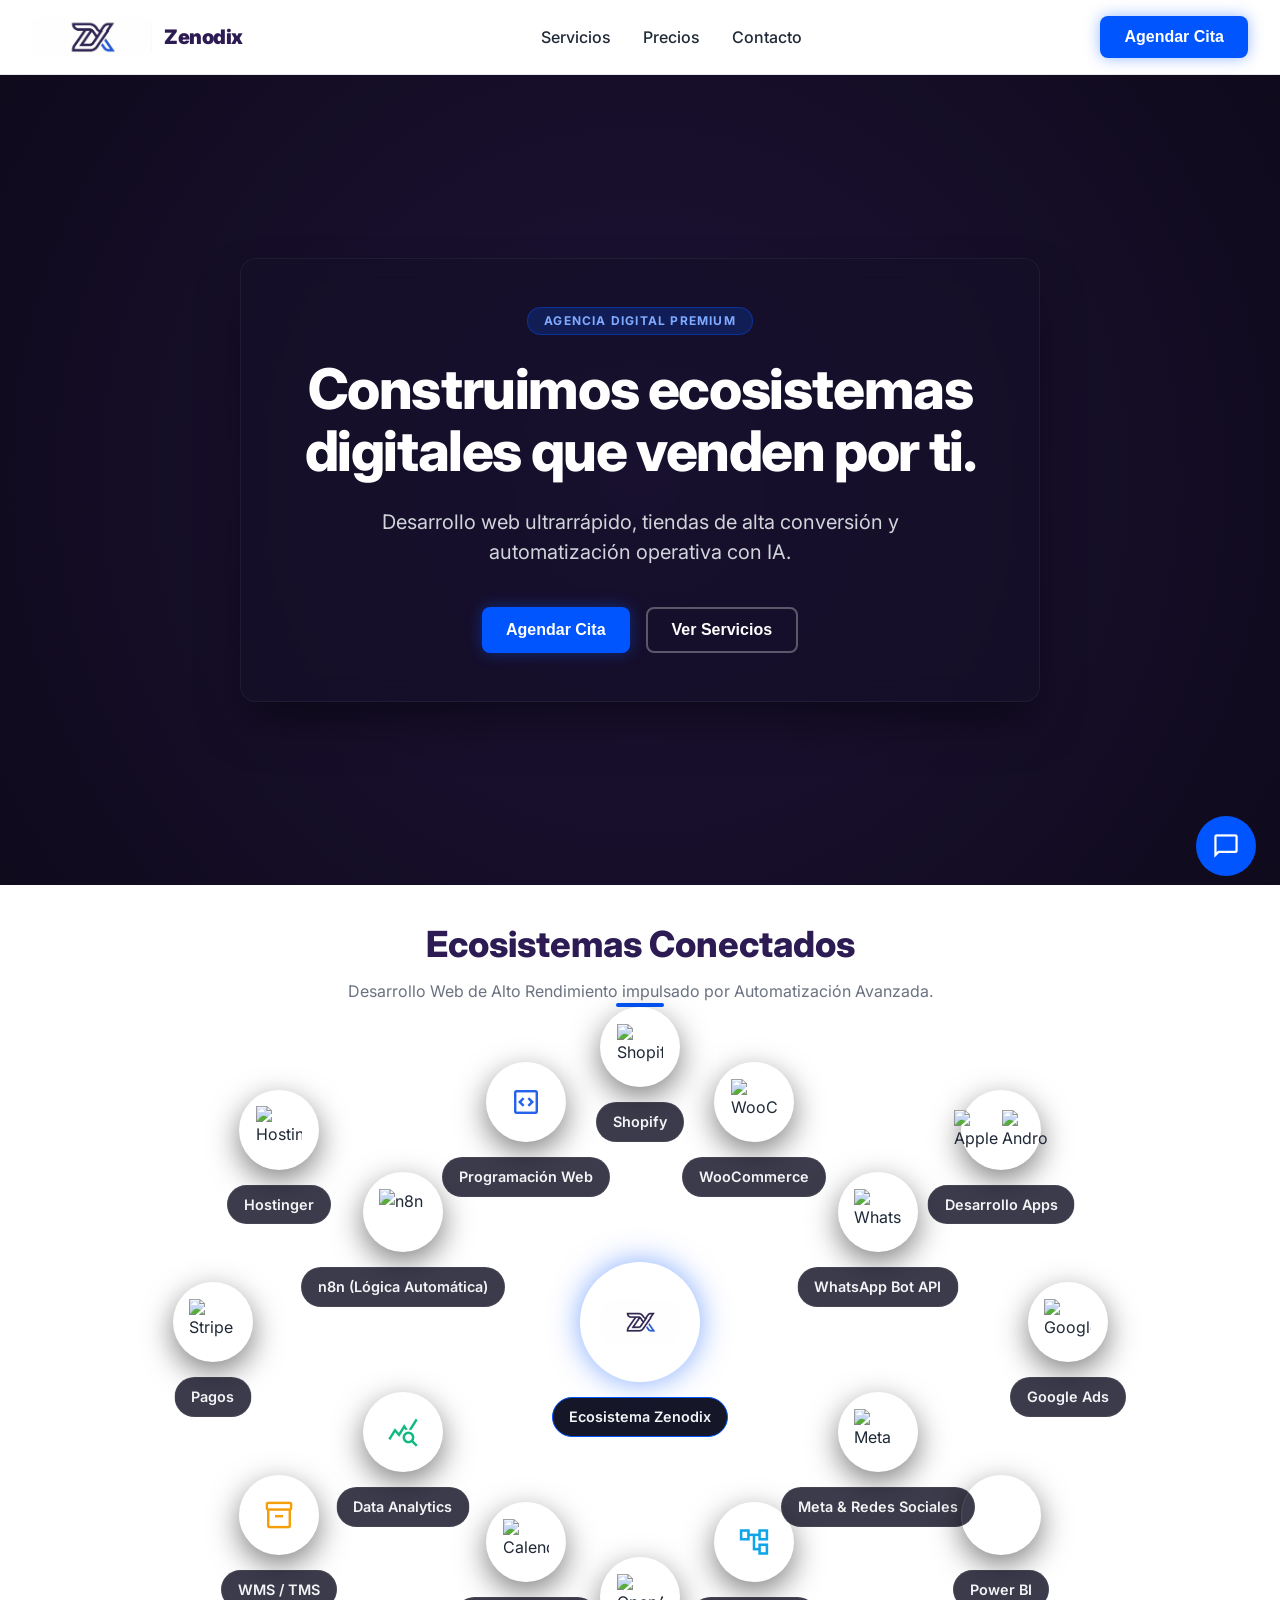
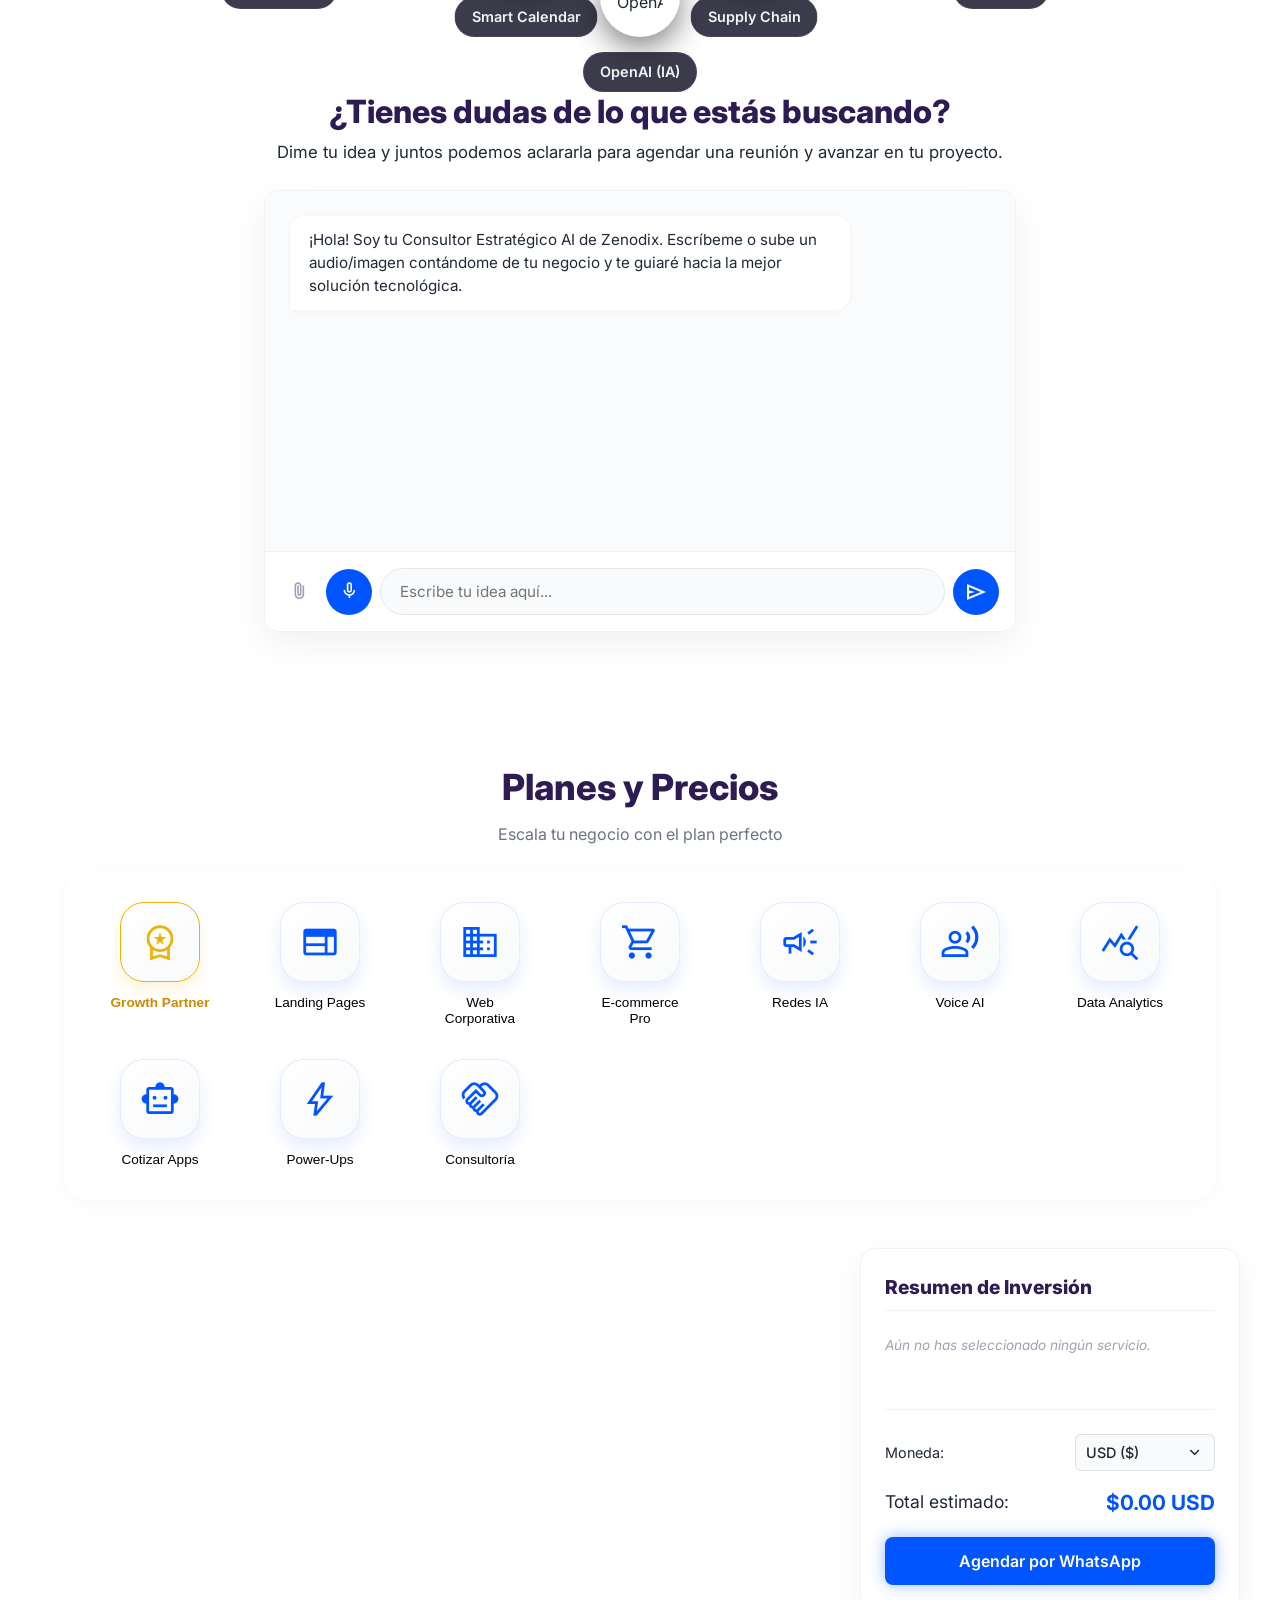
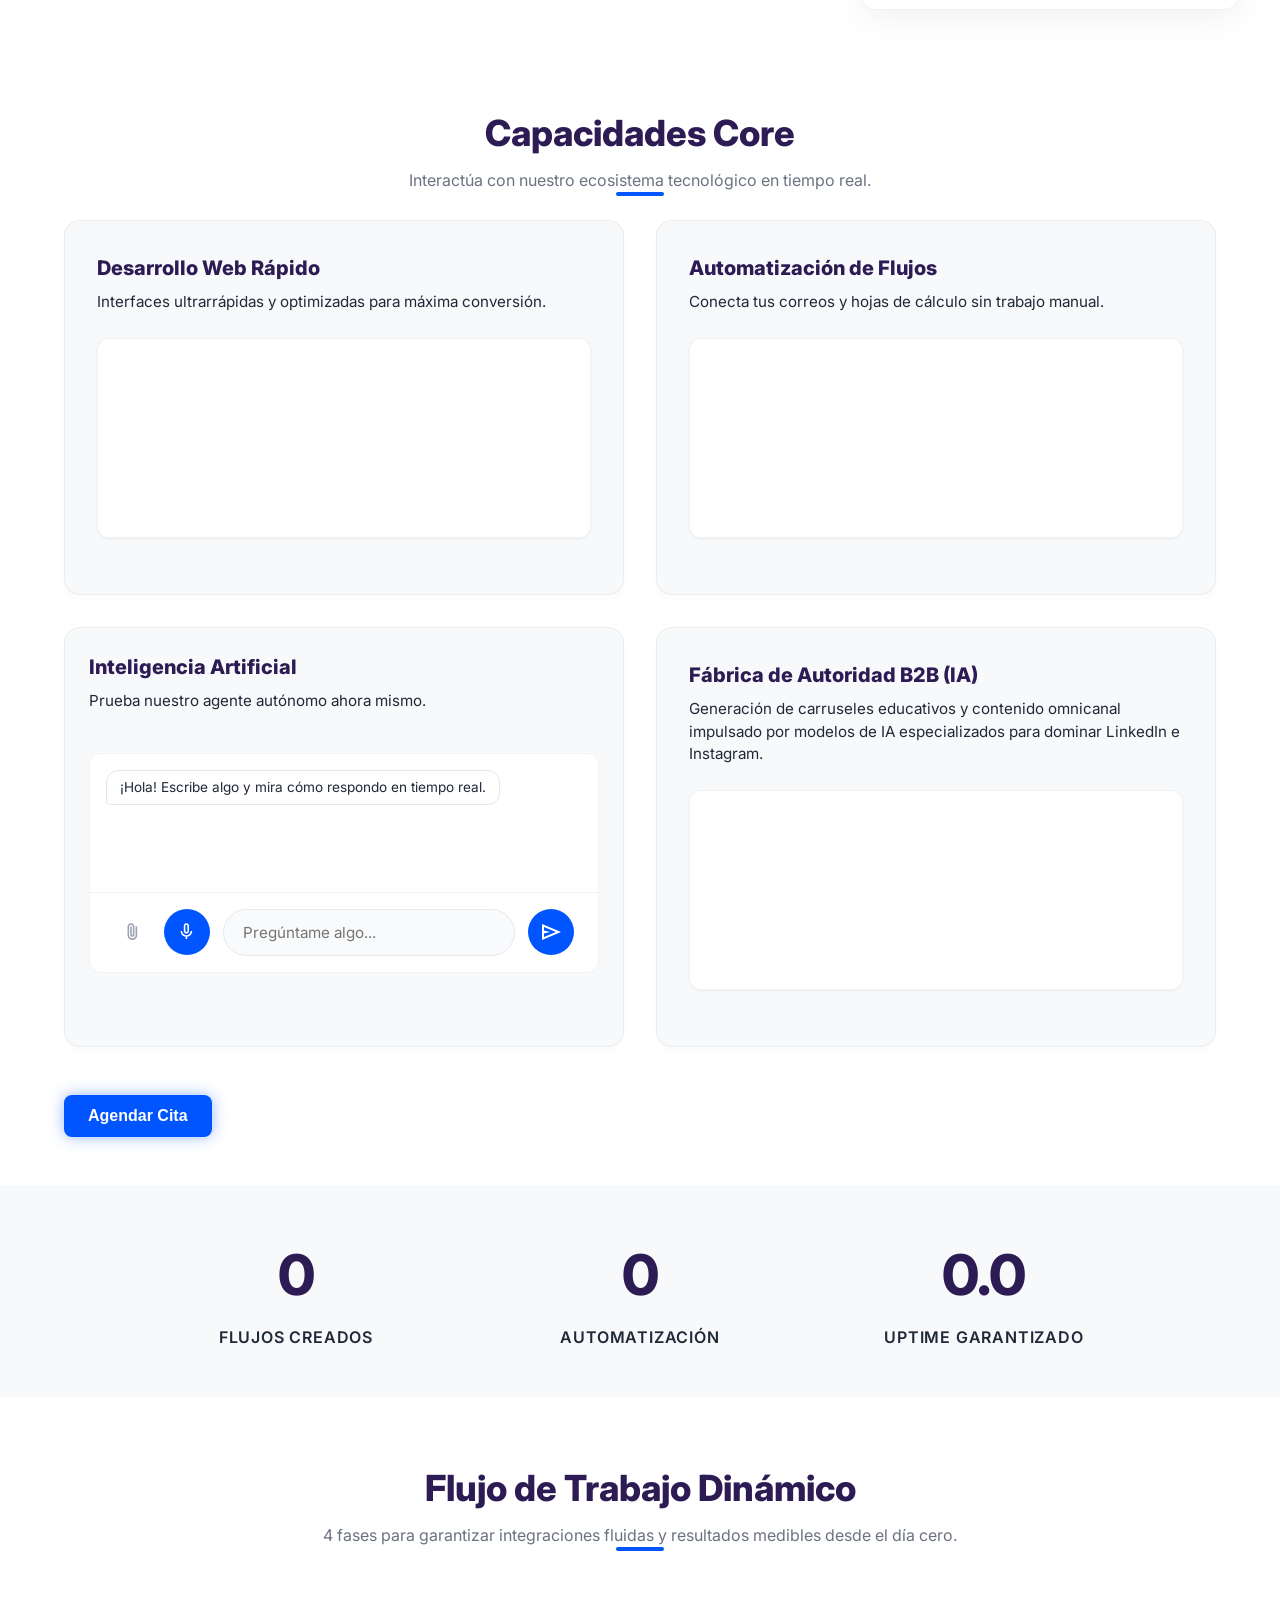
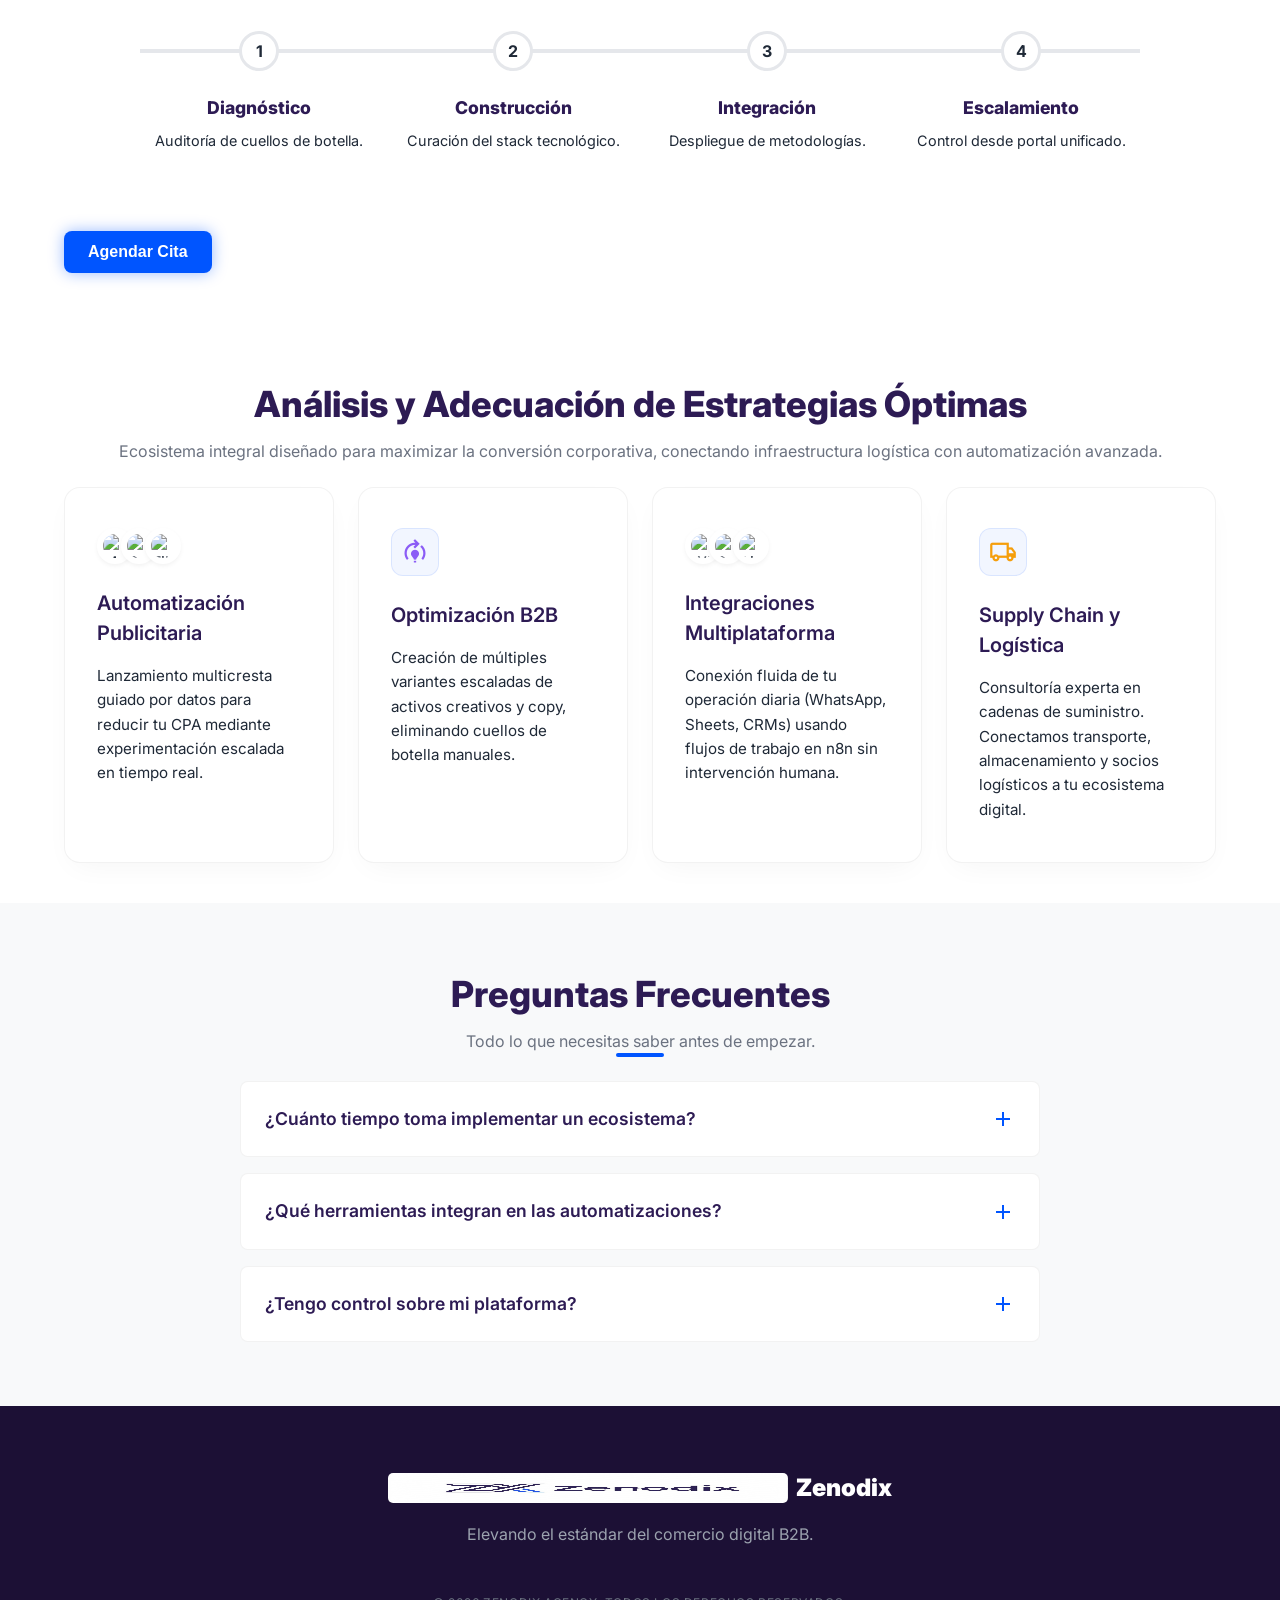
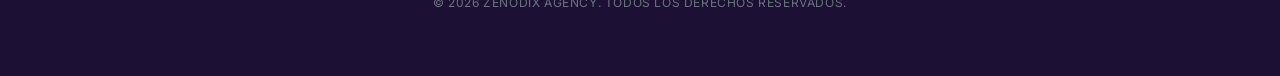
==== index.html @ cea33e98 "Add files via upload" ====
<!DOCTYPE html>
<html lang="es">
<head>
    <meta charset="UTF-8">
    <meta name="viewport" content="width=device-width, initial-scale=1.0">
    <title>Zenodix | Desarrollo Web, Inteligencia Artificial y Automatización B2B</title>
    <meta name="description" content="Agencia tecnológica especializada en desarrollo de ecosistemas digitales, agentes de voz con IA (ElevenLabs, Vapi), automatización n8n y Business Intelligence. Transformamos tu negocio en piloto automático.">
    <meta name="keywords" content="desarrollo web, inteligencia artificial, agentes de voz, automatización, n8n, power bi, looker studio, ecosistemas digitales, agencia b2b, bots de whatsapp">
    <meta name="author" content="Zenodix Agency">

    <meta name="robots" content="index, follow">
    <link rel="canonical" href="https://www.zenodix.com/"> 
    
    <meta property="og:title" content="Zenodix | Agencia de Inteligencia Artificial y Desarrollo B2B">
    <meta property="og:description" content="Desarrollamos ecosistemas de ventas automatizados. Desde webs corporativas hasta agentes telefónicos con IA.">
    <meta property="og:type" content="website">
    <meta property="og:url" content="https://www.zenodix.com/">
    <meta property="og:image" content="https://www.zenodix.com/preview.jpg"> 
    <meta property="og:locale" content="es_CO">
    
    <meta name="twitter:card" content="summary_large_image">
    <meta name="twitter:title" content="Zenodix | IA y Desarrollo Web">
    <meta name="twitter:description" content="Automatiza tus ventas con agentes de voz y ecosistemas digitales desarrollados a medida.">
    <meta name="twitter:image" content="https://www.zenodix.com/preview.jpg">
    <link rel="preconnect" href="https://fonts.googleapis.com">
    <link rel="preconnect" href="https://fonts.gstatic.com" crossorigin>
    
    
    <link rel="icon" type="image/jpeg" href="favicon.jpg">
    <link href="https://fonts.googleapis.com/css2?family=Inter:wght@400;500;600;700;800;900&display=swap" rel="stylesheet">
    <link href="https://fonts.googleapis.com/css2?family=Material+Symbols+Outlined:wght,FILL@100..700,0..1&display=swap" rel="stylesheet">
    <link rel="preload" as="style" href="styles.css">
    <link rel="stylesheet" href="styles.css">
    <link rel="preload" as="image" href="zenodix-logo-center.jpg">
</head>
<body>

    <!-- Header / Navbar -->
    <header class="navbar">
        <div class="logo-container">
            <img src="zenodix-logo-center.jpg" alt="Zenodix Logo" class="brand-logo" style="border-radius: 6px;" width="120" height="32">
            <span class="brand-name">Zenodix</span>
        </div>
        <nav class="nav-links">
            <a href="#servicios">Servicios</a>
            <a href="#precios">Precios</a>
            <a href="#faq">Contacto</a>
        </nav>
        <button class="btn btn-primary glow-btn">Agendar Cita</button>
    </header>

    <!-- Hero Section -->
    <section class="hero" id="hero-section">
        <!-- Interactive Spiderweb Network Canvas -->
        <canvas id="hero-canvas"></canvas>
        
        <div class="hero-content glass-effect" style="z-index: 10;">
            <span class="badge">Agencia Digital Premium</span>
            <h1>Construimos ecosistemas digitales que venden por ti.</h1>
            <p class="subtitle">Desarrollo web ultrarrápido, tiendas de alta conversión y automatización operativa con IA.</p>
            <div class="hero-actions">
                <button class="btn btn-primary glow-btn" onclick="window.location.href='#contacto'">Agendar Cita</button>
                <button class="btn btn-outline" onclick="window.location.href='#servicios'">Ver Servicios</button>
            </div>
        </div>
    </section>

    <!-- Node Ecosystem Section (Advanced Services) -->
    <section id="servicios" class="services">
        <div class="section-header center mb-12">
            <h2>Ecosistemas Conectados</h2>
            <p>Desarrollo Web de Alto Rendimiento impulsado por Automatización Avanzada.</p>
            <div class="divider mt-4 mx-auto"></div>
        </div>
        
        <div class="node-network-wrapper">
            <!-- Node Canvas for JS Connections -->
            <canvas id="nodeConnections" class="node-canvas"></canvas>
            
            <div class="node-container">
                <!-- Center Hub -->
                <div class="node-item center-hub" data-node="zenodix">
                    <div class="node-icon" style="background: white; padding: 2px; border-radius: 50%; overflow: hidden;">
                        <img src="zenodix-logo-center.jpg" alt="Zenodix Logo" width="56" height="56" style="border-radius: 50%; object-fit: contain; transform: scale(1.15);" loading="lazy">
                    </div>
                    <span class="node-label">Ecosistema Zenodix</span>
                </div>
                
                <!-- Far Left Orbit -->
                <div class="node-item satellite" data-node="stripe" style="top: 50%; left: 5%;">
                    <div class="node-icon">
                        <img src="https://res.cloudinary.com/dzzdjpjjp/image/upload/v1773704351/Gemini_Generated_Image_acjwh9acjwh9acjw_ahepip.jpg" alt="Stripe" width="40" height="40" loading="lazy">
                    </div>
                    <span class="node-label">Pagos</span>
                </div>
                <div class="node-item satellite" data-node="hostinger" style="top: 15%; left: 12%;">
                    <div class="node-icon">
                        <img src="https://cdn.simpleicons.org/hostinger/673DE6" alt="Hostinger" width="36" height="36" loading="lazy">
                    </div>
                    <span class="node-label">Hostinger</span>
                </div>
                <div class="node-item satellite" data-node="wmstms" style="top: 85%; left: 12%;">
                    <div class="node-icon">
                        <span class="material-symbols-outlined" style="font-size: 32px; color: #F59E0B;">inventory_2</span>
                    </div>
                    <span class="node-label">WMS / TMS</span>
                </div>

                <!-- Mid Left Orbit -->
                <div class="node-item satellite" data-node="n8n" style="top: 30%; left: 25%;">
                    <div class="node-icon">
                        <img src="https://cdn.simpleicons.org/n8n/ea4b71" alt="n8n" width="40" height="40" loading="lazy">
                    </div>
                    <span class="node-label">n8n (Lógica Automática)</span>
                </div>
                <div class="node-item satellite" data-node="analytics" style="top: 70%; left: 25%;">
                    <div class="node-icon">
                        <span class="material-symbols-outlined" style="font-size: 32px; color: #10B981;">query_stats</span>
                    </div>
                    <span class="node-label">Data Analytics</span>
                </div>
                <div class="node-item satellite" data-node="webdev" style="top: 10%; left: 38%;">
                    <div class="node-icon">
                        <span class="material-symbols-outlined" style="font-size: 32px; color: #2563EB;">code_blocks</span>
                    </div>
                    <span class="node-label">Programación Web</span>
                </div>
                <div class="node-item satellite" data-node="calendar" style="top: 90%; left: 38%;">
                    <div class="node-icon">
                        <img src="https://cdn.simpleicons.org/googlecalendar/4285F4" alt="Calendar" width="40" height="40" loading="lazy">
                    </div>
                    <span class="node-label">Smart Calendar</span>
                </div>

                <!-- Center Column -->
                <div class="node-item satellite" data-node="shopify" style="top: 0%; left: 50%;">
                    <div class="node-icon">
                        <img src="https://cdn.simpleicons.org/shopify/95BF47" alt="Shopify" width="40" height="40" loading="lazy">
                    </div>
                    <span class="node-label">Shopify</span>
                </div>
                <div class="node-item satellite" data-node="openai" style="top: 100%; left: 50%;">
                    <div class="node-icon">
                        <img src="https://res.cloudinary.com/dzzdjpjjp/image/upload/v1773704012/open-ai-logo-png_seeklogo-428036_fy7shs.png" alt="OpenAI" width="36" height="36" loading="lazy">
                    </div>
                    <span class="node-label">OpenAI (IA)</span>
                </div>

                <!-- Mid Right Orbit -->
                <div class="node-item satellite" data-node="woocommerce" style="top: 10%; left: 62%;">
                    <div class="node-icon">
                        <img src="https://cdn.simpleicons.org/woocommerce/96588A" alt="WooCommerce" width="36" height="36" loading="lazy">
                    </div>
                    <span class="node-label">WooCommerce</span>
                </div>
                <div class="node-item satellite" data-node="supplychain" style="top: 90%; left: 62%;">
                    <div class="node-icon">
                        <span class="material-symbols-outlined" style="font-size: 34px; color: #0EA5E9;">account_tree</span>
                    </div>
                    <span class="node-label">Supply Chain</span>
                </div>
                <div class="node-item satellite" data-node="whatsapp" style="top: 30%; left: 75%;">
                    <div class="node-icon">
                        <img src="https://cdn.simpleicons.org/whatsapp/25D366" alt="WhatsApp Bot" width="40" height="40" loading="lazy">
                    </div>
                    <span class="node-label">WhatsApp Bot API</span>
                </div>
                <div class="node-item satellite" data-node="social" style="top: 70%; left: 75%;">
                    <div class="node-icon">
                        <img src="https://cdn.simpleicons.org/meta/046A38" alt="Meta" width="40" height="40" loading="lazy">
                    </div>
                    <span class="node-label">Meta & Redes Sociales</span>
                </div>

                <!-- Far Right Orbit -->
                <div class="node-item satellite" data-node="appdev" style="top: 15%; left: 88%;">
                    <div class="node-icon" style="display: flex; gap: 4px; padding-top: 5px;">
                        <img src="https://cdn.simpleicons.org/apple/000000" width="22" height="22" alt="Apple" loading="lazy">
                        <img src="https://cdn.simpleicons.org/android/3DDC84" width="22" height="22" alt="Android" loading="lazy">
                    </div>
                    <span class="node-label">Desarrollo Apps</span>
                </div>
                <div class="node-item satellite" data-node="powerbi" style="top: 85%; left: 88%;">
                    <div class="node-icon">
                        <img src="https://upload.wikimedia.org/wikipedia/commons/c/cf/New_Power_BI_Logo.svg" alt="Power BI" width="36" height="36" onerror="this.src='https://cdn.simpleicons.org/powerbi/F2C811'" loading="lazy">
                    </div>
                    <span class="node-label">Power BI</span>
                </div>
                <div class="node-item satellite" data-node="googleads" style="top: 50%; left: 95%;">
                    <div class="node-icon">
                        <img src="https://cdn.simpleicons.org/googleads/F4B400" alt="Google Ads" width="40" height="40" loading="lazy">
                    </div>
                    <span class="node-label">Google Ads</span>
                </div>
            </div>
        </div>


    </section>

    <!-- Pricing Section -->
    
    <!-- Embedded AI Consult Chat Section -->
    <section id="idea-chat" style="max-width: 800px; margin: 0 auto 5rem auto; padding: 0 1.5rem;">
        <div class="section-header center mb-8">
            <h2 style="font-size: 2rem; color: var(--color-primary); line-height: 1.2;">¿Tienes dudas de lo que estás buscando?</h2>
            <p style="font-size: 1.05rem; color: var(--color-text-secondary); line-height: 1.6; margin-top: 0.5rem;">Dime tu idea y juntos podemos aclararla para agendar una reunión y avanzar en tu proyecto.</p>
        </div>
        
        <div class="idea-chat-container">
            <div class="idea-chat-body" id="ideaChatBody">
                <div class="srs-msg srs-ai">
                    ¡Hola! Soy tu Consultor Estratégico AI de Zenodix. Escríbeme o sube un audio/imagen contándome de tu negocio y te guiaré hacia la mejor solución tecnológica.
                </div>
            </div>
            <div class="idea-chat-input-area srs-input-group">
                <label class="chat-icon-btn multimodal-btn" title="Adjuntar Archivo">
                    <input type="file" id="ideaFileInput" accept="image/*,audio/*" hidden onchange="window.handleFileSelect(this, 'ideaFileAlert')">
                    <span class="material-symbols-outlined" id="ideaFileAlert">attach_file</span>
                </label>
                <button class="chat-icon-btn multimodal-btn" id="ideaMicBtn" title="Voz (Próximamente)"><span class="material-symbols-outlined">mic</span></button>
                <input type="text" id="ideaChatInput" placeholder="Escribe tu idea aquí..." autocomplete="off">
                <button id="ideaSendBtn" class="send-btn"><span class="material-symbols-outlined">send</span></button>
            </div>
        </div>
    </section>

    <section id="precios" class="pricing">
        <div class="section-header center">
            <h2>Planes y Precios</h2>
            <p>Escala tu negocio con el plan perfecto</p>
        </div>
        <div class="app-grid-container" style="max-width: 1200px; margin: 0 auto 3rem auto; padding: 0 1.5rem;">
            <div class="app-grid">
                <!-- Growth Partner Button -->
                <button type="button" class="app-icon-btn" onclick="openAppPanel('panel-growth', 'growth_tier')">
                    <div class="app-icon shadow-neon" style="border-color: #eab308; box-shadow: 0 8px 16px rgba(234, 179, 8, 0.15);"><span class="material-symbols-outlined" style="color: #eab308; animation: none;">workspace_premium</span></div>
                    <span class="app-label" style="font-weight: 700; color: #ca8a04;">Growth Partner</span>
                </button>
                <button type="button" class="app-icon-btn" onclick="openAppPanel('panel-landing', 'landing_tier')">
                    <div class="app-icon shadow-neon"><span class="material-symbols-outlined">web</span></div>
                    <span class="app-label">Landing Pages</span>
                </button>
                <button type="button" class="app-icon-btn" onclick="openAppPanel('panel-corp', 'corp_tier')">
                    <div class="app-icon shadow-neon"><span class="material-symbols-outlined">domain</span></div>
                    <span class="app-label">Web Corporativa</span>
                </button>
                <button type="button" class="app-icon-btn" onclick="openAppPanel('panel-ecom', 'ecom_tier')">
                    <div class="app-icon shadow-neon"><span class="material-symbols-outlined">shopping_cart</span></div>
                    <span class="app-label">E-commerce Pro</span>
                </button>
                <button type="button" class="app-icon-btn" onclick="openAppPanel('panel-social', 'social_tier')">
                    <div class="app-icon shadow-neon"><span class="material-symbols-outlined">campaign</span></div>
                    <span class="app-label">Redes IA</span>
                </button>
                <button type="button" class="app-icon-btn" onclick="openAppPanel('panel-voice', 'voice_tier')">
                    <div class="app-icon shadow-neon"><span class="material-symbols-outlined">record_voice_over</span></div>
                    <span class="app-label">Voice AI</span>
                </button>
                <button type="button" class="app-icon-btn" onclick="openAppPanel('panel-data', 'data_tier')">
                    <div class="app-icon shadow-neon"><span class="material-symbols-outlined">query_stats</span></div>
                    <span class="app-label">Data Analytics</span>
                </button>
                <button type="button" class="app-icon-btn" onclick="openAppPanel('panel-srs', '')">
                    <div class="app-icon shadow-neon"><span class="material-symbols-outlined">smart_toy</span></div>
                    <span class="app-label">Cotizar Apps</span>
                </button>
                <button type="button" class="app-icon-btn" onclick="openAppPanel('panel-powerups', 'power_ups')">
                    <div class="app-icon shadow-neon"><span class="material-symbols-outlined">bolt</span></div>
                    <span class="app-label">Power-Ups</span>
                </button>
                <button type="button" class="app-icon-btn" onclick="openAppPanel('panel-consultoria', '')">
                    <div class="app-icon shadow-neon"><span class="material-symbols-outlined">handshake</span></div>
                    <span class="app-label">Consultoría</span>
                </button>
            </div>
        </div>

        <div class="checkout-grid">
            <!-- Left Column: Catalog -->
            <div class="services-catalog left-panels-container">
                <div class="app-panels">
                <!-- Category Growth -->
                <div id="panel-growth" class="app-panel accordion-item card-base">
                    <div class="accordion-content">
                        <div class="tier-options">
                            <p style="font-size:0.9rem; color:#666; margin-bottom:1rem; line-height:1.5;">
                                Implementación exclusiva de nuestro ecosistema de IA, desarrollo web y automatizaciones avanzadas. Incluye auditoría forense para definir la inversión operativa inicial y acordar el esquema de ganancias (RevShare) según tu industria. <br><strong style="color:var(--color-primary);"> (Solo por invitación).</strong>
                            </p>
                            <label class="tier-label">
                                <input type="radio" name="growth_tier" class="service-radio" value="Auditoría Forense & Setup" data-price="0">
                                <div class="tier-card premium-tier-card">
                                    <div class="tier-info">
                                        <strong>Auditoría Forense & Setup Inicial</strong>
                                        <span style="line-height:1.4;">Fase de inversión de inicio de operaciones + RevShare variable post-análisis.</span>
                                    </div>
                                    <div class="tier-price" style="font-size: 0.95rem; text-transform: uppercase;">Por Evaluación</div>
                                </div>
                            </label>
                        </div>
                    </div>
                </div>

                <!-- Category 1: Landing Pages -->
                <div id="panel-landing" class="app-panel accordion-item card-base">
                    <div class="accordion-content">
                        <div class="tier-options">
                            <label class="tier-label">
                                <input type="radio" name="landing_tier" class="service-radio" value="1 Landing Page" data-price="80000">
                                <div class="tier-card">
                                    <div class="tier-info">
                                        <strong>1 Landing Page</strong>
                                    </div>
                                    <div class="tier-price">$80.000 COP</div>
                                </div>
                            </label>
                            <label class="tier-label">
                                <input type="radio" name="landing_tier" class="service-radio" value="Pack x10 Landings" data-price="700000">
                                <div class="tier-card">
                                    <div class="tier-info">
                                        <strong>Pack x10 Landings</strong>
                                        <span>Ahorro 12%</span>
                                    </div>
                                    <div class="tier-price">$700.000 COP</div>
                                </div>
                            </label>
                            <label class="tier-label">
                                <input type="radio" name="landing_tier" class="service-radio" value="Pack x20 Landings" data-price="1300000">
                                <div class="tier-card">
                                    <div class="tier-info">
                                        <strong>Pack x20 Landings</strong>
                                        <span>Ahorro 18%</span>
                                    </div>
                                    <div class="tier-price">$1.300.000 COP</div>
                                </div>
                            </label>
                            <label class="tier-label">
                                <input type="radio" name="landing_tier" class="service-radio" value="Pack x40 Landings" data-price="2400000">
                                <div class="tier-card">
                                    <div class="tier-info">
                                        <strong>Pack x40 Landings</strong>
                                        <span>Ahorro 25%</span>
                                    </div>
                                    <div class="tier-price">$2.400.000 COP</div>
                                </div>
                            </label>
                            <label class="tier-label">
                                <input type="radio" name="landing_tier" class="service-radio" value="Pack x50 Landings" data-price="2750000">
                                <div class="tier-card">
                                    <div class="tier-info">
                                        <strong>Pack x50 Landings</strong>
                                        <span>Ahorro 31%</span>
                                    </div>
                                    <div class="tier-price">$2.750.000 COP</div>
                                </div>
                            </label>
                            <label class="tier-label">
                                <input type="radio" name="landing_tier" class="service-radio" value="Pack x100 Agency" data-price="5000000">
                                <div class="tier-card">
                                    <div class="tier-info">
                                        <strong>Pack x100 Agency</strong>
                                        <span>Ahorro 37%</span>
                                    </div>
                                    <div class="tier-price">$5.000.000 COP</div>
                                </div>
                            </label>
                        </div>
                    </div>
                </div>

                <!-- Category 2: Web Corporativa (Informativa/B2B) -->
                <div id="panel-corp" class="app-panel accordion-item card-base">
                    <div class="accordion-content">
                        <div class="tier-options">
                            <label class="tier-label">
                                <input type="radio" name="corp_tier" class="service-radio" value="Plan Esencial" data-price="500000">
                                <div class="tier-card">
                                    <div class="tier-info">
                                        <strong>Plan Esencial</strong>
                                        <span>One-Page, 3 secciones completas.</span>
                                    </div>
                                    <div class="tier-price">$500.000 COP</div>
                                </div>
                            </label>
                            <label class="tier-label">
                                <input type="radio" name="corp_tier" class="service-radio" value="Plan Profesional" data-price="850000">
                                <div class="tier-card">
                                    <div class="tier-info">
                                        <strong>Plan Profesional</strong>
                                        <span>6 páginas, Blog, Correos Corporativos.</span>
                                    </div>
                                    <div class="tier-price">$850.000 COP</div>
                                </div>
                            </label>
                            <label class="tier-label">
                                <input type="radio" name="corp_tier" class="service-radio" value="Plan Élite" data-price="1200000">
                                <div class="tier-card">
                                    <div class="tier-info">
                                        <strong>Plan Élite</strong>
                                        <span>Catálogo online, Reservas, Optimizada SEO.</span>
                                    </div>
                                    <div class="tier-price">$1.200.000 COP</div>
                                </div>
                            </label>
                        </div>
                    </div>
                </div>

                <!-- Category 3: E-commerce Pro -->
                <div id="panel-ecom" class="app-panel accordion-item card-base">
                    <div class="accordion-content">
                        <div class="tier-options">
                            <label class="tier-label">
                                <input type="radio" name="ecom_tier" class="service-radio" value="Tienda Starter" data-price="1200000">
                                <div class="tier-card">
                                    <div class="tier-info">
                                        <strong>Tienda Starter</strong>
                                        <span>Hasta 30 productos, Pasarelas de Pago.</span>
                                    </div>
                                    <div class="tier-price">$1.200.000 COP</div>
                                </div>
                            </label>
                            <label class="tier-label">
                                <input type="radio" name="ecom_tier" class="service-radio" value="Tienda Growth" data-price="1800000">
                                <div class="tier-card">
                                    <div class="tier-info">
                                        <strong>Tienda Growth</strong>
                                        <span>100 productos, Recuperación de Carritos.</span>
                                    </div>
                                    <div class="tier-price">$1.800.000 COP</div>
                                </div>
                            </label>
                            <label class="tier-label">
                                <input type="radio" name="ecom_tier" class="service-radio" value="Tienda Escala Custom" data-price="2800000">
                                <div class="tier-card">
                                    <div class="tier-info">
                                        <strong>Tienda Escala Custom</strong>
                                        <span>Productos ilimitados, Conexión a ERP.</span>
                                    </div>
                                    <div class="tier-price">$2.800.000 COP</div>
                                </div>
                            </label>
                        </div>
                    </div>
                </div>

                <!-- Category: App Development (Custom AI UI) -->
                <div id="panel-srs" class="app-panel accordion-item card-base">
                    <div class="accordion-content">
                        <!-- Custom Web App SRS Inline Chat Interface -->
                        <div class="srs-chat-container">
                            <div class="srs-chat-header">
                                <span class="material-symbols-outlined">smart_toy</span>
                                <strong>Arquitecto IA</strong> - Constructor de Requerimientos (SRS)
                            </div>
                            <div class="srs-chat-body" id="srsChatBody">
                                <div class="srs-msg srs-ai">
                                    ¡Hola! Soy tu asistente técnico y estoy conectado al núcleo n8n. Para poder guardar el progreso de esta cotización de desarrollo a medida, por favor indícame primero **tu nombre y tu número de WhatsApp (o correo)**.
                                </div>
                            </div>
                            <div class="srs-input-group">
                                <label class="chat-icon-btn multimodal-btn" title="Adjuntar Imagen">
                                    <input type="file" id="srsFileInput" accept="image/*" hidden onchange="window.handleFileSelect(this, 'srsFileAlert')">
                                    <span class="material-symbols-outlined" id="srsFileAlert">attach_file</span>
                                </label>
                                <button class="chat-icon-btn multimodal-btn" id="srsMicBtn" title="Grabar Audio"><span class="material-symbols-outlined">mic</span></button>
                                <input type="text" id="srsChatInput" placeholder="Ej: John Doe, +57 300 000 0000" onkeypress="if(event.key === 'Enter') srsSendMessage()">
                                <button onclick="srsSendMessage()" class="send-btn"><span class="material-symbols-outlined">send</span></button>
                            </div>
                            <div class="srs-action-area" id="srsActionArea" style="display: none;">
                                <button onclick="srsFinalizeWhatsApp()" class="btn btn-primary full-width glow-btn" style="text-align: center;">🟢 Enviar Documento a WhatsApp (+573214741783)</button>
                            </div>
                        </div>
                    </div>
                </div>

                <!-- Category 4: Gestión de Redes & Contenido IA (Mensual) -->
                <div id="panel-social" class="app-panel accordion-item card-base">
                    <div class="accordion-content">
                        <div class="tier-options">
                            <label class="tier-label">
                                <input type="radio" name="social_tier" class="service-radio" value="Plan Content Starter" data-price="1188000">
                                <div class="tier-card">
                                    <div class="tier-info">
                                        <strong>Plan Content Starter</strong>
                                        <span>12 posts mensuales generados por IA + gestión de 1 red.</span>
                                    </div>
                                    <div class="tier-price">$1.188.000 COP / mes</div>
                                </div>
                            </label>
                            <label class="tier-label">
                                <input type="radio" name="social_tier" class="service-radio" value="Plan Growth B2B" data-price="1988000">
                                <div class="tier-card">
                                    <div class="tier-info">
                                        <strong>Plan Growth B2B</strong>
                                        <span>15 posts + 4 Carruseles de Autoridad (LinkedIn/IG).</span>
                                    </div>
                                    <div class="tier-price">$1.988.000 COP / mes</div>
                                </div>
                            </label>
                            <label class="tier-label">
                                <input type="radio" name="social_tier" class="service-radio" value="Plan Authority Pro" data-price="3188000">
                                <div class="tier-card">
                                    <div class="tier-info">
                                        <strong>Plan Authority Pro</strong>
                                        <span>Growth B2B + Publicación directa n8n + Análisis de métricas.</span>
                                    </div>
                                    <div class="tier-price">$3.188.000 COP / mes</div>
                                </div>
                            </label>
                        </div>
                    </div>
                </div>

                <!-- Category 5: Voice AI & Agentes Telefónicos -->
                <div id="panel-voice" class="app-panel accordion-item card-base">
                    <div class="accordion-content">
                        <div class="tier-options">
                            <label class="tier-label">
                                <input type="radio" name="voice_tier" class="service-radio" value="Agente WhatsApp Async" data-price="1500000">
                                <div class="tier-card">
                                    <div class="tier-info">
                                        <strong>Agente WhatsApp Async</strong>
                                        <span>Transcribe notas de voz y responde con audios clonados (n8n + ElevenLabs).</span>
                                    </div>
                                    <div class="tier-price">$1.500.000 COP</div>
                                </div>
                            </label>
                            <label class="tier-label">
                                <input type="radio" name="voice_tier" class="service-radio" value="Agente Telefónico Inbound" data-price="3500000">
                                <div class="tier-card">
                                    <div class="tier-info">
                                        <strong>Agente Telefónico Inbound</strong>
                                        <span>Contesta llamadas entrantes en tiempo real, agendando citas (Twilio + Vapi).</span>
                                    </div>
                                    <div class="tier-price">$3.500.000 COP</div>
                                </div>
                            </label>
                            <label class="tier-label">
                                <input type="radio" name="voice_tier" class="service-radio" value="Call Center Outbound Pro" data-price="5000000">
                                <div class="tier-card">
                                    <div class="tier-info">
                                        <strong>Call Center Outbound Pro</strong>
                                        <span>Campañas de llamadas masivas automatizadas para cualificar leads.</span>
                                    </div>
                                    <div class="tier-price">$5.000.000 COP</div>
                                </div>
                            </label>
                        </div>
                    </div>
                </div>

                <!-- Category 6: Data Analytics & Business Intelligence -->
                <div id="panel-data" class="app-panel accordion-item card-base">
                    <div class="accordion-content">
                        <div class="tier-options">
                            <label class="tier-label">
                                <input type="radio" name="data_tier" class="service-radio" value="Dashboard Esencial" data-price="1200000">
                                <div class="tier-card">
                                    <div class="tier-info">
                                        <strong>Dashboard Esencial (Looker Studio)</strong>
                                        <span>Conexión a 3 fuentes (Ej. Meta Ads, Analytics, Shopify) con KPIs de marketing y ventas.</span>
                                    </div>
                                    <div class="tier-price">$1.200.000 COP</div>
                                </div>
                            </label>
                            <label class="tier-label">
                                <input type="radio" name="data_tier" class="service-radio" value="Power BI Corporativo" data-price="2800000">
                                <div class="tier-card">
                                    <div class="tier-info">
                                        <strong>Power BI Corporativo</strong>
                                        <span>Modelado de datos avanzado, conexión directa a CRMs/ERPs y reportes gerenciales.</span>
                                    </div>
                                    <div class="tier-price">$2.800.000 COP</div>
                                </div>
                            </label>
                            <label class="tier-label">
                                <input type="radio" name="data_tier" class="service-radio" value="Ecosistema Big Data & IA" data-price="4500000">
                                <div class="tier-card">
                                    <div class="tier-info">
                                        <strong>Ecosistema Big Data & IA</strong>
                                        <span>Data Warehouse centralizado, limpieza automatizada con n8n y análisis predictivo.</span>
                                    </div>
                                    <div class="tier-price">$4.500.000 COP</div>
                                </div>
                            </label>
                        </div>
                    </div>
                </div>

                <!-- Category 7: Power-Ups (Checkbox) -->
                <div id="panel-powerups" class="app-panel accordion-item card-base">
                    <div class="accordion-content">
                        <div class="tier-options">
                            <label class="tier-label">
                                <input type="checkbox" name="power_ups" class="service-checkbox" value="Agente IA Conversacional" data-price="1188000">
                                <div class="tier-card">
                                    <div class="tier-info">
                                        <strong>Agente IA Conversacional</strong>
                                        <span>Chatbot inteligente 24/7.</span>
                                    </div>
                                    <div class="tier-price">+$1.188.000 COP</div>
                                </div>
                            </label>
                            <label class="tier-label">
                                <input type="checkbox" name="power_ups" class="service-checkbox" value="IA Personal Shopper" data-price="1588000">
                                <div class="tier-card">
                                    <div class="tier-info">
                                        <strong>IA Personal Shopper</strong>
                                        <span>Especializado en cerrar ventas E-commerce.</span>
                                    </div>
                                    <div class="tier-price">+$1.588.000 COP</div>
                                </div>
                            </label>
                            <label class="tier-label">
                                <input type="checkbox" name="power_ups" class="service-checkbox" value="Automatización Operativa n8n" data-price="1988000">
                                <div class="tier-card">
                                    <div class="tier-info">
                                        <strong>Automatización Operativa n8n</strong>
                                        <span>Conexión directa CRM y WhatsApp.</span>
                                    </div>
                                    <div class="tier-price">+$1.988.000 COP</div>
                                </div>
                            </label>
                        </div>
                    </div>
                </div>

                    <!-- Category 8: Consultoría Logística (Static) -->
                <div id="panel-consultoria" class="app-panel accordion-item card-base static-card">
                    <div class="service-card-content" style="flex-direction: column; align-items: flex-start; border: none; padding: 1.5rem;">
                        <div class="service-info" style="margin-bottom: 1rem;">
                            <h4>Consultoría Supply Chain, TMS & CRM</h4>
                            <p>Análisis, estrategia y desarrollo de sistemas de transporte e inventarios a la medida corporativa.</p>
                        </div>
                        <a href="https://wa.me/573214741783?text=Hola%20Zenodix%2C%20quiero%20cotizar%20un%20proyecto%20a%20medida%20de%20Consultor%C3%ADa%20Supply%20Chain." target="_blank" class="btn btn-outline" style="align-self: flex-start; padding: 0.5rem 1rem; font-size: 0.9rem;">Cotizar a Medida</a>
                    </div>
                </div>

            </div> <!-- Close app-panels -->
            </div> <!-- Close services-catalog -->

            <!-- Right Column: Sticky Cart -->
            <div class="sticky-cart-panel card-base">
                <div class="cart-header">
                    <h3>Resumen de Inversión</h3>
                </div>
                
                <ul id="cart-items" class="cart-items-list">
                    <li class="empty-cart-msg">Aún no has seleccionado ningún servicio.</li>
                </ul>

                <div class="cart-footer">
                    <div class="currency-selector">
                        <label>Moneda:</label>
                        <div class="custom-select-wrapper" id="currencySelectWrapper">
                            <div class="custom-select-trigger">
                                <span id="customSelectValue" data-value="USD">USD ($)</span>
                                <span class="material-symbols-outlined" style="font-size: 1.2rem;">expand_more</span>
                            </div>
                            <div class="custom-select-options">
                                <div class="custom-option selected" data-value="USD">USD ($)</div>
                                <div class="custom-option" data-value="MXN">MXN (Mex$)</div>
                                <div class="custom-option" data-value="COP">COP (Col$)</div>
                                <div class="custom-option" data-value="CLP">CLP (CLP$)</div>
                                <div class="custom-option" data-value="ARS">ARS (AR$)</div>
                            </div>
                        </div>
                    </div>
                    <div class="cart-total-row">
                        <span>Total estimado:</span>
                        <div id="cartTotalDisplay" style="font-weight: 700; font-size: 1.3rem; color: var(--color-accent); text-align: right;">$0.00 USD</div>
                    </div>
                    <a href="https://wa.me/573214741783?text=Hola%20Zenodix" id="btn-checkout-wa" class="btn btn-primary full-width glow-btn" target="_blank" style="text-align: center; display: inline-block;">
                        Agendar por WhatsApp
                    </a>
                </div>
            </div>
        </div>
    </section>

    

    <!-- Features Micro UI Section -->
    <section id="features-micro" class="features-micro">
        <div class="section-header center">
            <h2>Capacidades Core</h2>
            <p>Interactúa con nuestro ecosistema tecnológico en tiempo real.</p>
            <div class="divider"></div>
        </div>
        <div class="micro-ui-grid">
            <!-- Card 1: Web Scrolling -->
            <div class="micro-card animate-on-scroll">
                <div class="micro-content">
                    <h3>Desarrollo Web Rápido</h3>
                    <p>Interfaces ultrarrápidas y optimizadas para máxima conversión.</p>
                </div>
                <div class="video-mockup-wrapper">
                    <video autoplay loop muted playsinline class="micro-video">
                        <source src="https://res.cloudinary.com/dzzdjpjjp/video/upload/v1773578337/White_background_52daebbf4d_1_qlivcv.mp4" type="video/mp4">
                    </video>
                </div>
            </div>
            <!-- Card 2: Email to Excel Automation -->
            <div class="micro-card animate-on-scroll">
                <div class="micro-content">
                    <h3>Automatización de Flujos</h3>
                    <p>Conecta tus correos y hojas de cálculo sin trabajo manual.</p>
                </div>
                <div class="video-mockup-wrapper">
                    <video autoplay loop muted playsinline class="micro-video">
                        <source src="https://res.cloudinary.com/dzzdjpjjp/video/upload/v1773580446/Necesito_que_construtacas_una_red_de_conexioen_de__578d34342b_1_nnzvcl.mp4" type="video/mp4">
                    </video>
                </div>
            </div>
            <!-- Card 3: AI Interactive Demo -->
            <div class="micro-card animate-on-scroll interactive-demo">
                <div class="micro-content">
                    <h3>Inteligencia Artificial</h3>
                    <p>Prueba nuestro agente autónomo ahora mismo.</p>
                </div>
                <div class="mini-chat-ui">
                    <div class="mini-chat-messages" id="demoChatArea">
                        <div class="msg ai-msg">¡Hola! Escribe algo y mira cómo respondo en tiempo real.</div>
                    </div>
                    <div class="mini-chat-input srs-input-group">
                        <label class="chat-icon-btn multimodal-btn" title="Adjuntar Imagen">
                            <input type="file" id="demoFileInput" accept="image/*" hidden onchange="window.handleFileSelect(this, 'demoFileAlert')">
                            <span class="material-symbols-outlined" id="demoFileAlert">attach_file</span>
                        </label>
                        <button id="demoMicBtn" class="chat-icon-btn multimodal-btn" title="Voz"><span class="material-symbols-outlined">mic</span></button>
                        <input type="text" id="demoChatInput" placeholder="Pregúntame algo..." autocomplete="off">
                        <button id="demoSendBtn" class="send-btn material-symbols-outlined">send</button>
                    </div>
                </div>
            </div>
            <!-- Card 4: Social Media -->
            <div class="micro-card animate-on-scroll">
                <div class="micro-content">
                    <h3>Fábrica de Autoridad B2B (IA)</h3>
                    <p>Generación de carruseles educativos y contenido omnicanal impulsado por modelos de IA especializados para dominar LinkedIn e Instagram.</p>
                </div>
                <div class="video-mockup-wrapper">
                    <video autoplay loop muted playsinline class="micro-video">
                        <source src="https://res.cloudinary.com/dzzdjpjjp/video/upload/v1773584033/_el_prompt_de_uso_real_de_redes_socialesa_clean_se_9c8175cea6_1_jhrvvu.mp4" type="video/mp4">
                    </video>
                </div>
            </div>
        </div>
        <div class="center" style="margin-top: 3rem;">
            <button class="btn btn-primary glow-btn">Agendar Cita</button>
        </div>
    </section>

    <!-- Metrics Section -->
    <section class="metrics-section">
        <div class="metrics-grid">
            <div class="metric-card animate-on-scroll">
                <div class="metric-number" data-target="120" data-prefix="+">0</div>
                <div class="metric-label">Flujos Creados</div>
            </div>
            <div class="metric-card animate-on-scroll">
                <div class="metric-number" data-target="24" data-suffix="/7">0</div>
                <div class="metric-label">Automatización</div>
            </div>
            <div class="metric-card animate-on-scroll">
                <div class="metric-number" data-target="99.9" data-suffix="%">0.0</div>
                <div class="metric-label">Uptime Garantizado</div>
            </div>
        </div>
    </section>

    <!-- Process Timeline Section -->
    <section id="process-flow" class="timeline-section">
        <div class="section-header center">
            <h2>Flujo de Trabajo Dinámico</h2>
            <p>4 fases para garantizar integraciones fluidas y resultados medibles desde el día cero.</p>
            <div class="divider"></div>
        </div>
        
        <div class="timeline-container">
            <div class="timeline-track">
                <div class="timeline-progress"></div>
            </div>
            <div class="timeline-steps">
                <div class="timeline-step">
                    <div class="step-dot">1</div>
                    <h3>Diagnóstico</h3>
                    <p>Auditoría de cuellos de botella.</p>
                </div>
                <div class="timeline-step">
                    <div class="step-dot">2</div>
                    <h3>Construcción</h3>
                    <p>Curación del stack tecnológico.</p>
                </div>
                <div class="timeline-step">
                    <div class="step-dot">3</div>
                    <h3>Integración</h3>
                    <p>Despliegue de metodologías.</p>
                </div>
                <div class="timeline-step">
                    <div class="step-dot">4</div>
                    <h3>Escalamiento</h3>
                    <p>Control desde portal unificado.</p>
                </div>
            </div>
        </div>
        <div class="center" style="margin-top: 3rem;">
            <button class="btn btn-primary glow-btn">Agendar Cita</button>
        </div>
    </section>

    <!-- SaaS Strategy & Logstics Module -->
    <section id="strategy-module" class="ai-module-section">
        <div class="section-header center mb-12 animate-on-scroll">
            <h2>Análisis y Adecuación de Estrategias Óptimas</h2>
            <p>Ecosistema integral diseñado para maximizar la conversión corporativa, conectando infraestructura logística con automatización avanzada.</p>
        </div>
        
        <div class="ai-cards-grid">
            <!-- Card 1: Ad Automation -->
            <div class="strategy-card animate-on-scroll">
                <div class="strategy-card-content">
                    <div class="icon-wrapper">
                        <div class="ai-icon-group">
                            <img src="https://cdn.simpleicons.org/meta/046A38" alt="Meta" loading="lazy" width="48" height="48">
                            <img src="https://cdn.simpleicons.org/googleads/F4B400" alt="Google" loading="lazy" width="48" height="48">
                            <img src="https://cdn.simpleicons.org/tiktok/000000" alt="TikTok" loading="lazy" width="48" height="48">
                        </div>
                    </div>
                    <h3>Automatización Publicitaria</h3>
                    <p>Lanzamiento multicresta guiado por datos para reducir tu CPA mediante experimentación escalada en tiempo real.</p>
                </div>
            </div>

            <!-- Card 2: Generative Media -->
            <div class="strategy-card animate-on-scroll">
                <div class="strategy-card-content">
                    <div class="icon-wrapper">
                        <div class="ai-icon single">
                            <span class="material-symbols-outlined" style="color: #8B5CF6;">model_training</span>
                        </div>
                    </div>
                    <h3>Optimización B2B</h3>
                    <p>Creación de múltiples variantes escaladas de activos creativos y copy, eliminando cuellos de botella manuales.</p>
                </div>
            </div>

            <!-- Card 3: Integrations (Replaced CRM) -->
            <div class="strategy-card animate-on-scroll">
                <div class="strategy-card-content">
                    <div class="icon-wrapper">
                        <div class="ai-icon-group">
                            <img src="https://cdn.simpleicons.org/whatsapp/25D366" alt="WhatsApp" loading="lazy" width="48" height="48">
                            <img src="https://cdn.simpleicons.org/google/4285F4" alt="Google Workspace" loading="lazy" width="48" height="48">
                            <img src="https://cdn.simpleicons.org/airtable/18BFFF" alt="Airtable" loading="lazy" width="48" height="48">
                        </div>
                    </div>
                    <h3>Integraciones Multiplataforma</h3>
                    <p>Conexión fluida de tu operación diaria (WhatsApp, Sheets, CRMs) usando flujos de trabajo en n8n sin intervención humana.</p>
                </div>
            </div>

            <!-- Card 4: Supply Chain (Replaced Web) -->
            <div class="strategy-card animate-on-scroll">
                <div class="strategy-card-content">
                    <div class="icon-wrapper">
                        <div class="ai-icon single">
                            <span class="material-symbols-outlined" style="color: #F59E0B;">local_shipping</span>
                        </div>
                    </div>
                    <h3>Supply Chain y Logística</h3>
                    <p>Consultoría experta en cadenas de suministro. Conectamos transporte, almacenamiento y socios logísticos a tu ecosistema digital.</p>
                </div>
            </div>
        </div>
    </section>

    <!-- FAQ Section -->
    <section id="faq" class="faq-section">
        <div class="section-header center">
            <h2>Preguntas Frecuentes</h2>
            <p>Todo lo que necesitas saber antes de empezar.</p>
            <div class="divider"></div>
        </div>
        <div class="faq-container">
            <details class="faq-item animate-on-scroll">
                <summary>¿Cuánto tiempo toma implementar un ecosistema? <span class="material-symbols-outlined faq-icon">add</span></summary>
                <div class="faq-content">
                    Depende de la complejidad, pero los proyectos iniciales suelen tomar entre 1 a 2 semanas asegurando cero downtime en tu operación actual.
                </div>
            </details>
            <details class="faq-item animate-on-scroll">
                <summary>¿Qué herramientas integran en las automatizaciones? <span class="material-symbols-outlined faq-icon">add</span></summary>
                <div class="faq-content">
                    Usamos conectores limpios n8n, Zapier y APIs personalizadas Node.js para unificar tu CRM, ERP, eCommerce, correos y bases de datos transaccionales.
                </div>
            </details>
            <details class="faq-item animate-on-scroll">
                <summary>¿Tengo control sobre mi plataforma? <span class="material-symbols-outlined faq-icon">add</span></summary>
                <div class="faq-content">
                    100%. Construimos en código nativo o arquitecturas Headless para que seas dueño total de tu tecnología, sin suscripciones cautivas a modelos cerrados como Shopify monolítico o WordPress pesado.
                </div>
            </details>
        </div>
    </section>

    <!-- Footer -->
    <footer id="contacto" class="footer">
        <div class="footer-logo">
            <img src="Gemini_Generated_Image_8mtgmj8mtgmj8mtg.jpg" alt="Zenodix Logo" loading="lazy" width="400" height="300">
            <span>Zenodix</span>
        </div>
        <p>Elevando el estándar del comercio digital B2B.</p>
        <div class="copyright">© 2026 Zenodix Agency. Todos los derechos reservados.</div>
    </footer>

    <!-- n8n Chatbot Floating UI -->
    <div class="chatbot-container">
        <div id="chatWindow" class="chat-window hidden">
            <div class="chat-header">
                <strong>Asistente Zenodix</strong>
                <button id="closeChatBtn" class="close-btn"><span class="material-symbols-outlined">close</span></button>
            </div>
            <div class="chat-messages" id="chatArea">
                <div class="message ai-message">¡Hola! ¿En qué te podemos ayudar para potenciar tu ecosistema digital?</div>
                <div class="quick-replies" id="quickRepliesContainer">
                    <button class="quick-reply-btn">Cotizar Ecosistema</button>
                    <button class="quick-reply-btn">Ver Portafolio</button>
                    <button class="quick-reply-btn">Hablar con Asesor</button>
                </div>
            </div>
            <div class="chat-input-area">
                <label class="chat-icon-btn multimodal-btn" title="Adjuntar Imagen">
                    <input type="file" id="floatFileInput" accept="image/*" hidden onchange="window.handleFileSelect(this, 'floatFileAlert')">
                    <span class="material-symbols-outlined" id="floatFileAlert">attach_file</span>
                </label>
                <button id="floatMicBtn" class="chat-icon-btn multimodal-btn" title="Voz"><span class="material-symbols-outlined">mic</span></button>
                <input type="text" id="chatInput" placeholder="Escribe tu mensaje..." autocomplete="off">
                <button id="sendChatBtn" class="send-btn"><span class="material-symbols-outlined">send</span></button>
            </div>
        </div>
        
        <button id="chatToggleBtn" class="chat-fab">
            <span class="material-symbols-outlined">chat_bubble</span>
        </button>
    </div>

    <script src="https://cdnjs.cloudflare.com/ajax/libs/gsap/3.12.2/gsap.min.js" defer></script>
    <script src="https://cdnjs.cloudflare.com/ajax/libs/gsap/3.12.2/ScrollTrigger.min.js" defer></script>
    <script src="app.js?v=1774377503403" defer></script>
</body>
</html>
---- styles.css ----
:root {
    --color-primary: #2D1B54;
    --color-accent: #0055FF;
    --color-bg-light: #FFFFFF;
    --color-bg-alt: #FFFFFF;
    --color-text-dark: #1F2937;
    --color-text-light: #6B7280;
    --color-border: #E5E7EB;
    --border-radius: 8px;
    --font-main: 'Inter', sans-serif;
    --shadow-sm: 0 1px 2px 0 rgba(0, 0, 0, 0.05);
    --shadow-md: 0 4px 6px -1px rgba(0, 0, 0, 0.1), 0 2px 4px -1px rgba(0, 0, 0, 0.06);
    --shadow-lg: 0 10px 15px -3px rgba(0, 0, 0, 0.1), 0 4px 6px -2px rgba(0, 0, 0, 0.05);
    --shadow-xl: 0 20px 25px -5px rgba(0, 0, 0, 0.1), 0 10px 10px -5px rgba(0, 0, 0, 0.04);
}

* {
    box-sizing: border-box;
    margin: 0;
    padding: 0;
}

html {
    scroll-behavior: smooth;
}

body {
    font-family: var(--font-main);
    background-color: var(--color-bg-light);
    color: var(--color-text-dark);
    line-height: 1.5;
    -webkit-font-smoothing: antialiased;
}

/* Base Styles */
h1, h2, h3, h4 {
    color: var(--color-primary);
    font-weight: 800;
}

/* Animations */
.observer-section {
    opacity: 0;
    transform: translateY(20px);
    transition: all 0.6s ease-out;
}
.observer-section.visible {
    opacity: 1;
    transform: translateY(0);
}

/* Buttons */
.btn {
    display: inline-flex;
    align-items: center;
    justify-content: center;
    padding: 0.75rem 1.5rem;
    font-size: 1rem;
    font-weight: 600;
    border-radius: var(--border-radius);
    cursor: pointer;
    transition: all 0.2s;
    text-decoration: none;
    border: none;
}
.btn-primary {
    background-color: var(--color-accent);
    color: #fff;
    box-shadow: var(--shadow-sm);
}
.btn-primary:hover {
    background-color: #0044cc;
    transform: translateY(-2px);
    box-shadow: 0 8px 16px rgba(0, 85, 255, 0.4);
}
.btn-outline {
    background-color: transparent;
    color: var(--color-primary);
    border: 2px solid var(--color-primary);
}
.btn-outline:hover {
    background-color: var(--color-primary);
    color: #fff;
}
.full-width {
    width: 100%;
}
.mt-auto {
    margin-top: auto;
}
.shadow {
    box-shadow: var(--shadow-md);
}

/* Navbar */
.navbar {
    position: sticky;
    top: 0;
    z-index: 50;
    width: 100%;
    background-color: rgba(255, 255, 255, 0.95);
    backdrop-filter: blur(8px);
    border-bottom: 1px solid var(--color-border);
    padding: 1rem 2rem;
    display: flex;
    align-items: center;
    justify-content: space-between;
}
.logo-container {
    display: flex;
    align-items: center;
    gap: 0.75rem;
}
.brand-logo {
    height: 40px;
    border-radius: var(--border-radius);
    object-fit: cover;
}
.brand-name {
    font-size: 1.25rem;
    font-weight: 900;
    color: var(--color-primary);
    letter-spacing: -0.025em;
}
.nav-links {
    display: flex;
    gap: 2rem;
}
.nav-links a {
    text-decoration: none;
    color: var(--color-text-dark);
    font-weight: 500;
    transition: color 0.2s;
}
.nav-links a:hover {
    color: var(--color-accent);
}

/* Hero Section */
.hero {
    position: relative;
    padding: 4rem 1.5rem;
    text-align: center;
    color: #ffffff;
    display: flex;
    flex-direction: column;
    align-items: center;
    justify-content: center;
    min-height: 90vh;
    overflow: hidden;
    background: radial-gradient(circle at 50% 50%, #1e1338 0%, #0f0a1c 100%);
}

/* Interactive Hero Canvas Background */
#hero-canvas {
    position: absolute;
    top: 0;
    left: 0;
    width: 100%;
    height: 100%;
    z-index: 0;
    pointer-events: none; /* Let the section handle hover */
}
.hero-content {
    max-width: 800px;
    display: flex;
    flex-direction: column;
    align-items: center;
    gap: 1.5rem;
    position: relative;
    z-index: 10;
}
.glass-effect {
    background: rgba(20, 15, 40, 0.6);
    backdrop-filter: blur(12px);
    -webkit-backdrop-filter: blur(12px);
    border: 1px solid rgba(255, 255, 255, 0.05);
    border-radius: 16px;
    padding: 3rem 2rem;
    box-shadow: 0 25px 50px -12px rgba(0, 0, 0, 0.5);
}
.badge {
    background-color: rgba(0, 85, 255, 0.2);
    color: #80aaff;
    border: 1px solid rgba(0, 85, 255, 0.4);
    font-size: 0.75rem;
    font-weight: 700;
    text-transform: uppercase;
    letter-spacing: 0.1em;
    padding: 0.25rem 1rem;
    border-radius: 9999px;
}
.hero h1 {
    font-size: 3.5rem;
    color: #fff;
    line-height: 1.1;
    letter-spacing: -0.025em;
}
.subtitle {
    font-size: 1.25rem;
    color: #d1d5db;
    max-width: 600px;
}
.hero-actions {
    display: flex;
    gap: 1rem;
    margin-top: 1rem;
}
.hero-actions .btn-outline {
    color: #fff;
    border-color: rgba(255, 255, 255, 0.3);
}
.hero-actions .btn-outline:hover {
    background-color: rgba(255, 255, 255, 0.1);
}

/* Section Common */
.section-header {
    text-align: left;
    margin-bottom: 1.5rem;
}
.section-header.center {
    text-align: center;
}
.section-header h2 {
    font-size: 2.25rem;
    margin-bottom: 0.5rem;
}
.section-header p {
    color: var(--color-text-light);
}
.divider {
    height: 4px;
    width: 3rem;
    background-color: var(--color-accent);
    border-radius: 2px;
}
.section-header.center .divider {
    margin: 0 auto;
}

/* Services */
.services {
    padding: 5rem 2rem;
    background-color: var(--color-bg-light);
    max-width: 1200px;
    margin: 0 auto;
}
.services-grid {
    display: grid;
    grid-template-columns: repeat(3, 1fr);
    gap: 2rem;
}
.service-card {
    background: var(--color-bg-alt);
    padding: 2rem;
    border-radius: var(--border-radius);
    border: 1px solid var(--color-border);
    transition: transform 0.2s, box-shadow 0.2s;
}
.service-card:hover {
    transform: translateY(-5px);
    box-shadow: var(--shadow-md);
}
.icon-container {
    background-color: rgba(0, 85, 255, 0.1);
    color: var(--color-accent);
    width: 48px;
    height: 48px;
    display: flex;
    align-items: center;
    justify-content: center;
    border-radius: var(--border-radius);
    margin-bottom: 1.5rem;
}
.icon-container span {
    font-size: 28px;
}
.service-card h3 {
    font-size: 1.25rem;
    margin-bottom: 0.5rem;
}
.service-card p {
    color: var(--color-text-light);
    font-size: 0.95rem;
}

/* Pricing */
.pricing {
    padding: 3rem 2rem;
    background-color: var(--color-bg-alt);
}
#precios {
    position: relative;
    z-index: 60; /* Higher than FAQ section to allow sticky dropdowns to overflow downwards unclipped */
}
.pricing-grid {
    display: flex;
    justify-content: center;
    align-items: center;
    gap: 2rem;
    max-width: 1200px;
    margin: 0 auto;
}
.pricing-card {
    background-color: #fff;
    padding: 2.5rem;
    border-radius: var(--border-radius);
    border: 1px solid var(--color-border);
    width: 100%;
    max-width: 350px;
    display: flex;
    flex-direction: column;
    gap: 1.5rem;
}
.pricing-card h4 {
    color: var(--color-text-light);
    text-transform: uppercase;
    font-size: 0.875rem;
    letter-spacing: 0.05em;
}
.pricing-card .price {
    display: flex;
    align-items: baseline;
    gap: 0.25rem;
}
.pricing-card .price span {
    font-size: 3rem;
    font-weight: 900;
    color: var(--color-primary);
}
.pricing-card .price small {
    color: var(--color-text-light);
}
.pricing-card ul {
    list-style: none;
    display: flex;
    flex-direction: column;
    gap: 1rem;
    margin-bottom: 1.5rem;
}
.pricing-card li {
    display: flex;
    align-items: center;
    gap: 0.75rem;
    font-size: 0.9rem;
    color: var(--color-text-dark);
}
.material-symbols-outlined.check {
    color: #10B981;
}
.material-symbols-outlined.x {
    color: var(--color-border);
}

.pricing-card.pro {
    transform: scale(1.05);
    border: 2px solid var(--color-accent);
    box-shadow: var(--shadow-xl);
    position: relative;
    z-index: 10;
}
.pricing-card.pro h4 {
    color: var(--color-accent);
}
.recommend-badge {
    position: absolute;
    top: -12px;
    left: 50%;
    transform: translateX(-50%);
    background-color: var(--color-accent);
    color: #fff;
    font-size: 0.7rem;
    font-weight: 800;
    text-transform: uppercase;
    padding: 0.25rem 1rem;
    border-radius: 9999px;
    letter-spacing: 0.05em;
}
.material-symbols-outlined.check-pro {
    color: var(--color-accent);
}
.pricing-card.pro li {
    font-weight: 600;
    color: var(--color-primary);
}

/* Footer */
.footer {
    background-color: #1c1035;
    color: #fff;
    text-align: center;
    padding: 4rem 2rem;
    display: flex;
    flex-direction: column;
    align-items: center;
    gap: 1rem;
}
.footer-logo {
    display: flex;
    align-items: center;
    gap: 0.5rem;
}
.footer-logo img {
    height: 30px;
    border-radius: 5px;
}
.footer-logo span {
    font-size: 1.5rem;
    font-weight: 900;
}
.footer p {
    color: #9ca3af;
}
.copyright {
    margin-top: 2rem;
    font-size: 0.75rem;
    color: #6b7280;
    text-transform: uppercase;
    letter-spacing: 0.05em;
}

/* Chatbot Floating UI */
.chatbot-container {
    position: fixed;
    bottom: 24px;
    right: 24px;
    z-index: 100;
    display: flex;
    flex-direction: column;
    align-items: flex-end;
    gap: 1rem;
    pointer-events: none; /* ¡LÍNEA MÁGICA! Permite que el clic pase a través de la caja invisible */
}
.chat-fab {
    background-color: var(--color-accent);
    color: #fff;
    border: none;
    border-radius: 50%;
    width: 60px;
    height: 60px;
    display: flex;
    align-items: center;
    justify-content: center;
    box-shadow: 0 0 0 0 rgba(0, 85, 255, 0.7);
    cursor: pointer;
    transition: transform 0.2s;
    animation: chatPulse 2s infinite;
    pointer-events: auto; /* Reactiva el clic solo para el botón */
}
.chat-fab:hover {
    transform: scale(1.1);
}
.chat-fab span {
    font-size: 28px;
}
@keyframes chatPulse {
    0% { box-shadow: 0 0 0 0 rgba(0, 85, 255, 0.7); }
    70% { box-shadow: 0 0 0 15px rgba(0, 85, 255, 0); }
    100% { box-shadow: 0 0 0 0 rgba(0, 85, 255, 0); }
}

.chat-window {
    width: 350px;
    height: 450px;
    background-color: #fff;
    border-radius: var(--border-radius);
    box-shadow: var(--shadow-xl);
    display: flex;
    flex-direction: column;
    overflow: hidden;
    transform-origin: bottom right;
    transition: transform 0.3s ease, opacity 0.3s ease;
    border: 1px solid var(--color-border);
    pointer-events: auto; /* Reactiva el clic solo para la ventana del chat */
}
.chat-window.hidden {
    opacity: 0;
    transform: scale(0);
    pointer-events: none;
}
.chat-header {
    background-color: var(--color-primary);
    color: #fff;
    padding: 1rem;
    display: flex;
    justify-content: space-between;
    align-items: center;
}
.close-btn {
    background: none;
    border: none;
    color: #fff;
    cursor: pointer;
    display: flex;
}
.chat-messages {
    flex: 1;
    padding: 1rem;
    background-color: var(--color-bg-alt);
    overflow-y: auto;
    display: flex;
    flex-direction: column;
    gap: 1rem;
}
.message {
    padding: 0.75rem 1rem;
    border-radius: 16px;
    max-width: 85%;
    font-size: 0.9rem;
    line-height: 1.4;
}
.ai-message {
    background-color: #fff;
    color: var(--color-text-dark);
    border: 1px solid var(--color-border);
    align-self: flex-start;
    border-bottom-left-radius: 0;
}
.user-message {
    background: linear-gradient(135deg, var(--color-primary), var(--color-accent));
    color: #fff;
    align-self: flex-end;
    border-bottom-right-radius: 0;
}
.chat-input-area {
    padding: 1rem;
    background-color: #fff;
    border-top: 1px solid var(--color-border);
    display: flex;
    gap: 0.5rem;
    align-items: center; /* Vertical alignment fix */
}
.chat-input-area input {
    flex: 1;
    min-width: 0; /* Prevents flex burst overflow on mobile */
    padding: 0.75rem;
    border: 1px solid var(--color-border);
    border-radius: var(--border-radius);
    font-family: inherit;
    font-size: 0.9rem;
}
.chat-input-area input:focus {
    outline: none;
    border-color: var(--color-accent);
}
.chat-input-area .send-btn {
    background-color: var(--color-accent);
    color: #fff;
    border: none;
    width: 44px;
    height: 44px;
    flex-shrink: 0;
    border-radius: var(--border-radius);
    display: flex;
    align-items: center;
    justify-content: center;
    cursor: pointer;
    transition: background-color 0.2s;
}
.chat-input-area .send-btn:hover {
    background-color: #0044cc;
}

/* Responsive */
@media (max-width: 768px) {
    .services-grid {
        grid-template-columns: 1fr;
    }
    .pricing-grid {
        flex-direction: column;
    }
    .pricing-card.pro {
        transform: scale(1);
    }
    .nav-links {
        display: none; /* simple mobile nav */
    }
    .hero h1 {
        font-size: 2.5rem;
    }
}

/* Node Ecosystem Services Section */
.services {
    padding: 2rem 5% 5rem; /* Increased bottom padding to prevent nodes from overflowing into next section */
    margin: 0 auto;
}

.node-network-wrapper {
    position: relative;
    max-width: 1000px;
    margin: 0 auto;
    padding: 1rem 0;
    display: flex;
    flex-direction: column;
    align-items: center;
    gap: 1.5rem;
}

.node-canvas {
    position: absolute;
    top: 50%;
    left: 50%;
    transform: translate(-50%, -50%);
    width: 100%;
    height: 100%;
    z-index: 0;
    pointer-events: none;
}

.node-container {
    position: relative;
    width: 100%;
    max-width: 950px;
    height: 550px;
    z-index: 1;
}

.node-item {
    position: absolute;
    display: flex;
    flex-direction: column;
    align-items: center;
    gap: 1rem;
    transition: all 0.3s ease;
    cursor: pointer;
}

.node-item.satellite {
    transform: translate(-50%, -50%);
}

.node-item:hover {
    transform: scale(1.1) translateY(-5px);
}

.node-icon {
    width: 80px;
    height: 80px;
    background: var(--color-surface);
    border: 1px solid rgba(255, 255, 255, 0.1);
    border-radius: 50%;
    display: flex;
    align-items: center;
    justify-content: center;
    box-shadow: 0 10px 30px rgba(0,0,0,0.5);
    transition: all 0.3s ease;
}

.node-item:hover .node-icon {
    border-color: var(--color-accent);
    box-shadow: 0 0 20px rgba(0, 85, 255, 0.4);
}

.node-icon img {
    width: 60%;
    height: 60%;
    object-fit: contain;
    opacity: 1;
    transition: all 0.3s ease;
}

.node-item:hover .node-icon img {
    opacity: 1;
    transform: scale(1.1);
}

.node-label {
    position: absolute;
    top: calc(100% + 15px);
    left: 50%;
    transform: translateX(-50%);
    white-space: nowrap;
    font-weight: 600;
    font-size: 0.9rem;
    color: #F3F4F6;
    background: rgba(10, 10, 30, 0.8);
    padding: 0.5rem 1rem;
    border-radius: 20px;
    border: 1px solid rgba(255, 255, 255, 0.05);
}

/* Center Hub Styling */
.center-hub {
    top: 50%;
    left: 50%;
    transform: translate(-50%, -50%);
    z-index: 5;
}
.center-hub .node-icon {
    width: 120px;
    height: 120px;
    background: linear-gradient(135deg, var(--color-primary), var(--color-accent));
    border: none;
    box-shadow: 0 0 30px rgba(0, 85, 255, 0.5);
    animation: pulseGlow 4s infinite alternate;
}
.center-hub .node-icon span {
    font-size: 3rem;
    color: #fff;
}
.center-hub .node-label {
    background: rgba(10, 10, 30, 0.95);
    border-color: var(--color-accent);
}
.center-hub:hover {
    transform: translate(-50%, -50%) scale(1.05);
}



.network-details {
    max-width: 600px;
    text-align: center;
    background: rgba(20, 15, 40, 0.6);
    backdrop-filter: blur(12px);
    -webkit-backdrop-filter: blur(12px);
    border: 1px solid rgba(255, 255, 255, 0.05);
    border-radius: 16px;
    padding: 2.5rem;
    z-index: 10;
}

.network-details h3 {
    font-size: 1.5rem;
    margin-bottom: 1rem;
    background: linear-gradient(90deg, #fff, var(--color-accent));
    -webkit-background-clip: text;
    background-clip: text;
    -webkit-text-fill-color: transparent;
}

.network-details p {
    color: var(--color-text-secondary);
    line-height: 1.6;
}

/* ==========================================================================
   Global Button Glow
   ========================================================================== */
.glow-btn {
    box-shadow: 0 0 15px rgba(0, 85, 255, 0.4);
    transition: all 0.3s ease;
}
.glow-btn:hover {
    box-shadow: 0 0 30px rgba(0, 85, 255, 0.7);
    transform: translateY(-2px);
}

/* ==========================================================================
   Features Micro UI Section
   ========================================================================== */
.features-micro {
    padding: 3rem 5%;
    background: #ffffff;
}

.micro-ui-grid {
    display: grid;
    grid-template-columns: repeat(2, 1fr);
    gap: 2rem;
    max-width: 1200px;
    margin: 0 auto;
}

@media (max-width: 768px) {
    .micro-ui-grid {
        grid-template-columns: 1fr;
    }
}

.micro-card {
    background: #f8f9fa; /* Ultra claro */
    border: 1px solid rgba(0,0,0,0.05);
    border-radius: 16px;
    padding: 2rem;
    overflow: hidden;
    position: relative;
    box-shadow: 0 4px 10px rgba(0,0,0,0.02);
    transition: all 0.4s ease;
    display: flex;
    flex-direction: column;
    gap: 1.5rem;
}

.micro-card:hover {
    box-shadow: 0 15px 30px rgba(0, 85, 255, 0.08); /* Glow suave */
    transform: translateY(-5px);
    border-color: rgba(0, 85, 255, 0.2);
}

.micro-content h3 {
    color: var(--color-primary); /* Púrpura */
    font-size: 1.25rem;
    margin-bottom: 0.5rem;
}

.micro-content p {
    color: var(--color-text-dark); /* Gris oscuro */
    font-size: 0.95rem;
}

/* Base Mockup UI */
.micro-mockup {
    height: 150px;
    background: #ffffff;
    border-radius: 8px;
    border: 1px solid rgba(0,0,0,0.05);
    box-shadow: 0 4px 12px rgba(0,0,0,0.03);
    position: relative;
    overflow: hidden;
    display: flex;
    align-items: center;
    justify-content: center;
}

/* Web Mockup (Video) */
.video-mockup-wrapper {
    width: 100%;
    height: 200px;
    border-radius: 12px;
    overflow: hidden;
    background-color: var(--color-bg-alt, #f8f9fa);
    margin-bottom: 1.5rem;
    border: 1px solid rgba(0, 0, 0, 0.05);
    box-shadow: var(--shadow-sm);
    display: flex;
    align-items: center;
    justify-content: center;
}

.micro-video {
    width: 100%;
    height: 100%;
    object-fit: cover;
    pointer-events: none;
    border-radius: 12px;
}


/* AI Interactive Demo Mockup */
.interactive-demo { padding: 1.5rem; justify-content: flex-start; align-items: stretch; display: flex; flex-direction: column; }
.mini-chat-ui {
    background: var(--color-bg-alt, #f8f9fa);
    border: 1px solid rgba(0,0,0,0.05);
    border-radius: 12px;
    overflow: hidden;
    display: flex;
    flex-direction: column;
    height: 220px;
    margin-top: 1rem;
}
.mini-chat-messages {
    flex: 1;
    padding: 1rem;
    overflow-y: auto;
    display: flex;
    flex-direction: column;
    gap: 0.5rem;
    font-size: 0.85rem;
}
.msg { padding: 0.5rem 0.8rem; border-radius: 12px; max-width: 90%; line-height: 1.3; }
.ai-msg { background: #fff; border: 1px solid var(--color-border); align-self: flex-start; border-bottom-left-radius: 4px; }
.user-msg { background: var(--color-primary); color: #fff; align-self: flex-end; border-bottom-right-radius: 4px; }
.mini-chat-input {
    display: flex;
    border-top: 1px solid rgba(0,0,0,0.05);
    background: #fff;
}
.mini-chat-input input {
    flex: 1; border: none; padding: 0.75rem 1rem; outline: none; font-size: 0.85rem; font-family: inherit;
}
.mini-chat-input button {
    background: none; border: none; color: var(--color-accent); padding: 0 1rem; cursor: pointer; transition: transform 0.2s;
}
.mini-chat-input button:hover { transform: scale(1.1); }


/* ==========================================================================
   Metrics Proof Section
   ========================================================================== */
.metrics-section {
    padding: 3rem 5%;
    background: #f8f9fa; /* Ultra claro */
}

.metrics-grid {
    display: grid;
    grid-template-columns: repeat(3, 1fr);
    gap: 2rem;
    max-width: 1000px;
    margin: 0 auto;
    text-align: center;
}

@media (max-width: 768px) {
    .metrics-grid {
        grid-template-columns: 1fr;
    }
}

.metric-number {
    font-size: 3.5rem;
    font-weight: 800;
    color: var(--color-primary); /* Púrpura oscuro */
    margin-bottom: 0.5rem;
    font-family: inherit;
}

.metric-label {
    font-size: 1rem;
    font-weight: 600;
    color: var(--color-text-dark); /* Gris oscuro */
    text-transform: uppercase;
    letter-spacing: 0.05em;
}

/* ==========================================================================
   Process Timeline Section
   ========================================================================== */
.timeline-section {
    padding: 4rem 5%;
    background: #ffffff;
}

.timeline-container {
    position: relative;
    max-width: 1000px;
    margin: 3rem auto;
    padding: 2rem 0;
}

.timeline-track {
    position: absolute;
    top: 50px;
    left: 0;
    width: 100%;
    height: 4px;
    background: #e5e7eb;
    z-index: 0;
}

.timeline-progress {
    height: 100%;
    width: 0%;
    background: var(--color-accent); /* Azul eléctrico */
}

.timeline-steps {
    display: grid;
    grid-template-columns: repeat(4, 1fr);
    gap: 1rem;
    position: relative;
    z-index: 1;
}

.timeline-step {
    text-align: center;
}

.step-dot {
    width: 40px;
    height: 40px;
    background: #ffffff;
    border: 3px solid #e5e7eb;
    border-radius: 50%;
    margin: 0 auto 1.5rem;
    display: flex;
    align-items: center;
    justify-content: center;
    font-weight: 700;
    color: var(--color-text-dark);
    transition: all 0.4s ease;
}

.timeline-step.active .step-dot {
    border-color: var(--color-accent);
    color: var(--color-accent);
    box-shadow: 0 0 15px rgba(0, 85, 255, 0.4);
}

.timeline-step h3 {
    font-size: 1.1rem;
    color: var(--color-primary);
    margin-bottom: 0.5rem;
}

.timeline-step p {
    font-size: 0.9rem;
    color: var(--color-text-dark);
}

@media (max-width: 768px) {
    .timeline-steps { grid-template-columns: 1fr; gap: 2.5rem; }
    .timeline-track { top: 0; left: 20px; width: 4px; height: 100%; }
    .timeline-progress { width: 100%; height: 0; }
    .timeline-step { text-align: left; display: flex; align-items: flex-start; gap: 1rem; }
    .step-dot { margin: 0; flex-shrink: 0; }
}

/* ==========================================================================
   FAQ Minimalist Accordion
   ========================================================================== */
.faq-section {
    padding: 4rem 5%;
    background: #f8f9fa;
}

.faq-container {
    max-width: 800px;
    margin: 0 auto;
    display: flex;
    flex-direction: column;
    gap: 1rem;
}

.faq-item {
    background: #ffffff;
    border: 1px solid rgba(0,0,0,0.05);
    border-radius: 8px;
    overflow: hidden;
    transition: box-shadow 0.3s ease;
}

.faq-item:hover {
    box-shadow: 0 6px 15px rgba(0,0,0,0.03);
}

.faq-item summary {
    padding: 1.5rem;
    font-weight: 600;
    font-size: 1.1rem;
    color: var(--color-primary);
    cursor: pointer;
    list-style: none; /* Hide default arrow */
    display: flex;
    justify-content: space-between;
    align-items: center;
}

.faq-item summary::-webkit-details-marker {
    display: none;
}

.faq-icon {
    color: var(--color-accent);
    transition: transform 0.3s ease;
}

.faq-item[open] .faq-icon {
    transform: rotate(45deg);
}

.faq-content {
    padding: 0 1.5rem 1.5rem;
    color: var(--color-text-dark);
    line-height: 1.6;
    animation: fadeIn 0.4s ease;
}

@keyframes fadeIn { from { opacity: 0; transform: translateY(-10px); } to { opacity: 1; transform: translateY(0); } }

/* Scroll Animation (Handled via GSAP natively) */
.animate-on-scroll {
    opacity: 1; /* Fallback applied if JS disabled */
    transform: translateY(0);
}

/* ==========================================================================
   AI Marketing & CRM Module (Light Theme, Full Width Grid)
   ========================================================================== */
.ai-module-section {
    padding: 2.5rem 5%;
    position: relative;
    z-index: 10;
    background: #ffffff;
}

.ai-cards-grid {
    display: grid;
    grid-template-columns: repeat(4, 1fr);
    gap: 1.5rem;
    max-width: 1400px;
    margin: 1.5rem auto 0;
}

@media (max-width: 1024px) {
    .ai-cards-grid {
        grid-template-columns: repeat(2, 1fr);
    }
}

@media (max-width: 768px) {
    .ai-cards-grid {
        grid-template-columns: 1fr;
    }
}

.strategy-card {
    position: relative;
    padding: 2.5rem 2rem;
    border-radius: 16px;
    background: #ffffff;
    border: 1px solid rgba(0, 0, 0, 0.05);
    box-shadow: 0 10px 30px -10px rgba(0, 0, 0, 0.05);
    transition: transform 0.4s cubic-bezier(0.175, 0.885, 0.32, 1.275), box-shadow 0.4s ease;
    overflow: hidden;
    cursor: pointer;
    display: flex;
    flex-direction: column;
    gap: 1rem;
}

/* Animated Bottom Line */
.strategy-card::after {
    content: '';
    position: absolute;
    bottom: 0;
    left: 0;
    width: 0;
    height: 4px;
    background: var(--color-accent);
    transition: width 0.4s cubic-bezier(0.175, 0.885, 0.32, 1.275);
}

.strategy-card:hover {
    transform: translateY(-8px);
    box-shadow: 0 20px 40px -10px rgba(0, 85, 255, 0.15);
}

.strategy-card:hover::after {
    width: 100%;
}

.strategy-card-content {
    position: relative;
    z-index: 2;
    display: flex;
    flex-direction: column;
    gap: 1rem;
}

/* Icon 3D Flip Animation Wrapper */
.icon-wrapper {
    perspective: 1000px;
    display: inline-block;
}

.icon-wrapper > div {
    transition: transform 0.6s cubic-bezier(0.4, 0, 0.2, 1);
    transform-style: preserve-3d;
}

.strategy-card:hover .icon-wrapper > div {
    transform: rotateY(180deg);
}

.ai-icon-group, .ai-icon.single {
    /* Keep the front face pointing outward during the flip */
    backface-visibility: visible; 
}

/* Fix inner contents orientation so they are readable during the flip backface */
.strategy-card:hover .ai-icon-group img, 
.strategy-card:hover .ai-icon.single span {
    transform: rotateY(180deg);
    transition: transform 0.6s cubic-bezier(0.4, 0, 0.2, 1);
}
.ai-icon-group img, 
.ai-icon.single span {
    transition: transform 0.6s cubic-bezier(0.4, 0, 0.2, 1);
}

.ai-icon-group {
    display: flex;
    margin-bottom: 0.5rem;
}

.ai-icon-group img {
    width: 36px;
    height: 36px;
    border-radius: 50%;
    border: 2px solid #ffffff;
    background: white;
    padding: 4px;
    object-fit: contain;
    position: relative;
    z-index: 1;
    box-shadow: 0 2px 4px rgba(0,0,0,0.05);
}

.ai-icon-group img:not(:first-child) {
    margin-left: -12px;
}

.ai-icon.single {
    width: 48px;
    height: 48px;
    border-radius: 12px;
    background: rgba(0, 85, 255, 0.05);
    display: flex;
    align-items: center;
    justify-content: center;
    margin-bottom: 0.5rem;
    border: 1px solid rgba(0, 85, 255, 0.1);
}

.ai-icon.single span {
    font-size: 28px;
}

.strategy-card h3 {
    font-size: 1.25rem;
    color: var(--color-primary);
    margin: 0;
    font-weight: 600;
}

.strategy-card p {
    color: var(--color-text-secondary);
    font-size: 0.95rem;
    line-height: 1.6;
    margin: 0;
}

/* ==========================================================================
   Conversational Checkout - Accordions & Radio Buttons
   ========================================================================== */
.checkout-grid {
    display: grid;
    grid-template-columns: 1fr 350px;
    gap: 2rem;
    max-width: 1200px;
    margin: 0 auto;
    align-items: flex-start;
}

.services-catalog {
    display: flex;
    flex-direction: column;
    gap: 1.5rem;
}

.accordion-item {
    background: #fff;
    border: 1px solid rgba(0,0,0,0.05);
    border-radius: 12px;
    box-shadow: 0 4px 15px rgba(0,0,0,0.02);
    overflow: hidden;
    transition: box-shadow 0.3s ease;
}

.accordion-item:hover {
    box-shadow: 0 8px 25px rgba(0,0,0,0.05);
}

.accordion-header {
    padding: 1.5rem;
    display: flex;
    justify-content: space-between;
    align-items: center;
    cursor: pointer;
    background: #fff;
    transition: background-color 0.3s ease;
}

.accordion-header:hover {
    background: #f8fbff;
}

.accordion-title h4 {
    margin: 0 0 0.25rem 0;
    color: var(--color-primary);
    font-size: 1.15rem;
}

.accordion-title p {
    margin: 0;
    font-size: 0.85rem;
    color: var(--color-text-secondary);
}

.accordion-icon {
    color: var(--color-accent);
    transition: transform 0.3s ease;
}

.accordion-item.active .accordion-icon {
    transform: rotate(180deg);
}

.accordion-content {
    max-height: 0;
    overflow: hidden;
    transition: max-height 0.4s ease-in-out;
    background: #fafafa;
}

.tier-options {
    padding: 1rem 1.5rem 1.5rem;
    display: flex;
    flex-direction: column;
    gap: 0.75rem;
}

.tier-label {
    display: block;
    cursor: pointer;
    position: relative;
}

.service-radio,
.service-checkbox {
    position: absolute;
    opacity: 0;
    cursor: pointer;
    height: 0;
    width: 0;
}

.tier-card {
    display: flex;
    justify-content: space-between;
    align-items: center;
    padding: 1rem 1.2rem;
    background: #fff;
    border: 1px solid rgba(0, 0, 0, 0.08); /* Thinner B2B borders */
    border-radius: 8px;
    cursor: pointer;
    transition: all 0.2s;
    box-shadow: 0 2px 8px rgba(0, 0, 0, 0.02); /* Very soft shadow */
}


.premium-tier-card {
    border: 2px solid #eab308 !important;
    box-shadow: 0 4px 20px rgba(234, 179, 8, 0.15) !important;
    background: linear-gradient(145deg, #ffffff, #fffbeb) !important;
}
.service-radio:checked + .premium-tier-card {
    border-color: #ca8a04 !important;
    background: linear-gradient(145deg, #fffbeb, #fef3c7) !important;
    box-shadow: 0 8px 30px rgba(202, 138, 4, 0.25) !important;
}

.tier-card:hover {
    border-color: rgba(0, 85, 255, 0.3);
    background-color: #fcfdff;
}

.service-radio:checked + .tier-card,
.service-checkbox:checked + .tier-card {
    border-color: var(--color-accent);
    background-color: rgba(0, 85, 255, 0.03);
    box-shadow: 0 4px 12px rgba(0, 85, 255, 0.05); /* Softer highlight */
}

.tier-info strong {
    display: block;
    color: var(--color-primary);
    font-size: 0.95rem;
    margin-bottom: 0.15rem;
}

.tier-info span {
    display: block;
    font-size: 0.9rem;
    color: #555;
    margin-top: 0.2rem;
}

.tier-price {
    font-weight: 700;
    color: var(--color-text-dark);
    font-size: 1.1rem;
}

.static-card {
    cursor: default;
}

.static-card:hover {
    box-shadow: 0 4px 15px rgba(0,0,0,0.02);
}

/* Sticky Cart Panel */
.sticky-cart-panel {
    position: sticky;
    top: 100px;
    background: #fff;
    border: 1px solid rgba(0,0,0,0.05);
    border-radius: 16px;
    padding: 1.5rem;
    box-shadow: 0 10px 30px rgba(0,0,0,0.05);
    z-index: 99999; /* Extreme z-index to break free from sibling overlapping issues */
}

.cart-header h3 {
    margin: 0 0 1.5rem 0;
    font-size: 1.2rem;
    color: var(--color-primary);
    border-bottom: 1px solid rgba(0,0,0,0.05);
    padding-bottom: 0.5rem;
}

.cart-items-list {
    list-style: none;
    padding: 0;
    margin: 0 0 1.5rem 0;
    min-height: 50px;
}

.cart-items-list li {
    font-size: 0.9rem;
    color: var(--color-text-dark);
    margin-bottom: 0.5rem;
    display: flex;
    justify-content: space-between;
}

.empty-cart-msg {
    color: #9ca3af !important;
    font-style: italic;
    font-size: 0.85rem !important;
}

.cart-footer {
    border-top: 1px solid rgba(0,0,0,0.05);
    padding-top: 1.5rem;
}

.currency-selector {
    display: flex;
    justify-content: space-between;
    align-items: center;
    margin-bottom: 1rem;
    font-size: 0.9rem;
    position: relative;
}

.custom-select-wrapper {
    position: relative;
    width: 140px;
    user-select: none;
}

.custom-select-trigger {
    display: flex;
    justify-content: space-between;
    align-items: center;
    padding: 0.4rem 0.6rem;
    background: #f9fafb;
    border: 1px solid rgba(0,0,0,0.1);
    border-radius: 6px;
    font-weight: 500;
    color: var(--color-text-dark);
    cursor: pointer;
    transition: all 0.2s ease;
}

.custom-select-trigger:hover {
    border-color: var(--color-accent);
}

.custom-select-options {
    position: absolute;
    top: calc(100% + 5px);
    right: 0;           /* Open downwards and align to right */
    background: #fff;
    border-radius: 8px;
    box-shadow: 0 10px 25px rgba(0,0,0,0.1);
    border: 1px solid rgba(0,0,0,0.05);
    width: 160px;
    z-index: 9999;
    opacity: 0;
    visibility: hidden;
    transform: translateY(-10px);
    transition: all 0.2s cubic-bezier(0.16, 1, 0.3, 1);
    pointer-events: none;
}

.custom-select-wrapper.open .custom-select-options {
    opacity: 1;
    visibility: visible;
    transform: translateY(0);
    pointer-events: all;
}

.custom-option {
    padding: 0.6rem 1rem;
    cursor: pointer;
    transition: background 0.2s ease;
    border-bottom: 1px solid rgba(0,0,0,0.03);
}

.custom-option:last-child {
    border-bottom: none;
}

.custom-option:hover {
    background: rgba(0, 85, 255, 0.05);
    color: var(--color-accent);
}

.custom-option.selected {
    font-weight: 700;
    color: var(--color-accent);
    background: rgba(0, 85, 255, 0.08);
}

.cart-total-row {
    display: flex;
    justify-content: space-between;
    align-items: center;
    margin-bottom: 1.2rem;
    font-size: 1.1rem;
}
.cart-total-row strong {
    font-size: 1.3rem;
    color: var(--color-accent);
}

@media (max-width: 900px) {
    .checkout-grid {
        grid-template-columns: 1fr;
    }
    .sticky-cart-panel {
        position: relative;
        top: 0;
    }
}

/* ==========================================================================
   Chatbot Quick Replies
   ========================================================================== */
.quick-replies {
    display: flex;
    flex-wrap: wrap;
    gap: 0.5rem;
    margin-top: 0.5rem;
    margin-bottom: 0.5rem;
}

.quick-reply-btn {
    background: #f3f4f6;
    border: 1px solid #e5e7eb;
    color: var(--color-text-dark);
    padding: 0.4rem 0.8rem;
    border-radius: 20px;
    font-size: 0.8rem;
    cursor: pointer;
    transition: all 0.2s ease;
    font-family: inherit;
}

.quick-reply-btn:hover {
    background: rgba(0, 85, 255, 0.1);
    border-color: rgba(0, 85, 255, 0.3);
    color: var(--color-accent);
}

/* ==========================================================================
   App Development Chat UI (SRS Generator)
   ========================================================================== */
.srs-chat-container {
    background: #fdfdfd;
    border-radius: 12px;
    border: 1px solid rgba(0,0,0,0.08);
    box-shadow: 0 8px 24px rgba(0,0,0,0.06);
    margin-top: 1.5rem;
    overflow: hidden;
    display: flex;
    flex-direction: column;
}

.srs-chat-header {
    background: #ffffff;
    padding: 1rem 1.5rem;
    display: flex;
    align-items: center;
    gap: 1rem;
    border-bottom: 1px solid rgba(0,0,0,0.05);
}

.srs-chat-header .profile-circle {
    width: 42px;
    height: 42px;
    background: var(--color-accent);
    border-radius: 50%;
    display: flex;
    align-items: center;
    justify-content: center;
    color: white;
}

.srs-chat-header .profile-info {
    display: flex;
    flex-direction: column;
}

.srs-chat-header .profile-info strong {
    font-size: 1.05rem;
    color: var(--color-primary);
}

.srs-chat-header .profile-info span {
    font-size: 0.8rem;
    color: #10b981;
    display: flex;
    align-items: center;
    gap: 0.3rem;
}

.srs-chat-body {
    padding: 1.5rem;
    display: flex;
    flex-direction: column;
    gap: 1rem;
    max-height: 450px;
    overflow-y: auto;
    background: #f4f5f7;
}

.srs-msg {
    max-width: 80%;
    padding: 0.8rem 1.2rem;
    border-radius: 16px;
    font-size: 0.95rem;
    line-height: 1.5;
    word-wrap: break-word;
    position: relative;
    box-shadow: 0 2px 4px rgba(0,0,0,0.02);
}

.srs-ai {
    background: #ffffff;
    color: var(--color-text-dark);
    align-self: flex-start;
    border-bottom-left-radius: 4px;
    border: 1px solid rgba(0,0,0,0.03);
}

.srs-user {
    background: var(--color-accent);
    color: #ffffff;
    align-self: flex-end;
    border-bottom-right-radius: 4px;
}

/* Typing Indicator Animation */
.typing-indicator {
    background: #ffffff;
    padding: 0.8rem 1.2rem;
    border-radius: 16px;
    border-bottom-left-radius: 4px;
    align-self: flex-start;
    display: inline-flex;
    align-items: center;
    gap: 4px;
    box-shadow: 0 2px 4px rgba(0,0,0,0.02);
    border: 1px solid rgba(0,0,0,0.03);
    margin-bottom: 0.5rem;
}

.typing-dot {
    width: 6px;
    height: 6px;
    background-color: #9ca3af;
    border-radius: 50%;
    animation: typing 1.4s infinite ease-in-out both;
}

.typing-dot:nth-child(1) { animation-delay: -0.32s; }
.typing-dot:nth-child(2) { animation-delay: -0.16s; }

@keyframes typing {
    0%, 80%, 100% { transform: scale(0); opacity: 0.5; }
    40% { transform: scale(1); opacity: 1; }
}

/* GSAP Start State Helper */
.srs-msg.is-animating {
    opacity: 0;
    transform: translateY(10px);
}

.srs-input-group {
    display: flex;
    padding: 1rem 1.5rem;
    background: #ffffff;
    border-top: 1px solid rgba(0,0,0,0.05);
    gap: 0.8rem;
    align-items: center;
}

.srs-input-group input {
    flex: 1;
    padding: 0.8rem 1.2rem;
    border: 1px solid #e5e7eb;
    border-radius: 24px;
    outline: none;
    font-family: inherit;
    font-size: 0.95rem;
    background: #f9fafb;
    transition: all 0.2s ease;
}

.srs-input-group input:focus {
    border-color: var(--color-accent);
    background: #ffffff;
    box-shadow: 0 0 0 3px rgba(0, 85, 255, 0.1);
}

.srs-input-group button {
    background: var(--color-accent);
    color: white;
    border: none;
    border-radius: 50%;
    width: 46px;
    height: 46px;
    cursor: pointer;
    display: flex;
    align-items: center;
    justify-content: center;
    transition: all 0.2s ease;
}

.srs-input-group button:hover {
    transform: scale(1.05);
    background: #0044cc;
    box-shadow: 0 4px 12px rgba(0, 85, 255, 0.3);
}

.srs-action-area {
    padding: 1rem 1.5rem 1.5rem 1.5rem;
    background: #ffffff;
    text-align: center;
}

/* ==========================================================================
   Multimodal Chat UI (.multimodal-btn)
   ========================================================================== */
.multimodal-btn {
    background: transparent;
    border: none;
    color: #9ca3af;
    cursor: pointer;
    display: flex;
    align-items: center;
    justify-content: center;
    transition: all 0.2s ease;
    padding: 0.5rem;
    border-radius: 50%;
}

.multimodal-btn:hover {
    color: var(--color-accent);
    background: rgba(0, 85, 255, 0.05);
}

.multimodal-btn.file-attached {
    color: #10B981;
    background: rgba(16, 185, 129, 0.1);
}

.multimodal-btn .material-symbols-outlined {
    font-size: 1.3rem;
}

/* ==========================================================================
   Checkout Grid Fix
   ========================================================================== */
.checkout-grid {
    display: grid;
    grid-template-columns: 1fr 380px;
    gap: 3rem;
    align-items: start;
    width: 100%;
}

@media (max-width: 1024px) {
    .checkout-grid {
        grid-template-columns: 1fr;
    }
}

/* ==========================================================================
   App-Style Grid Interface
   ========================================================================== */
.services-catalog.left-panels-container {
    display: flex;
    flex-direction: column;
    gap: 2rem;
}

.app-grid {
    display: grid;
    grid-template-columns: repeat(auto-fill, minmax(110px, 1fr));
    gap: 2rem;
    justify-items: center;
    background: #ffffff;
    padding: 2rem;
    border-radius: 24px;
    box-shadow: 0 4px 20px rgba(0,0,0,0.03);
}

.app-icon-btn {
    background: transparent;
    border: none;
    cursor: pointer;
    display: flex;
    flex-direction: column;
    align-items: center;
    gap: 0.8rem;
    transition: all 0.3s cubic-bezier(0.175, 0.885, 0.32, 1.275);
    width: 100px;
}

.app-icon {
    width: 80px;
    height: 80px;
    border-radius: 24px;
    background: linear-gradient(135deg, #ffffff, #f9fafb);
    display: flex;
    align-items: center;
    justify-content: center;
    box-shadow: 0 8px 16px rgba(0, 85, 255, 0.1), inset 0 2px 4px rgba(255,255,255,0.8);
    transition: all 0.3s ease;
    border: 1px solid rgba(0, 85, 255, 0.1);
    animation: floatAppIcon 6s ease-in-out infinite;
}

.app-icon-btn:nth-child(even) .app-icon {
    animation-delay: -3s;
}

.app-icon .material-symbols-outlined {
    font-size: 2.5rem;
    color: var(--color-accent);
    transition: color 0.3s ease;
}

.app-label {
    font-size: 0.85rem;
    font-weight: 500;
    color: var(--color-text-secondary);
    text-align: center;
    line-height: 1.2;
    transition: color 0.3s ease;
}

.app-icon-btn:hover {
    transform: translateY(-5px);
}

.app-icon-btn:hover .app-icon,
.app-icon-btn.active .app-icon {
    background: #ffffff;
    box-shadow: 0 10px 30px rgba(0, 85, 255, 0.15);
    border: 2px solid var(--color-accent);
}

.app-icon-btn:hover .material-symbols-outlined,
.app-icon-btn.active .material-symbols-outlined {
    color: var(--color-accent);
    transform: scale(1.1);
}

.app-icon-btn:hover .app-label,
.app-icon-btn.active .app-label {
    color: var(--color-accent);
    font-weight: 600;
}

.services-catalog.left-panels-container .accordion-header {
    display: none !important;
}

.services-catalog.left-panels-container .app-panel {
    display: none !important;
    animation: fadeInSlideUp 0.4s ease forwards;
}

.services-catalog.left-panels-container .app-panel.active {
    display: block !important;
}

.services-catalog.left-panels-container .app-panel .accordion-content {
    max-height: none !important;
    padding-top: 0;
}

.services-catalog.left-panels-container .app-panel.active .accordion-content {
    display: block !important;
    opacity: 1 !important;
    visibility: visible !important;
    height: auto !important;
    overflow: visible !important;
}

@keyframes floatAppIcon {
    0%, 100% { transform: translateY(0); }
    50% { transform: translateY(-6px); }
}

@keyframes fadeInSlideUp {
    from { opacity: 0; transform: translateY(15px); }
    to { opacity: 1; transform: translateY(0); }
}

/* ==========================================================================
   Responsive Framework Extensions
   ========================================================================== */
@media (max-width: 768px) {
    .node-container { height: 600px; }
    .node-icon { width: 60px; height: 60px; }
    .center-hub .node-icon { width: 100px; height: 100px; }
    
    .app-grid {
        grid-template-columns: repeat(2, 1fr) !important;
        gap: 1.5rem 1rem !important;
        padding: 1.5rem 1rem !important;
    }
    
    .app-icon-btn {
        width: 100% !important;
        gap: 0.5rem !important;
    }

    .app-icon {
        width: 65px !important;
        height: 65px !important;
    }

    .app-icon .material-symbols-outlined {
        font-size: 2rem !important;
    }

    .app-label {
        font-size: 0.75rem !important;
    }
}

/* ==========================================================================
   Embedded Pre-Sales AI Chat
   ========================================================================== */
.idea-chat-container {
    background: #ffffff;
    border-radius: 16px;
    border: 1px solid rgba(0,0,0,0.05);
    box-shadow: 0 12px 35px rgba(0,0,0,0.06);
    overflow: hidden;
    display: flex;
    flex-direction: column;
}
.idea-chat-body {
    padding: 1.5rem;
    display: flex;
    flex-direction: column;
    gap: 1rem;
    height: 360px;
    overflow-y: auto;
    background: #fafbfc;
}
.idea-chat-input-area {
    display: flex;
    padding: 1rem;
    gap: 0.5rem;
    background: #ffffff;
    border-top: 1px solid rgba(0,0,0,0.05);
    align-items: center;
}
.idea-chat-input-area input[type="text"] {
    flex: 1;
    padding: 0.8rem 1.2rem;
    border: 1px solid #e5e7eb;
    border-radius: 24px;
    outline: none;
    font-size: 0.95rem;
    transition: all 0.2s;
}
.idea-chat-input-area input[type="text"]:focus {
    border-color: var(--color-accent);
    box-shadow: 0 0 0 3px rgba(0, 85, 255, 0.1);
}
---- styles.css ----
:root {
    --color-primary: #2D1B54;
    --color-accent: #0055FF;
    --color-bg-light: #FFFFFF;
    --color-bg-alt: #FFFFFF;
    --color-text-dark: #1F2937;
    --color-text-light: #6B7280;
    --color-border: #E5E7EB;
    --border-radius: 8px;
    --font-main: 'Inter', sans-serif;
    --shadow-sm: 0 1px 2px 0 rgba(0, 0, 0, 0.05);
    --shadow-md: 0 4px 6px -1px rgba(0, 0, 0, 0.1), 0 2px 4px -1px rgba(0, 0, 0, 0.06);
    --shadow-lg: 0 10px 15px -3px rgba(0, 0, 0, 0.1), 0 4px 6px -2px rgba(0, 0, 0, 0.05);
    --shadow-xl: 0 20px 25px -5px rgba(0, 0, 0, 0.1), 0 10px 10px -5px rgba(0, 0, 0, 0.04);
}

* {
    box-sizing: border-box;
    margin: 0;
    padding: 0;
}

html {
    scroll-behavior: smooth;
}

body {
    font-family: var(--font-main);
    background-color: var(--color-bg-light);
    color: var(--color-text-dark);
    line-height: 1.5;
    -webkit-font-smoothing: antialiased;
}

/* Base Styles */
h1, h2, h3, h4 {
    color: var(--color-primary);
    font-weight: 800;
}

/* Animations */
.observer-section {
    opacity: 0;
    transform: translateY(20px);
    transition: all 0.6s ease-out;
}
.observer-section.visible {
    opacity: 1;
    transform: translateY(0);
}

/* Buttons */
.btn {
    display: inline-flex;
    align-items: center;
    justify-content: center;
    padding: 0.75rem 1.5rem;
    font-size: 1rem;
    font-weight: 600;
    border-radius: var(--border-radius);
    cursor: pointer;
    transition: all 0.2s;
    text-decoration: none;
    border: none;
}
.btn-primary {
    background-color: var(--color-accent);
    color: #fff;
    box-shadow: var(--shadow-sm);
}
.btn-primary:hover {
    background-color: #0044cc;
    transform: translateY(-2px);
    box-shadow: 0 8px 16px rgba(0, 85, 255, 0.4);
}
.btn-outline {
    background-color: transparent;
    color: var(--color-primary);
    border: 2px solid var(--color-primary);
}
.btn-outline:hover {
    background-color: var(--color-primary);
    color: #fff;
}
.full-width {
    width: 100%;
}
.mt-auto {
    margin-top: auto;
}
.shadow {
    box-shadow: var(--shadow-md);
}

/* Navbar */
.navbar {
    position: sticky;
    top: 0;
    z-index: 50;
    width: 100%;
    background-color: rgba(255, 255, 255, 0.95);
    backdrop-filter: blur(8px);
    border-bottom: 1px solid var(--color-border);
    padding: 1rem 2rem;
    display: flex;
    align-items: center;
    justify-content: space-between;
}
.logo-container {
    display: flex;
    align-items: center;
    gap: 0.75rem;
}
.brand-logo {
    height: 40px;
    border-radius: var(--border-radius);
    object-fit: cover;
}
.brand-name {
    font-size: 1.25rem;
    font-weight: 900;
    color: var(--color-primary);
    letter-spacing: -0.025em;
}
.nav-links {
    display: flex;
    gap: 2rem;
}
.nav-links a {
    text-decoration: none;
    color: var(--color-text-dark);
    font-weight: 500;
    transition: color 0.2s;
}
.nav-links a:hover {
    color: var(--color-accent);
}

/* Hero Section */
.hero {
    position: relative;
    padding: 4rem 1.5rem;
    text-align: center;
    color: #ffffff;
    display: flex;
    flex-direction: column;
    align-items: center;
    justify-content: center;
    min-height: 90vh;
    overflow: hidden;
    background: radial-gradient(circle at 50% 50%, #1e1338 0%, #0f0a1c 100%);
}

/* Interactive Hero Canvas Background */
#hero-canvas {
    position: absolute;
    top: 0;
    left: 0;
    width: 100%;
    height: 100%;
    z-index: 0;
    pointer-events: none; /* Let the section handle hover */
}
.hero-content {
    max-width: 800px;
    display: flex;
    flex-direction: column;
    align-items: center;
    gap: 1.5rem;
    position: relative;
    z-index: 10;
}
.glass-effect {
    background: rgba(20, 15, 40, 0.6);
    backdrop-filter: blur(12px);
    -webkit-backdrop-filter: blur(12px);
    border: 1px solid rgba(255, 255, 255, 0.05);
    border-radius: 16px;
    padding: 3rem 2rem;
    box-shadow: 0 25px 50px -12px rgba(0, 0, 0, 0.5);
}
.badge {
    background-color: rgba(0, 85, 255, 0.2);
    color: #80aaff;
    border: 1px solid rgba(0, 85, 255, 0.4);
    font-size: 0.75rem;
    font-weight: 700;
    text-transform: uppercase;
    letter-spacing: 0.1em;
    padding: 0.25rem 1rem;
    border-radius: 9999px;
}
.hero h1 {
    font-size: 3.5rem;
    color: #fff;
    line-height: 1.1;
    letter-spacing: -0.025em;
}
.subtitle {
    font-size: 1.25rem;
    color: #d1d5db;
    max-width: 600px;
}
.hero-actions {
    display: flex;
    gap: 1rem;
    margin-top: 1rem;
}
.hero-actions .btn-outline {
    color: #fff;
    border-color: rgba(255, 255, 255, 0.3);
}
.hero-actions .btn-outline:hover {
    background-color: rgba(255, 255, 255, 0.1);
}

/* Section Common */
.section-header {
    text-align: left;
    margin-bottom: 1.5rem;
}
.section-header.center {
    text-align: center;
}
.section-header h2 {
    font-size: 2.25rem;
    margin-bottom: 0.5rem;
}
.section-header p {
    color: var(--color-text-light);
}
.divider {
    height: 4px;
    width: 3rem;
    background-color: var(--color-accent);
    border-radius: 2px;
}
.section-header.center .divider {
    margin: 0 auto;
}

/* Services */
.services {
    padding: 5rem 2rem;
    background-color: var(--color-bg-light);
    max-width: 1200px;
    margin: 0 auto;
}
.services-grid {
    display: grid;
    grid-template-columns: repeat(3, 1fr);
    gap: 2rem;
}
.service-card {
    background: var(--color-bg-alt);
    padding: 2rem;
    border-radius: var(--border-radius);
    border: 1px solid var(--color-border);
    transition: transform 0.2s, box-shadow 0.2s;
}
.service-card:hover {
    transform: translateY(-5px);
    box-shadow: var(--shadow-md);
}
.icon-container {
    background-color: rgba(0, 85, 255, 0.1);
    color: var(--color-accent);
    width: 48px;
    height: 48px;
    display: flex;
    align-items: center;
    justify-content: center;
    border-radius: var(--border-radius);
    margin-bottom: 1.5rem;
}
.icon-container span {
    font-size: 28px;
}
.service-card h3 {
    font-size: 1.25rem;
    margin-bottom: 0.5rem;
}
.service-card p {
    color: var(--color-text-light);
    font-size: 0.95rem;
}

/* Pricing */
.pricing {
    padding: 3rem 2rem;
    background-color: var(--color-bg-alt);
}
#precios {
    position: relative;
    z-index: 60; /* Higher than FAQ section to allow sticky dropdowns to overflow downwards unclipped */
}
.pricing-grid {
    display: flex;
    justify-content: center;
    align-items: center;
    gap: 2rem;
    max-width: 1200px;
    margin: 0 auto;
}
.pricing-card {
    background-color: #fff;
    padding: 2.5rem;
    border-radius: var(--border-radius);
    border: 1px solid var(--color-border);
    width: 100%;
    max-width: 350px;
    display: flex;
    flex-direction: column;
    gap: 1.5rem;
}
.pricing-card h4 {
    color: var(--color-text-light);
    text-transform: uppercase;
    font-size: 0.875rem;
    letter-spacing: 0.05em;
}
.pricing-card .price {
    display: flex;
    align-items: baseline;
    gap: 0.25rem;
}
.pricing-card .price span {
    font-size: 3rem;
    font-weight: 900;
    color: var(--color-primary);
}
.pricing-card .price small {
    color: var(--color-text-light);
}
.pricing-card ul {
    list-style: none;
    display: flex;
    flex-direction: column;
    gap: 1rem;
    margin-bottom: 1.5rem;
}
.pricing-card li {
    display: flex;
    align-items: center;
    gap: 0.75rem;
    font-size: 0.9rem;
    color: var(--color-text-dark);
}
.material-symbols-outlined.check {
    color: #10B981;
}
.material-symbols-outlined.x {
    color: var(--color-border);
}

.pricing-card.pro {
    transform: scale(1.05);
    border: 2px solid var(--color-accent);
    box-shadow: var(--shadow-xl);
    position: relative;
    z-index: 10;
}
.pricing-card.pro h4 {
    color: var(--color-accent);
}
.recommend-badge {
    position: absolute;
    top: -12px;
    left: 50%;
    transform: translateX(-50%);
    background-color: var(--color-accent);
    color: #fff;
    font-size: 0.7rem;
    font-weight: 800;
    text-transform: uppercase;
    padding: 0.25rem 1rem;
    border-radius: 9999px;
    letter-spacing: 0.05em;
}
.material-symbols-outlined.check-pro {
    color: var(--color-accent);
}
.pricing-card.pro li {
    font-weight: 600;
    color: var(--color-primary);
}

/* Footer */
.footer {
    background-color: #1c1035;
    color: #fff;
    text-align: center;
    padding: 4rem 2rem;
    display: flex;
    flex-direction: column;
    align-items: center;
    gap: 1rem;
}
.footer-logo {
    display: flex;
    align-items: center;
    gap: 0.5rem;
}
.footer-logo img {
    height: 30px;
    border-radius: 5px;
}
.footer-logo span {
    font-size: 1.5rem;
    font-weight: 900;
}
.footer p {
    color: #9ca3af;
}
.copyright {
    margin-top: 2rem;
    font-size: 0.75rem;
    color: #6b7280;
    text-transform: uppercase;
    letter-spacing: 0.05em;
}

/* Chatbot Floating UI */
.chatbot-container {
    position: fixed;
    bottom: 24px;
    right: 24px;
    z-index: 100;
    display: flex;
    flex-direction: column;
    align-items: flex-end;
    gap: 1rem;
    pointer-events: none; /* ¡LÍNEA MÁGICA! Permite que el clic pase a través de la caja invisible */
}
.chat-fab {
    background-color: var(--color-accent);
    color: #fff;
    border: none;
    border-radius: 50%;
    width: 60px;
    height: 60px;
    display: flex;
    align-items: center;
    justify-content: center;
    box-shadow: 0 0 0 0 rgba(0, 85, 255, 0.7);
    cursor: pointer;
    transition: transform 0.2s;
    animation: chatPulse 2s infinite;
    pointer-events: auto; /* Reactiva el clic solo para el botón */
}
.chat-fab:hover {
    transform: scale(1.1);
}
.chat-fab span {
    font-size: 28px;
}
@keyframes chatPulse {
    0% { box-shadow: 0 0 0 0 rgba(0, 85, 255, 0.7); }
    70% { box-shadow: 0 0 0 15px rgba(0, 85, 255, 0); }
    100% { box-shadow: 0 0 0 0 rgba(0, 85, 255, 0); }
}

.chat-window {
    width: 350px;
    height: 450px;
    background-color: #fff;
    border-radius: var(--border-radius);
    box-shadow: var(--shadow-xl);
    display: flex;
    flex-direction: column;
    overflow: hidden;
    transform-origin: bottom right;
    transition: transform 0.3s ease, opacity 0.3s ease;
    border: 1px solid var(--color-border);
    pointer-events: auto; /* Reactiva el clic solo para la ventana del chat */
}
.chat-window.hidden {
    opacity: 0;
    transform: scale(0);
    pointer-events: none;
}
.chat-header {
    background-color: var(--color-primary);
    color: #fff;
    padding: 1rem;
    display: flex;
    justify-content: space-between;
    align-items: center;
}
.close-btn {
    background: none;
    border: none;
    color: #fff;
    cursor: pointer;
    display: flex;
}
.chat-messages {
    flex: 1;
    padding: 1rem;
    background-color: var(--color-bg-alt);
    overflow-y: auto;
    display: flex;
    flex-direction: column;
    gap: 1rem;
}
.message {
    padding: 0.75rem 1rem;
    border-radius: 16px;
    max-width: 85%;
    font-size: 0.9rem;
    line-height: 1.4;
}
.ai-message {
    background-color: #fff;
    color: var(--color-text-dark);
    border: 1px solid var(--color-border);
    align-self: flex-start;
    border-bottom-left-radius: 0;
}
.user-message {
    background: linear-gradient(135deg, var(--color-primary), var(--color-accent));
    color: #fff;
    align-self: flex-end;
    border-bottom-right-radius: 0;
}
.chat-input-area {
    padding: 1rem;
    background-color: #fff;
    border-top: 1px solid var(--color-border);
    display: flex;
    gap: 0.5rem;
    align-items: center; /* Vertical alignment fix */
}
.chat-input-area input {
    flex: 1;
    min-width: 0; /* Prevents flex burst overflow on mobile */
    padding: 0.75rem;
    border: 1px solid var(--color-border);
    border-radius: var(--border-radius);
    font-family: inherit;
    font-size: 0.9rem;
}
.chat-input-area input:focus {
    outline: none;
    border-color: var(--color-accent);
}
.chat-input-area .send-btn {
    background-color: var(--color-accent);
    color: #fff;
    border: none;
    width: 44px;
    height: 44px;
    flex-shrink: 0;
    border-radius: var(--border-radius);
    display: flex;
    align-items: center;
    justify-content: center;
    cursor: pointer;
    transition: background-color 0.2s;
}
.chat-input-area .send-btn:hover {
    background-color: #0044cc;
}

/* Responsive */
@media (max-width: 768px) {
    .services-grid {
        grid-template-columns: 1fr;
    }
    .pricing-grid {
        flex-direction: column;
    }
    .pricing-card.pro {
        transform: scale(1);
    }
    .nav-links {
        display: none; /* simple mobile nav */
    }
    .hero h1 {
        font-size: 2.5rem;
    }
}

/* Node Ecosystem Services Section */
.services {
    padding: 2rem 5% 5rem; /* Increased bottom padding to prevent nodes from overflowing into next section */
    margin: 0 auto;
}

.node-network-wrapper {
    position: relative;
    max-width: 1000px;
    margin: 0 auto;
    padding: 1rem 0;
    display: flex;
    flex-direction: column;
    align-items: center;
    gap: 1.5rem;
}

.node-canvas {
    position: absolute;
    top: 50%;
    left: 50%;
    transform: translate(-50%, -50%);
    width: 100%;
    height: 100%;
    z-index: 0;
    pointer-events: none;
}

.node-container {
    position: relative;
    width: 100%;
    max-width: 950px;
    height: 550px;
    z-index: 1;
}

.node-item {
    position: absolute;
    display: flex;
    flex-direction: column;
    align-items: center;
    gap: 1rem;
    transition: all 0.3s ease;
    cursor: pointer;
}

.node-item.satellite {
    transform: translate(-50%, -50%);
}

.node-item:hover {
    transform: scale(1.1) translateY(-5px);
}

.node-icon {
    width: 80px;
    height: 80px;
    background: var(--color-surface);
    border: 1px solid rgba(255, 255, 255, 0.1);
    border-radius: 50%;
    display: flex;
    align-items: center;
    justify-content: center;
    box-shadow: 0 10px 30px rgba(0,0,0,0.5);
    transition: all 0.3s ease;
}

.node-item:hover .node-icon {
    border-color: var(--color-accent);
    box-shadow: 0 0 20px rgba(0, 85, 255, 0.4);
}

.node-icon img {
    width: 60%;
    height: 60%;
    object-fit: contain;
    opacity: 1;
    transition: all 0.3s ease;
}

.node-item:hover .node-icon img {
    opacity: 1;
    transform: scale(1.1);
}

.node-label {
    position: absolute;
    top: calc(100% + 15px);
    left: 50%;
    transform: translateX(-50%);
    white-space: nowrap;
    font-weight: 600;
    font-size: 0.9rem;
    color: #F3F4F6;
    background: rgba(10, 10, 30, 0.8);
    padding: 0.5rem 1rem;
    border-radius: 20px;
    border: 1px solid rgba(255, 255, 255, 0.05);
}

/* Center Hub Styling */
.center-hub {
    top: 50%;
    left: 50%;
    transform: translate(-50%, -50%);
    z-index: 5;
}
.center-hub .node-icon {
    width: 120px;
    height: 120px;
    background: linear-gradient(135deg, var(--color-primary), var(--color-accent));
    border: none;
    box-shadow: 0 0 30px rgba(0, 85, 255, 0.5);
    animation: pulseGlow 4s infinite alternate;
}
.center-hub .node-icon span {
    font-size: 3rem;
    color: #fff;
}
.center-hub .node-label {
    background: rgba(10, 10, 30, 0.95);
    border-color: var(--color-accent);
}
.center-hub:hover {
    transform: translate(-50%, -50%) scale(1.05);
}



.network-details {
    max-width: 600px;
    text-align: center;
    background: rgba(20, 15, 40, 0.6);
    backdrop-filter: blur(12px);
    -webkit-backdrop-filter: blur(12px);
    border: 1px solid rgba(255, 255, 255, 0.05);
    border-radius: 16px;
    padding: 2.5rem;
    z-index: 10;
}

.network-details h3 {
    font-size: 1.5rem;
    margin-bottom: 1rem;
    background: linear-gradient(90deg, #fff, var(--color-accent));
    -webkit-background-clip: text;
    background-clip: text;
    -webkit-text-fill-color: transparent;
}

.network-details p {
    color: var(--color-text-secondary);
    line-height: 1.6;
}

/* ==========================================================================
   Global Button Glow
   ========================================================================== */
.glow-btn {
    box-shadow: 0 0 15px rgba(0, 85, 255, 0.4);
    transition: all 0.3s ease;
}
.glow-btn:hover {
    box-shadow: 0 0 30px rgba(0, 85, 255, 0.7);
    transform: translateY(-2px);
}

/* ==========================================================================
   Features Micro UI Section
   ========================================================================== */
.features-micro {
    padding: 3rem 5%;
    background: #ffffff;
}

.micro-ui-grid {
    display: grid;
    grid-template-columns: repeat(2, 1fr);
    gap: 2rem;
    max-width: 1200px;
    margin: 0 auto;
}

@media (max-width: 768px) {
    .micro-ui-grid {
        grid-template-columns: 1fr;
    }
}

.micro-card {
    background: #f8f9fa; /* Ultra claro */
    border: 1px solid rgba(0,0,0,0.05);
    border-radius: 16px;
    padding: 2rem;
    overflow: hidden;
    position: relative;
    box-shadow: 0 4px 10px rgba(0,0,0,0.02);
    transition: all 0.4s ease;
    display: flex;
    flex-direction: column;
    gap: 1.5rem;
}

.micro-card:hover {
    box-shadow: 0 15px 30px rgba(0, 85, 255, 0.08); /* Glow suave */
    transform: translateY(-5px);
    border-color: rgba(0, 85, 255, 0.2);
}

.micro-content h3 {
    color: var(--color-primary); /* Púrpura */
    font-size: 1.25rem;
    margin-bottom: 0.5rem;
}

.micro-content p {
    color: var(--color-text-dark); /* Gris oscuro */
    font-size: 0.95rem;
}

/* Base Mockup UI */
.micro-mockup {
    height: 150px;
    background: #ffffff;
    border-radius: 8px;
    border: 1px solid rgba(0,0,0,0.05);
    box-shadow: 0 4px 12px rgba(0,0,0,0.03);
    position: relative;
    overflow: hidden;
    display: flex;
    align-items: center;
    justify-content: center;
}

/* Web Mockup (Video) */
.video-mockup-wrapper {
    width: 100%;
    height: 200px;
    border-radius: 12px;
    overflow: hidden;
    background-color: var(--color-bg-alt, #f8f9fa);
    margin-bottom: 1.5rem;
    border: 1px solid rgba(0, 0, 0, 0.05);
    box-shadow: var(--shadow-sm);
    display: flex;
    align-items: center;
    justify-content: center;
}

.micro-video {
    width: 100%;
    height: 100%;
    object-fit: cover;
    pointer-events: none;
    border-radius: 12px;
}


/* AI Interactive Demo Mockup */
.interactive-demo { padding: 1.5rem; justify-content: flex-start; align-items: stretch; display: flex; flex-direction: column; }
.mini-chat-ui {
    background: var(--color-bg-alt, #f8f9fa);
    border: 1px solid rgba(0,0,0,0.05);
    border-radius: 12px;
    overflow: hidden;
    display: flex;
    flex-direction: column;
    height: 220px;
    margin-top: 1rem;
}
.mini-chat-messages {
    flex: 1;
    padding: 1rem;
    overflow-y: auto;
    display: flex;
    flex-direction: column;
    gap: 0.5rem;
    font-size: 0.85rem;
}
.msg { padding: 0.5rem 0.8rem; border-radius: 12px; max-width: 90%; line-height: 1.3; }
.ai-msg { background: #fff; border: 1px solid var(--color-border); align-self: flex-start; border-bottom-left-radius: 4px; }
.user-msg { background: var(--color-primary); color: #fff; align-self: flex-end; border-bottom-right-radius: 4px; }
.mini-chat-input {
    display: flex;
    border-top: 1px solid rgba(0,0,0,0.05);
    background: #fff;
}
.mini-chat-input input {
    flex: 1; border: none; padding: 0.75rem 1rem; outline: none; font-size: 0.85rem; font-family: inherit;
}
.mini-chat-input button {
    background: none; border: none; color: var(--color-accent); padding: 0 1rem; cursor: pointer; transition: transform 0.2s;
}
.mini-chat-input button:hover { transform: scale(1.1); }


/* ==========================================================================
   Metrics Proof Section
   ========================================================================== */
.metrics-section {
    padding: 3rem 5%;
    background: #f8f9fa; /* Ultra claro */
}

.metrics-grid {
    display: grid;
    grid-template-columns: repeat(3, 1fr);
    gap: 2rem;
    max-width: 1000px;
    margin: 0 auto;
    text-align: center;
}

@media (max-width: 768px) {
    .metrics-grid {
        grid-template-columns: 1fr;
    }
}

.metric-number {
    font-size: 3.5rem;
    font-weight: 800;
    color: var(--color-primary); /* Púrpura oscuro */
    margin-bottom: 0.5rem;
    font-family: inherit;
}

.metric-label {
    font-size: 1rem;
    font-weight: 600;
    color: var(--color-text-dark); /* Gris oscuro */
    text-transform: uppercase;
    letter-spacing: 0.05em;
}

/* ==========================================================================
   Process Timeline Section
   ========================================================================== */
.timeline-section {
    padding: 4rem 5%;
    background: #ffffff;
}

.timeline-container {
    position: relative;
    max-width: 1000px;
    margin: 3rem auto;
    padding: 2rem 0;
}

.timeline-track {
    position: absolute;
    top: 50px;
    left: 0;
    width: 100%;
    height: 4px;
    background: #e5e7eb;
    z-index: 0;
}

.timeline-progress {
    height: 100%;
    width: 0%;
    background: var(--color-accent); /* Azul eléctrico */
}

.timeline-steps {
    display: grid;
    grid-template-columns: repeat(4, 1fr);
    gap: 1rem;
    position: relative;
    z-index: 1;
}

.timeline-step {
    text-align: center;
}

.step-dot {
    width: 40px;
    height: 40px;
    background: #ffffff;
    border: 3px solid #e5e7eb;
    border-radius: 50%;
    margin: 0 auto 1.5rem;
    display: flex;
    align-items: center;
    justify-content: center;
    font-weight: 700;
    color: var(--color-text-dark);
    transition: all 0.4s ease;
}

.timeline-step.active .step-dot {
    border-color: var(--color-accent);
    color: var(--color-accent);
    box-shadow: 0 0 15px rgba(0, 85, 255, 0.4);
}

.timeline-step h3 {
    font-size: 1.1rem;
    color: var(--color-primary);
    margin-bottom: 0.5rem;
}

.timeline-step p {
    font-size: 0.9rem;
    color: var(--color-text-dark);
}

@media (max-width: 768px) {
    .timeline-steps { grid-template-columns: 1fr; gap: 2.5rem; }
    .timeline-track { top: 0; left: 20px; width: 4px; height: 100%; }
    .timeline-progress { width: 100%; height: 0; }
    .timeline-step { text-align: left; display: flex; align-items: flex-start; gap: 1rem; }
    .step-dot { margin: 0; flex-shrink: 0; }
}

/* ==========================================================================
   FAQ Minimalist Accordion
   ========================================================================== */
.faq-section {
    padding: 4rem 5%;
    background: #f8f9fa;
}

.faq-container {
    max-width: 800px;
    margin: 0 auto;
    display: flex;
    flex-direction: column;
    gap: 1rem;
}

.faq-item {
    background: #ffffff;
    border: 1px solid rgba(0,0,0,0.05);
    border-radius: 8px;
    overflow: hidden;
    transition: box-shadow 0.3s ease;
}

.faq-item:hover {
    box-shadow: 0 6px 15px rgba(0,0,0,0.03);
}

.faq-item summary {
    padding: 1.5rem;
    font-weight: 600;
    font-size: 1.1rem;
    color: var(--color-primary);
    cursor: pointer;
    list-style: none; /* Hide default arrow */
    display: flex;
    justify-content: space-between;
    align-items: center;
}

.faq-item summary::-webkit-details-marker {
    display: none;
}

.faq-icon {
    color: var(--color-accent);
    transition: transform 0.3s ease;
}

.faq-item[open] .faq-icon {
    transform: rotate(45deg);
}

.faq-content {
    padding: 0 1.5rem 1.5rem;
    color: var(--color-text-dark);
    line-height: 1.6;
    animation: fadeIn 0.4s ease;
}

@keyframes fadeIn { from { opacity: 0; transform: translateY(-10px); } to { opacity: 1; transform: translateY(0); } }

/* Scroll Animation (Handled via GSAP natively) */
.animate-on-scroll {
    opacity: 1; /* Fallback applied if JS disabled */
    transform: translateY(0);
}

/* ==========================================================================
   AI Marketing & CRM Module (Light Theme, Full Width Grid)
   ========================================================================== */
.ai-module-section {
    padding: 2.5rem 5%;
    position: relative;
    z-index: 10;
    background: #ffffff;
}

.ai-cards-grid {
    display: grid;
    grid-template-columns: repeat(4, 1fr);
    gap: 1.5rem;
    max-width: 1400px;
    margin: 1.5rem auto 0;
}

@media (max-width: 1024px) {
    .ai-cards-grid {
        grid-template-columns: repeat(2, 1fr);
    }
}

@media (max-width: 768px) {
    .ai-cards-grid {
        grid-template-columns: 1fr;
    }
}

.strategy-card {
    position: relative;
    padding: 2.5rem 2rem;
    border-radius: 16px;
    background: #ffffff;
    border: 1px solid rgba(0, 0, 0, 0.05);
    box-shadow: 0 10px 30px -10px rgba(0, 0, 0, 0.05);
    transition: transform 0.4s cubic-bezier(0.175, 0.885, 0.32, 1.275), box-shadow 0.4s ease;
    overflow: hidden;
    cursor: pointer;
    display: flex;
    flex-direction: column;
    gap: 1rem;
}

/* Animated Bottom Line */
.strategy-card::after {
    content: '';
    position: absolute;
    bottom: 0;
    left: 0;
    width: 0;
    height: 4px;
    background: var(--color-accent);
    transition: width 0.4s cubic-bezier(0.175, 0.885, 0.32, 1.275);
}

.strategy-card:hover {
    transform: translateY(-8px);
    box-shadow: 0 20px 40px -10px rgba(0, 85, 255, 0.15);
}

.strategy-card:hover::after {
    width: 100%;
}

.strategy-card-content {
    position: relative;
    z-index: 2;
    display: flex;
    flex-direction: column;
    gap: 1rem;
}

/* Icon 3D Flip Animation Wrapper */
.icon-wrapper {
    perspective: 1000px;
    display: inline-block;
}

.icon-wrapper > div {
    transition: transform 0.6s cubic-bezier(0.4, 0, 0.2, 1);
    transform-style: preserve-3d;
}

.strategy-card:hover .icon-wrapper > div {
    transform: rotateY(180deg);
}

.ai-icon-group, .ai-icon.single {
    /* Keep the front face pointing outward during the flip */
    backface-visibility: visible; 
}

/* Fix inner contents orientation so they are readable during the flip backface */
.strategy-card:hover .ai-icon-group img, 
.strategy-card:hover .ai-icon.single span {
    transform: rotateY(180deg);
    transition: transform 0.6s cubic-bezier(0.4, 0, 0.2, 1);
}
.ai-icon-group img, 
.ai-icon.single span {
    transition: transform 0.6s cubic-bezier(0.4, 0, 0.2, 1);
}

.ai-icon-group {
    display: flex;
    margin-bottom: 0.5rem;
}

.ai-icon-group img {
    width: 36px;
    height: 36px;
    border-radius: 50%;
    border: 2px solid #ffffff;
    background: white;
    padding: 4px;
    object-fit: contain;
    position: relative;
    z-index: 1;
    box-shadow: 0 2px 4px rgba(0,0,0,0.05);
}

.ai-icon-group img:not(:first-child) {
    margin-left: -12px;
}

.ai-icon.single {
    width: 48px;
    height: 48px;
    border-radius: 12px;
    background: rgba(0, 85, 255, 0.05);
    display: flex;
    align-items: center;
    justify-content: center;
    margin-bottom: 0.5rem;
    border: 1px solid rgba(0, 85, 255, 0.1);
}

.ai-icon.single span {
    font-size: 28px;
}

.strategy-card h3 {
    font-size: 1.25rem;
    color: var(--color-primary);
    margin: 0;
    font-weight: 600;
}

.strategy-card p {
    color: var(--color-text-secondary);
    font-size: 0.95rem;
    line-height: 1.6;
    margin: 0;
}

/* ==========================================================================
   Conversational Checkout - Accordions & Radio Buttons
   ========================================================================== */
.checkout-grid {
    display: grid;
    grid-template-columns: 1fr 350px;
    gap: 2rem;
    max-width: 1200px;
    margin: 0 auto;
    align-items: flex-start;
}

.services-catalog {
    display: flex;
    flex-direction: column;
    gap: 1.5rem;
}

.accordion-item {
    background: #fff;
    border: 1px solid rgba(0,0,0,0.05);
    border-radius: 12px;
    box-shadow: 0 4px 15px rgba(0,0,0,0.02);
    overflow: hidden;
    transition: box-shadow 0.3s ease;
}

.accordion-item:hover {
    box-shadow: 0 8px 25px rgba(0,0,0,0.05);
}

.accordion-header {
    padding: 1.5rem;
    display: flex;
    justify-content: space-between;
    align-items: center;
    cursor: pointer;
    background: #fff;
    transition: background-color 0.3s ease;
}

.accordion-header:hover {
    background: #f8fbff;
}

.accordion-title h4 {
    margin: 0 0 0.25rem 0;
    color: var(--color-primary);
    font-size: 1.15rem;
}

.accordion-title p {
    margin: 0;
    font-size: 0.85rem;
    color: var(--color-text-secondary);
}

.accordion-icon {
    color: var(--color-accent);
    transition: transform 0.3s ease;
}

.accordion-item.active .accordion-icon {
    transform: rotate(180deg);
}

.accordion-content {
    max-height: 0;
    overflow: hidden;
    transition: max-height 0.4s ease-in-out;
    background: #fafafa;
}

.tier-options {
    padding: 1rem 1.5rem 1.5rem;
    display: flex;
    flex-direction: column;
    gap: 0.75rem;
}

.tier-label {
    display: block;
    cursor: pointer;
    position: relative;
}

.service-radio,
.service-checkbox {
    position: absolute;
    opacity: 0;
    cursor: pointer;
    height: 0;
    width: 0;
}

.tier-card {
    display: flex;
    justify-content: space-between;
    align-items: center;
    padding: 1rem 1.2rem;
    background: #fff;
    border: 1px solid rgba(0, 0, 0, 0.08); /* Thinner B2B borders */
    border-radius: 8px;
    cursor: pointer;
    transition: all 0.2s;
    box-shadow: 0 2px 8px rgba(0, 0, 0, 0.02); /* Very soft shadow */
}


.premium-tier-card {
    border: 2px solid #eab308 !important;
    box-shadow: 0 4px 20px rgba(234, 179, 8, 0.15) !important;
    background: linear-gradient(145deg, #ffffff, #fffbeb) !important;
}
.service-radio:checked + .premium-tier-card {
    border-color: #ca8a04 !important;
    background: linear-gradient(145deg, #fffbeb, #fef3c7) !important;
    box-shadow: 0 8px 30px rgba(202, 138, 4, 0.25) !important;
}

.tier-card:hover {
    border-color: rgba(0, 85, 255, 0.3);
    background-color: #fcfdff;
}

.service-radio:checked + .tier-card,
.service-checkbox:checked + .tier-card {
    border-color: var(--color-accent);
    background-color: rgba(0, 85, 255, 0.03);
    box-shadow: 0 4px 12px rgba(0, 85, 255, 0.05); /* Softer highlight */
}

.tier-info strong {
    display: block;
    color: var(--color-primary);
    font-size: 0.95rem;
    margin-bottom: 0.15rem;
}

.tier-info span {
    display: block;
    font-size: 0.9rem;
    color: #555;
    margin-top: 0.2rem;
}

.tier-price {
    font-weight: 700;
    color: var(--color-text-dark);
    font-size: 1.1rem;
}

.static-card {
    cursor: default;
}

.static-card:hover {
    box-shadow: 0 4px 15px rgba(0,0,0,0.02);
}

/* Sticky Cart Panel */
.sticky-cart-panel {
    position: sticky;
    top: 100px;
    background: #fff;
    border: 1px solid rgba(0,0,0,0.05);
    border-radius: 16px;
    padding: 1.5rem;
    box-shadow: 0 10px 30px rgba(0,0,0,0.05);
    z-index: 99999; /* Extreme z-index to break free from sibling overlapping issues */
}

.cart-header h3 {
    margin: 0 0 1.5rem 0;
    font-size: 1.2rem;
    color: var(--color-primary);
    border-bottom: 1px solid rgba(0,0,0,0.05);
    padding-bottom: 0.5rem;
}

.cart-items-list {
    list-style: none;
    padding: 0;
    margin: 0 0 1.5rem 0;
    min-height: 50px;
}

.cart-items-list li {
    font-size: 0.9rem;
    color: var(--color-text-dark);
    margin-bottom: 0.5rem;
    display: flex;
    justify-content: space-between;
}

.empty-cart-msg {
    color: #9ca3af !important;
    font-style: italic;
    font-size: 0.85rem !important;
}

.cart-footer {
    border-top: 1px solid rgba(0,0,0,0.05);
    padding-top: 1.5rem;
}

.currency-selector {
    display: flex;
    justify-content: space-between;
    align-items: center;
    margin-bottom: 1rem;
    font-size: 0.9rem;
    position: relative;
}

.custom-select-wrapper {
    position: relative;
    width: 140px;
    user-select: none;
}

.custom-select-trigger {
    display: flex;
    justify-content: space-between;
    align-items: center;
    padding: 0.4rem 0.6rem;
    background: #f9fafb;
    border: 1px solid rgba(0,0,0,0.1);
    border-radius: 6px;
    font-weight: 500;
    color: var(--color-text-dark);
    cursor: pointer;
    transition: all 0.2s ease;
}

.custom-select-trigger:hover {
    border-color: var(--color-accent);
}

.custom-select-options {
    position: absolute;
    top: calc(100% + 5px);
    right: 0;           /* Open downwards and align to right */
    background: #fff;
    border-radius: 8px;
    box-shadow: 0 10px 25px rgba(0,0,0,0.1);
    border: 1px solid rgba(0,0,0,0.05);
    width: 160px;
    z-index: 9999;
    opacity: 0;
    visibility: hidden;
    transform: translateY(-10px);
    transition: all 0.2s cubic-bezier(0.16, 1, 0.3, 1);
    pointer-events: none;
}

.custom-select-wrapper.open .custom-select-options {
    opacity: 1;
    visibility: visible;
    transform: translateY(0);
    pointer-events: all;
}

.custom-option {
    padding: 0.6rem 1rem;
    cursor: pointer;
    transition: background 0.2s ease;
    border-bottom: 1px solid rgba(0,0,0,0.03);
}

.custom-option:last-child {
    border-bottom: none;
}

.custom-option:hover {
    background: rgba(0, 85, 255, 0.05);
    color: var(--color-accent);
}

.custom-option.selected {
    font-weight: 700;
    color: var(--color-accent);
    background: rgba(0, 85, 255, 0.08);
}

.cart-total-row {
    display: flex;
    justify-content: space-between;
    align-items: center;
    margin-bottom: 1.2rem;
    font-size: 1.1rem;
}
.cart-total-row strong {
    font-size: 1.3rem;
    color: var(--color-accent);
}

@media (max-width: 900px) {
    .checkout-grid {
        grid-template-columns: 1fr;
    }
    .sticky-cart-panel {
        position: relative;
        top: 0;
    }
}

/* ==========================================================================
   Chatbot Quick Replies
   ========================================================================== */
.quick-replies {
    display: flex;
    flex-wrap: wrap;
    gap: 0.5rem;
    margin-top: 0.5rem;
    margin-bottom: 0.5rem;
}

.quick-reply-btn {
    background: #f3f4f6;
    border: 1px solid #e5e7eb;
    color: var(--color-text-dark);
    padding: 0.4rem 0.8rem;
    border-radius: 20px;
    font-size: 0.8rem;
    cursor: pointer;
    transition: all 0.2s ease;
    font-family: inherit;
}

.quick-reply-btn:hover {
    background: rgba(0, 85, 255, 0.1);
    border-color: rgba(0, 85, 255, 0.3);
    color: var(--color-accent);
}

/* ==========================================================================
   App Development Chat UI (SRS Generator)
   ========================================================================== */
.srs-chat-container {
    background: #fdfdfd;
    border-radius: 12px;
    border: 1px solid rgba(0,0,0,0.08);
    box-shadow: 0 8px 24px rgba(0,0,0,0.06);
    margin-top: 1.5rem;
    overflow: hidden;
    display: flex;
    flex-direction: column;
}

.srs-chat-header {
    background: #ffffff;
    padding: 1rem 1.5rem;
    display: flex;
    align-items: center;
    gap: 1rem;
    border-bottom: 1px solid rgba(0,0,0,0.05);
}

.srs-chat-header .profile-circle {
    width: 42px;
    height: 42px;
    background: var(--color-accent);
    border-radius: 50%;
    display: flex;
    align-items: center;
    justify-content: center;
    color: white;
}

.srs-chat-header .profile-info {
    display: flex;
    flex-direction: column;
}

.srs-chat-header .profile-info strong {
    font-size: 1.05rem;
    color: var(--color-primary);
}

.srs-chat-header .profile-info span {
    font-size: 0.8rem;
    color: #10b981;
    display: flex;
    align-items: center;
    gap: 0.3rem;
}

.srs-chat-body {
    padding: 1.5rem;
    display: flex;
    flex-direction: column;
    gap: 1rem;
    max-height: 450px;
    overflow-y: auto;
    background: #f4f5f7;
}

.srs-msg {
    max-width: 80%;
    padding: 0.8rem 1.2rem;
    border-radius: 16px;
    font-size: 0.95rem;
    line-height: 1.5;
    word-wrap: break-word;
    position: relative;
    box-shadow: 0 2px 4px rgba(0,0,0,0.02);
}

.srs-ai {
    background: #ffffff;
    color: var(--color-text-dark);
    align-self: flex-start;
    border-bottom-left-radius: 4px;
    border: 1px solid rgba(0,0,0,0.03);
}

.srs-user {
    background: var(--color-accent);
    color: #ffffff;
    align-self: flex-end;
    border-bottom-right-radius: 4px;
}

/* Typing Indicator Animation */
.typing-indicator {
    background: #ffffff;
    padding: 0.8rem 1.2rem;
    border-radius: 16px;
    border-bottom-left-radius: 4px;
    align-self: flex-start;
    display: inline-flex;
    align-items: center;
    gap: 4px;
    box-shadow: 0 2px 4px rgba(0,0,0,0.02);
    border: 1px solid rgba(0,0,0,0.03);
    margin-bottom: 0.5rem;
}

.typing-dot {
    width: 6px;
    height: 6px;
    background-color: #9ca3af;
    border-radius: 50%;
    animation: typing 1.4s infinite ease-in-out both;
}

.typing-dot:nth-child(1) { animation-delay: -0.32s; }
.typing-dot:nth-child(2) { animation-delay: -0.16s; }

@keyframes typing {
    0%, 80%, 100% { transform: scale(0); opacity: 0.5; }
    40% { transform: scale(1); opacity: 1; }
}

/* GSAP Start State Helper */
.srs-msg.is-animating {
    opacity: 0;
    transform: translateY(10px);
}

.srs-input-group {
    display: flex;
    padding: 1rem 1.5rem;
    background: #ffffff;
    border-top: 1px solid rgba(0,0,0,0.05);
    gap: 0.8rem;
    align-items: center;
}

.srs-input-group input {
    flex: 1;
    padding: 0.8rem 1.2rem;
    border: 1px solid #e5e7eb;
    border-radius: 24px;
    outline: none;
    font-family: inherit;
    font-size: 0.95rem;
    background: #f9fafb;
    transition: all 0.2s ease;
}

.srs-input-group input:focus {
    border-color: var(--color-accent);
    background: #ffffff;
    box-shadow: 0 0 0 3px rgba(0, 85, 255, 0.1);
}

.srs-input-group button {
    background: var(--color-accent);
    color: white;
    border: none;
    border-radius: 50%;
    width: 46px;
    height: 46px;
    cursor: pointer;
    display: flex;
    align-items: center;
    justify-content: center;
    transition: all 0.2s ease;
}

.srs-input-group button:hover {
    transform: scale(1.05);
    background: #0044cc;
    box-shadow: 0 4px 12px rgba(0, 85, 255, 0.3);
}

.srs-action-area {
    padding: 1rem 1.5rem 1.5rem 1.5rem;
    background: #ffffff;
    text-align: center;
}

/* ==========================================================================
   Multimodal Chat UI (.multimodal-btn)
   ========================================================================== */
.multimodal-btn {
    background: transparent;
    border: none;
    color: #9ca3af;
    cursor: pointer;
    display: flex;
    align-items: center;
    justify-content: center;
    transition: all 0.2s ease;
    padding: 0.5rem;
    border-radius: 50%;
}

.multimodal-btn:hover {
    color: var(--color-accent);
    background: rgba(0, 85, 255, 0.05);
}

.multimodal-btn.file-attached {
    color: #10B981;
    background: rgba(16, 185, 129, 0.1);
}

.multimodal-btn .material-symbols-outlined {
    font-size: 1.3rem;
}

/* ==========================================================================
   Checkout Grid Fix
   ========================================================================== */
.checkout-grid {
    display: grid;
    grid-template-columns: 1fr 380px;
    gap: 3rem;
    align-items: start;
    width: 100%;
}

@media (max-width: 1024px) {
    .checkout-grid {
        grid-template-columns: 1fr;
    }
}

/* ==========================================================================
   App-Style Grid Interface
   ========================================================================== */
.services-catalog.left-panels-container {
    display: flex;
    flex-direction: column;
    gap: 2rem;
}

.app-grid {
    display: grid;
    grid-template-columns: repeat(auto-fill, minmax(110px, 1fr));
    gap: 2rem;
    justify-items: center;
    background: #ffffff;
    padding: 2rem;
    border-radius: 24px;
    box-shadow: 0 4px 20px rgba(0,0,0,0.03);
}

.app-icon-btn {
    background: transparent;
    border: none;
    cursor: pointer;
    display: flex;
    flex-direction: column;
    align-items: center;
    gap: 0.8rem;
    transition: all 0.3s cubic-bezier(0.175, 0.885, 0.32, 1.275);
    width: 100px;
}

.app-icon {
    width: 80px;
    height: 80px;
    border-radius: 24px;
    background: linear-gradient(135deg, #ffffff, #f9fafb);
    display: flex;
    align-items: center;
    justify-content: center;
    box-shadow: 0 8px 16px rgba(0, 85, 255, 0.1), inset 0 2px 4px rgba(255,255,255,0.8);
    transition: all 0.3s ease;
    border: 1px solid rgba(0, 85, 255, 0.1);
    animation: floatAppIcon 6s ease-in-out infinite;
}

.app-icon-btn:nth-child(even) .app-icon {
    animation-delay: -3s;
}

.app-icon .material-symbols-outlined {
    font-size: 2.5rem;
    color: var(--color-accent);
    transition: color 0.3s ease;
}

.app-label {
    font-size: 0.85rem;
    font-weight: 500;
    color: var(--color-text-secondary);
    text-align: center;
    line-height: 1.2;
    transition: color 0.3s ease;
}

.app-icon-btn:hover {
    transform: translateY(-5px);
}

.app-icon-btn:hover .app-icon,
.app-icon-btn.active .app-icon {
    background: #ffffff;
    box-shadow: 0 10px 30px rgba(0, 85, 255, 0.15);
    border: 2px solid var(--color-accent);
}

.app-icon-btn:hover .material-symbols-outlined,
.app-icon-btn.active .material-symbols-outlined {
    color: var(--color-accent);
    transform: scale(1.1);
}

.app-icon-btn:hover .app-label,
.app-icon-btn.active .app-label {
    color: var(--color-accent);
    font-weight: 600;
}

.services-catalog.left-panels-container .accordion-header {
    display: none !important;
}

.services-catalog.left-panels-container .app-panel {
    display: none !important;
    animation: fadeInSlideUp 0.4s ease forwards;
}

.services-catalog.left-panels-container .app-panel.active {
    display: block !important;
}

.services-catalog.left-panels-container .app-panel .accordion-content {
    max-height: none !important;
    padding-top: 0;
}

.services-catalog.left-panels-container .app-panel.active .accordion-content {
    display: block !important;
    opacity: 1 !important;
    visibility: visible !important;
    height: auto !important;
    overflow: visible !important;
}

@keyframes floatAppIcon {
    0%, 100% { transform: translateY(0); }
    50% { transform: translateY(-6px); }
}

@keyframes fadeInSlideUp {
    from { opacity: 0; transform: translateY(15px); }
    to { opacity: 1; transform: translateY(0); }
}

/* ==========================================================================
   Responsive Framework Extensions
   ========================================================================== */
@media (max-width: 768px) {
    .node-container { height: 600px; }
    .node-icon { width: 60px; height: 60px; }
    .center-hub .node-icon { width: 100px; height: 100px; }
    
    .app-grid {
        grid-template-columns: repeat(2, 1fr) !important;
        gap: 1.5rem 1rem !important;
        padding: 1.5rem 1rem !important;
    }
    
    .app-icon-btn {
        width: 100% !important;
        gap: 0.5rem !important;
    }

    .app-icon {
        width: 65px !important;
        height: 65px !important;
    }

    .app-icon .material-symbols-outlined {
        font-size: 2rem !important;
    }

    .app-label {
        font-size: 0.75rem !important;
    }
}

/* ==========================================================================
   Embedded Pre-Sales AI Chat
   ========================================================================== */
.idea-chat-container {
    background: #ffffff;
    border-radius: 16px;
    border: 1px solid rgba(0,0,0,0.05);
    box-shadow: 0 12px 35px rgba(0,0,0,0.06);
    overflow: hidden;
    display: flex;
    flex-direction: column;
}
.idea-chat-body {
    padding: 1.5rem;
    display: flex;
    flex-direction: column;
    gap: 1rem;
    height: 360px;
    overflow-y: auto;
    background: #fafbfc;
}
.idea-chat-input-area {
    display: flex;
    padding: 1rem;
    gap: 0.5rem;
    background: #ffffff;
    border-top: 1px solid rgba(0,0,0,0.05);
    align-items: center;
}
.idea-chat-input-area input[type="text"] {
    flex: 1;
    padding: 0.8rem 1.2rem;
    border: 1px solid #e5e7eb;
    border-radius: 24px;
    outline: none;
    font-size: 0.95rem;
    transition: all 0.2s;
}
.idea-chat-input-area input[type="text"]:focus {
    border-color: var(--color-accent);
    box-shadow: 0 0 0 3px rgba(0, 85, 255, 0.1);
}
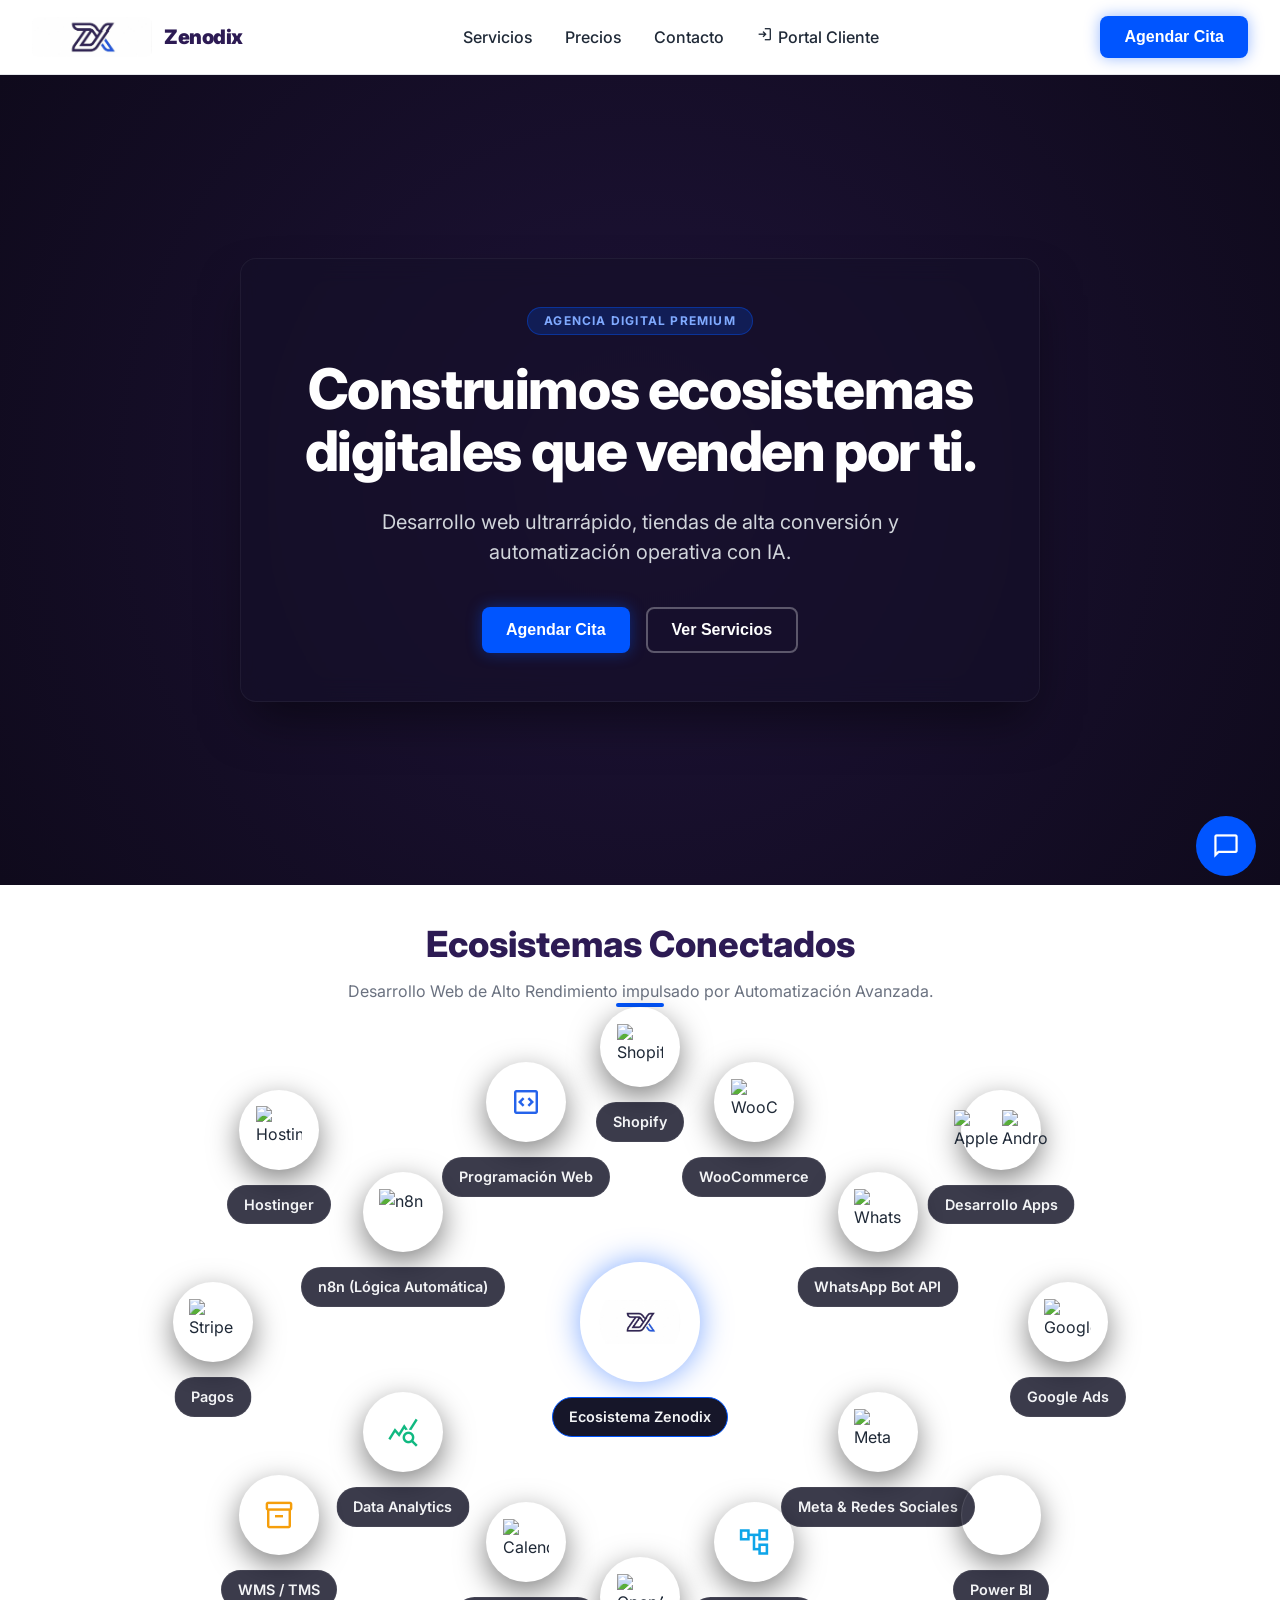
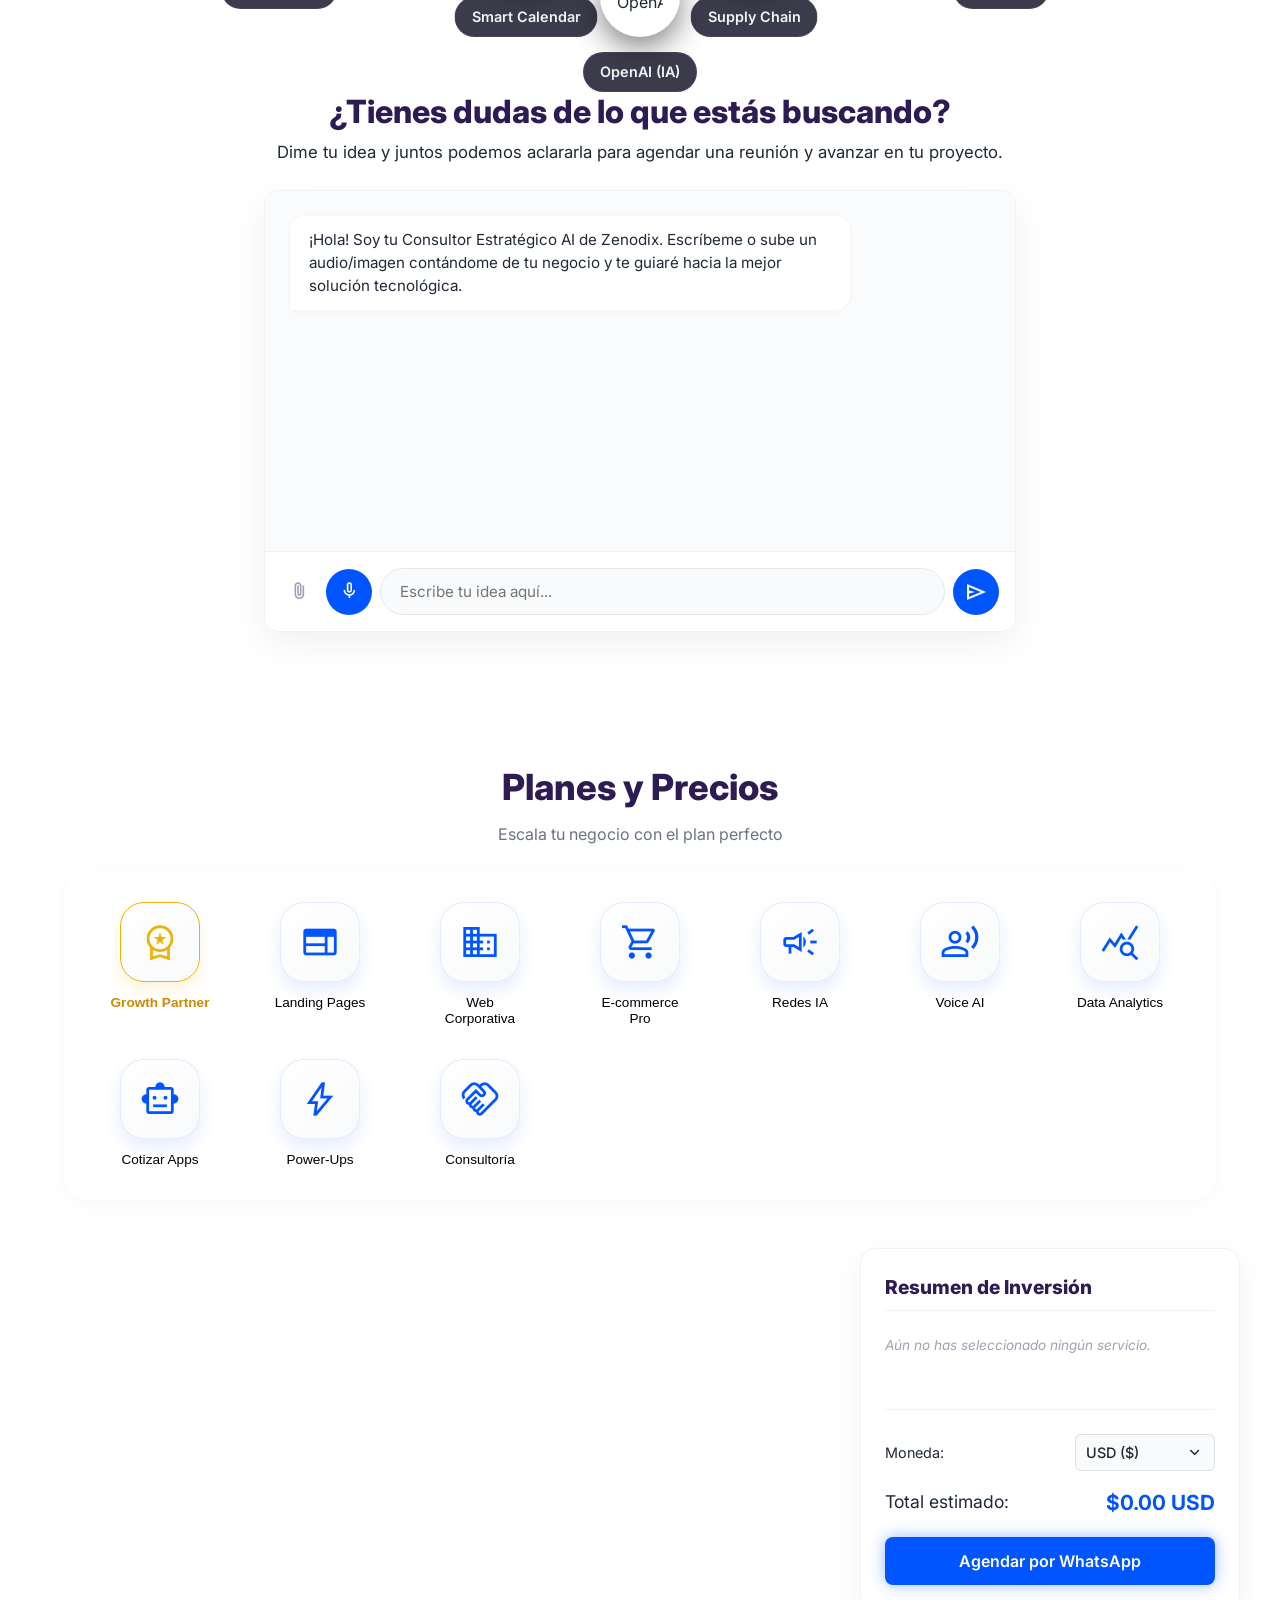
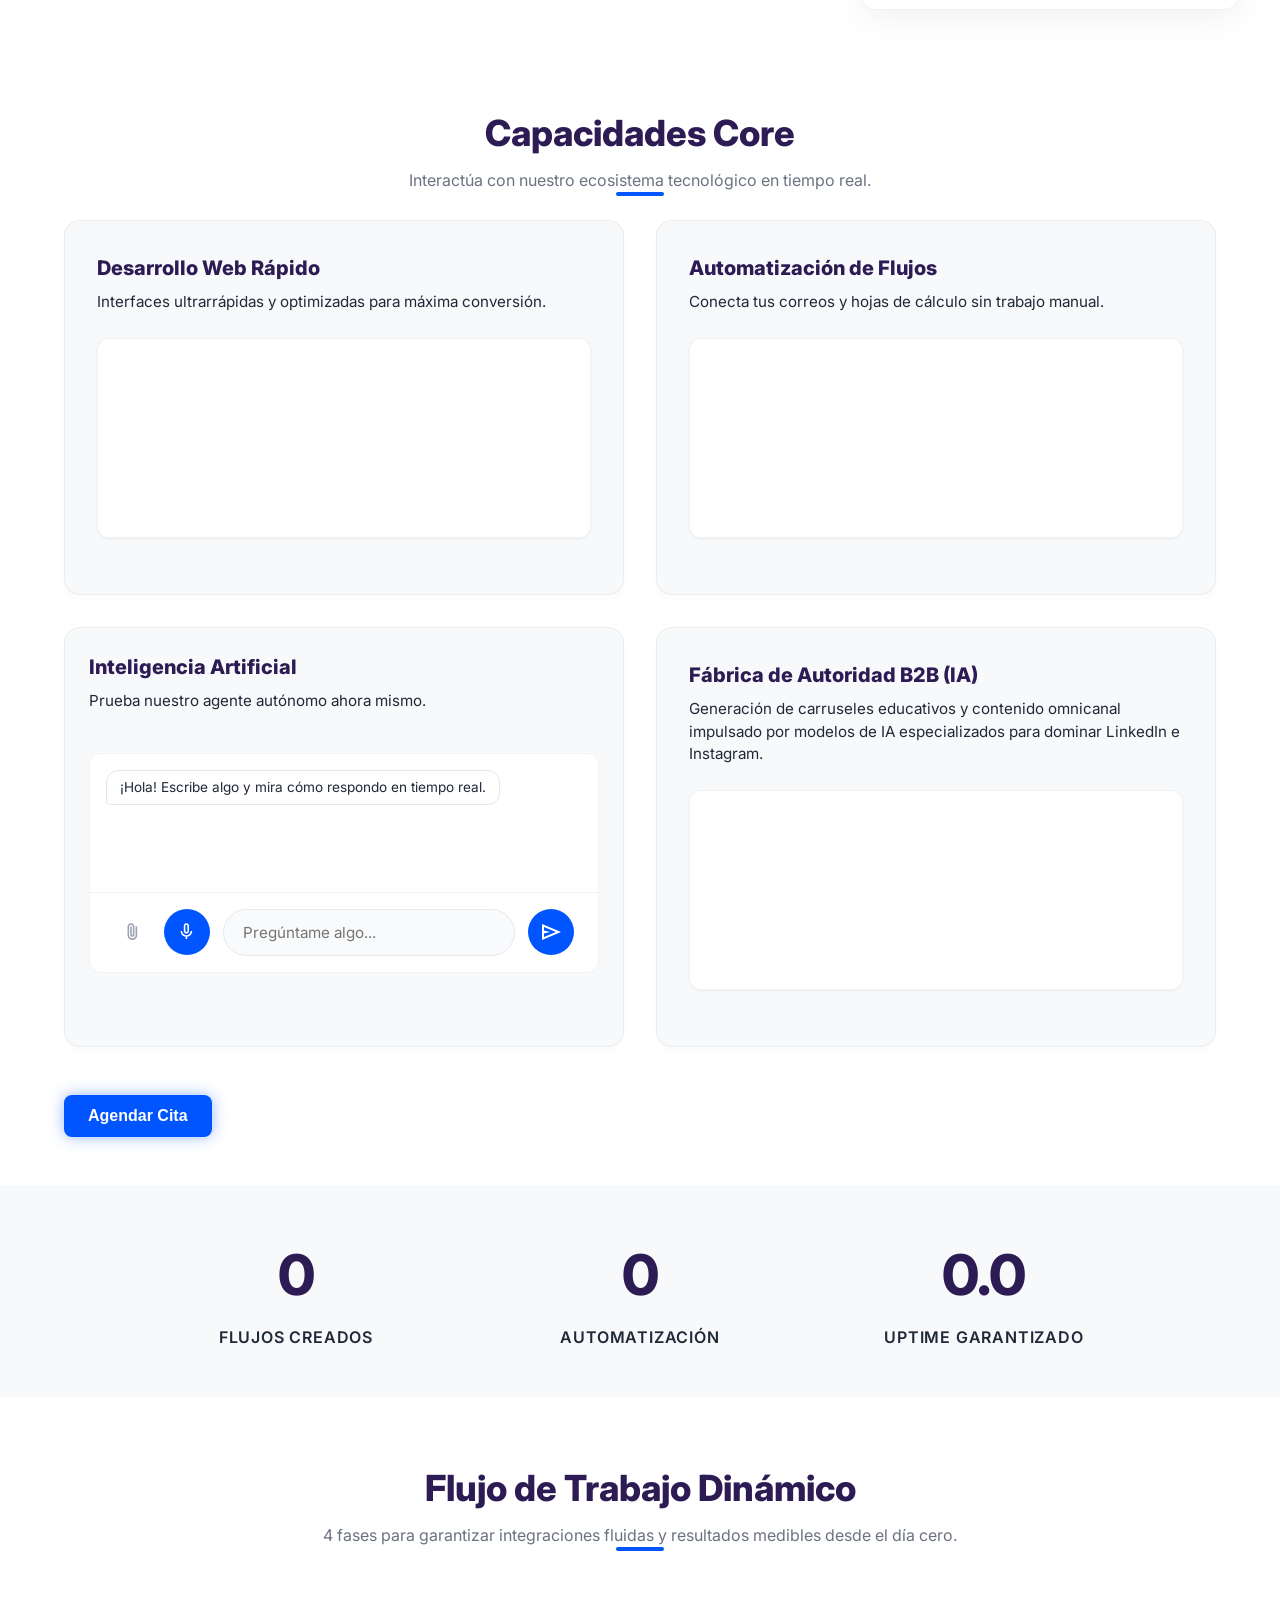
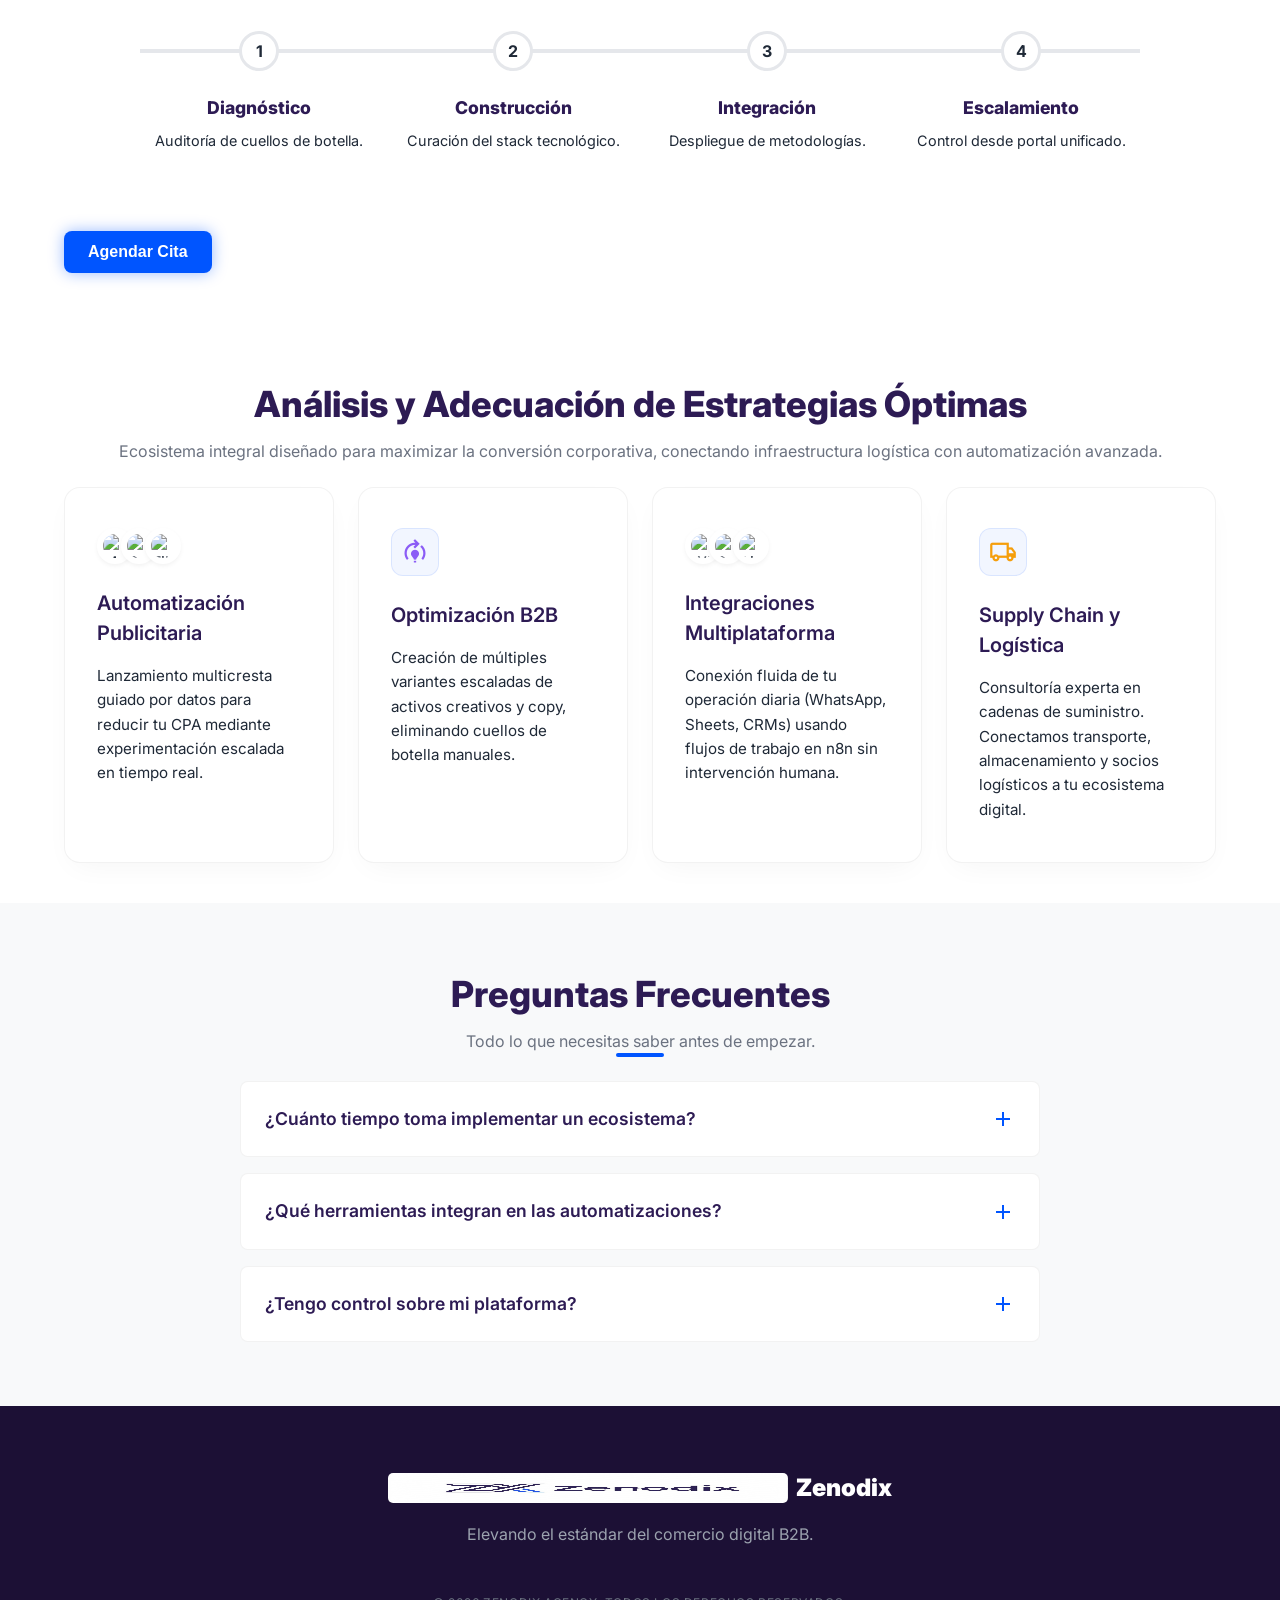
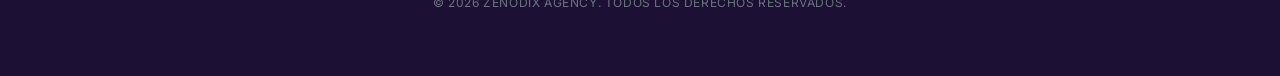
==== commit c2b1ae38: "Add files via upload" ====
--- a/index.html
+++ b/index.html
@@ -45,6 +45,10 @@
             <a href="#servicios">Servicios</a>
             <a href="#precios">Precios</a>
             <a href="#faq">Contacto</a>
+            <a href="login.html" class="portal-link">
+                <span class="material-symbols-outlined nav-icon" style="font-size: 1.1rem;">login</span>
+                Portal Cliente
+            </a>
         </nav>
         <button class="btn btn-primary glow-btn">Agendar Cita</button>
     </header>
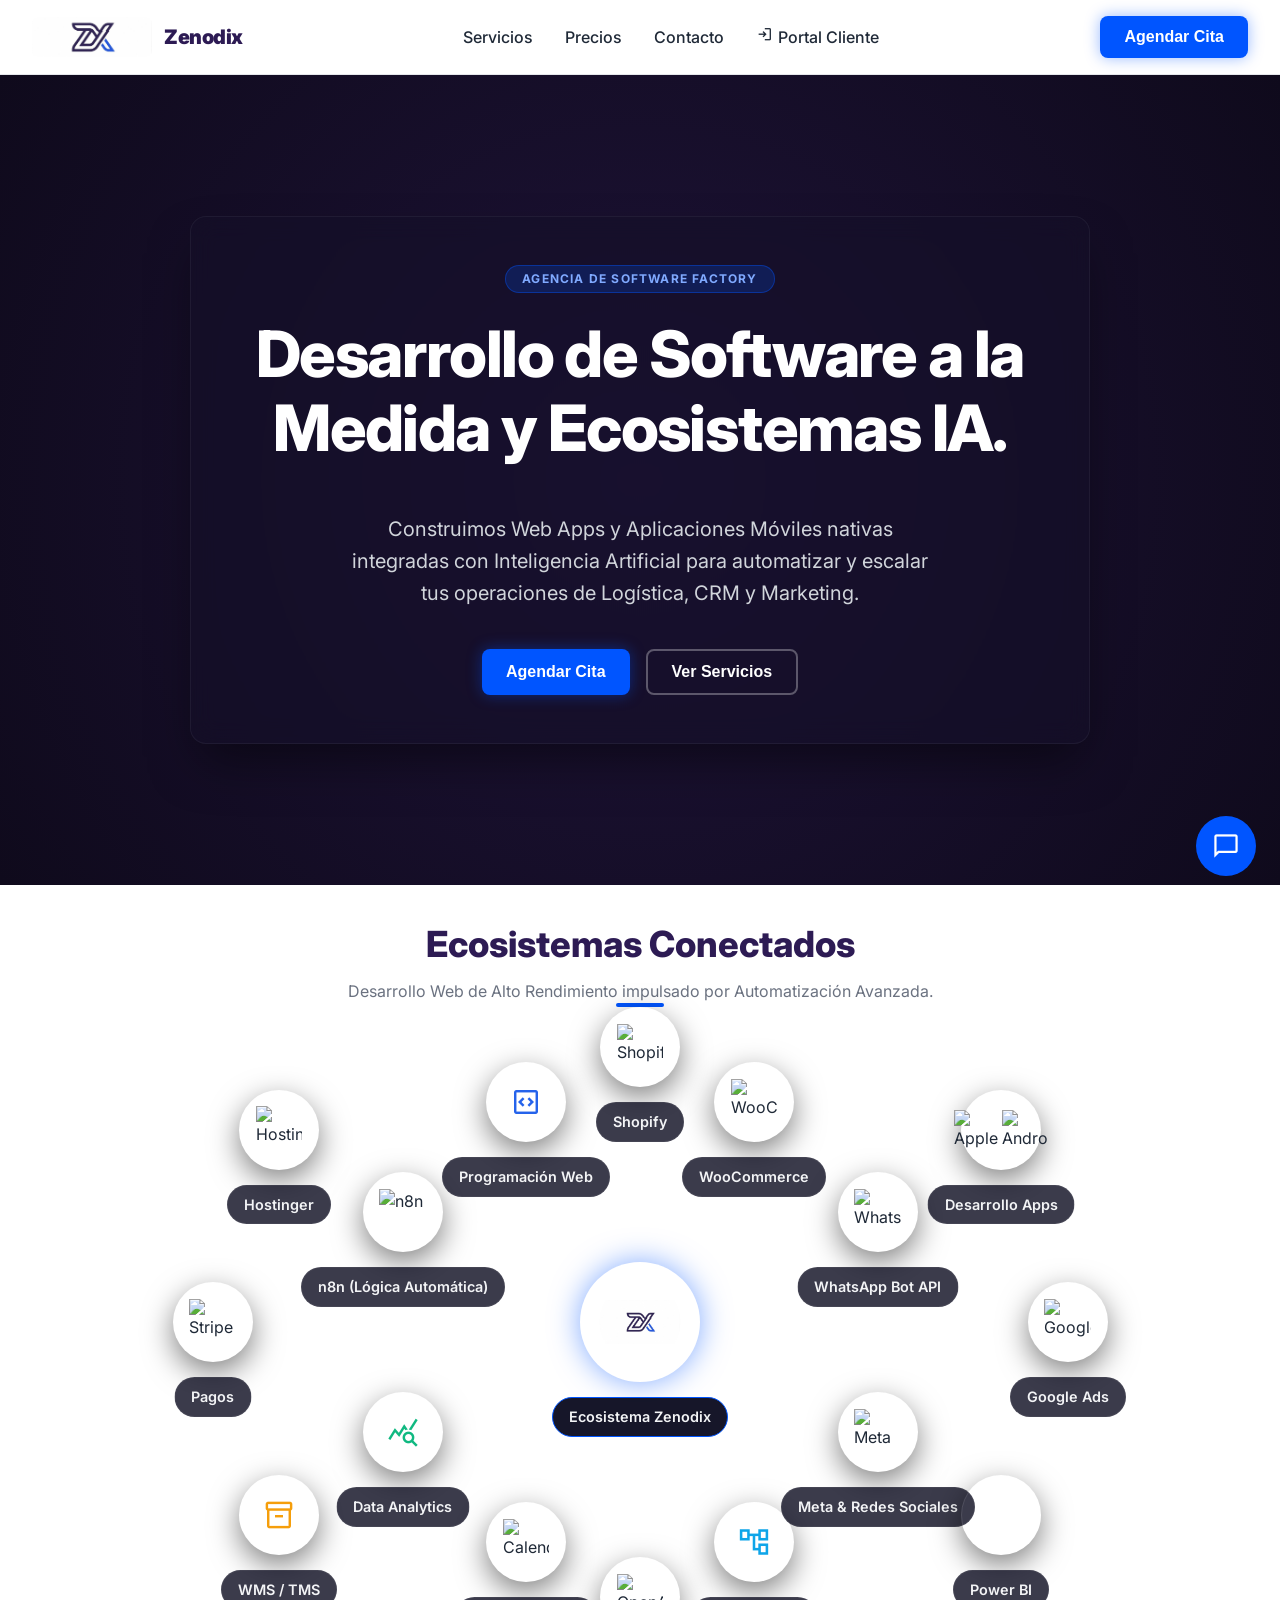
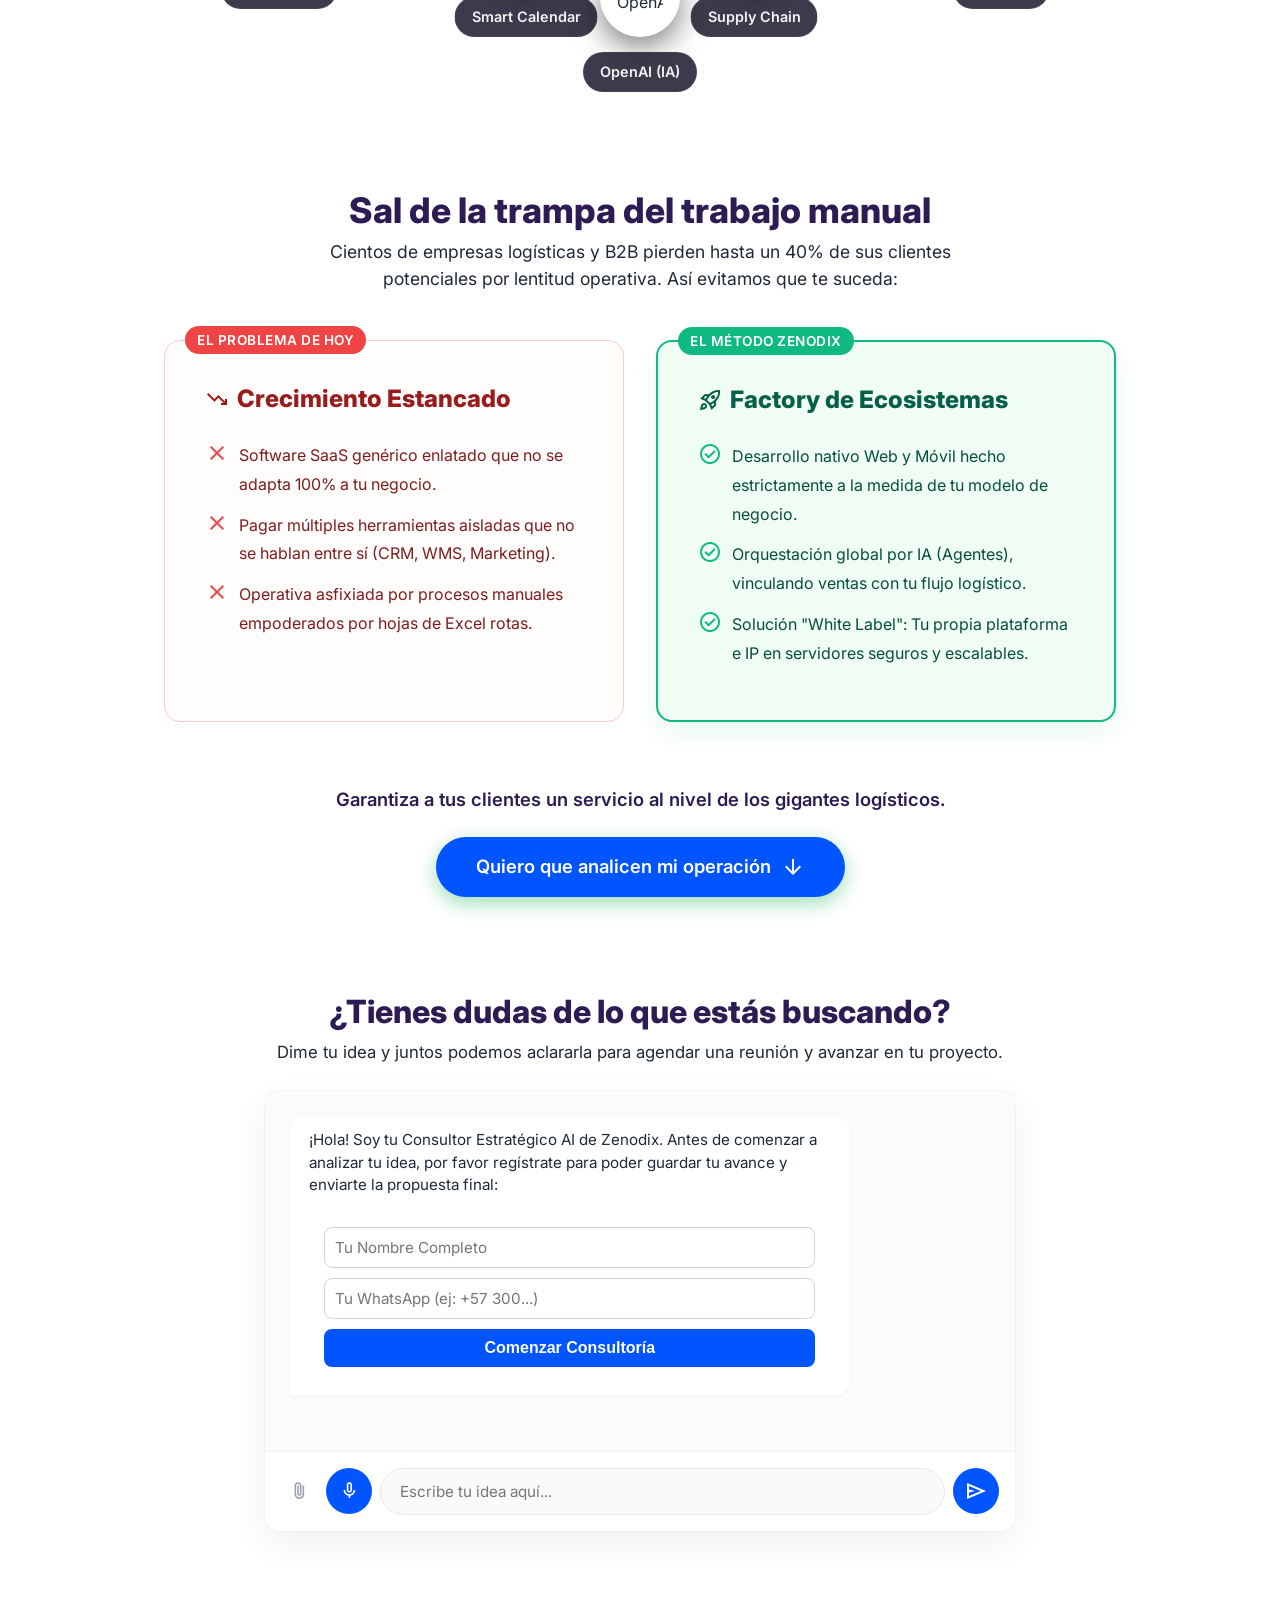
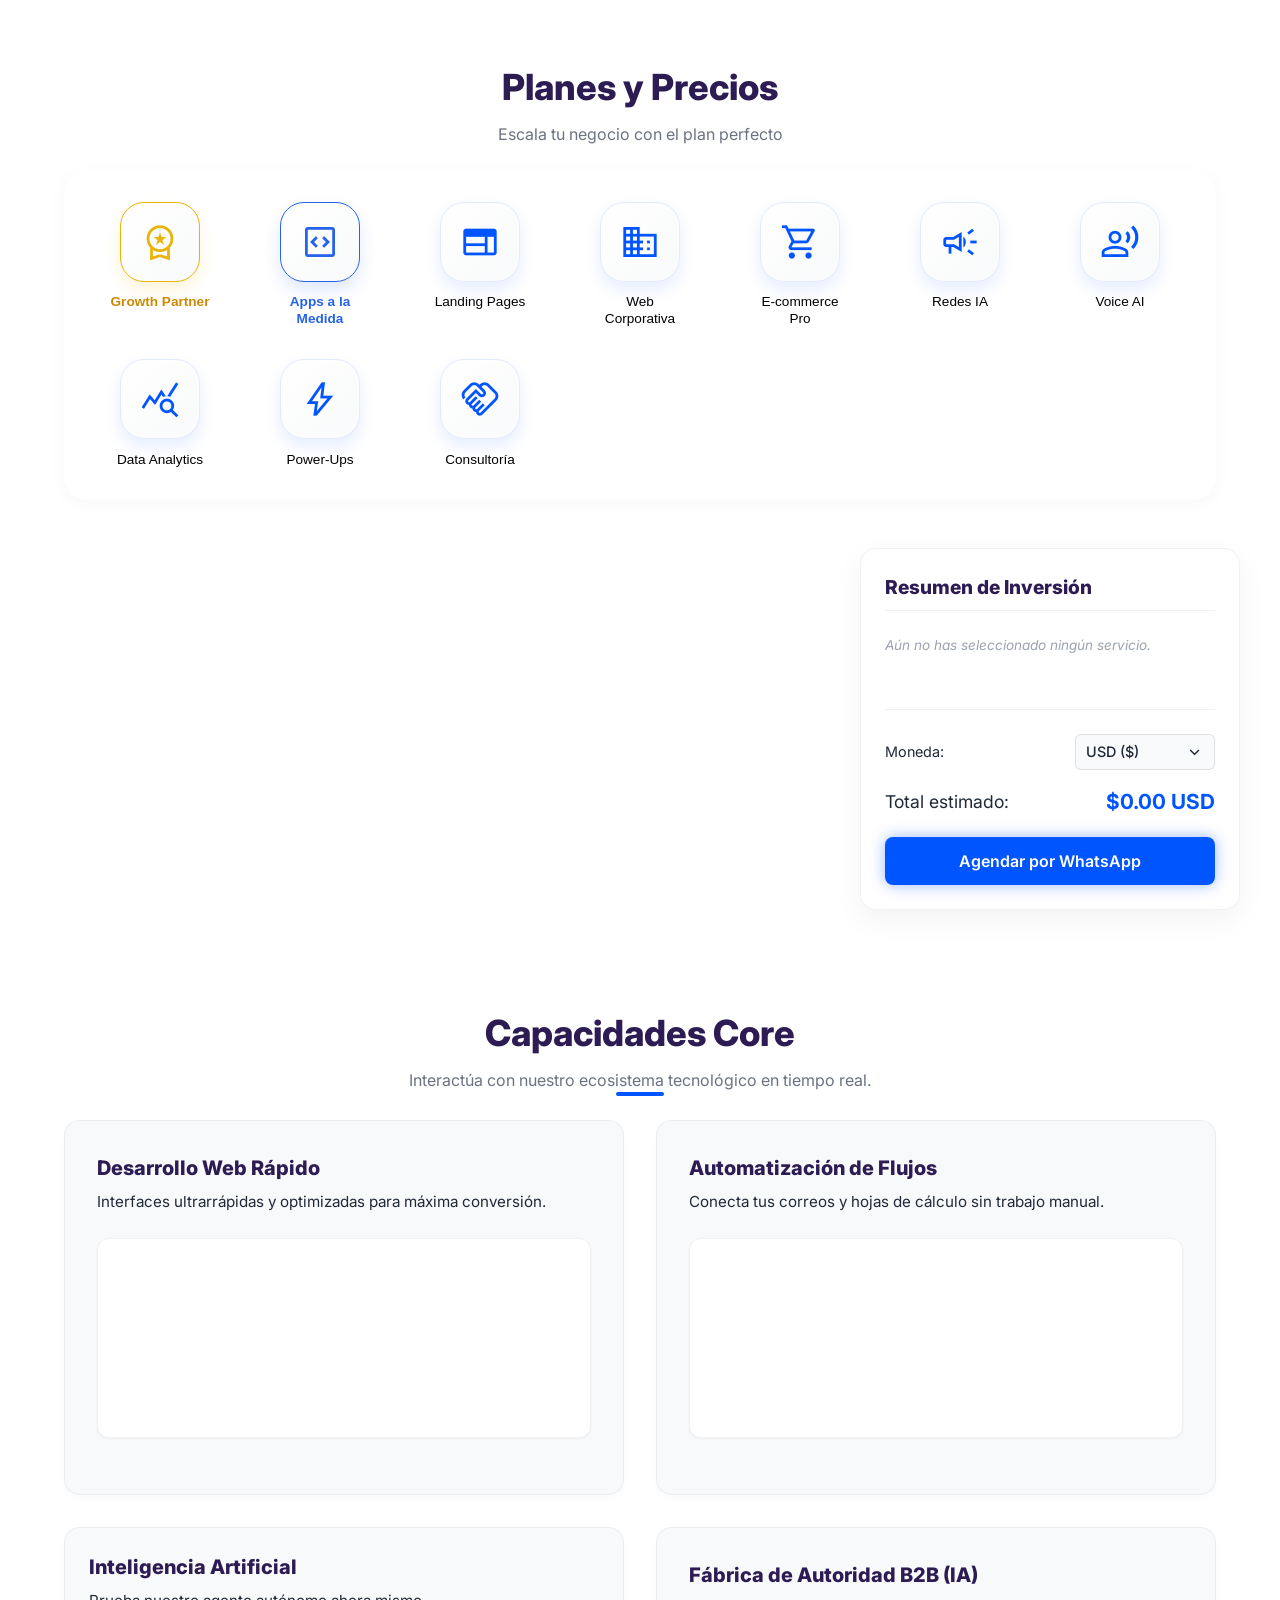
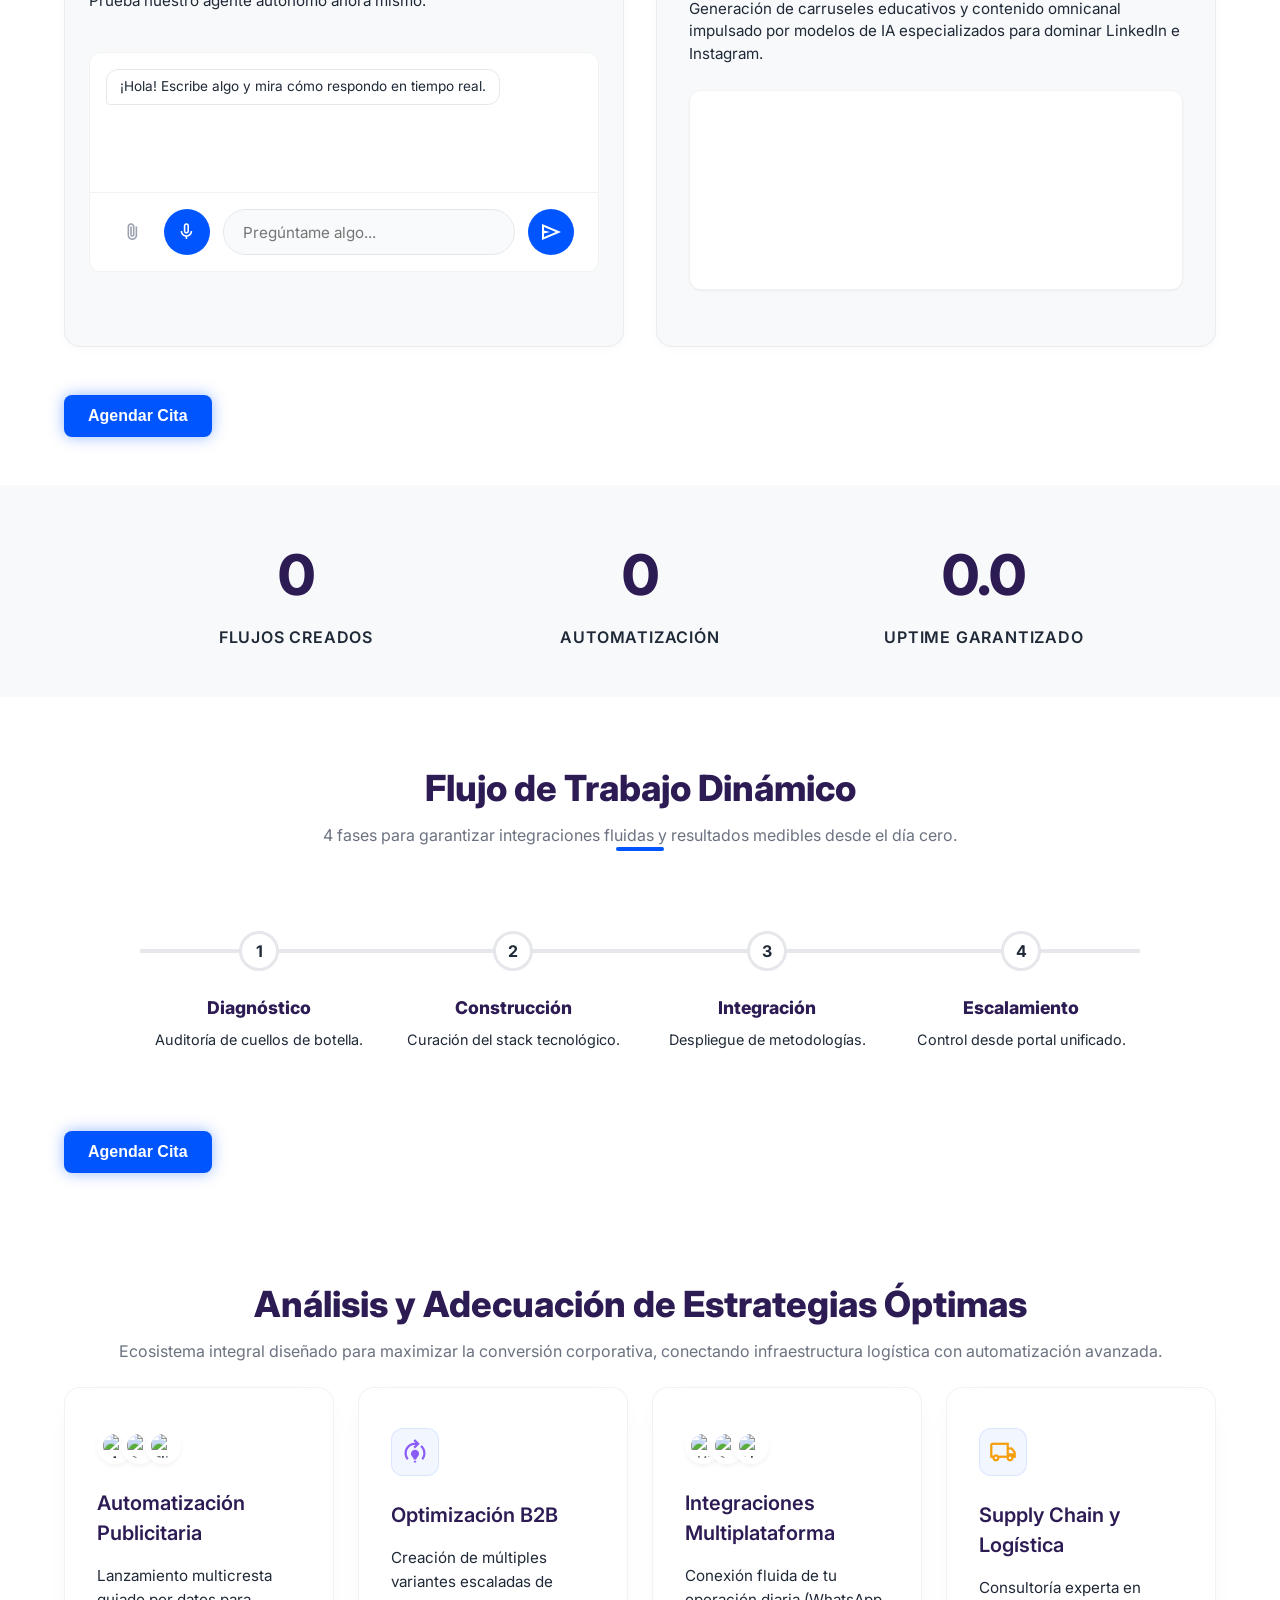
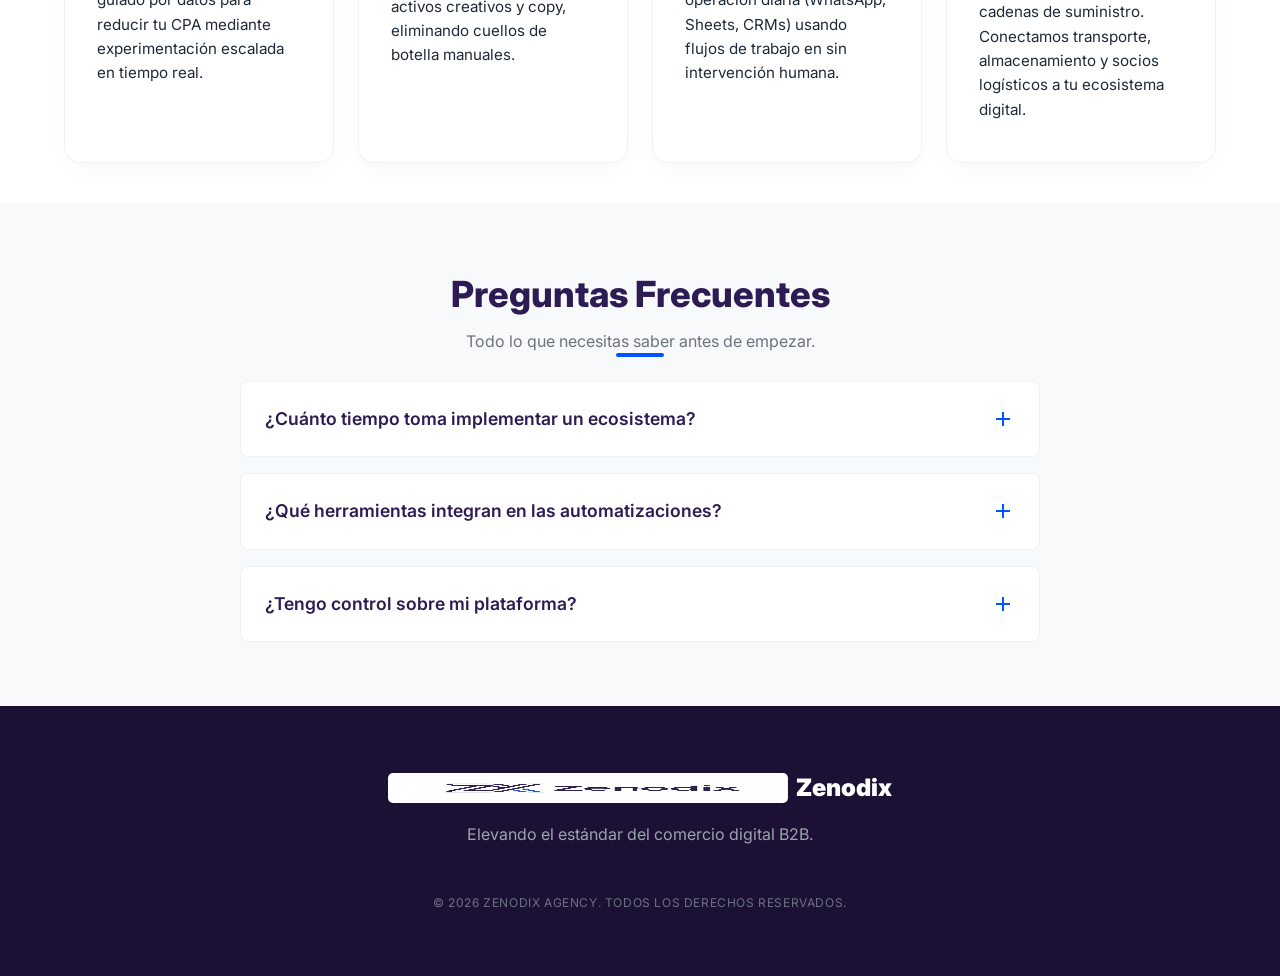
==== commit 05c891f7: "Add files via upload" ====
--- a/index.html
+++ b/index.html
@@ -4,8 +4,8 @@
     <meta charset="UTF-8">
     <meta name="viewport" content="width=device-width, initial-scale=1.0">
     <title>Zenodix | Desarrollo Web, Inteligencia Artificial y Automatización B2B</title>
-    <meta name="description" content="Agencia tecnológica especializada en desarrollo de ecosistemas digitales, agentes de voz con IA (ElevenLabs, Vapi), automatización n8n y Business Intelligence. Transformamos tu negocio en piloto automático.">
-    <meta name="keywords" content="desarrollo web, inteligencia artificial, agentes de voz, automatización, n8n, power bi, looker studio, ecosistemas digitales, agencia b2b, bots de whatsapp">
+    <meta name="description" content="Agencia tecnológica especializada en desarrollo de ecosistemas digitales, agentes de voz con IA (ElevenLabs, Vapi), automatización y Business Intelligence. Transformamos tu negocio en piloto automático.">
+    <meta name="keywords" content="desarrollo web, inteligencia artificial, agentes de voz, automatización, power bi, looker studio, ecosistemas digitales, agencia b2b, bots de whatsapp">
     <meta name="author" content="Zenodix Agency">
 
     <meta name="robots" content="index, follow">
@@ -44,13 +44,13 @@
         <nav class="nav-links">
             <a href="#servicios">Servicios</a>
             <a href="#precios">Precios</a>
-            <a href="#faq">Contacto</a>
+            <a href="https://wa.me/573214741783?text=Hola,%20estoy%20interesado%20en%20sus%20servicios" target="_blank">Contacto</a>
             <a href="login.html" class="portal-link">
                 <span class="material-symbols-outlined nav-icon" style="font-size: 1.1rem;">login</span>
                 Portal Cliente
             </a>
         </nav>
-        <button class="btn btn-primary glow-btn">Agendar Cita</button>
+        <button class="btn btn-primary glow-btn" onclick="window.open('https://cal.com/jhon-harlly-yate-linares-h4vio3/15min', '_blank')">Agendar Cita</button>
     </header>
 
     <!-- Hero Section -->
@@ -58,12 +58,12 @@
         <!-- Interactive Spiderweb Network Canvas -->
         <canvas id="hero-canvas"></canvas>
         
-        <div class="hero-content glass-effect" style="z-index: 10;">
-            <span class="badge">Agencia Digital Premium</span>
-            <h1>Construimos ecosistemas digitales que venden por ti.</h1>
-            <p class="subtitle">Desarrollo web ultrarrápido, tiendas de alta conversión y automatización operativa con IA.</p>
+        <div class="hero-content glass-effect" style="z-index: 10; max-width: 900px; padding-inline: 1rem;">
+            <span class="badge">Agencia de Software Factory</span>
+            <h1 style="font-size: clamp(2rem, 5vw, 4rem); line-height: 1.15; margin-bottom: 1.5rem;">Desarrollo de Software a la Medida y Ecosistemas IA.</h1>
+            <p class="subtitle" style="font-size: clamp(1rem, 2vw, 1.25rem); line-height: 1.6;">Construimos Web Apps y Aplicaciones Móviles nativas integradas con Inteligencia Artificial para automatizar y escalar tus operaciones de Logística, CRM y Marketing.</p>
             <div class="hero-actions">
-                <button class="btn btn-primary glow-btn" onclick="window.location.href='#contacto'">Agendar Cita</button>
+                <button class="btn btn-primary glow-btn" onclick="window.open('https://cal.com/jhon-harlly-yate-linares-h4vio3/15min', '_blank')">Agendar Cita</button>
                 <button class="btn btn-outline" onclick="window.location.href='#servicios'">Ver Servicios</button>
             </div>
         </div>
@@ -202,10 +202,54 @@
 
     </section>
 
-    <!-- Pricing Section -->
-    
+    <!-- NEW MARKETING PSYCHOLOGY SECTION: CONTRAST EFFECT & LOSS AVERSION -->
+    <section id="porque-zenodix" style="max-width: 1000px; margin: 6rem auto; padding: 0 1.5rem;">
+        <div class="section-header center mb-8">
+            <h2 style="font-size: 2.2rem; color: var(--color-primary); line-height: 1.2;">Sal de la trampa del trabajo manual</h2>
+            <p style="font-size: 1.1rem; color: var(--color-text-secondary); margin-top: 0.5rem; max-width: 700px; margin-inline: auto;">Cientos de empresas logísticas y B2B pierden hasta un 40% de sus clientes potenciales por lentitud operativa. Así evitamos que te suceda:</p>
+        </div>
+
+        <div style="display: grid; grid-template-columns: repeat(auto-fit, minmax(min(100%, 280px), 1fr)); gap: 2rem; margin-top: 3rem;">
+            <!-- Lo que pierdes (Status Quo) -->
+            <div style="border: 1px solid #fecaca; background: #fffcfc; padding: 2.5rem; border-radius: 16px; position: relative;">
+                <div style="position: absolute; top: -15px; left: 20px; background: #ef4444; color: white; padding: 4px 12px; border-radius: 20px; font-weight: 600; font-size: 0.85rem; letter-spacing: 0.5px;">EL PROBLEMA DE HOY</div>
+                <h3 style="color: #991b1b; font-size: 1.5rem; margin-bottom: 1.5rem; display: flex; align-items: center; gap: 8px;"><span class="material-symbols-outlined">trending_down</span> Crecimiento Estancado</h3>
+                <ul style="list-style: none; padding: 0; margin: 0; color: #7f1d1d; line-height: 1.8;">
+                    <li style="display: flex; gap: 10px; margin-bottom: 12px;"><span class="material-symbols-outlined" style="color: #ef4444;">close</span> Software SaaS genérico enlatado que no se adapta 100% a tu negocio.</li>
+                    <li style="display: flex; gap: 10px; margin-bottom: 12px;"><span class="material-symbols-outlined" style="color: #ef4444;">close</span> Pagar múltiples herramientas aisladas que no se hablan entre sí (CRM, WMS, Marketing).</li>
+                    <li style="display: flex; gap: 10px; margin-bottom: 12px;"><span class="material-symbols-outlined" style="color: #ef4444;">close</span> Operativa asfixiada por procesos manuales empoderados por hojas de Excel rotas.</li>
+                </ul>
+            </div>
+
+            <!-- Zenodix Way (Ganancia y Control) -->
+            <div style="border: 2px solid #10b981; background: #f0fdf4; padding: 2.5rem; border-radius: 16px; box-shadow: 0 10px 25px rgba(16,185,129,0.1); position: relative;">
+                <div style="position: absolute; top: -15px; left: 20px; background: #10b981; color: white; padding: 4px 12px; border-radius: 20px; font-weight: 600; font-size: 0.85rem; letter-spacing: 0.5px;">EL MÉTODO ZENODIX</div>
+                <h3 style="color: #065f46; font-size: 1.5rem; margin-bottom: 1.5rem; display: flex; align-items: center; gap: 8px;"><span class="material-symbols-outlined">rocket_launch</span> Factory de Ecosistemas</h3>
+                <ul style="list-style: none; padding: 0; margin: 0; color: #064e3b; line-height: 1.8;">
+                    <li style="display: flex; gap: 10px; margin-bottom: 12px;"><span class="material-symbols-outlined" style="color: #10b981;">check_circle</span> Desarrollo nativo Web y Móvil hecho estrictamente a la medida de tu modelo de negocio.</li>
+                    <li style="display: flex; gap: 10px; margin-bottom: 12px;"><span class="material-symbols-outlined" style="color: #10b981;">check_circle</span> Orquestación global por IA (Agentes), vinculando ventas con tu flujo logístico.</li>
+                    <li style="display: flex; gap: 10px; margin-bottom: 12px;"><span class="material-symbols-outlined" style="color: #10b981;">check_circle</span> Solución "White Label": Tu propia plataforma e IP en servidores seguros y escalables.</li>
+                </ul>
+            </div>
+        </div>
+
+        <div style="text-align: center; margin-top: 4rem;">
+            <p style="font-size: 1.15rem; color: var(--color-primary); font-weight: 600; margin-bottom: 1.5rem;">Garantiza a tus clientes un servicio al nivel de los gigantes logísticos.</p>
+            <a href="#idea-chat" class="btn btn-primary" style="font-size: 1.15rem; padding: 1rem 2.5rem; border-radius: 50px; background: var(--color-accent); display: inline-flex; align-items: center; justify-content: center; gap: 10px; box-shadow: 0 6px 20px rgba(0, 169, 79, 0.4); text-decoration: none; border: none; cursor: pointer;">
+                Quiero que analicen mi operación <span class="material-symbols-outlined" style="animation: bounce 2s infinite;">arrow_downward</span>
+            </a>
+        </div>
+        <style>
+            @keyframes bounce {
+                0%, 20%, 50%, 80%, 100% { transform: translateY(0); }
+                40% { transform: translateY(5px); }
+                60% { transform: translateY(3px); }
+            }
+        </style>
+    </section>
+
     <!-- Embedded AI Consult Chat Section -->
-    <section id="idea-chat" style="max-width: 800px; margin: 0 auto 5rem auto; padding: 0 1.5rem;">
+    <section id="idea-chat" style="max-width: 800px; margin: 0 auto 5rem auto; padding: 0 1.5rem; scroll-margin-top: 100px;">
         <div class="section-header center mb-8">
             <h2 style="font-size: 2rem; color: var(--color-primary); line-height: 1.2;">¿Tienes dudas de lo que estás buscando?</h2>
             <p style="font-size: 1.05rem; color: var(--color-text-secondary); line-height: 1.6; margin-top: 0.5rem;">Dime tu idea y juntos podemos aclararla para agendar una reunión y avanzar en tu proyecto.</p>
@@ -213,8 +257,13 @@
         
         <div class="idea-chat-container">
             <div class="idea-chat-body" id="ideaChatBody">
-                <div class="srs-msg srs-ai">
-                    ¡Hola! Soy tu Consultor Estratégico AI de Zenodix. Escríbeme o sube un audio/imagen contándome de tu negocio y te guiaré hacia la mejor solución tecnológica.
+                <div class="srs-msg srs-ai" id="initialAiGreeting">
+                    ¡Hola! Soy tu Consultor Estratégico AI de Zenodix. Antes de comenzar a analizar tu idea, por favor regístrate para poder guardar tu avance y enviarte la propuesta final:
+                    <div id="leadCaptureForm" style="margin-top: 15px; display: flex; flex-direction: column; gap: 10px; background: rgba(255,255,255,0.5); padding: 15px; border-radius: 12px;">
+                        <input type="text" id="leadName" placeholder="Tu Nombre Completo" style="padding: 10px; border-radius: 8px; border: 1px solid #cbd5e1; font-family: inherit; font-size: 0.95rem;">
+                        <input type="tel" id="leadPhone" placeholder="Tu WhatsApp (ej: +57 300...)" style="padding: 10px; border-radius: 8px; border: 1px solid #cbd5e1; font-family: inherit; font-size: 0.95rem;">
+                        <button id="saveLeadBtn" style="padding: 10px; border-radius: 8px; border: none; background: var(--color-accent); color: white; font-weight: bold; cursor: pointer; transition: 0.2s; font-size: 1rem;">Comenzar Consultoría</button>
+                    </div>
                 </div>
             </div>
             <div class="idea-chat-input-area srs-input-group">
@@ -240,6 +289,10 @@
                 <button type="button" class="app-icon-btn" onclick="openAppPanel('panel-growth', 'growth_tier')">
                     <div class="app-icon shadow-neon" style="border-color: #eab308; box-shadow: 0 8px 16px rgba(234, 179, 8, 0.15);"><span class="material-symbols-outlined" style="color: #eab308; animation: none;">workspace_premium</span></div>
                     <span class="app-label" style="font-weight: 700; color: #ca8a04;">Growth Partner</span>
+                </button>
+                <button type="button" class="app-icon-btn" onclick="openAppPanel('panel-srs', '')">
+                    <div class="app-icon shadow-neon" style="border-color: #2563EB; box-shadow: 0 8px 16px rgba(37, 99, 235, 0.15);"><span class="material-symbols-outlined" style="color: #2563EB;">code_blocks</span></div>
+                    <span class="app-label" style="font-weight: 700; color: #2563EB;">Apps a la Medida</span>
                 </button>
                 <button type="button" class="app-icon-btn" onclick="openAppPanel('panel-landing', 'landing_tier')">
                     <div class="app-icon shadow-neon"><span class="material-symbols-outlined">web</span></div>
@@ -265,10 +318,6 @@
                     <div class="app-icon shadow-neon"><span class="material-symbols-outlined">query_stats</span></div>
                     <span class="app-label">Data Analytics</span>
                 </button>
-                <button type="button" class="app-icon-btn" onclick="openAppPanel('panel-srs', '')">
-                    <div class="app-icon shadow-neon"><span class="material-symbols-outlined">smart_toy</span></div>
-                    <span class="app-label">Cotizar Apps</span>
-                </button>
                 <button type="button" class="app-icon-btn" onclick="openAppPanel('panel-powerups', 'power_ups')">
                     <div class="app-icon shadow-neon"><span class="material-symbols-outlined">bolt</span></div>
                     <span class="app-label">Power-Ups</span>
@@ -454,12 +503,12 @@
                         <!-- Custom Web App SRS Inline Chat Interface -->
                         <div class="srs-chat-container">
                             <div class="srs-chat-header">
-                                <span class="material-symbols-outlined">smart_toy</span>
-                                <strong>Arquitecto IA</strong> - Constructor de Requerimientos (SRS)
+                                <span class="material-symbols-outlined">code_blocks</span>
+                                <strong>Arquitecto IA</strong> - Cotiza tu Software a la Medida
                             </div>
                             <div class="srs-chat-body" id="srsChatBody">
                                 <div class="srs-msg srs-ai">
-                                    ¡Hola! Soy tu asistente técnico y estoy conectado al núcleo n8n. Para poder guardar el progreso de esta cotización de desarrollo a medida, por favor indícame primero **tu nombre y tu número de WhatsApp (o correo)**.
+                                    ¡Hola! Soy tu Arquitecto de Software conectado a la red Zenodix. Cuéntame qué aplicación o sistema necesitas construir. Pero primero, por favor indícame **tu nombre y tu número de WhatsApp (o correo)** para guardar el progreso.
                                 </div>
                             </div>
                             <div class="srs-input-group">
@@ -507,7 +556,7 @@
                                 <div class="tier-card">
                                     <div class="tier-info">
                                         <strong>Plan Authority Pro</strong>
-                                        <span>Growth B2B + Publicación directa n8n + Análisis de métricas.</span>
+                                        <span>Growth B2B + Publicación directa  + Análisis de métricas.</span>
                                     </div>
                                     <div class="tier-price">$3.188.000 COP / mes</div>
                                 </div>
@@ -525,7 +574,7 @@
                                 <div class="tier-card">
                                     <div class="tier-info">
                                         <strong>Agente WhatsApp Async</strong>
-                                        <span>Transcribe notas de voz y responde con audios clonados (n8n + ElevenLabs).</span>
+                                        <span>Transcribe notas de voz y responde con audios clonados ( + ElevenLabs).</span>
                                     </div>
                                     <div class="tier-price">$1.500.000 COP</div>
                                 </div>
@@ -583,7 +632,7 @@
                                 <div class="tier-card">
                                     <div class="tier-info">
                                         <strong>Ecosistema Big Data & IA</strong>
-                                        <span>Data Warehouse centralizado, limpieza automatizada con n8n y análisis predictivo.</span>
+                                        <span>Data Warehouse centralizado, limpieza automatizada y análisis predictivo.</span>
                                     </div>
                                     <div class="tier-price">$4.500.000 COP</div>
                                 </div>
@@ -861,7 +910,7 @@
                         </div>
                     </div>
                     <h3>Integraciones Multiplataforma</h3>
-                    <p>Conexión fluida de tu operación diaria (WhatsApp, Sheets, CRMs) usando flujos de trabajo en n8n sin intervención humana.</p>
+                    <p>Conexión fluida de tu operación diaria (WhatsApp, Sheets, CRMs) usando flujos de trabajo en sin intervención humana.</p>
                 </div>
             </div>
 
@@ -927,11 +976,18 @@
                 <button id="closeChatBtn" class="close-btn"><span class="material-symbols-outlined">close</span></button>
             </div>
             <div class="chat-messages" id="chatArea">
-                <div class="message ai-message">¡Hola! ¿En qué te podemos ayudar para potenciar tu ecosistema digital?</div>
-                <div class="quick-replies" id="quickRepliesContainer">
-                    <button class="quick-reply-btn">Cotizar Ecosistema</button>
-                    <button class="quick-reply-btn">Ver Portafolio</button>
-                    <button class="quick-reply-btn">Hablar con Asesor</button>
+                <div class="message ai-message" id="floatGreetingMessage">
+                    ¡Hola! ¿En qué te podemos ayudar para potenciar tu ecosistema?<br><br>
+                    <div id="floatLeadForm" style="display:flex; flex-direction:column; gap:8px; margin-top:8px;">
+                        <input type="text" id="floatLeadName" placeholder="Tu Nombre..." style="padding:8px; border:1px solid #334155; border-radius:6px; font-size:0.9rem; background:#1e293b; color:#f8fafc;" autocomplete="off">
+                        <input type="text" id="floatLeadPhone" placeholder="Tu WhatsApp..." style="padding:8px; border:1px solid #334155; border-radius:6px; font-size:0.9rem; background:#1e293b; color:#f8fafc;" autocomplete="off">
+                        <button id="floatLeadSaveBtn" class="btn btn-primary" style="padding:8px; font-size:0.9rem; border-radius:6px; width:100%;">Comenzar</button>
+                    </div>
+                </div>
+                <div class="quick-replies" id="quickRepliesContainer" style="display:none;">
+                    <button class="quick-reply-btn" onclick="window.open('https://cal.com/jhon-harlly-yate-linares-h4vio3/15min', '_blank')">Agendar Cita 📅</button>
+                    <button class="quick-reply-btn" onclick="document.getElementById('servicios').scrollIntoView(); document.getElementById('chatWindow').classList.add('hidden');">Ver Ecosistemas</button>
+                    <button class="quick-reply-btn" onclick="window.open('https://wa.me/573214741783?text=Hola,%20busco%20asesor%C3%ADa', '_blank')">Hablar con Asesor</button>
                 </div>
             </div>
             <div class="chat-input-area">
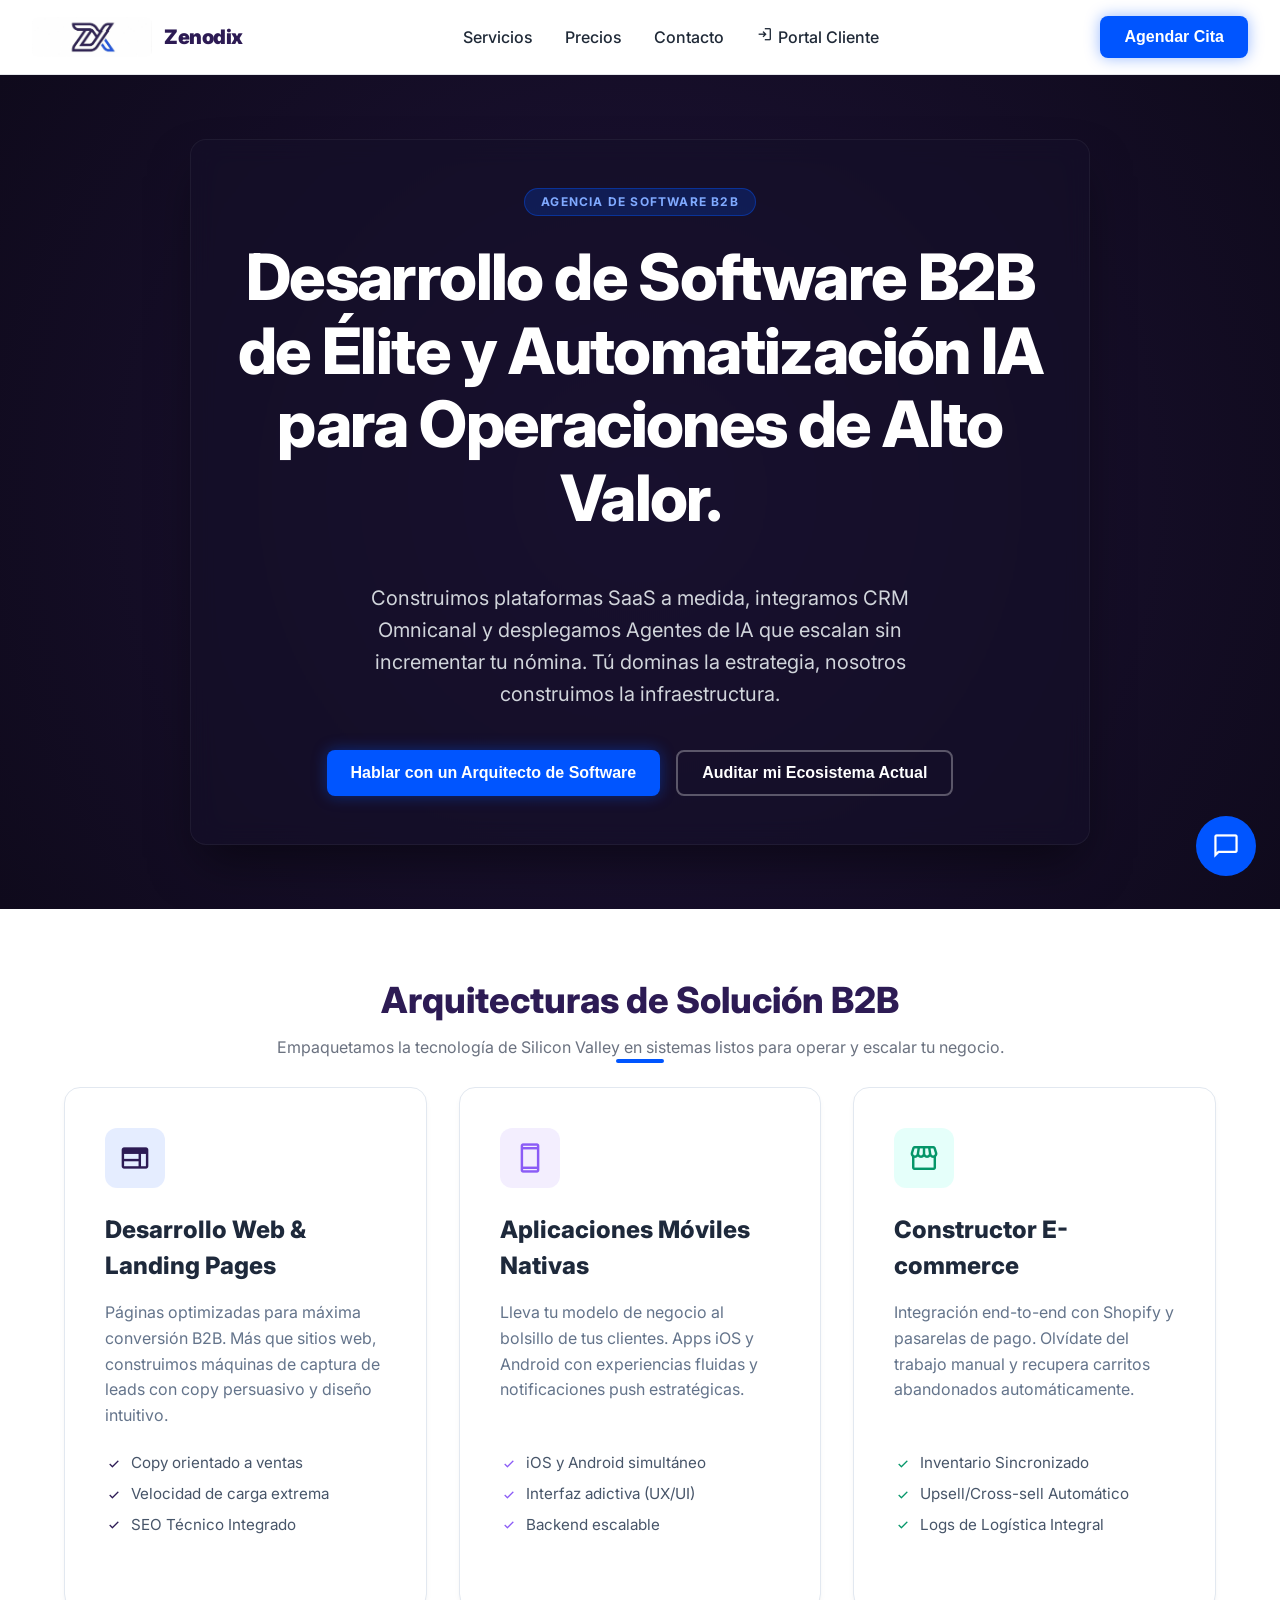
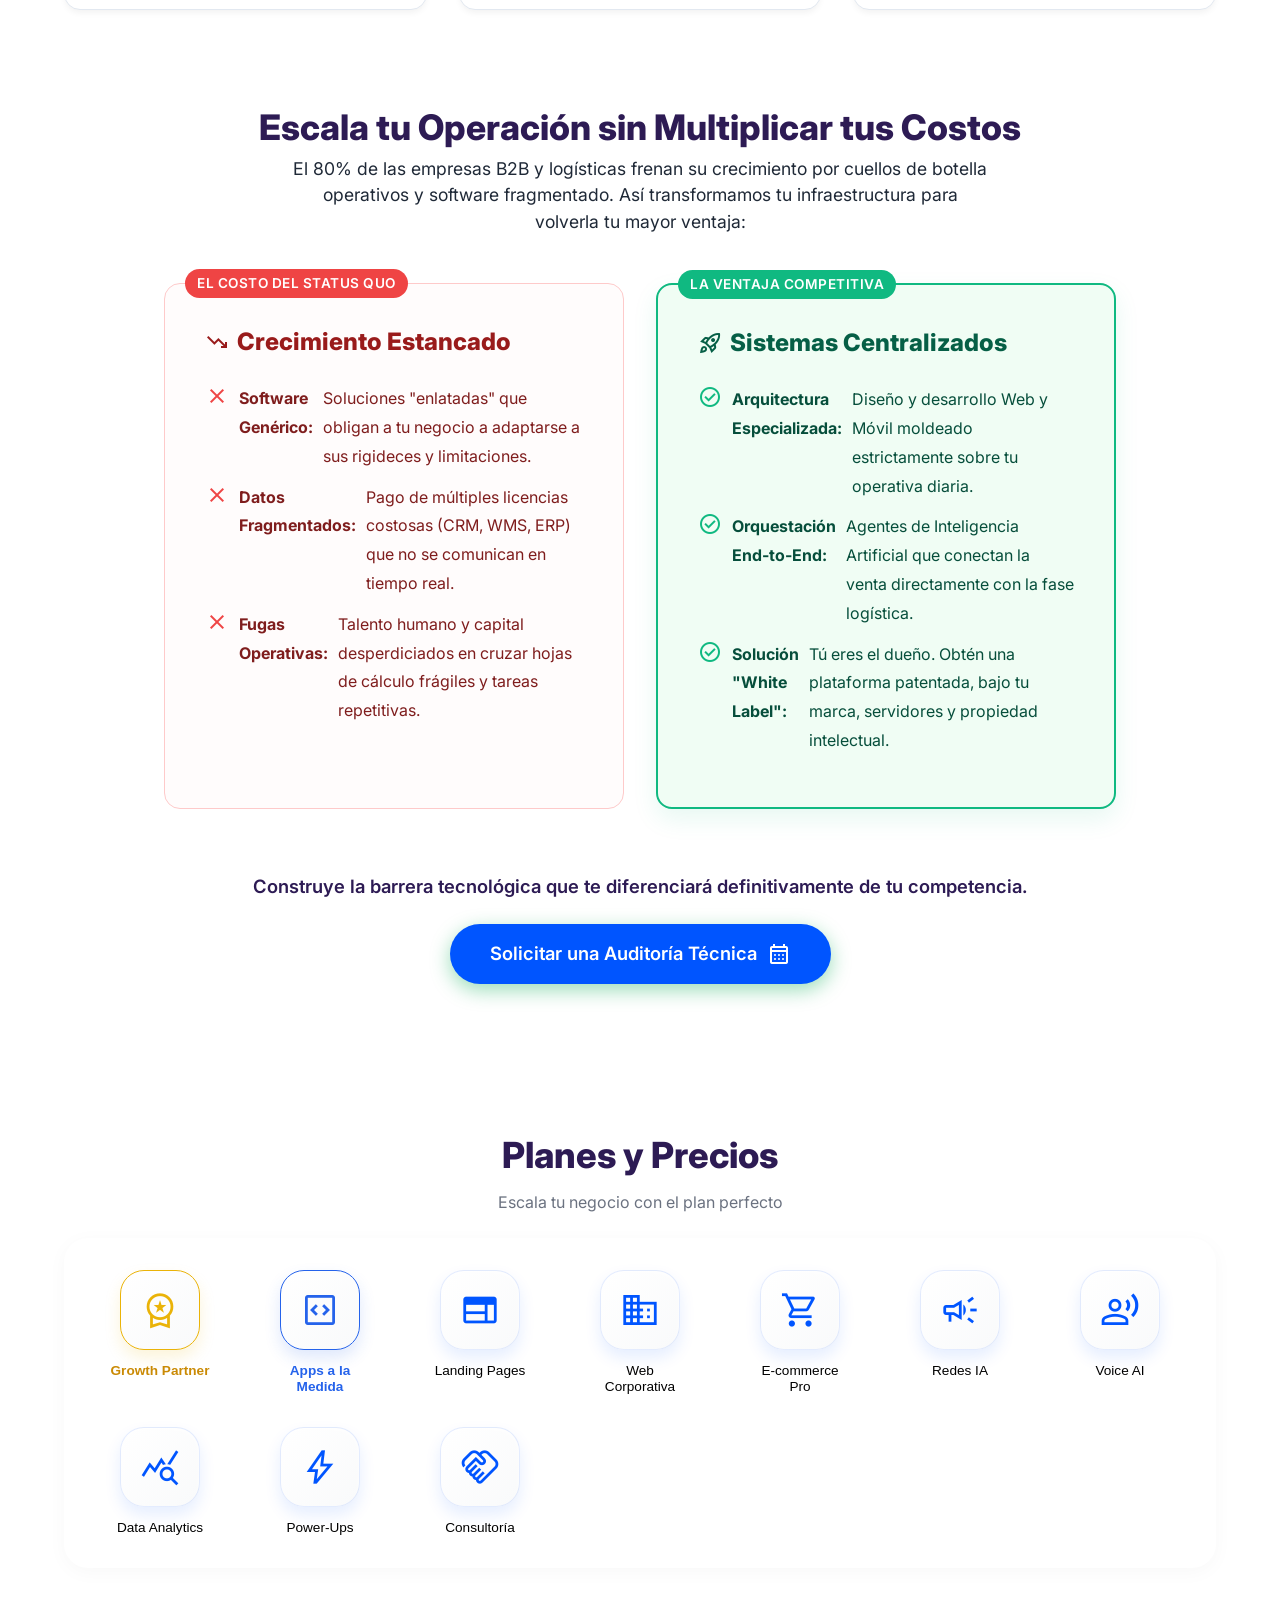
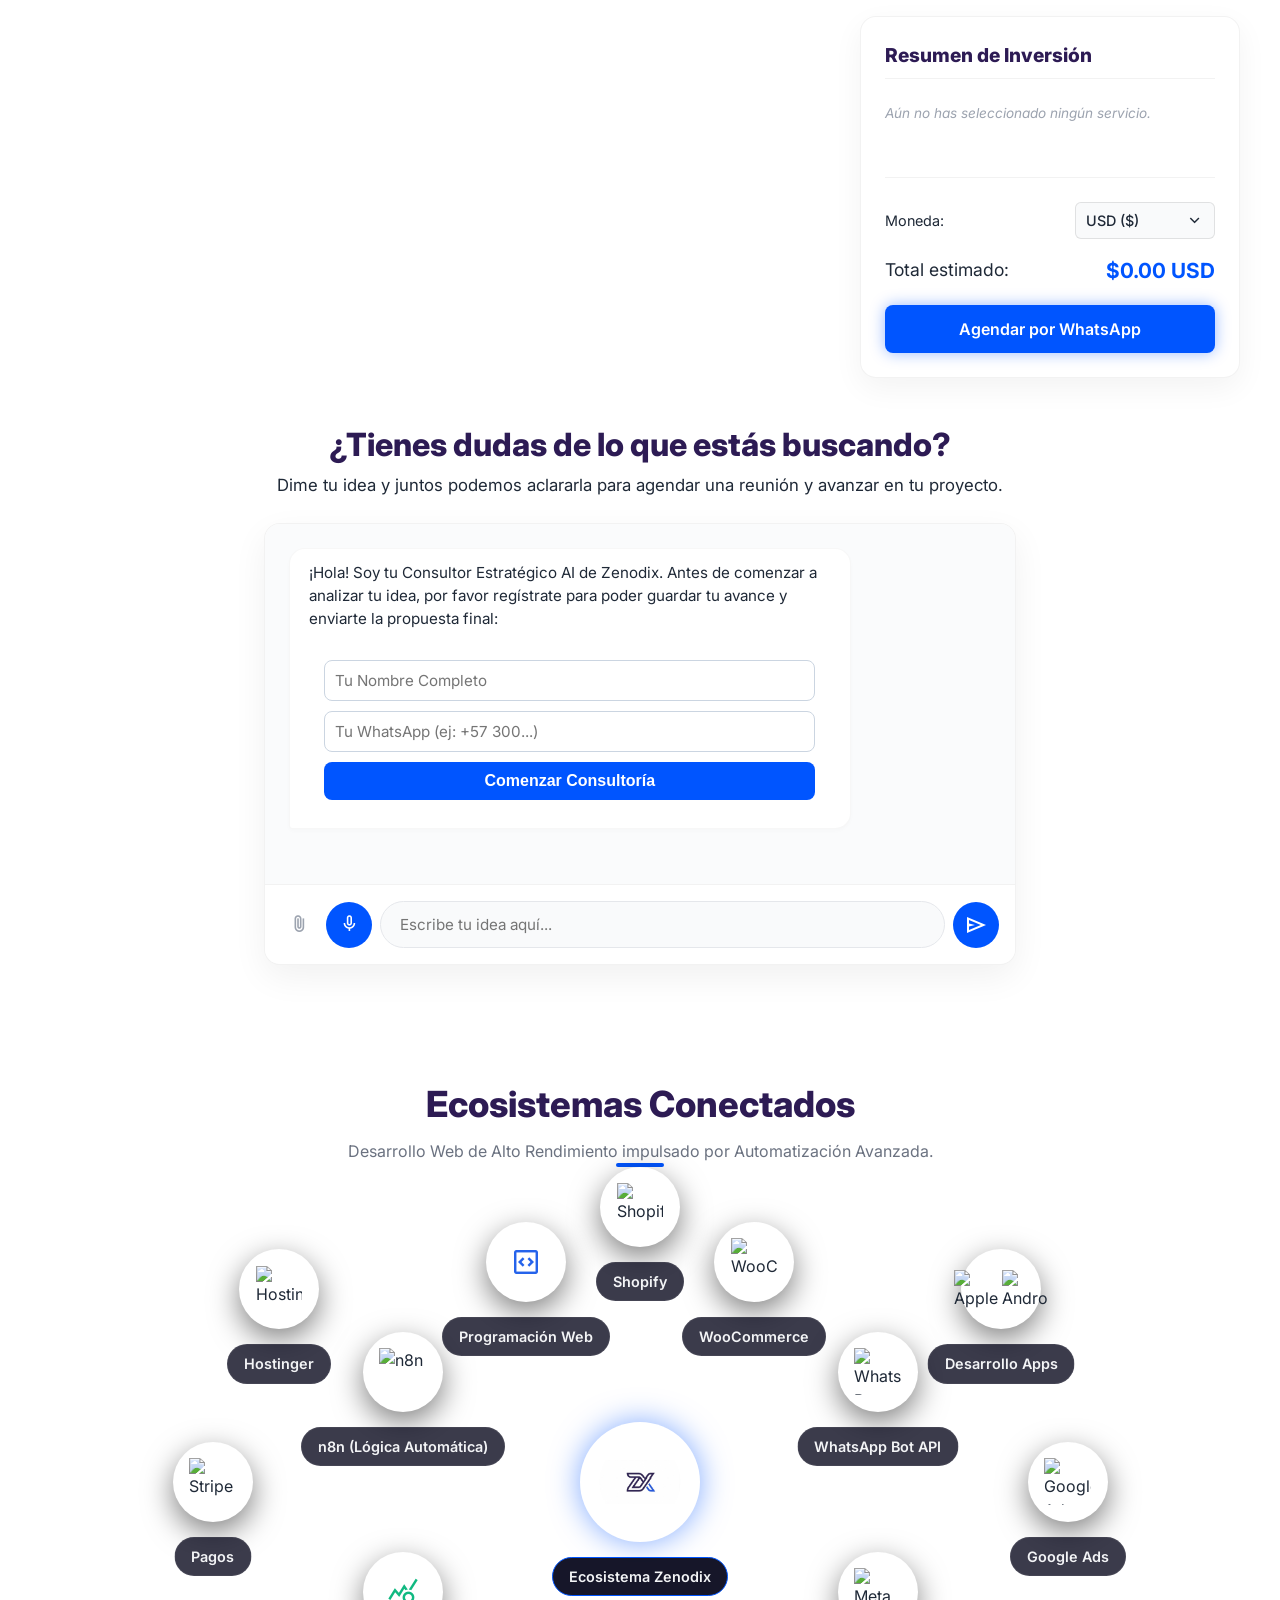
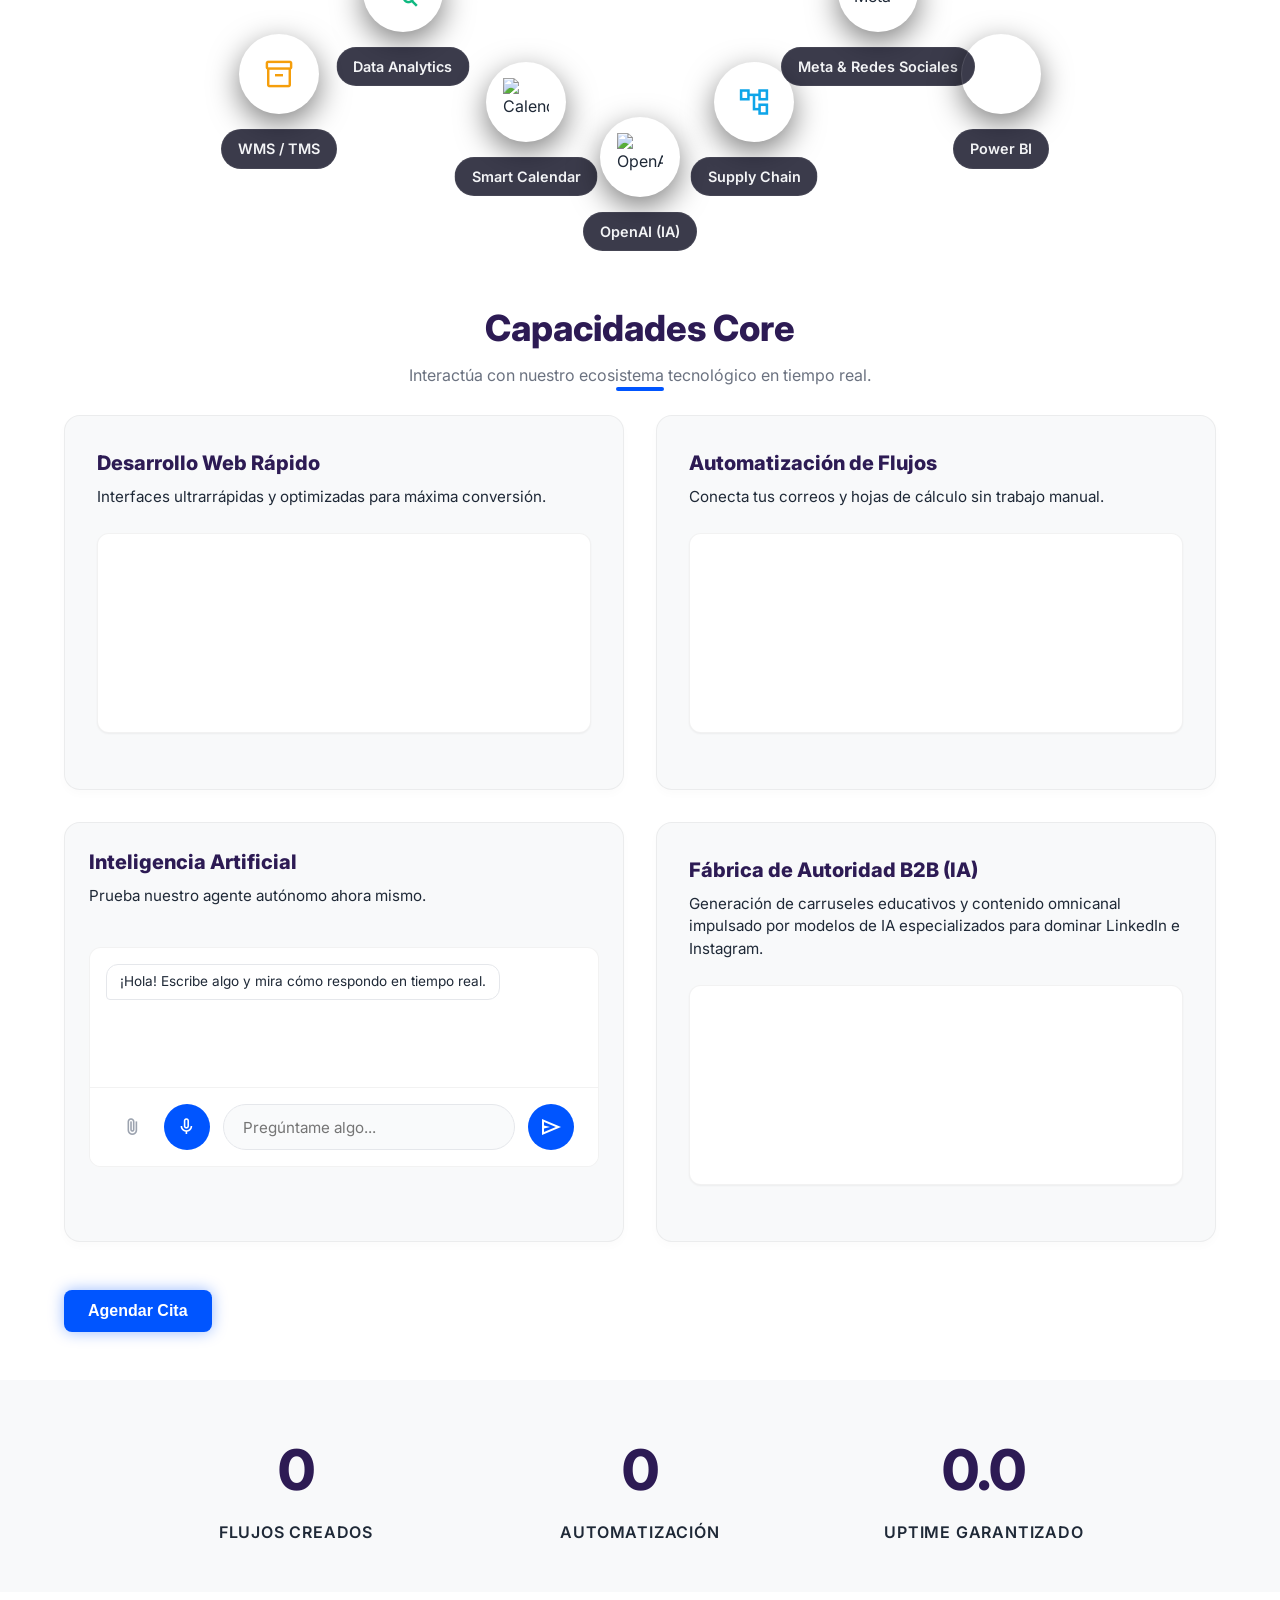
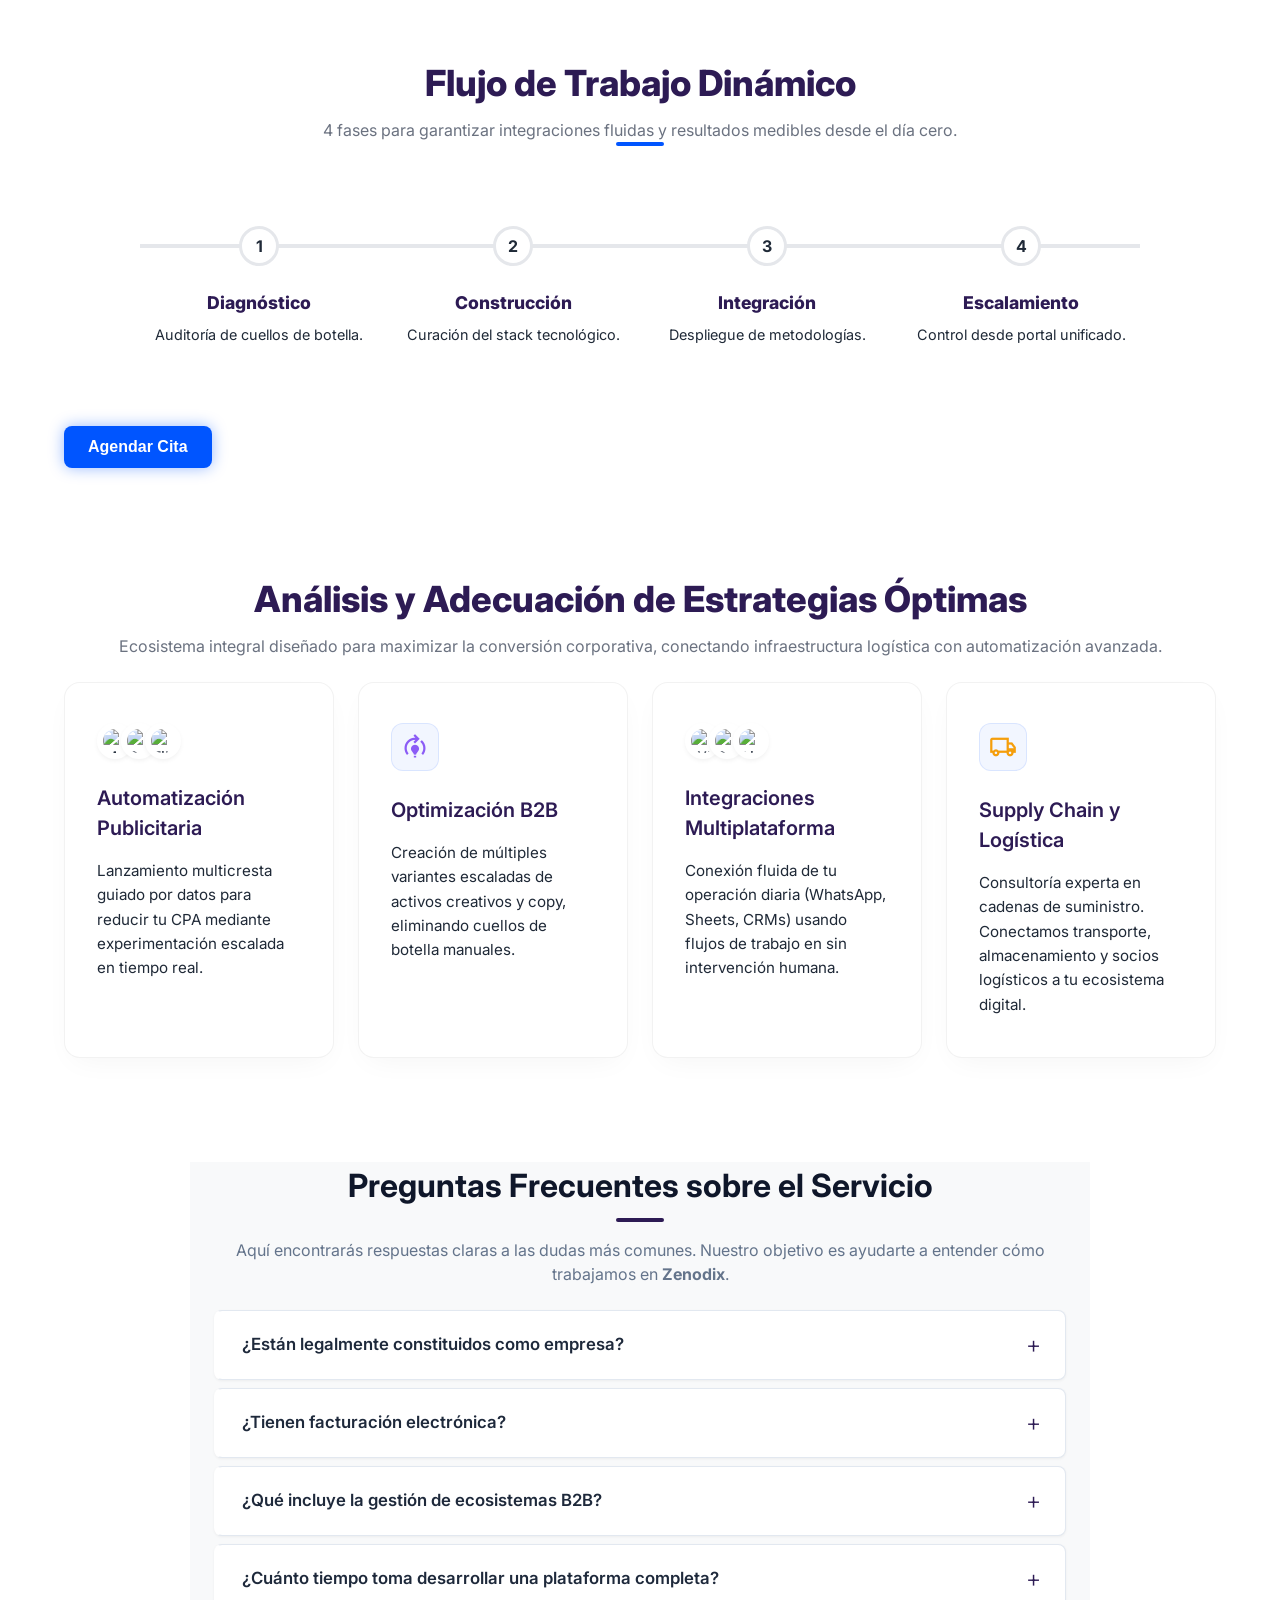
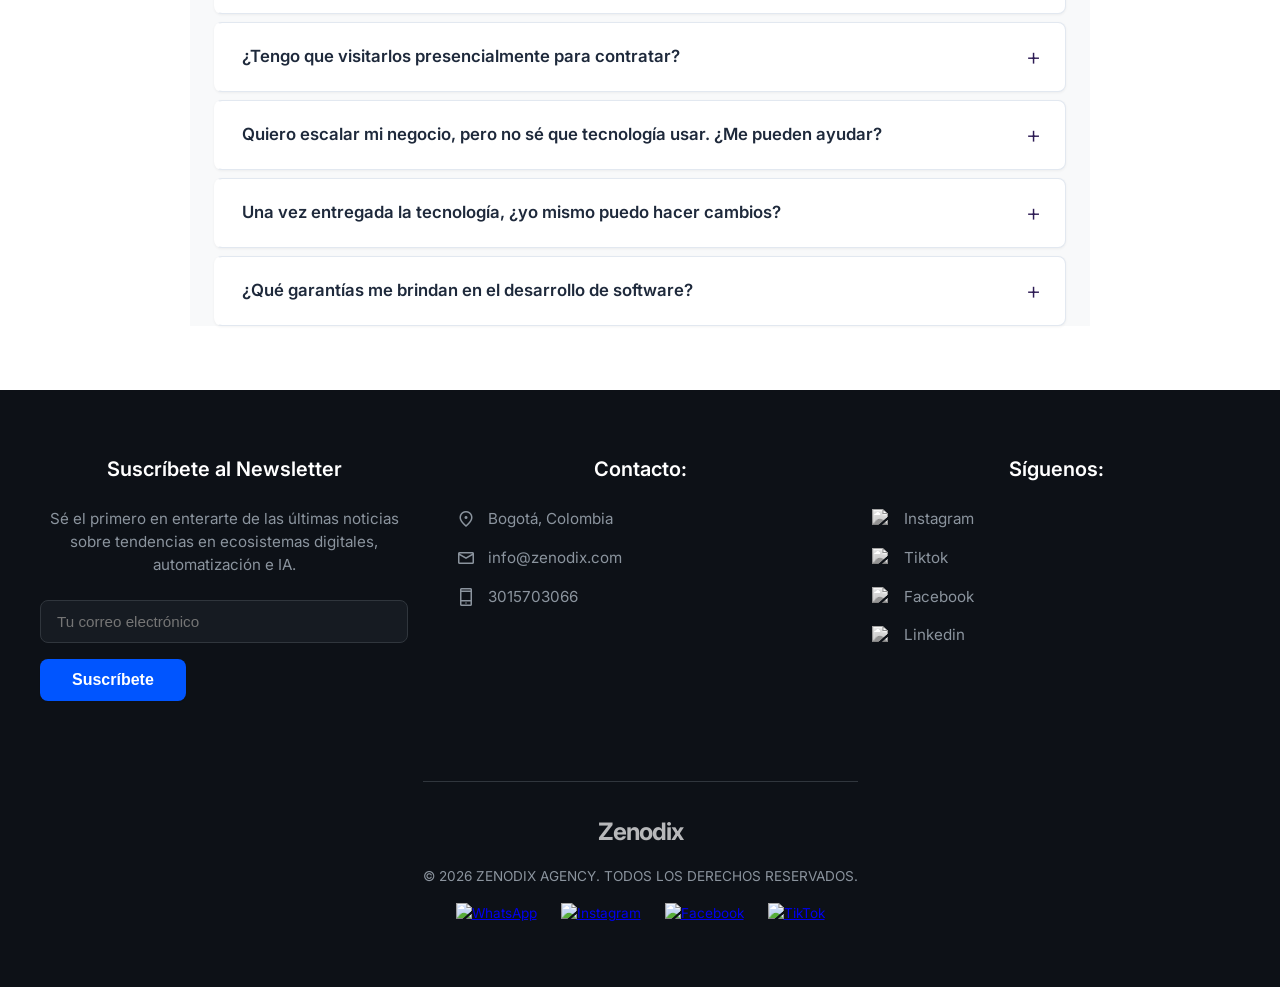
==== commit b3dd9516: "Add files via upload" ====
--- a/index.html
+++ b/index.html
@@ -27,18 +27,28 @@
     
     
     <link rel="icon" type="image/jpeg" href="favicon.jpg">
-    <link href="https://fonts.googleapis.com/css2?family=Inter:wght@400;500;600;700;800;900&display=swap" rel="stylesheet">
-    <link href="https://fonts.googleapis.com/css2?family=Material+Symbols+Outlined:wght,FILL@100..700,0..1&display=swap" rel="stylesheet">
+    <!-- Font Preloads to unblock render (FCP / LCP Optimization) -->
+    <link rel="preload" as="style" href="https://fonts.googleapis.com/css2?family=Inter:wght@400;500;600;700;800;900&display=swap">
+    <link rel="preload" as="style" href="https://fonts.googleapis.com/css2?family=Material+Symbols+Outlined:wght,FILL@100..700,0..1&display=swap">
+    
+    <!-- Deferred stylesheet loading -->
+    <link rel="stylesheet" href="https://fonts.googleapis.com/css2?family=Inter:wght@400;500;600;700;800;900&display=swap" media="print" onload="this.media='all'">
+    <link rel="stylesheet" href="https://fonts.googleapis.com/css2?family=Material+Symbols+Outlined:wght,FILL@100..700,0..1&display=swap" media="print" onload="this.media='all'">
+    
+    <noscript>
+        <link rel="stylesheet" href="https://fonts.googleapis.com/css2?family=Inter:wght@400;500;600;700;800;900&display=swap">
+        <link rel="stylesheet" href="https://fonts.googleapis.com/css2?family=Material+Symbols+Outlined:wght,FILL@100..700,0..1&display=swap">
+    </noscript>
     <link rel="preload" as="style" href="styles.css">
     <link rel="stylesheet" href="styles.css">
-    <link rel="preload" as="image" href="zenodix-logo-center.jpg">
+    <link rel="preload" as="image" href="zenodix-logo-center.jpg" fetchpriority="high">
 </head>
 <body>
 
     <!-- Header / Navbar -->
     <header class="navbar">
         <div class="logo-container">
-            <img src="zenodix-logo-center.jpg" alt="Zenodix Logo" class="brand-logo" style="border-radius: 6px;" width="120" height="32">
+            <img src="zenodix-logo-center.jpg" alt="Zenodix Logo" class="brand-logo" style="border-radius: 6px;" width="120" height="32" fetchpriority="high" fetchpriority="high">
             <span class="brand-name">Zenodix</span>
         </div>
         <nav class="nav-links">
@@ -50,7 +60,7 @@
                 Portal Cliente
             </a>
         </nav>
-        <button class="btn btn-primary glow-btn" onclick="window.open('https://cal.com/jhon-harlly-yate-linares-h4vio3/15min', '_blank')">Agendar Cita</button>
+        <button class="btn btn-primary glow-btn" onclick="window.open('https://cal.com/jhon-harlly-yate-linares-h4vio3/30min', '_blank')">Agendar Cita</button>
     </header>
 
     <!-- Hero Section -->
@@ -59,184 +69,129 @@
         <canvas id="hero-canvas"></canvas>
         
         <div class="hero-content glass-effect" style="z-index: 10; max-width: 900px; padding-inline: 1rem;">
-            <span class="badge">Agencia de Software Factory</span>
-            <h1 style="font-size: clamp(2rem, 5vw, 4rem); line-height: 1.15; margin-bottom: 1.5rem;">Desarrollo de Software a la Medida y Ecosistemas IA.</h1>
-            <p class="subtitle" style="font-size: clamp(1rem, 2vw, 1.25rem); line-height: 1.6;">Construimos Web Apps y Aplicaciones Móviles nativas integradas con Inteligencia Artificial para automatizar y escalar tus operaciones de Logística, CRM y Marketing.</p>
+            <span class="badge">Agencia de Software B2B</span>
+            <h1 style="font-size: clamp(2rem, 5vw, 4rem); line-height: 1.15; margin-bottom: 1.5rem;">Desarrollo de Software B2B de Élite y Automatización IA para Operaciones de Alto Valor.</h1>
+            <p class="subtitle" style="font-size: clamp(1rem, 2vw, 1.25rem); line-height: 1.6;">Construimos plataformas SaaS a medida, integramos CRM Omnicanal y desplegamos Agentes de IA que escalan sin incrementar tu nómina. Tú dominas la estrategia, nosotros construimos la infraestructura.</p>
             <div class="hero-actions">
-                <button class="btn btn-primary glow-btn" onclick="window.open('https://cal.com/jhon-harlly-yate-linares-h4vio3/15min', '_blank')">Agendar Cita</button>
-                <button class="btn btn-outline" onclick="window.location.href='#servicios'">Ver Servicios</button>
+                <button class="btn btn-primary glow-btn" onclick="window.open('https://cal.com/jhon-harlly-yate-linares-h4vio3/30min', '_blank')">Hablar con un Arquitecto de Software</button>
+                <button class="btn btn-outline" onclick="window.open('https://wa.me/573214741783?text=Hola%20Zenodix,%20quiero%20solicitar%20una%20auditor%C3%ADa%20de%20mi%20ecosistema%20actual', '_blank')">Auditar mi Ecosistema Actual</button>
             </div>
         </div>
     </section>
 
-    <!-- Node Ecosystem Section (Advanced Services) -->
-    <section id="servicios" class="services">
+    </section>
+
+    <!-- NEW SECTION: B2B Architecture (3 Packages) -->
+    <section id="arquitectura" style="max-width: 1200px; margin: 4rem auto; padding: 0 1.5rem;">
         <div class="section-header center mb-12">
-            <h2>Ecosistemas Conectados</h2>
-            <p>Desarrollo Web de Alto Rendimiento impulsado por Automatización Avanzada.</p>
+            <h2>Arquitecturas de Solución B2B</h2>
+            <p>Empaquetamos la tecnología de Silicon Valley en sistemas listos para operar y escalar tu negocio.</p>
             <div class="divider mt-4 mx-auto"></div>
         </div>
-        
-        <div class="node-network-wrapper">
-            <!-- Node Canvas for JS Connections -->
-            <canvas id="nodeConnections" class="node-canvas"></canvas>
+
+        <div style="display: grid; grid-template-columns: repeat(auto-fit, minmax(320px, 1fr)); gap: 2rem;">
             
-            <div class="node-container">
-                <!-- Center Hub -->
-                <div class="node-item center-hub" data-node="zenodix">
-                    <div class="node-icon" style="background: white; padding: 2px; border-radius: 50%; overflow: hidden;">
-                        <img src="zenodix-logo-center.jpg" alt="Zenodix Logo" width="56" height="56" style="border-radius: 50%; object-fit: contain; transform: scale(1.15);" loading="lazy">
-                    </div>
-                    <span class="node-label">Ecosistema Zenodix</span>
-                </div>
-                
-                <!-- Far Left Orbit -->
-                <div class="node-item satellite" data-node="stripe" style="top: 50%; left: 5%;">
-                    <div class="node-icon">
-                        <img src="https://res.cloudinary.com/dzzdjpjjp/image/upload/v1773704351/Gemini_Generated_Image_acjwh9acjwh9acjw_ahepip.jpg" alt="Stripe" width="40" height="40" loading="lazy">
-                    </div>
-                    <span class="node-label">Pagos</span>
-                </div>
-                <div class="node-item satellite" data-node="hostinger" style="top: 15%; left: 12%;">
-                    <div class="node-icon">
-                        <img src="https://cdn.simpleicons.org/hostinger/673DE6" alt="Hostinger" width="36" height="36" loading="lazy">
-                    </div>
-                    <span class="node-label">Hostinger</span>
-                </div>
-                <div class="node-item satellite" data-node="wmstms" style="top: 85%; left: 12%;">
-                    <div class="node-icon">
-                        <span class="material-symbols-outlined" style="font-size: 32px; color: #F59E0B;">inventory_2</span>
-                    </div>
-                    <span class="node-label">WMS / TMS</span>
-                </div>
-
-                <!-- Mid Left Orbit -->
-                <div class="node-item satellite" data-node="n8n" style="top: 30%; left: 25%;">
-                    <div class="node-icon">
-                        <img src="https://cdn.simpleicons.org/n8n/ea4b71" alt="n8n" width="40" height="40" loading="lazy">
-                    </div>
-                    <span class="node-label">n8n (Lógica Automática)</span>
-                </div>
-                <div class="node-item satellite" data-node="analytics" style="top: 70%; left: 25%;">
-                    <div class="node-icon">
-                        <span class="material-symbols-outlined" style="font-size: 32px; color: #10B981;">query_stats</span>
-                    </div>
-                    <span class="node-label">Data Analytics</span>
-                </div>
-                <div class="node-item satellite" data-node="webdev" style="top: 10%; left: 38%;">
-                    <div class="node-icon">
-                        <span class="material-symbols-outlined" style="font-size: 32px; color: #2563EB;">code_blocks</span>
-                    </div>
-                    <span class="node-label">Programación Web</span>
-                </div>
-                <div class="node-item satellite" data-node="calendar" style="top: 90%; left: 38%;">
-                    <div class="node-icon">
-                        <img src="https://cdn.simpleicons.org/googlecalendar/4285F4" alt="Calendar" width="40" height="40" loading="lazy">
-                    </div>
-                    <span class="node-label">Smart Calendar</span>
-                </div>
-
-                <!-- Center Column -->
-                <div class="node-item satellite" data-node="shopify" style="top: 0%; left: 50%;">
-                    <div class="node-icon">
-                        <img src="https://cdn.simpleicons.org/shopify/95BF47" alt="Shopify" width="40" height="40" loading="lazy">
-                    </div>
-                    <span class="node-label">Shopify</span>
-                </div>
-                <div class="node-item satellite" data-node="openai" style="top: 100%; left: 50%;">
-                    <div class="node-icon">
-                        <img src="https://res.cloudinary.com/dzzdjpjjp/image/upload/v1773704012/open-ai-logo-png_seeklogo-428036_fy7shs.png" alt="OpenAI" width="36" height="36" loading="lazy">
-                    </div>
-                    <span class="node-label">OpenAI (IA)</span>
-                </div>
-
-                <!-- Mid Right Orbit -->
-                <div class="node-item satellite" data-node="woocommerce" style="top: 10%; left: 62%;">
-                    <div class="node-icon">
-                        <img src="https://cdn.simpleicons.org/woocommerce/96588A" alt="WooCommerce" width="36" height="36" loading="lazy">
-                    </div>
-                    <span class="node-label">WooCommerce</span>
-                </div>
-                <div class="node-item satellite" data-node="supplychain" style="top: 90%; left: 62%;">
-                    <div class="node-icon">
-                        <span class="material-symbols-outlined" style="font-size: 34px; color: #0EA5E9;">account_tree</span>
-                    </div>
-                    <span class="node-label">Supply Chain</span>
-                </div>
-                <div class="node-item satellite" data-node="whatsapp" style="top: 30%; left: 75%;">
-                    <div class="node-icon">
-                        <img src="https://cdn.simpleicons.org/whatsapp/25D366" alt="WhatsApp Bot" width="40" height="40" loading="lazy">
-                    </div>
-                    <span class="node-label">WhatsApp Bot API</span>
-                </div>
-                <div class="node-item satellite" data-node="social" style="top: 70%; left: 75%;">
-                    <div class="node-icon">
-                        <img src="https://cdn.simpleicons.org/meta/046A38" alt="Meta" width="40" height="40" loading="lazy">
-                    </div>
-                    <span class="node-label">Meta & Redes Sociales</span>
-                </div>
-
-                <!-- Far Right Orbit -->
-                <div class="node-item satellite" data-node="appdev" style="top: 15%; left: 88%;">
-                    <div class="node-icon" style="display: flex; gap: 4px; padding-top: 5px;">
-                        <img src="https://cdn.simpleicons.org/apple/000000" width="22" height="22" alt="Apple" loading="lazy">
-                        <img src="https://cdn.simpleicons.org/android/3DDC84" width="22" height="22" alt="Android" loading="lazy">
-                    </div>
-                    <span class="node-label">Desarrollo Apps</span>
-                </div>
-                <div class="node-item satellite" data-node="powerbi" style="top: 85%; left: 88%;">
-                    <div class="node-icon">
-                        <img src="https://upload.wikimedia.org/wikipedia/commons/c/cf/New_Power_BI_Logo.svg" alt="Power BI" width="36" height="36" onerror="this.src='https://cdn.simpleicons.org/powerbi/F2C811'" loading="lazy">
-                    </div>
-                    <span class="node-label">Power BI</span>
-                </div>
-                <div class="node-item satellite" data-node="googleads" style="top: 50%; left: 95%;">
-                    <div class="node-icon">
-                        <img src="https://cdn.simpleicons.org/googleads/F4B400" alt="Google Ads" width="40" height="40" loading="lazy">
-                    </div>
-                    <span class="node-label">Google Ads</span>
-                </div>
-            </div>
-        </div>
-
-
+            <!-- Package 1: Desarrollo Web y Landing Pages -->
+            <a href="https://wa.me/573214741783?text=Hola%20Zenodix,%20estoy%20interesado%20en%20el%20paquete:%20Desarrollo%20Web%20y%20Landing%20Pages" target="_blank" style="text-decoration: none; color: inherit;">
+                <div class="b2b-card" style="background: white; border: 1px solid #e2e8f0; border-radius: 16px; padding: 2.5rem; box-shadow: 0 4px 6px -1px rgba(0,0,0,0.05); display: flex; flex-direction: column; transition: all 0.3s ease; height: 100%;">
+                    <div style="background: rgba(0, 85, 255, 0.1); width: 60px; height: 60px; border-radius: 12px; display: flex; align-items: center; justify-content: center; margin-bottom: 1.5rem;">
+                        <span class="material-symbols-outlined" style="color: var(--color-primary); font-size: 32px;">web</span>
+                    </div>
+                    <h3 style="font-size: 1.5rem; margin-bottom: 1rem; color: #1e293b;">Desarrollo Web & Landing Pages</h3>
+                    <p style="color: #64748b; line-height: 1.6; margin-bottom: 1.5rem; flex-grow: 1;">Páginas optimizadas para máxima conversión B2B. Más que sitios web, construimos máquinas de captura de leads con copy persuasivo y diseño intuitivo.</p>
+                    <ul style="list-style: none; padding: 0; margin: 0 0 2rem 0; color: #475569; font-size: 0.95rem;">
+                        <li style="margin-bottom: 0.5rem; display: flex; align-items: center; gap: 8px;"><span class="material-symbols-outlined" style="color: var(--color-primary); font-size: 18px;">check</span> Copy orientado a ventas</li>
+                        <li style="margin-bottom: 0.5rem; display: flex; align-items: center; gap: 8px;"><span class="material-symbols-outlined" style="color: var(--color-primary); font-size: 18px;">check</span> Velocidad de carga extrema</li>
+                        <li style="display: flex; align-items: center; gap: 8px;"><span class="material-symbols-outlined" style="color: var(--color-primary); font-size: 18px;">check</span> SEO Técnico Integrado</li>
+                    </ul>
+                </div>
+            </a>
+
+            <!-- Package 2: Aplicaciones Móviles -->
+            <a href="https://wa.me/573214741783?text=Hola%20Zenodix,%20estoy%20interesado%20en%20el%20paquete:%20Aplicaciones%20Móviles" target="_blank" style="text-decoration: none; color: inherit;">
+                <div class="b2b-card" style="background: white; border: 1px solid #e2e8f0; border-radius: 16px; padding: 2.5rem; box-shadow: 0 4px 6px -1px rgba(0,0,0,0.05); display: flex; flex-direction: column; transition: all 0.3s ease; height: 100%;">
+                    <div style="background: rgba(139, 92, 246, 0.1); width: 60px; height: 60px; border-radius: 12px; display: flex; align-items: center; justify-content: center; margin-bottom: 1.5rem;">
+                        <span class="material-symbols-outlined" style="color: #8B5CF6; font-size: 32px;">smartphone</span>
+                    </div>
+                    <h3 style="font-size: 1.5rem; margin-bottom: 1rem; color: #1e293b;">Aplicaciones Móviles Nativas</h3>
+                    <p style="color: #64748b; line-height: 1.6; margin-bottom: 1.5rem; flex-grow: 1;">Lleva tu modelo de negocio al bolsillo de tus clientes. Apps iOS y Android con experiencias fluidas y notificaciones push estratégicas.</p>
+                    <ul style="list-style: none; padding: 0; margin: 0 0 2rem 0; color: #475569; font-size: 0.95rem;">
+                        <li style="margin-bottom: 0.5rem; display: flex; align-items: center; gap: 8px;"><span class="material-symbols-outlined" style="color: #8B5CF6; font-size: 18px;">check</span> iOS y Android simultáneo</li>
+                        <li style="margin-bottom: 0.5rem; display: flex; align-items: center; gap: 8px;"><span class="material-symbols-outlined" style="color: #8B5CF6; font-size: 18px;">check</span> Interfaz adictiva (UX/UI)</li>
+                        <li style="display: flex; align-items: center; gap: 8px;"><span class="material-symbols-outlined" style="color: #8B5CF6; font-size: 18px;">check</span> Backend escalable</li>
+                    </ul>
+                </div>
+            </a>
+
+            <!-- Package 3: El Constructor E-commerce -->
+            <a href="https://wa.me/573214741783?text=Hola%20Zenodix,%20estoy%20interesado%20en%20el%20paquete:%20Constructor%20E-commerce" target="_blank" style="text-decoration: none; color: inherit;">
+                <div class="b2b-card" style="background: white; border: 1px solid #e2e8f0; border-radius: 16px; padding: 2.5rem; box-shadow: 0 4px 6px -1px rgba(0,0,0,0.05); display: flex; flex-direction: column; transition: all 0.3s ease; height: 100%;">
+                    <div style="background: rgba(0, 255, 204, 0.1); width: 60px; height: 60px; border-radius: 12px; display: flex; align-items: center; justify-content: center; margin-bottom: 1.5rem;">
+                        <span class="material-symbols-outlined" style="color: #059669; font-size: 32px;">storefront</span>
+                    </div>
+                    <h3 style="font-size: 1.5rem; margin-bottom: 1rem; color: #1e293b;">Constructor E-commerce</h3>
+                    <p style="color: #64748b; line-height: 1.6; margin-bottom: 1.5rem; flex-grow: 1;">Integración end-to-end con Shopify y pasarelas de pago. Olvídate del trabajo manual y recupera carritos abandonados automáticamente.</p>
+                    <ul style="list-style: none; padding: 0; margin: 0 0 2rem 0; color: #475569; font-size: 0.95rem;">
+                        <li style="margin-bottom: 0.5rem; display: flex; align-items: center; gap: 8px;"><span class="material-symbols-outlined" style="color: #059669; font-size: 18px;">check</span> Inventario Sincronizado</li>
+                        <li style="margin-bottom: 0.5rem; display: flex; align-items: center; gap: 8px;"><span class="material-symbols-outlined" style="color: #059669; font-size: 18px;">check</span> Upsell/Cross-sell Automático</li>
+                        <li style="display: flex; align-items: center; gap: 8px;"><span class="material-symbols-outlined" style="color: #059669; font-size: 18px;">check</span> Logs de Logística Integral</li>
+                    </ul>
+                </div>
+            </a>
+
+
+            
+        </div>
+        
+        <style>
+            .b2b-card:hover {
+                transform: translateY(-8px);
+                box-shadow: 0 20px 25px -5px rgba(0, 85, 255, 0.2), 0 8px 10px -6px rgba(0, 85, 255, 0.15) !important;
+                border-color: rgba(0, 85, 255, 0.5) !important;
+            }
+            .b2b-card.highlight:hover {
+                transform: translateY(-8px);
+                box-shadow: 0 20px 25px -5px rgba(0, 85, 255, 0.3), 0 8px 10px -6px rgba(0, 85, 255, 0.2) !important;
+                border-color: var(--color-accent) !important;
+            }
+        </style>
     </section>
 
     <!-- NEW MARKETING PSYCHOLOGY SECTION: CONTRAST EFFECT & LOSS AVERSION -->
     <section id="porque-zenodix" style="max-width: 1000px; margin: 6rem auto; padding: 0 1.5rem;">
         <div class="section-header center mb-8">
-            <h2 style="font-size: 2.2rem; color: var(--color-primary); line-height: 1.2;">Sal de la trampa del trabajo manual</h2>
-            <p style="font-size: 1.1rem; color: var(--color-text-secondary); margin-top: 0.5rem; max-width: 700px; margin-inline: auto;">Cientos de empresas logísticas y B2B pierden hasta un 40% de sus clientes potenciales por lentitud operativa. Así evitamos que te suceda:</p>
+            <h2 style="font-size: 2.2rem; color: var(--color-primary); line-height: 1.2;">Escala tu Operación sin Multiplicar tus Costos</h2>
+            <p style="font-size: 1.1rem; color: var(--color-text-secondary); margin-top: 0.5rem; max-width: 700px; margin-inline: auto;">El 80% de las empresas B2B y logísticas frenan su crecimiento por cuellos de botella operativos y software fragmentado. Así transformamos tu infraestructura para volverla tu mayor ventaja:</p>
         </div>
 
         <div style="display: grid; grid-template-columns: repeat(auto-fit, minmax(min(100%, 280px), 1fr)); gap: 2rem; margin-top: 3rem;">
             <!-- Lo que pierdes (Status Quo) -->
             <div style="border: 1px solid #fecaca; background: #fffcfc; padding: 2.5rem; border-radius: 16px; position: relative;">
-                <div style="position: absolute; top: -15px; left: 20px; background: #ef4444; color: white; padding: 4px 12px; border-radius: 20px; font-weight: 600; font-size: 0.85rem; letter-spacing: 0.5px;">EL PROBLEMA DE HOY</div>
+                <div style="position: absolute; top: -15px; left: 20px; background: #ef4444; color: white; padding: 4px 12px; border-radius: 20px; font-weight: 600; font-size: 0.85rem; letter-spacing: 0.5px;">EL COSTO DEL STATUS QUO</div>
                 <h3 style="color: #991b1b; font-size: 1.5rem; margin-bottom: 1.5rem; display: flex; align-items: center; gap: 8px;"><span class="material-symbols-outlined">trending_down</span> Crecimiento Estancado</h3>
                 <ul style="list-style: none; padding: 0; margin: 0; color: #7f1d1d; line-height: 1.8;">
-                    <li style="display: flex; gap: 10px; margin-bottom: 12px;"><span class="material-symbols-outlined" style="color: #ef4444;">close</span> Software SaaS genérico enlatado que no se adapta 100% a tu negocio.</li>
-                    <li style="display: flex; gap: 10px; margin-bottom: 12px;"><span class="material-symbols-outlined" style="color: #ef4444;">close</span> Pagar múltiples herramientas aisladas que no se hablan entre sí (CRM, WMS, Marketing).</li>
-                    <li style="display: flex; gap: 10px; margin-bottom: 12px;"><span class="material-symbols-outlined" style="color: #ef4444;">close</span> Operativa asfixiada por procesos manuales empoderados por hojas de Excel rotas.</li>
+                    <li style="display: flex; gap: 10px; margin-bottom: 12px;"><span class="material-symbols-outlined" style="color: #ef4444;">close</span> <strong>Software Genérico:</strong> Soluciones "enlatadas" que obligan a tu negocio a adaptarse a sus rigideces y limitaciones.</li>
+                    <li style="display: flex; gap: 10px; margin-bottom: 12px;"><span class="material-symbols-outlined" style="color: #ef4444;">close</span> <strong>Datos Fragmentados:</strong> Pago de múltiples licencias costosas (CRM, WMS, ERP) que no se comunican en tiempo real.</li>
+                    <li style="display: flex; gap: 10px; margin-bottom: 12px;"><span class="material-symbols-outlined" style="color: #ef4444;">close</span> <strong>Fugas Operativas:</strong> Talento humano y capital desperdiciados en cruzar hojas de cálculo frágiles y tareas repetitivas.</li>
                 </ul>
             </div>
 
             <!-- Zenodix Way (Ganancia y Control) -->
             <div style="border: 2px solid #10b981; background: #f0fdf4; padding: 2.5rem; border-radius: 16px; box-shadow: 0 10px 25px rgba(16,185,129,0.1); position: relative;">
-                <div style="position: absolute; top: -15px; left: 20px; background: #10b981; color: white; padding: 4px 12px; border-radius: 20px; font-weight: 600; font-size: 0.85rem; letter-spacing: 0.5px;">EL MÉTODO ZENODIX</div>
-                <h3 style="color: #065f46; font-size: 1.5rem; margin-bottom: 1.5rem; display: flex; align-items: center; gap: 8px;"><span class="material-symbols-outlined">rocket_launch</span> Factory de Ecosistemas</h3>
+                <div style="position: absolute; top: -15px; left: 20px; background: #10b981; color: white; padding: 4px 12px; border-radius: 20px; font-weight: 600; font-size: 0.85rem; letter-spacing: 0.5px;">LA VENTAJA COMPETITIVA</div>
+                <h3 style="color: #065f46; font-size: 1.5rem; margin-bottom: 1.5rem; display: flex; align-items: center; gap: 8px;"><span class="material-symbols-outlined">rocket_launch</span> Sistemas Centralizados</h3>
                 <ul style="list-style: none; padding: 0; margin: 0; color: #064e3b; line-height: 1.8;">
-                    <li style="display: flex; gap: 10px; margin-bottom: 12px;"><span class="material-symbols-outlined" style="color: #10b981;">check_circle</span> Desarrollo nativo Web y Móvil hecho estrictamente a la medida de tu modelo de negocio.</li>
-                    <li style="display: flex; gap: 10px; margin-bottom: 12px;"><span class="material-symbols-outlined" style="color: #10b981;">check_circle</span> Orquestación global por IA (Agentes), vinculando ventas con tu flujo logístico.</li>
-                    <li style="display: flex; gap: 10px; margin-bottom: 12px;"><span class="material-symbols-outlined" style="color: #10b981;">check_circle</span> Solución "White Label": Tu propia plataforma e IP en servidores seguros y escalables.</li>
+                    <li style="display: flex; gap: 10px; margin-bottom: 12px;"><span class="material-symbols-outlined" style="color: #10b981;">check_circle</span> <strong>Arquitectura Especializada:</strong> Diseño y desarrollo Web y Móvil moldeado estrictamente sobre tu operativa diaria.</li>
+                    <li style="display: flex; gap: 10px; margin-bottom: 12px;"><span class="material-symbols-outlined" style="color: #10b981;">check_circle</span> <strong>Orquestación End-to-End:</strong> Agentes de Inteligencia Artificial que conectan la venta directamente con la fase logística.</li>
+                    <li style="display: flex; gap: 10px; margin-bottom: 12px;"><span class="material-symbols-outlined" style="color: #10b981;">check_circle</span> <strong>Solución "White Label":</strong> Tú eres el dueño. Obtén una plataforma patentada, bajo tu marca, servidores y propiedad intelectual.</li>
                 </ul>
             </div>
         </div>
 
         <div style="text-align: center; margin-top: 4rem;">
-            <p style="font-size: 1.15rem; color: var(--color-primary); font-weight: 600; margin-bottom: 1.5rem;">Garantiza a tus clientes un servicio al nivel de los gigantes logísticos.</p>
-            <a href="#idea-chat" class="btn btn-primary" style="font-size: 1.15rem; padding: 1rem 2.5rem; border-radius: 50px; background: var(--color-accent); display: inline-flex; align-items: center; justify-content: center; gap: 10px; box-shadow: 0 6px 20px rgba(0, 169, 79, 0.4); text-decoration: none; border: none; cursor: pointer;">
-                Quiero que analicen mi operación <span class="material-symbols-outlined" style="animation: bounce 2s infinite;">arrow_downward</span>
+            <p style="font-size: 1.15rem; color: var(--color-primary); font-weight: 600; margin-bottom: 1.5rem;">Construye la barrera tecnológica que te diferenciará definitivamente de tu competencia.</p>
+            <a href="https://cal.com/jhon-harlly-yate-linares-h4vio3/30min" target="_blank" rel="noopener noreferrer" class="btn btn-primary" style="font-size: 1.15rem; padding: 1rem 2.5rem; border-radius: 50px; background: var(--color-accent); display: inline-flex; align-items: center; justify-content: center; gap: 10px; box-shadow: 0 6px 20px rgba(0, 169, 79, 0.4); text-decoration: none; border: none; cursor: pointer;">
+                Solicitar una Auditoría Técnica <span class="material-symbols-outlined" style="animation: bounce 2s infinite;">calendar_month</span>
             </a>
         </div>
         <style>
@@ -249,35 +204,6 @@
     </section>
 
     <!-- Embedded AI Consult Chat Section -->
-    <section id="idea-chat" style="max-width: 800px; margin: 0 auto 5rem auto; padding: 0 1.5rem; scroll-margin-top: 100px;">
-        <div class="section-header center mb-8">
-            <h2 style="font-size: 2rem; color: var(--color-primary); line-height: 1.2;">¿Tienes dudas de lo que estás buscando?</h2>
-            <p style="font-size: 1.05rem; color: var(--color-text-secondary); line-height: 1.6; margin-top: 0.5rem;">Dime tu idea y juntos podemos aclararla para agendar una reunión y avanzar en tu proyecto.</p>
-        </div>
-        
-        <div class="idea-chat-container">
-            <div class="idea-chat-body" id="ideaChatBody">
-                <div class="srs-msg srs-ai" id="initialAiGreeting">
-                    ¡Hola! Soy tu Consultor Estratégico AI de Zenodix. Antes de comenzar a analizar tu idea, por favor regístrate para poder guardar tu avance y enviarte la propuesta final:
-                    <div id="leadCaptureForm" style="margin-top: 15px; display: flex; flex-direction: column; gap: 10px; background: rgba(255,255,255,0.5); padding: 15px; border-radius: 12px;">
-                        <input type="text" id="leadName" placeholder="Tu Nombre Completo" style="padding: 10px; border-radius: 8px; border: 1px solid #cbd5e1; font-family: inherit; font-size: 0.95rem;">
-                        <input type="tel" id="leadPhone" placeholder="Tu WhatsApp (ej: +57 300...)" style="padding: 10px; border-radius: 8px; border: 1px solid #cbd5e1; font-family: inherit; font-size: 0.95rem;">
-                        <button id="saveLeadBtn" style="padding: 10px; border-radius: 8px; border: none; background: var(--color-accent); color: white; font-weight: bold; cursor: pointer; transition: 0.2s; font-size: 1rem;">Comenzar Consultoría</button>
-                    </div>
-                </div>
-            </div>
-            <div class="idea-chat-input-area srs-input-group">
-                <label class="chat-icon-btn multimodal-btn" title="Adjuntar Archivo">
-                    <input type="file" id="ideaFileInput" accept="image/*,audio/*" hidden onchange="window.handleFileSelect(this, 'ideaFileAlert')">
-                    <span class="material-symbols-outlined" id="ideaFileAlert">attach_file</span>
-                </label>
-                <button class="chat-icon-btn multimodal-btn" id="ideaMicBtn" title="Voz (Próximamente)"><span class="material-symbols-outlined">mic</span></button>
-                <input type="text" id="ideaChatInput" placeholder="Escribe tu idea aquí..." autocomplete="off">
-                <button id="ideaSendBtn" class="send-btn"><span class="material-symbols-outlined">send</span></button>
-            </div>
-        </div>
-    </section>
-
     <section id="precios" class="pricing">
         <div class="section-header center">
             <h2>Planes y Precios</h2>
@@ -732,7 +658,209 @@
         </div>
     </section>
 
-    
+<section id="idea-chat" style="max-width: 800px; margin: 0 auto 5rem auto; padding: 0 1.5rem; scroll-margin-top: 100px;">
+        <div class="section-header center mb-8">
+            <h2 style="font-size: 2rem; color: var(--color-primary); line-height: 1.2;">¿Tienes dudas de lo que estás buscando?</h2>
+            <p style="font-size: 1.05rem; color: var(--color-text-secondary); line-height: 1.6; margin-top: 0.5rem;">Dime tu idea y juntos podemos aclararla para agendar una reunión y avanzar en tu proyecto.</p>
+        </div>
+        
+        <div class="idea-chat-container">
+            <div class="idea-chat-body" id="ideaChatBody">
+                <div class="srs-msg srs-ai" id="initialAiGreeting">
+                    ¡Hola! Soy tu Consultor Estratégico AI de Zenodix. Antes de comenzar a analizar tu idea, por favor regístrate para poder guardar tu avance y enviarte la propuesta final:
+                    <div id="leadCaptureForm" style="margin-top: 15px; display: flex; flex-direction: column; gap: 10px; background: rgba(255,255,255,0.5); padding: 15px; border-radius: 12px;">
+                        <input type="text" id="leadName" placeholder="Tu Nombre Completo" style="padding: 10px; border-radius: 8px; border: 1px solid #cbd5e1; font-family: inherit; font-size: 0.95rem;">
+                        <input type="tel" id="leadPhone" placeholder="Tu WhatsApp (ej: +57 300...)" style="padding: 10px; border-radius: 8px; border: 1px solid #cbd5e1; font-family: inherit; font-size: 0.95rem;">
+                        <button id="saveLeadBtn" style="padding: 10px; border-radius: 8px; border: none; background: var(--color-accent); color: white; font-weight: bold; cursor: pointer; transition: 0.2s; font-size: 1rem;">Comenzar Consultoría</button>
+                    </div>
+                </div>
+            </div>
+            
+            <div id="ideaIcebreakers" style="display: none; flex-direction: column; gap: 8px; margin-bottom: 15px; padding: 0 10px;">
+                <button class="icebreaker-btn" onclick="sendIdeaIcebreaker('Tengo leads, pero mi equipo colapsa al seguirlos.')">"Tengo leads, pero mi equipo colapsa al seguirlos."</button>
+                <button class="icebreaker-btn" onclick="sendIdeaIcebreaker('Necesito conectar mis campañas de Meta con mi base de datos.')">"Necesito conectar mis campañas de Meta con mi base de datos."</button>
+                <button class="icebreaker-btn" onclick="sendIdeaIcebreaker('Queremos crear una App SaaS para nuestros clientes VIP.')">"Queremos crear una App SaaS para nuestros clientes VIP."</button>
+            </div>
+            
+            <style>
+                .icebreaker-btn {
+                    background: rgba(0, 255, 204, 0.1);
+                    border: 1px solid rgba(0, 255, 204, 0.3);
+                    color: white;
+                    padding: 8px 15px;
+                    border-radius: 20px;
+                    font-size: 0.85rem;
+                    cursor: pointer;
+                    text-align: left;
+                    transition: 0.2s;
+                }
+                .icebreaker-btn:hover {
+                    background: rgba(0, 255, 204, 0.2);
+                    transform: translateY(-1px);
+                }
+            </style>
+
+            <script>
+                function sendIdeaIcebreaker(text) {
+                    const input = document.getElementById('ideaChatInput');
+                    const sendBtn = document.getElementById('ideaSendBtn');
+                    if(input && sendBtn && !input.disabled) {
+                        input.value = text;
+                        sendBtn.click();
+                    }
+                }
+            </script>
+
+            <div class="idea-chat-input-area srs-input-group">
+                <label class="chat-icon-btn multimodal-btn" title="Adjuntar Archivo">
+                    <input type="file" id="ideaFileInput" accept="image/*,audio/*" hidden onchange="window.handleFileSelect(this, 'ideaFileAlert')">
+                    <span class="material-symbols-outlined" id="ideaFileAlert">attach_file</span>
+                </label>
+                <button class="chat-icon-btn multimodal-btn" id="ideaMicBtn" title="Voz (Próximamente)"><span class="material-symbols-outlined">mic</span></button>
+                <input type="text" id="ideaChatInput" placeholder="Escribe tu idea aquí..." autocomplete="off">
+                <button id="ideaSendBtn" class="send-btn"><span class="material-symbols-outlined">send</span></button>
+            </div>
+        </div>
+    </section>
+
+    
+
+    
+<!-- Node Ecosystem Section (Advanced Services) -->
+    <section id="servicios" class="services">
+        <div class="section-header center mb-12">
+            <h2>Ecosistemas Conectados</h2>
+            <p>Desarrollo Web de Alto Rendimiento impulsado por Automatización Avanzada.</p>
+            <div class="divider mt-4 mx-auto"></div>
+        </div>
+        
+        <div class="node-network-wrapper">
+            <!-- Node Canvas for JS Connections -->
+            <canvas id="nodeConnections" class="node-canvas"></canvas>
+            
+            <div class="node-container">
+                <!-- Center Hub -->
+                <div class="node-item center-hub" data-node="zenodix">
+                    <div class="node-icon" style="background: white; padding: 2px; border-radius: 50%; overflow: hidden;">
+                        <img src="zenodix-logo-center.jpg" alt="Zenodix Logo" width="56" height="56" style="border-radius: 50%; object-fit: contain; transform: scale(1.15);" loading="lazy">
+                    </div>
+                    <span class="node-label">Ecosistema Zenodix</span>
+                </div>
+                
+                <!-- Far Left Orbit -->
+                <div class="node-item satellite" data-node="stripe" style="top: 50%; left: 5%;">
+                    <div class="node-icon">
+                        <img src="https://res.cloudinary.com/dzzdjpjjp/image/upload/v1773704351/Gemini_Generated_Image_acjwh9acjwh9acjw_ahepip.jpg" alt="Stripe" width="40" height="40" loading="lazy">
+                    </div>
+                    <span class="node-label">Pagos</span>
+                </div>
+                <div class="node-item satellite" data-node="hostinger" style="top: 15%; left: 12%;">
+                    <div class="node-icon">
+                        <img src="https://cdn.simpleicons.org/hostinger/673DE6" alt="Hostinger" width="36" height="36" loading="lazy">
+                    </div>
+                    <span class="node-label">Hostinger</span>
+                </div>
+                <div class="node-item satellite" data-node="wmstms" style="top: 85%; left: 12%;">
+                    <div class="node-icon">
+                        <span class="material-symbols-outlined" style="font-size: 32px; color: #F59E0B;">inventory_2</span>
+                    </div>
+                    <span class="node-label">WMS / TMS</span>
+                </div>
+
+                <!-- Mid Left Orbit -->
+                <div class="node-item satellite" data-node="n8n" style="top: 30%; left: 25%;">
+                    <div class="node-icon">
+                        <img src="https://cdn.simpleicons.org/n8n/ea4b71" alt="n8n" width="40" height="40" loading="lazy">
+                    </div>
+                    <span class="node-label">n8n (Lógica Automática)</span>
+                </div>
+                <div class="node-item satellite" data-node="analytics" style="top: 70%; left: 25%;">
+                    <div class="node-icon">
+                        <span class="material-symbols-outlined" style="font-size: 32px; color: #10B981;">query_stats</span>
+                    </div>
+                    <span class="node-label">Data Analytics</span>
+                </div>
+                <div class="node-item satellite" data-node="webdev" style="top: 10%; left: 38%;">
+                    <div class="node-icon">
+                        <span class="material-symbols-outlined" style="font-size: 32px; color: #2563EB;">code_blocks</span>
+                    </div>
+                    <span class="node-label">Programación Web</span>
+                </div>
+                <div class="node-item satellite" data-node="calendar" style="top: 90%; left: 38%;">
+                    <div class="node-icon">
+                        <img src="https://cdn.simpleicons.org/googlecalendar/4285F4" alt="Calendar" width="40" height="40" loading="lazy">
+                    </div>
+                    <span class="node-label">Smart Calendar</span>
+                </div>
+
+                <!-- Center Column -->
+                <div class="node-item satellite" data-node="shopify" style="top: 0%; left: 50%;">
+                    <div class="node-icon">
+                        <img src="https://cdn.simpleicons.org/shopify/95BF47" alt="Shopify" width="40" height="40" loading="lazy">
+                    </div>
+                    <span class="node-label">Shopify</span>
+                </div>
+                <div class="node-item satellite" data-node="openai" style="top: 100%; left: 50%;">
+                    <div class="node-icon">
+                        <img src="https://res.cloudinary.com/dzzdjpjjp/image/upload/v1773704012/open-ai-logo-png_seeklogo-428036_fy7shs.png" alt="OpenAI" width="36" height="36" loading="lazy">
+                    </div>
+                    <span class="node-label">OpenAI (IA)</span>
+                </div>
+
+                <!-- Mid Right Orbit -->
+                <div class="node-item satellite" data-node="woocommerce" style="top: 10%; left: 62%;">
+                    <div class="node-icon">
+                        <img src="https://cdn.simpleicons.org/woocommerce/96588A" alt="WooCommerce" width="36" height="36" loading="lazy">
+                    </div>
+                    <span class="node-label">WooCommerce</span>
+                </div>
+                <div class="node-item satellite" data-node="supplychain" style="top: 90%; left: 62%;">
+                    <div class="node-icon">
+                        <span class="material-symbols-outlined" style="font-size: 34px; color: #0EA5E9;">account_tree</span>
+                    </div>
+                    <span class="node-label">Supply Chain</span>
+                </div>
+                <div class="node-item satellite" data-node="whatsapp" style="top: 30%; left: 75%;">
+                    <div class="node-icon">
+                        <img src="https://cdn.simpleicons.org/whatsapp/25D366" alt="WhatsApp Bot" width="40" height="40" loading="lazy">
+                    </div>
+                    <span class="node-label">WhatsApp Bot API</span>
+                </div>
+                <div class="node-item satellite" data-node="social" style="top: 70%; left: 75%;">
+                    <div class="node-icon">
+                        <img src="https://cdn.simpleicons.org/meta/046A38" alt="Meta" width="40" height="40" loading="lazy">
+                    </div>
+                    <span class="node-label">Meta & Redes Sociales</span>
+                </div>
+
+                <!-- Far Right Orbit -->
+                <div class="node-item satellite" data-node="appdev" style="top: 15%; left: 88%;">
+                    <div class="node-icon" style="display: flex; gap: 4px; padding-top: 5px;">
+                        <img src="https://cdn.simpleicons.org/apple/000000" width="22" height="22" alt="Apple" loading="lazy">
+                        <img src="https://cdn.simpleicons.org/android/3DDC84" width="22" height="22" alt="Android" loading="lazy">
+                    </div>
+                    <span class="node-label">Desarrollo Apps</span>
+                </div>
+                <div class="node-item satellite" data-node="powerbi" style="top: 85%; left: 88%;">
+                    <div class="node-icon">
+                        <img src="https://upload.wikimedia.org/wikipedia/commons/c/cf/New_Power_BI_Logo.svg" alt="Power BI" width="36" height="36" onerror="this.src='https://cdn.simpleicons.org/powerbi/F2C811'" loading="lazy">
+                    </div>
+                    <span class="node-label">Power BI</span>
+                </div>
+                <div class="node-item satellite" data-node="googleads" style="top: 50%; left: 95%;">
+                    <div class="node-icon">
+                        <img src="https://cdn.simpleicons.org/googleads/F4B400" alt="Google Ads" width="40" height="40" loading="lazy">
+                    </div>
+                    <span class="node-label">Google Ads</span>
+                </div>
+            </div>
+        </div>
+
+
+    </section>
+
+    
+
 
     <!-- Features Micro UI Section -->
     <section id="features-micro" class="features-micro">
@@ -930,43 +1058,217 @@
     </section>
 
     <!-- FAQ Section -->
-    <section id="faq" class="faq-section">
-        <div class="section-header center">
-            <h2>Preguntas Frecuentes</h2>
-            <p>Todo lo que necesitas saber antes de empezar.</p>
-            <div class="divider"></div>
-        </div>
-        <div class="faq-container">
-            <details class="faq-item animate-on-scroll">
-                <summary>¿Cuánto tiempo toma implementar un ecosistema? <span class="material-symbols-outlined faq-icon">add</span></summary>
-                <div class="faq-content">
-                    Depende de la complejidad, pero los proyectos iniciales suelen tomar entre 1 a 2 semanas asegurando cero downtime en tu operación actual.
-                </div>
+    
+    
+    <section id="faq" class="faq-section" style="max-width: 900px; margin: 4rem auto; padding: 0 1.5rem;">
+        
+        <style>
+            .faq-accordion details {
+                background: white;
+                border: 1px solid #e2e8f0;
+                border-radius: 8px;
+                padding: 1rem 1.5rem;
+                cursor: pointer;
+                transition: all 0.3s ease;
+                margin-bottom: 0.5rem;
+                box-shadow: 0 1px 3px rgba(0,0,0,0.05);
+                border-left: 4px solid transparent;
+            }
+            .faq-accordion details:hover {
+                border-color: var(--color-primary);
+                box-shadow: 0 4px 6px rgba(0,0,0,0.05);
+                border-left-color: var(--color-primary);
+            }
+            .faq-accordion summary {
+                font-size: 1.05rem;
+                font-weight: 600;
+                color: #1e293b;
+                list-style: none;
+                display: flex;
+                justify-content: space-between;
+                align-items: center;
+                outline: none;
+            }
+            .faq-accordion summary::-webkit-details-marker {
+                display: none;
+            }
+            .faq-accordion details[open] summary {
+                color: var(--color-primary);
+                margin-bottom: 0.5rem;
+            }
+            .faq-accordion summary .icon-toggle {
+                font-size: 1.5rem;
+                font-weight: 300;
+                transition: transform 0.3s ease;
+                color: var(--color-primary);
+            }
+            .faq-accordion details[open] summary .icon-toggle {
+                transform: rotate(45deg);
+                color: #ef4444;
+            }
+            .faq-accordion p {
+                margin-top: 0.5rem;
+                color: #64748b;
+                line-height: 1.6;
+                font-size: 0.95rem;
+                padding-top: 0.5rem;
+                border-top: 1px solid #f1f5f9;
+            }
+        </style>
+    
+        <div class="section-header center mb-8">
+            <h2 style="color: #0f172a; font-size: 2rem; font-weight: 700; text-align: center;">Preguntas Frecuentes sobre el Servicio</h2>
+            <div class="divider mt-4 mx-auto" style="background: var(--color-primary);"></div>
+            <p style="text-align: center; color: #64748b; margin-top: 1rem;">Aquí encontrarás respuestas claras a las dudas más comunes. Nuestro objetivo es ayudarte a entender cómo trabajamos en <strong>Zenodix</strong>.</p>
+        </div>
+        
+        <div class="faq-accordion">
+            <details>
+                <summary>
+                    ¿Están legalmente constituidos como empresa?
+                    <span class="icon-toggle">+</span>
+                </summary>
+                <p>Sí. Estamos legalmente constituidos para brindarte seguridad y respaldo corporativo total.</p>
             </details>
-            <details class="faq-item animate-on-scroll">
-                <summary>¿Qué herramientas integran en las automatizaciones? <span class="material-symbols-outlined faq-icon">add</span></summary>
-                <div class="faq-content">
-                    Usamos conectores limpios n8n, Zapier y APIs personalizadas Node.js para unificar tu CRM, ERP, eCommerce, correos y bases de datos transaccionales.
-                </div>
+        
+            <details>
+                <summary>
+                    ¿Tienen facturación electrónica?
+                    <span class="icon-toggle">+</span>
+                </summary>
+                <p>Totalmente. Entregamos facturación electrónica en cada transacción, lo que te permite contabilizar tu inversión digital formalmente en los gastos de tu empresa.</p>
             </details>
-            <details class="faq-item animate-on-scroll">
-                <summary>¿Tengo control sobre mi plataforma? <span class="material-symbols-outlined faq-icon">add</span></summary>
-                <div class="faq-content">
-                    100%. Construimos en código nativo o arquitecturas Headless para que seas dueño total de tu tecnología, sin suscripciones cautivas a modelos cerrados como Shopify monolítico o WordPress pesado.
-                </div>
+        
+            <details>
+                <summary>
+                    ¿Qué incluye la gestión de ecosistemas B2B?
+                    <span class="icon-toggle">+</span>
+                </summary>
+                <p>Incluye arquitecturas de software customizadas como tiendas en línea auto-administrables, portales de clientes y automatizaciones en N8N para conectar tu CRM con pasarelas de pago, sin procesos manuales.</p>
             </details>
+        
+            <details>
+                <summary>
+                    ¿Cuánto tiempo toma desarrollar una plataforma completa?
+                    <span class="icon-toggle">+</span>
+                </summary>
+                <p>Los desarrollos suelen oscilar entre 2 a 5 semanas dependiendo de la complejidad de la arquitectura técnica, las integraciones vía API necesarias y el volumen de pantallas a diseñar.</p>
+            </details>
+        
+            <details>
+                <summary>
+                    ¿Tengo que visitarlos presencialmente para contratar?
+                    <span class="icon-toggle">+</span>
+                </summary>
+                <p>No, somos una agencia nativa digital. Operamos a través de salas virtuales en Google Meet o Zoom, brindándote un acompañamiento 100% online ininterrumpido sin importar tu ubicación geográfica.</p>
+            </details>
+        
+            <details>
+                <summary>
+                    Quiero escalar mi negocio, pero no sé que tecnología usar. ¿Me pueden ayudar?
+                    <span class="icon-toggle">+</span>
+                </summary>
+                <p>Hacemos una auditoría tecnológica gratuita donde evaluamos tu operación actual, y te prescribimos la arquitectura exacta: N8N para automatizar, Supabase si necesitas base de datos escalable, o Shopify si vendes productos. Contáctanos por WhatsApp para empezar.</p>
+            </details>
+        
+            <details>
+                <summary>
+                    Una vez entregada la tecnología, ¿yo mismo puedo hacer cambios?
+                    <span class="icon-toggle">+</span>
+                </summary>
+                <p>Absolutamente. Nuestras entregas incluyen un handover completo, capacitando a tu equipo para manejar actualizaciones de contenido (textos, imágenes, productos) desde administradores nativos, sin tocar una sola línea de código.</p>
+            </details>
+        
+            <details>
+                <summary>
+                    ¿Qué garantías me brindan en el desarrollo de software?
+                    <span class="icon-toggle">+</span>
+                </summary>
+                <p>Firmamos SLAs (Service Level Agreements) para todos los desarrollos a medida. Mantenemos garantías de soporte por bugs de código durante el primer año post-producción sin costos ocultos.</p>
+            </details>
         </div>
     </section>
-
-    <!-- Footer -->
-    <footer id="contacto" class="footer">
-        <div class="footer-logo">
-            <img src="Gemini_Generated_Image_8mtgmj8mtgmj8mtg.jpg" alt="Zenodix Logo" loading="lazy" width="400" height="300">
-            <span>Zenodix</span>
-        </div>
-        <p>Elevando el estándar del comercio digital B2B.</p>
-        <div class="copyright">© 2026 Zenodix Agency. Todos los derechos reservados.</div>
+    
+<!-- Footer -->
+    
+    <!-- Footer Redesign -->
+    <footer id="contacto" class="footer" style="background-color: #0d1117; color: #c9d1d9; padding: 4rem 2rem; font-family: 'Inter', sans-serif;">
+        <div style="max-width: 1200px; margin: 0 auto; display: grid; grid-template-columns: repeat(auto-fit, minmax(280px, 1fr)); gap: 3rem;">
+            <!-- Column 1: Newsletter -->
+            <div>
+                <h3 style="color: #ffffff; font-size: 1.25rem; font-weight: 600; margin-bottom: 1.5rem;">Suscríbete al Newsletter</h3>
+                <p style="color: #8b949e; font-size: 0.95rem; margin-bottom: 1.5rem; line-height: 1.5;">
+                    Sé el primero en enterarte de las últimas noticias sobre tendencias en ecosistemas digitales, automatización e IA.
+                </p>
+                <form onsubmit="event.preventDefault();" style="display: flex; flex-direction: column; gap: 1rem;">
+                    <input type="email" placeholder="Tu correo electrónico" required style="padding: 0.75rem 1rem; border-radius: 8px; border: 1px solid #30363d; background: #161b22; color: #ffffff; font-size: 0.95rem; width: 100%; outline: none;" onfocus="this.style.borderColor='#3b82f6'" onblur="this.style.borderColor='#30363d'">
+                    <button type="submit" class="btn btn-primary" style="align-self: flex-start; padding: 0.75rem 2rem; border-radius: 8px; font-weight: 600; transition: transform 0.2s;">
+                        Suscríbete
+                    </button>
+                </form>
+            </div>
+            
+            <!-- Column 2: Contact -->
+            <div style="display: flex; flex-direction: column; gap: 1rem;">
+                <h3 style="color: #ffffff; font-size: 1.25rem; font-weight: 600; margin-bottom: 0.5rem;">Contacto:</h3>
+                <div style="display: flex; align-items: center; gap: 0.75rem; color: #8b949e; font-size: 0.95rem;">
+                    <span class="material-symbols-outlined" style="font-size: 20px;">location_on</span>
+                    <span>Bogotá, Colombia</span>
+                </div>
+                <div style="display: flex; align-items: center; gap: 0.75rem; color: #8b949e; font-size: 0.95rem;">
+                    <span class="material-symbols-outlined" style="font-size: 20px;">mail</span>
+                    <span>info@zenodix.com</span>
+                </div>
+                <div style="display: flex; align-items: center; gap: 0.75rem; color: #8b949e; font-size: 0.95rem;">
+                    <span class="material-symbols-outlined" style="font-size: 20px;">phone_iphone</span>
+                    <span>3015703066</span>
+                </div>
+            </div>
+            
+            <!-- Column 3: Social Links -->
+            <div style="display: flex; flex-direction: column; gap: 1rem;">
+                <h3 style="color: #ffffff; font-size: 1.25rem; font-weight: 600; margin-bottom: 0.5rem;">Síguenos:</h3>
+                <a href="#" target="_blank" style="color: #8b949e; font-size: 0.95rem; text-decoration: none; display: flex; align-items: center; gap: 0.75rem; transition: color 0.2s;" onmouseover="this.style.color='#ffffff'" onmouseout="this.style.color='#8b949e'">
+                    <img loading="lazy" decoding="async" src="https://cdn.simpleicons.org/instagram/8b949e" alt="Instagram" width="20" height="20" style="filter: grayscale(100%);">
+                    Instagram
+                </a>
+                <a href="#" target="_blank" style="color: #8b949e; font-size: 0.95rem; text-decoration: none; display: flex; align-items: center; gap: 0.75rem; transition: color 0.2s;" onmouseover="this.style.color='#ffffff'" onmouseout="this.style.color='#8b949e'">
+                    <img loading="lazy" decoding="async" src="https://cdn.simpleicons.org/tiktok/8b949e" alt="TikTok" width="20" height="20" style="filter: grayscale(100%);">
+                    Tiktok
+                </a>
+                <a href="#" target="_blank" style="color: #8b949e; font-size: 0.95rem; text-decoration: none; display: flex; align-items: center; gap: 0.75rem; transition: color 0.2s;" onmouseover="this.style.color='#ffffff'" onmouseout="this.style.color='#8b949e'">
+                    <img loading="lazy" decoding="async" src="https://cdn.simpleicons.org/facebook/8b949e" alt="Facebook" width="20" height="20" style="filter: grayscale(100%);">
+                    Facebook
+                </a>
+                <a href="#" target="_blank" style="color: #8b949e; font-size: 0.95rem; text-decoration: none; display: flex; align-items: center; gap: 0.75rem; transition: color 0.2s;" onmouseover="this.style.color='#ffffff'" onmouseout="this.style.color='#8b949e'">
+                    <img loading="lazy" decoding="async" src="https://cdn.simpleicons.org/linkedin/8b949e" alt="LinkedIn" width="20" height="20" style="filter: grayscale(100%);">
+                    Linkedin
+                </a>
+            </div>
+        </div>
+        
+        <div style="max-width: 1200px; margin: 4rem auto 0; padding-top: 2rem; border-top: 1px solid #30363d; display: flex; flex-direction: column; align-items: center; color: #8b949e; font-size: 0.85rem; gap: 1rem;">
+            <div class="footer-logo" style="display: flex; align-items: center; gap: 0.5rem; filter: grayscale(100%); opacity: 0.7;">
+                <span style="font-weight: 700; font-size: 1.5rem; letter-spacing: -1px; color: #ffffff;">Zenodix</span>
+            </div>
+            <div>© 2026 ZENODIX AGENCY. TODOS LOS DERECHOS RESERVADOS.</div>
+            <div style="display: flex; gap: 1.5rem;">
+                <a href="https://wa.me/573214741783" target="_blank" style="transition: transform 0.3s;" onmouseover="this.style.transform='scale(1.2)'" onmouseout="this.style.transform='scale(1)'">
+                    <img loading="lazy" decoding="async" src="https://cdn.simpleicons.org/whatsapp/25D366" alt="WhatsApp" width="24" height="24">
+                </a>
+                <a href="#" target="_blank" style="transition: transform 0.3s;" onmouseover="this.style.transform='scale(1.2)'" onmouseout="this.style.transform='scale(1)'">
+                    <img loading="lazy" decoding="async" src="https://cdn.simpleicons.org/instagram/E4405F" alt="Instagram" width="24" height="24">
+                </a>
+                <a href="#" target="_blank" style="transition: transform 0.3s;" onmouseover="this.style.transform='scale(1.2)'" onmouseout="this.style.transform='scale(1)'">
+                    <img loading="lazy" decoding="async" src="https://cdn.simpleicons.org/facebook/1877F2" alt="Facebook" width="24" height="24">
+                </a>
+                <a href="#" target="_blank" style="transition: transform 0.3s;" onmouseover="this.style.transform='scale(1.2)'" onmouseout="this.style.transform='scale(1)'">
+                    <img loading="lazy" decoding="async" src="https://cdn.simpleicons.org/tiktok/ffffff" alt="TikTok" width="24" height="24">
+                </a>
+            </div>
+        </div>
     </footer>
+    
 
     <!-- n8n Chatbot Floating UI -->
     <div class="chatbot-container">
@@ -985,7 +1287,7 @@
                     </div>
                 </div>
                 <div class="quick-replies" id="quickRepliesContainer" style="display:none;">
-                    <button class="quick-reply-btn" onclick="window.open('https://cal.com/jhon-harlly-yate-linares-h4vio3/15min', '_blank')">Agendar Cita 📅</button>
+                    <button class="quick-reply-btn" onclick="window.open('https://cal.com/jhon-harlly-yate-linares-h4vio3/30min', '_blank')">Agendar Cita 📅</button>
                     <button class="quick-reply-btn" onclick="document.getElementById('servicios').scrollIntoView(); document.getElementById('chatWindow').classList.add('hidden');">Ver Ecosistemas</button>
                     <button class="quick-reply-btn" onclick="window.open('https://wa.me/573214741783?text=Hola,%20busco%20asesor%C3%ADa', '_blank')">Hablar con Asesor</button>
                 </div>
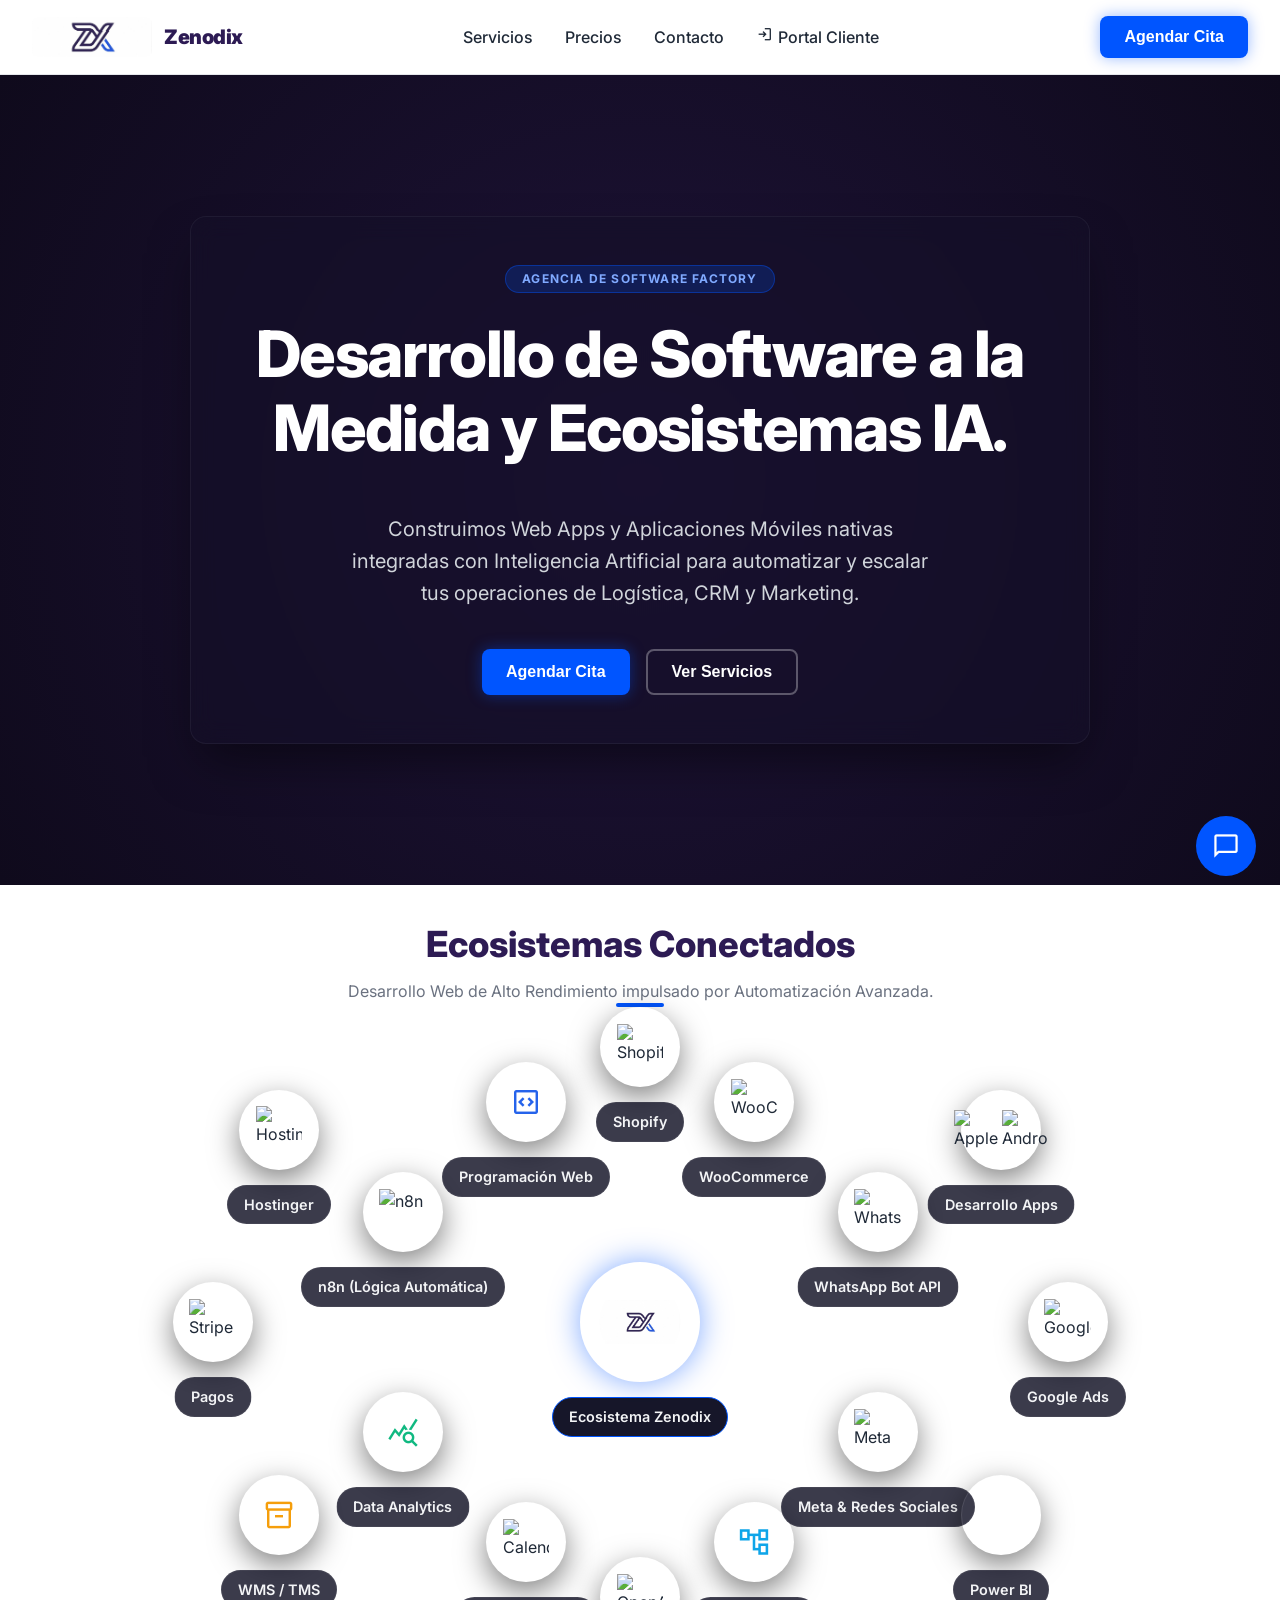
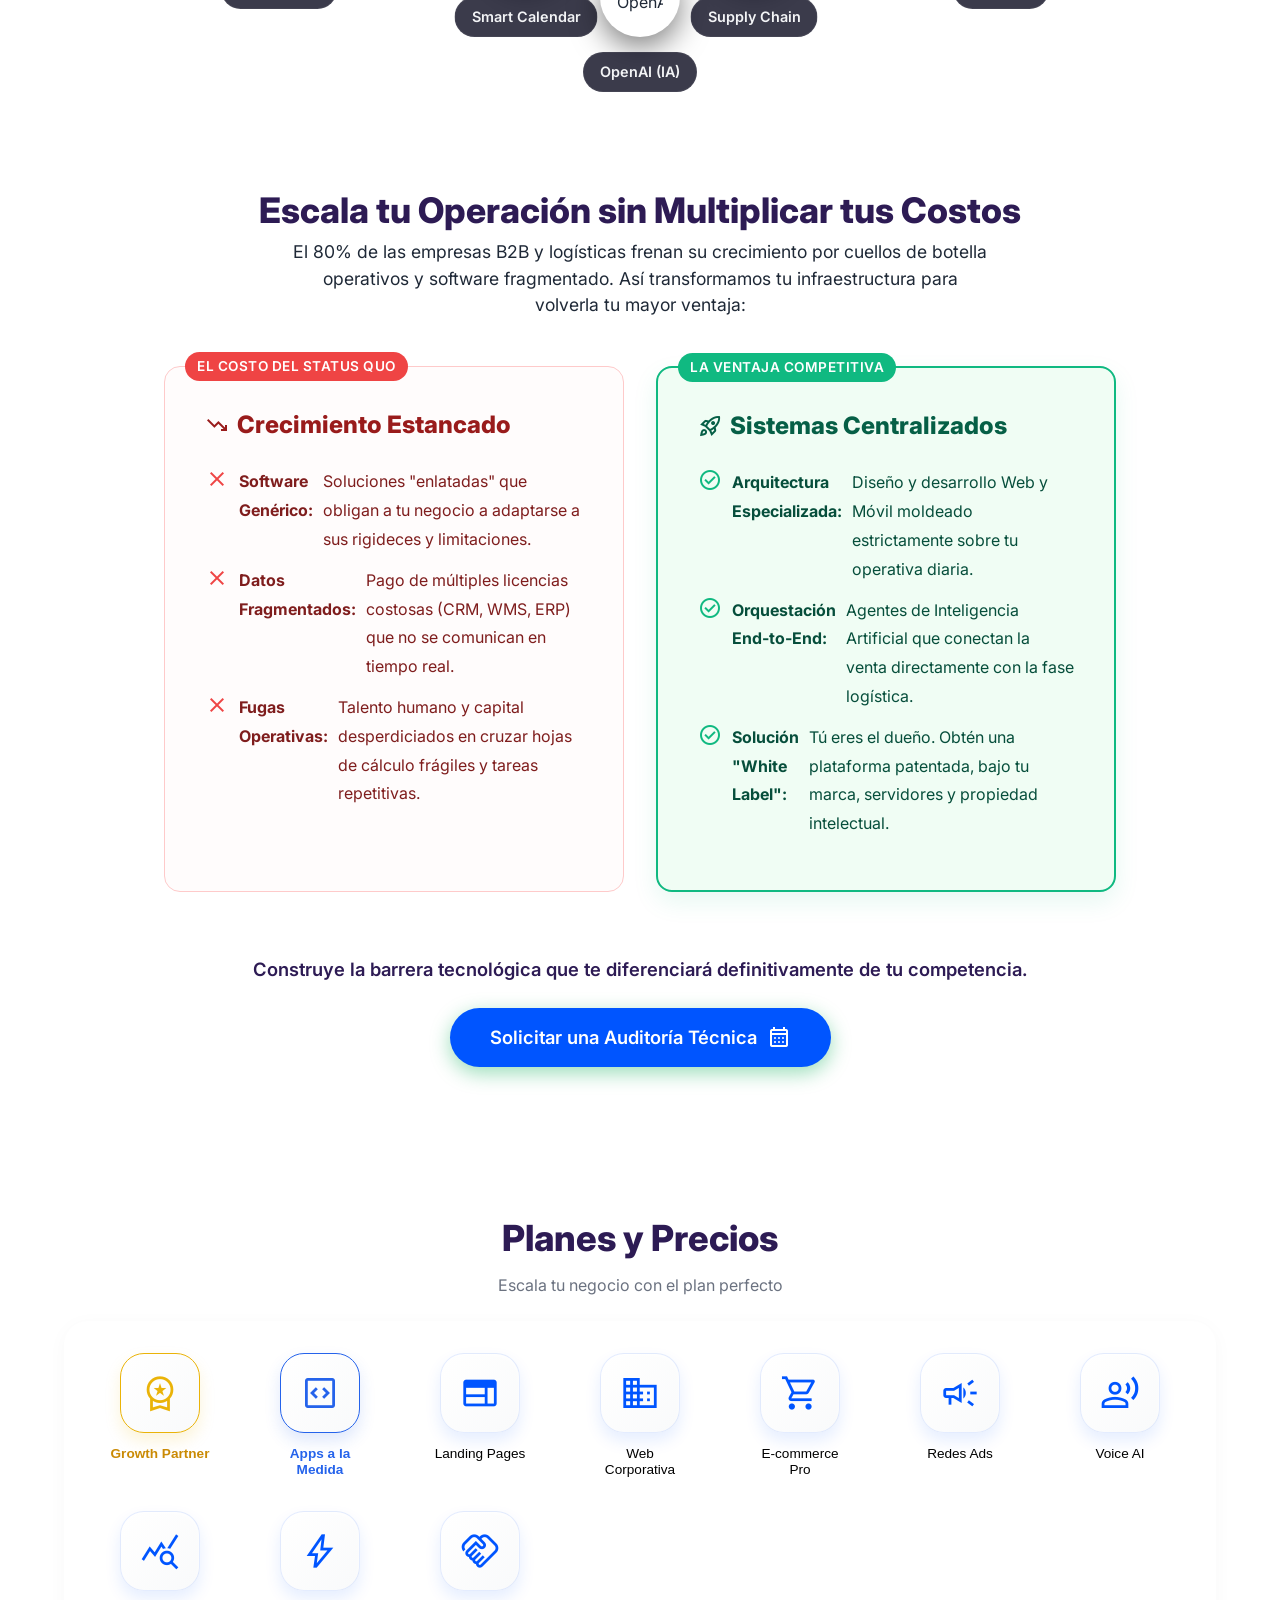
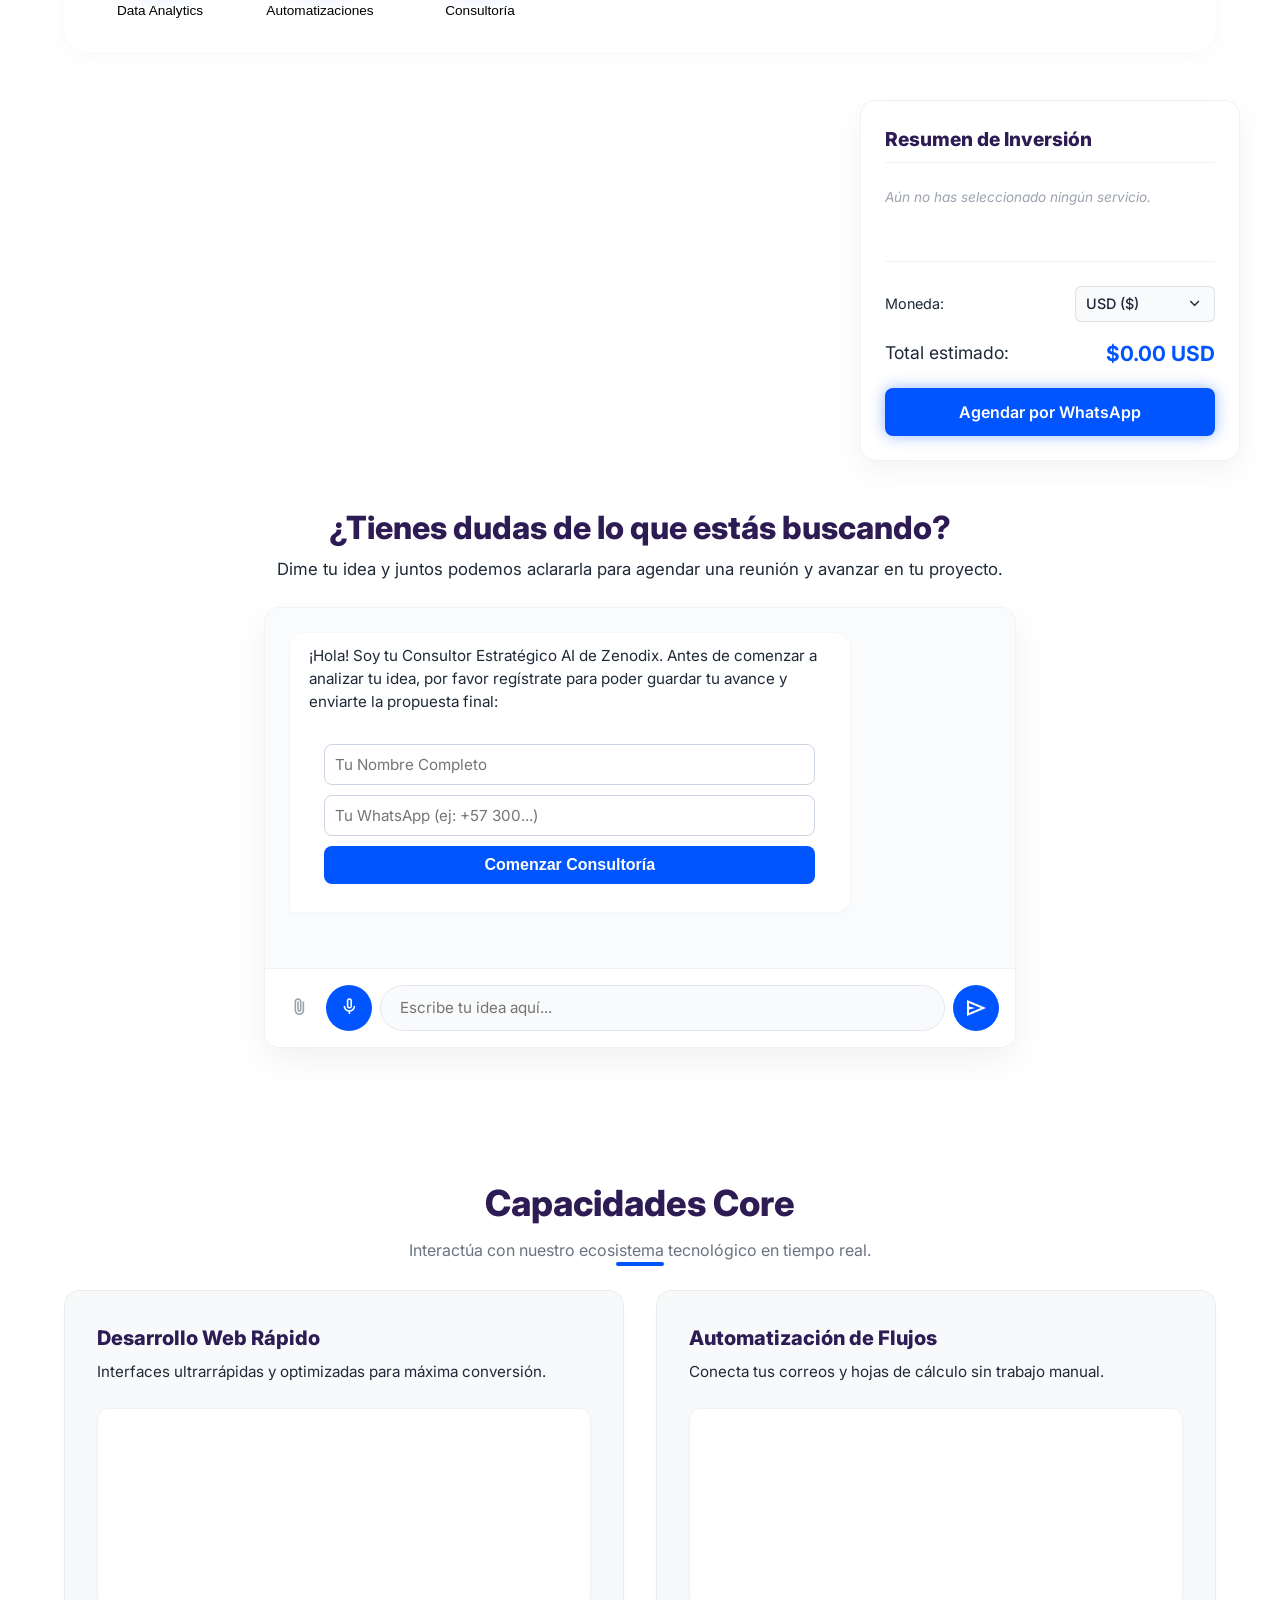
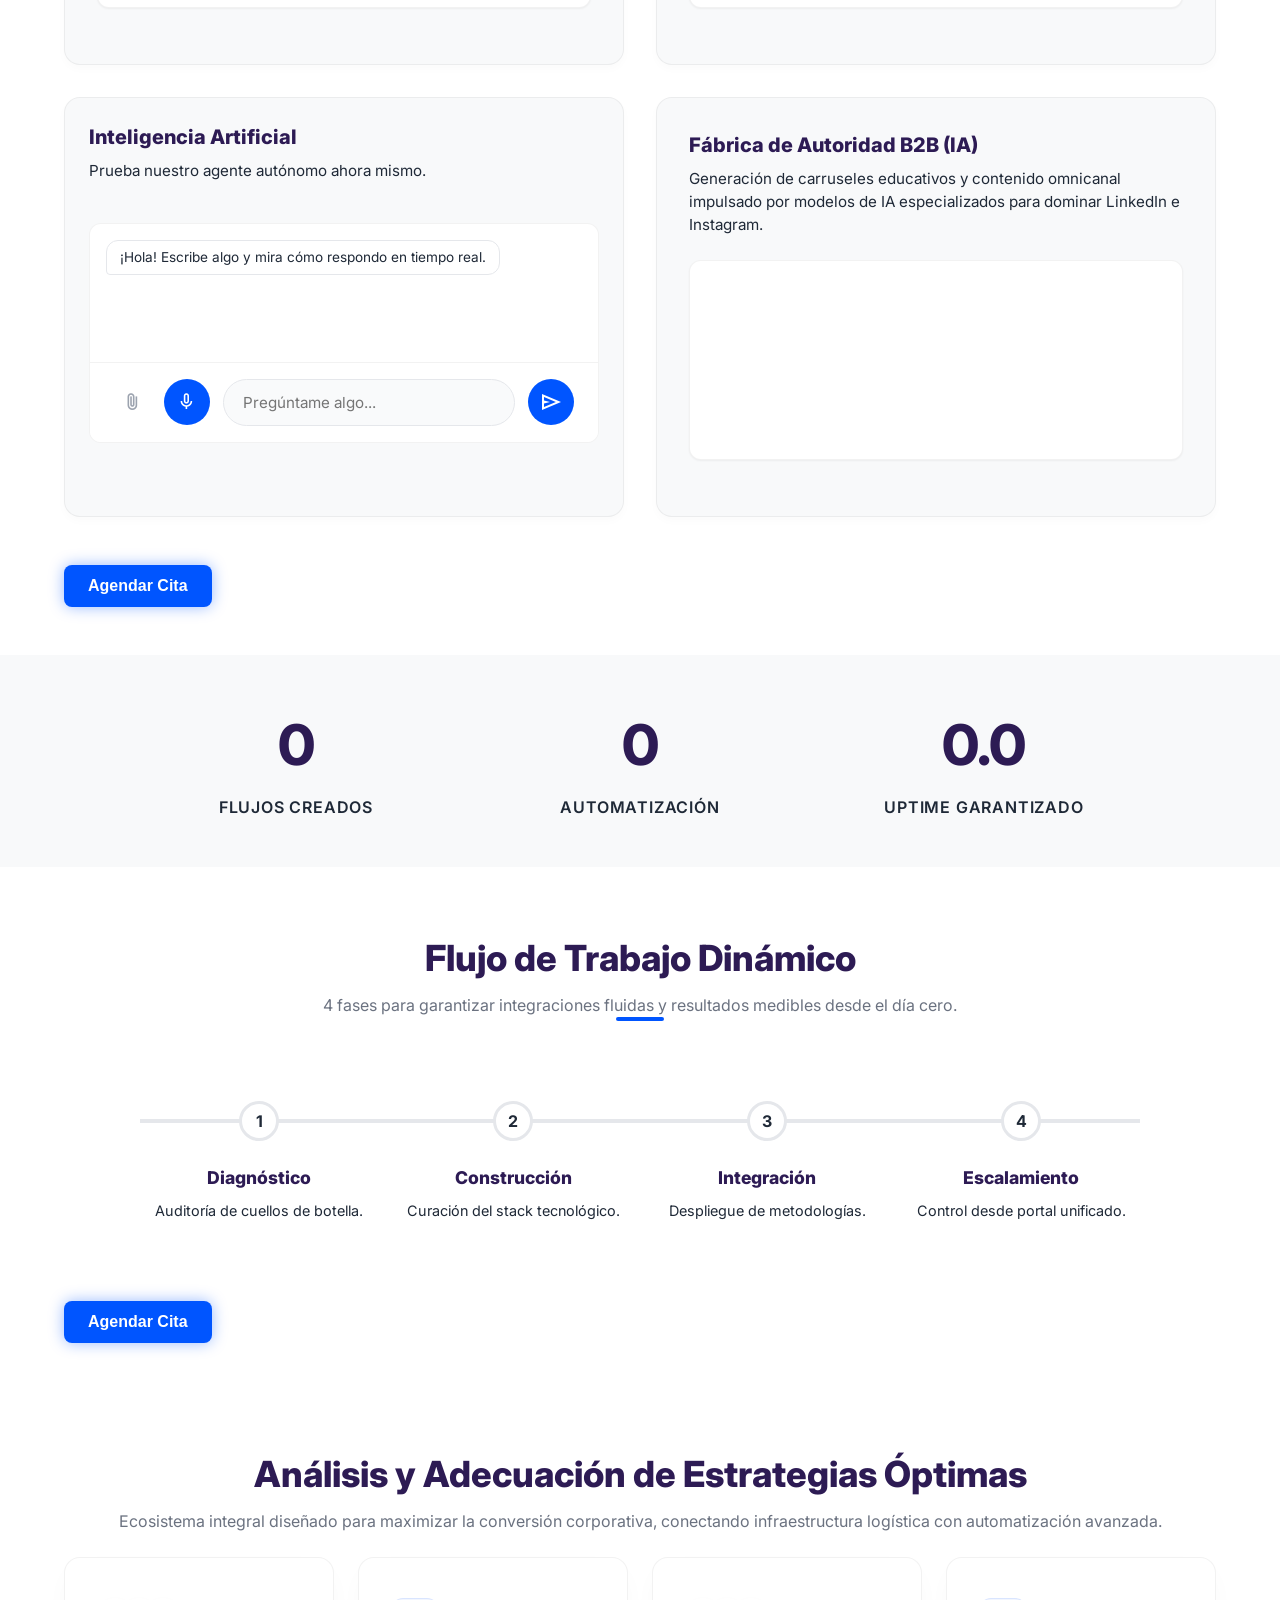
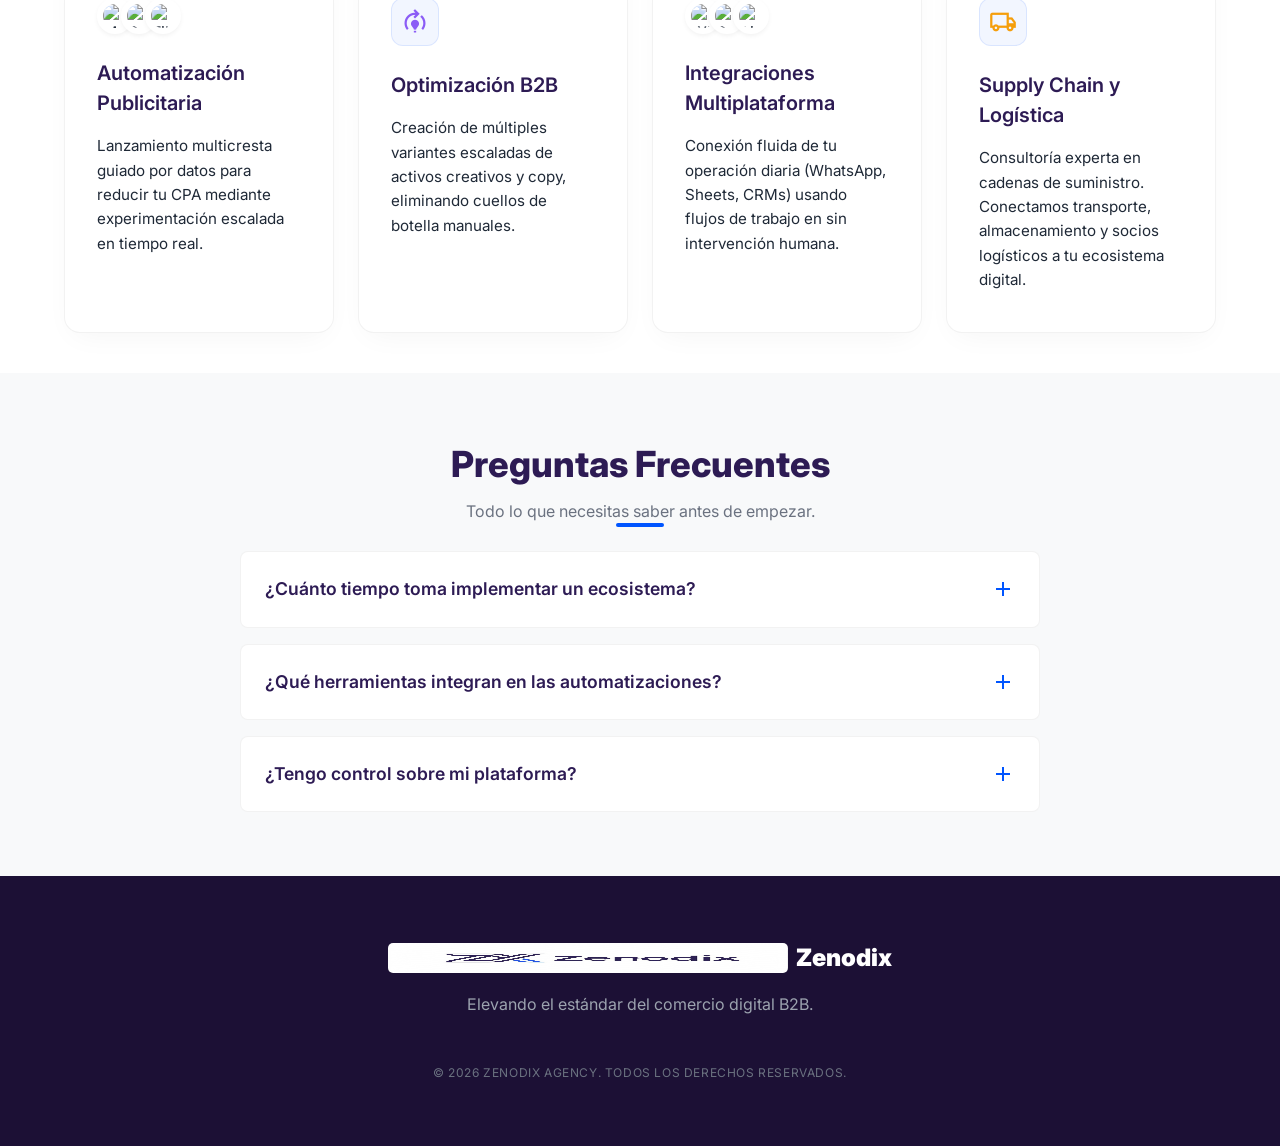
==== commit 6456a3bc: "Add files via upload" ====
--- a/index.html
+++ b/index.html
@@ -27,28 +27,18 @@
     
     
     <link rel="icon" type="image/jpeg" href="favicon.jpg">
-    <!-- Font Preloads to unblock render (FCP / LCP Optimization) -->
-    <link rel="preload" as="style" href="https://fonts.googleapis.com/css2?family=Inter:wght@400;500;600;700;800;900&display=swap">
-    <link rel="preload" as="style" href="https://fonts.googleapis.com/css2?family=Material+Symbols+Outlined:wght,FILL@100..700,0..1&display=swap">
-    
-    <!-- Deferred stylesheet loading -->
-    <link rel="stylesheet" href="https://fonts.googleapis.com/css2?family=Inter:wght@400;500;600;700;800;900&display=swap" media="print" onload="this.media='all'">
-    <link rel="stylesheet" href="https://fonts.googleapis.com/css2?family=Material+Symbols+Outlined:wght,FILL@100..700,0..1&display=swap" media="print" onload="this.media='all'">
-    
-    <noscript>
-        <link rel="stylesheet" href="https://fonts.googleapis.com/css2?family=Inter:wght@400;500;600;700;800;900&display=swap">
-        <link rel="stylesheet" href="https://fonts.googleapis.com/css2?family=Material+Symbols+Outlined:wght,FILL@100..700,0..1&display=swap">
-    </noscript>
+    <link href="https://fonts.googleapis.com/css2?family=Inter:wght@400;500;600;700;800;900&display=swap" rel="stylesheet">
+    <link href="https://fonts.googleapis.com/css2?family=Material+Symbols+Outlined:wght,FILL@100..700,0..1&display=swap" rel="stylesheet">
     <link rel="preload" as="style" href="styles.css">
     <link rel="stylesheet" href="styles.css">
-    <link rel="preload" as="image" href="zenodix-logo-center.jpg" fetchpriority="high">
+    <link rel="preload" as="image" href="zenodix-logo-center.jpg">
 </head>
 <body>
 
     <!-- Header / Navbar -->
     <header class="navbar">
         <div class="logo-container">
-            <img src="zenodix-logo-center.jpg" alt="Zenodix Logo" class="brand-logo" style="border-radius: 6px;" width="120" height="32" fetchpriority="high" fetchpriority="high">
+            <img src="zenodix-logo-center.jpg" alt="Zenodix Logo" class="brand-logo" style="border-radius: 6px;" width="120" height="32">
             <span class="brand-name">Zenodix</span>
         </div>
         <nav class="nav-links">
@@ -69,92 +59,147 @@
         <canvas id="hero-canvas"></canvas>
         
         <div class="hero-content glass-effect" style="z-index: 10; max-width: 900px; padding-inline: 1rem;">
-            <span class="badge">Agencia de Software B2B</span>
-            <h1 style="font-size: clamp(2rem, 5vw, 4rem); line-height: 1.15; margin-bottom: 1.5rem;">Desarrollo de Software B2B de Élite y Automatización IA para Operaciones de Alto Valor.</h1>
-            <p class="subtitle" style="font-size: clamp(1rem, 2vw, 1.25rem); line-height: 1.6;">Construimos plataformas SaaS a medida, integramos CRM Omnicanal y desplegamos Agentes de IA que escalan sin incrementar tu nómina. Tú dominas la estrategia, nosotros construimos la infraestructura.</p>
+            <span class="badge">Agencia de Software Factory</span>
+            <h1 style="font-size: clamp(2rem, 5vw, 4rem); line-height: 1.15; margin-bottom: 1.5rem;">Desarrollo de Software a la Medida y Ecosistemas IA.</h1>
+            <p class="subtitle" style="font-size: clamp(1rem, 2vw, 1.25rem); line-height: 1.6;">Construimos Web Apps y Aplicaciones Móviles nativas integradas con Inteligencia Artificial para automatizar y escalar tus operaciones de Logística, CRM y Marketing.</p>
             <div class="hero-actions">
-                <button class="btn btn-primary glow-btn" onclick="window.open('https://cal.com/jhon-harlly-yate-linares-h4vio3/30min', '_blank')">Hablar con un Arquitecto de Software</button>
-                <button class="btn btn-outline" onclick="window.open('https://wa.me/573214741783?text=Hola%20Zenodix,%20quiero%20solicitar%20una%20auditor%C3%ADa%20de%20mi%20ecosistema%20actual', '_blank')">Auditar mi Ecosistema Actual</button>
+                <button class="btn btn-primary glow-btn" onclick="window.open('https://cal.com/jhon-harlly-yate-linares-h4vio3/30min', '_blank')">Agendar Cita</button>
+                <button class="btn btn-outline" onclick="window.location.href='#servicios'">Ver Servicios</button>
             </div>
         </div>
     </section>
 
-    </section>
-
-    <!-- NEW SECTION: B2B Architecture (3 Packages) -->
-    <section id="arquitectura" style="max-width: 1200px; margin: 4rem auto; padding: 0 1.5rem;">
+    <!-- Node Ecosystem Section (Advanced Services) -->
+    <section id="servicios" class="services">
         <div class="section-header center mb-12">
-            <h2>Arquitecturas de Solución B2B</h2>
-            <p>Empaquetamos la tecnología de Silicon Valley en sistemas listos para operar y escalar tu negocio.</p>
+            <h2>Ecosistemas Conectados</h2>
+            <p>Desarrollo Web de Alto Rendimiento impulsado por Automatización Avanzada.</p>
             <div class="divider mt-4 mx-auto"></div>
         </div>
-
-        <div style="display: grid; grid-template-columns: repeat(auto-fit, minmax(320px, 1fr)); gap: 2rem;">
+        
+        <div class="node-network-wrapper">
+            <!-- Node Canvas for JS Connections -->
+            <canvas id="nodeConnections" class="node-canvas"></canvas>
             
-            <!-- Package 1: Desarrollo Web y Landing Pages -->
-            <a href="https://wa.me/573214741783?text=Hola%20Zenodix,%20estoy%20interesado%20en%20el%20paquete:%20Desarrollo%20Web%20y%20Landing%20Pages" target="_blank" style="text-decoration: none; color: inherit;">
-                <div class="b2b-card" style="background: white; border: 1px solid #e2e8f0; border-radius: 16px; padding: 2.5rem; box-shadow: 0 4px 6px -1px rgba(0,0,0,0.05); display: flex; flex-direction: column; transition: all 0.3s ease; height: 100%;">
-                    <div style="background: rgba(0, 85, 255, 0.1); width: 60px; height: 60px; border-radius: 12px; display: flex; align-items: center; justify-content: center; margin-bottom: 1.5rem;">
-                        <span class="material-symbols-outlined" style="color: var(--color-primary); font-size: 32px;">web</span>
-                    </div>
-                    <h3 style="font-size: 1.5rem; margin-bottom: 1rem; color: #1e293b;">Desarrollo Web & Landing Pages</h3>
-                    <p style="color: #64748b; line-height: 1.6; margin-bottom: 1.5rem; flex-grow: 1;">Páginas optimizadas para máxima conversión B2B. Más que sitios web, construimos máquinas de captura de leads con copy persuasivo y diseño intuitivo.</p>
-                    <ul style="list-style: none; padding: 0; margin: 0 0 2rem 0; color: #475569; font-size: 0.95rem;">
-                        <li style="margin-bottom: 0.5rem; display: flex; align-items: center; gap: 8px;"><span class="material-symbols-outlined" style="color: var(--color-primary); font-size: 18px;">check</span> Copy orientado a ventas</li>
-                        <li style="margin-bottom: 0.5rem; display: flex; align-items: center; gap: 8px;"><span class="material-symbols-outlined" style="color: var(--color-primary); font-size: 18px;">check</span> Velocidad de carga extrema</li>
-                        <li style="display: flex; align-items: center; gap: 8px;"><span class="material-symbols-outlined" style="color: var(--color-primary); font-size: 18px;">check</span> SEO Técnico Integrado</li>
-                    </ul>
-                </div>
-            </a>
-
-            <!-- Package 2: Aplicaciones Móviles -->
-            <a href="https://wa.me/573214741783?text=Hola%20Zenodix,%20estoy%20interesado%20en%20el%20paquete:%20Aplicaciones%20Móviles" target="_blank" style="text-decoration: none; color: inherit;">
-                <div class="b2b-card" style="background: white; border: 1px solid #e2e8f0; border-radius: 16px; padding: 2.5rem; box-shadow: 0 4px 6px -1px rgba(0,0,0,0.05); display: flex; flex-direction: column; transition: all 0.3s ease; height: 100%;">
-                    <div style="background: rgba(139, 92, 246, 0.1); width: 60px; height: 60px; border-radius: 12px; display: flex; align-items: center; justify-content: center; margin-bottom: 1.5rem;">
-                        <span class="material-symbols-outlined" style="color: #8B5CF6; font-size: 32px;">smartphone</span>
-                    </div>
-                    <h3 style="font-size: 1.5rem; margin-bottom: 1rem; color: #1e293b;">Aplicaciones Móviles Nativas</h3>
-                    <p style="color: #64748b; line-height: 1.6; margin-bottom: 1.5rem; flex-grow: 1;">Lleva tu modelo de negocio al bolsillo de tus clientes. Apps iOS y Android con experiencias fluidas y notificaciones push estratégicas.</p>
-                    <ul style="list-style: none; padding: 0; margin: 0 0 2rem 0; color: #475569; font-size: 0.95rem;">
-                        <li style="margin-bottom: 0.5rem; display: flex; align-items: center; gap: 8px;"><span class="material-symbols-outlined" style="color: #8B5CF6; font-size: 18px;">check</span> iOS y Android simultáneo</li>
-                        <li style="margin-bottom: 0.5rem; display: flex; align-items: center; gap: 8px;"><span class="material-symbols-outlined" style="color: #8B5CF6; font-size: 18px;">check</span> Interfaz adictiva (UX/UI)</li>
-                        <li style="display: flex; align-items: center; gap: 8px;"><span class="material-symbols-outlined" style="color: #8B5CF6; font-size: 18px;">check</span> Backend escalable</li>
-                    </ul>
-                </div>
-            </a>
-
-            <!-- Package 3: El Constructor E-commerce -->
-            <a href="https://wa.me/573214741783?text=Hola%20Zenodix,%20estoy%20interesado%20en%20el%20paquete:%20Constructor%20E-commerce" target="_blank" style="text-decoration: none; color: inherit;">
-                <div class="b2b-card" style="background: white; border: 1px solid #e2e8f0; border-radius: 16px; padding: 2.5rem; box-shadow: 0 4px 6px -1px rgba(0,0,0,0.05); display: flex; flex-direction: column; transition: all 0.3s ease; height: 100%;">
-                    <div style="background: rgba(0, 255, 204, 0.1); width: 60px; height: 60px; border-radius: 12px; display: flex; align-items: center; justify-content: center; margin-bottom: 1.5rem;">
-                        <span class="material-symbols-outlined" style="color: #059669; font-size: 32px;">storefront</span>
-                    </div>
-                    <h3 style="font-size: 1.5rem; margin-bottom: 1rem; color: #1e293b;">Constructor E-commerce</h3>
-                    <p style="color: #64748b; line-height: 1.6; margin-bottom: 1.5rem; flex-grow: 1;">Integración end-to-end con Shopify y pasarelas de pago. Olvídate del trabajo manual y recupera carritos abandonados automáticamente.</p>
-                    <ul style="list-style: none; padding: 0; margin: 0 0 2rem 0; color: #475569; font-size: 0.95rem;">
-                        <li style="margin-bottom: 0.5rem; display: flex; align-items: center; gap: 8px;"><span class="material-symbols-outlined" style="color: #059669; font-size: 18px;">check</span> Inventario Sincronizado</li>
-                        <li style="margin-bottom: 0.5rem; display: flex; align-items: center; gap: 8px;"><span class="material-symbols-outlined" style="color: #059669; font-size: 18px;">check</span> Upsell/Cross-sell Automático</li>
-                        <li style="display: flex; align-items: center; gap: 8px;"><span class="material-symbols-outlined" style="color: #059669; font-size: 18px;">check</span> Logs de Logística Integral</li>
-                    </ul>
-                </div>
-            </a>
-
-
-            
-        </div>
-        
-        <style>
-            .b2b-card:hover {
-                transform: translateY(-8px);
-                box-shadow: 0 20px 25px -5px rgba(0, 85, 255, 0.2), 0 8px 10px -6px rgba(0, 85, 255, 0.15) !important;
-                border-color: rgba(0, 85, 255, 0.5) !important;
-            }
-            .b2b-card.highlight:hover {
-                transform: translateY(-8px);
-                box-shadow: 0 20px 25px -5px rgba(0, 85, 255, 0.3), 0 8px 10px -6px rgba(0, 85, 255, 0.2) !important;
-                border-color: var(--color-accent) !important;
-            }
-        </style>
+            <div class="node-container">
+                <!-- Center Hub -->
+                <div class="node-item center-hub" data-node="zenodix">
+                    <div class="node-icon" style="background: white; padding: 2px; border-radius: 50%; overflow: hidden;">
+                        <img src="zenodix-logo-center.jpg" alt="Zenodix Logo" width="56" height="56" style="border-radius: 50%; object-fit: contain; transform: scale(1.15);" loading="lazy">
+                    </div>
+                    <span class="node-label">Ecosistema Zenodix</span>
+                </div>
+                
+                <!-- Far Left Orbit -->
+                <div class="node-item satellite" data-node="stripe" style="top: 50%; left: 5%;">
+                    <div class="node-icon">
+                        <img src="https://res.cloudinary.com/dzzdjpjjp/image/upload/v1773704351/Gemini_Generated_Image_acjwh9acjwh9acjw_ahepip.jpg" alt="Stripe" width="40" height="40" loading="lazy">
+                    </div>
+                    <span class="node-label">Pagos</span>
+                </div>
+                <div class="node-item satellite" data-node="hostinger" style="top: 15%; left: 12%;">
+                    <div class="node-icon">
+                        <img src="https://cdn.simpleicons.org/hostinger/673DE6" alt="Hostinger" width="36" height="36" loading="lazy">
+                    </div>
+                    <span class="node-label">Hostinger</span>
+                </div>
+                <div class="node-item satellite" data-node="wmstms" style="top: 85%; left: 12%;">
+                    <div class="node-icon">
+                        <span class="material-symbols-outlined" style="font-size: 32px; color: #F59E0B;">inventory_2</span>
+                    </div>
+                    <span class="node-label">WMS / TMS</span>
+                </div>
+
+                <!-- Mid Left Orbit -->
+                <div class="node-item satellite" data-node="n8n" style="top: 30%; left: 25%;">
+                    <div class="node-icon">
+                        <img src="https://cdn.simpleicons.org/n8n/ea4b71" alt="n8n" width="40" height="40" loading="lazy">
+                    </div>
+                    <span class="node-label">n8n (Lógica Automática)</span>
+                </div>
+                <div class="node-item satellite" data-node="analytics" style="top: 70%; left: 25%;">
+                    <div class="node-icon">
+                        <span class="material-symbols-outlined" style="font-size: 32px; color: #10B981;">query_stats</span>
+                    </div>
+                    <span class="node-label">Data Analytics</span>
+                </div>
+                <div class="node-item satellite" data-node="webdev" style="top: 10%; left: 38%;">
+                    <div class="node-icon">
+                        <span class="material-symbols-outlined" style="font-size: 32px; color: #2563EB;">code_blocks</span>
+                    </div>
+                    <span class="node-label">Programación Web</span>
+                </div>
+                <div class="node-item satellite" data-node="calendar" style="top: 90%; left: 38%;">
+                    <div class="node-icon">
+                        <img src="https://cdn.simpleicons.org/googlecalendar/4285F4" alt="Calendar" width="40" height="40" loading="lazy">
+                    </div>
+                    <span class="node-label">Smart Calendar</span>
+                </div>
+
+                <!-- Center Column -->
+                <div class="node-item satellite" data-node="shopify" style="top: 0%; left: 50%;">
+                    <div class="node-icon">
+                        <img src="https://cdn.simpleicons.org/shopify/95BF47" alt="Shopify" width="40" height="40" loading="lazy">
+                    </div>
+                    <span class="node-label">Shopify</span>
+                </div>
+                <div class="node-item satellite" data-node="openai" style="top: 100%; left: 50%;">
+                    <div class="node-icon">
+                        <img src="https://res.cloudinary.com/dzzdjpjjp/image/upload/v1773704012/open-ai-logo-png_seeklogo-428036_fy7shs.png" alt="OpenAI" width="36" height="36" loading="lazy">
+                    </div>
+                    <span class="node-label">OpenAI (IA)</span>
+                </div>
+
+                <!-- Mid Right Orbit -->
+                <div class="node-item satellite" data-node="woocommerce" style="top: 10%; left: 62%;">
+                    <div class="node-icon">
+                        <img src="https://cdn.simpleicons.org/woocommerce/96588A" alt="WooCommerce" width="36" height="36" loading="lazy">
+                    </div>
+                    <span class="node-label">WooCommerce</span>
+                </div>
+                <div class="node-item satellite" data-node="supplychain" style="top: 90%; left: 62%;">
+                    <div class="node-icon">
+                        <span class="material-symbols-outlined" style="font-size: 34px; color: #0EA5E9;">account_tree</span>
+                    </div>
+                    <span class="node-label">Supply Chain</span>
+                </div>
+                <div class="node-item satellite" data-node="whatsapp" style="top: 30%; left: 75%;">
+                    <div class="node-icon">
+                        <img src="https://cdn.simpleicons.org/whatsapp/25D366" alt="WhatsApp Bot" width="40" height="40" loading="lazy">
+                    </div>
+                    <span class="node-label">WhatsApp Bot API</span>
+                </div>
+                <div class="node-item satellite" data-node="social" style="top: 70%; left: 75%;">
+                    <div class="node-icon">
+                        <img src="https://cdn.simpleicons.org/meta/046A38" alt="Meta" width="40" height="40" loading="lazy">
+                    </div>
+                    <span class="node-label">Meta & Redes Sociales</span>
+                </div>
+
+                <!-- Far Right Orbit -->
+                <div class="node-item satellite" data-node="appdev" style="top: 15%; left: 88%;">
+                    <div class="node-icon" style="display: flex; gap: 4px; padding-top: 5px;">
+                        <img src="https://cdn.simpleicons.org/apple/000000" width="22" height="22" alt="Apple" loading="lazy">
+                        <img src="https://cdn.simpleicons.org/android/3DDC84" width="22" height="22" alt="Android" loading="lazy">
+                    </div>
+                    <span class="node-label">Desarrollo Apps</span>
+                </div>
+                <div class="node-item satellite" data-node="powerbi" style="top: 85%; left: 88%;">
+                    <div class="node-icon">
+                        <img src="https://upload.wikimedia.org/wikipedia/commons/c/cf/New_Power_BI_Logo.svg" alt="Power BI" width="36" height="36" onerror="this.src='https://cdn.simpleicons.org/powerbi/F2C811'" loading="lazy">
+                    </div>
+                    <span class="node-label">Power BI</span>
+                </div>
+                <div class="node-item satellite" data-node="googleads" style="top: 50%; left: 95%;">
+                    <div class="node-icon">
+                        <img src="https://cdn.simpleicons.org/googleads/F4B400" alt="Google Ads" width="40" height="40" loading="lazy">
+                    </div>
+                    <span class="node-label">Google Ads</span>
+                </div>
+            </div>
+        </div>
+
+
     </section>
 
     <!-- NEW MARKETING PSYCHOLOGY SECTION: CONTRAST EFFECT & LOSS AVERSION -->
@@ -234,7 +279,7 @@
                 </button>
                 <button type="button" class="app-icon-btn" onclick="openAppPanel('panel-social', 'social_tier')">
                     <div class="app-icon shadow-neon"><span class="material-symbols-outlined">campaign</span></div>
-                    <span class="app-label">Redes IA</span>
+                    <span class="app-label">Redes Ads</span>
                 </button>
                 <button type="button" class="app-icon-btn" onclick="openAppPanel('panel-voice', 'voice_tier')">
                     <div class="app-icon shadow-neon"><span class="material-symbols-outlined">record_voice_over</span></div>
@@ -246,7 +291,7 @@
                 </button>
                 <button type="button" class="app-icon-btn" onclick="openAppPanel('panel-powerups', 'power_ups')">
                     <div class="app-icon shadow-neon"><span class="material-symbols-outlined">bolt</span></div>
-                    <span class="app-label">Power-Ups</span>
+                    <span class="app-label">Automatizaciones</span>
                 </button>
                 <button type="button" class="app-icon-btn" onclick="openAppPanel('panel-consultoria', '')">
                     <div class="app-icon shadow-neon"><span class="material-symbols-outlined">handshake</span></div>
@@ -500,7 +545,7 @@
                                 <div class="tier-card">
                                     <div class="tier-info">
                                         <strong>Agente WhatsApp Async</strong>
-                                        <span>Transcribe notas de voz y responde con audios clonados ( + ElevenLabs).</span>
+                                        <span>Transcribe notas de voz y responde con audios clonados (Tecnología IA Zenodix).</span>
                                     </div>
                                     <div class="tier-price">$1.500.000 COP</div>
                                 </div>
@@ -510,7 +555,7 @@
                                 <div class="tier-card">
                                     <div class="tier-info">
                                         <strong>Agente Telefónico Inbound</strong>
-                                        <span>Contesta llamadas entrantes en tiempo real, agendando citas (Twilio + Vapi).</span>
+                                        <span>Contesta llamadas entrantes en tiempo real, agendando citas en tu calendario.</span>
                                     </div>
                                     <div class="tier-price">$3.500.000 COP</div>
                                 </div>
@@ -592,10 +637,10 @@
                                 </div>
                             </label>
                             <label class="tier-label">
-                                <input type="checkbox" name="power_ups" class="service-checkbox" value="Automatización Operativa n8n" data-price="1988000">
-                                <div class="tier-card">
-                                    <div class="tier-info">
-                                        <strong>Automatización Operativa n8n</strong>
+                                <input type="checkbox" name="power_ups" class="service-checkbox" value="Automatización Operativa IA" data-price="1988000">
+                                <div class="tier-card">
+                                    <div class="tier-info">
+                                        <strong>Automatización Operativa IA</strong>
                                         <span>Conexión directa CRM y WhatsApp.</span>
                                     </div>
                                     <div class="tier-price">+$1.988.000 COP</div>
@@ -658,6 +703,9 @@
         </div>
     </section>
 
+    
+
+    
 <section id="idea-chat" style="max-width: 800px; margin: 0 auto 5rem auto; padding: 0 1.5rem; scroll-margin-top: 100px;">
         <div class="section-header center mb-8">
             <h2 style="font-size: 2rem; color: var(--color-primary); line-height: 1.2;">¿Tienes dudas de lo que estás buscando?</h2>
@@ -675,42 +723,6 @@
                     </div>
                 </div>
             </div>
-            
-            <div id="ideaIcebreakers" style="display: none; flex-direction: column; gap: 8px; margin-bottom: 15px; padding: 0 10px;">
-                <button class="icebreaker-btn" onclick="sendIdeaIcebreaker('Tengo leads, pero mi equipo colapsa al seguirlos.')">"Tengo leads, pero mi equipo colapsa al seguirlos."</button>
-                <button class="icebreaker-btn" onclick="sendIdeaIcebreaker('Necesito conectar mis campañas de Meta con mi base de datos.')">"Necesito conectar mis campañas de Meta con mi base de datos."</button>
-                <button class="icebreaker-btn" onclick="sendIdeaIcebreaker('Queremos crear una App SaaS para nuestros clientes VIP.')">"Queremos crear una App SaaS para nuestros clientes VIP."</button>
-            </div>
-            
-            <style>
-                .icebreaker-btn {
-                    background: rgba(0, 255, 204, 0.1);
-                    border: 1px solid rgba(0, 255, 204, 0.3);
-                    color: white;
-                    padding: 8px 15px;
-                    border-radius: 20px;
-                    font-size: 0.85rem;
-                    cursor: pointer;
-                    text-align: left;
-                    transition: 0.2s;
-                }
-                .icebreaker-btn:hover {
-                    background: rgba(0, 255, 204, 0.2);
-                    transform: translateY(-1px);
-                }
-            </style>
-
-            <script>
-                function sendIdeaIcebreaker(text) {
-                    const input = document.getElementById('ideaChatInput');
-                    const sendBtn = document.getElementById('ideaSendBtn');
-                    if(input && sendBtn && !input.disabled) {
-                        input.value = text;
-                        sendBtn.click();
-                    }
-                }
-            </script>
-
             <div class="idea-chat-input-area srs-input-group">
                 <label class="chat-icon-btn multimodal-btn" title="Adjuntar Archivo">
                     <input type="file" id="ideaFileInput" accept="image/*,audio/*" hidden onchange="window.handleFileSelect(this, 'ideaFileAlert')">
@@ -722,145 +734,6 @@
             </div>
         </div>
     </section>
-
-    
-
-    
-<!-- Node Ecosystem Section (Advanced Services) -->
-    <section id="servicios" class="services">
-        <div class="section-header center mb-12">
-            <h2>Ecosistemas Conectados</h2>
-            <p>Desarrollo Web de Alto Rendimiento impulsado por Automatización Avanzada.</p>
-            <div class="divider mt-4 mx-auto"></div>
-        </div>
-        
-        <div class="node-network-wrapper">
-            <!-- Node Canvas for JS Connections -->
-            <canvas id="nodeConnections" class="node-canvas"></canvas>
-            
-            <div class="node-container">
-                <!-- Center Hub -->
-                <div class="node-item center-hub" data-node="zenodix">
-                    <div class="node-icon" style="background: white; padding: 2px; border-radius: 50%; overflow: hidden;">
-                        <img src="zenodix-logo-center.jpg" alt="Zenodix Logo" width="56" height="56" style="border-radius: 50%; object-fit: contain; transform: scale(1.15);" loading="lazy">
-                    </div>
-                    <span class="node-label">Ecosistema Zenodix</span>
-                </div>
-                
-                <!-- Far Left Orbit -->
-                <div class="node-item satellite" data-node="stripe" style="top: 50%; left: 5%;">
-                    <div class="node-icon">
-                        <img src="https://res.cloudinary.com/dzzdjpjjp/image/upload/v1773704351/Gemini_Generated_Image_acjwh9acjwh9acjw_ahepip.jpg" alt="Stripe" width="40" height="40" loading="lazy">
-                    </div>
-                    <span class="node-label">Pagos</span>
-                </div>
-                <div class="node-item satellite" data-node="hostinger" style="top: 15%; left: 12%;">
-                    <div class="node-icon">
-                        <img src="https://cdn.simpleicons.org/hostinger/673DE6" alt="Hostinger" width="36" height="36" loading="lazy">
-                    </div>
-                    <span class="node-label">Hostinger</span>
-                </div>
-                <div class="node-item satellite" data-node="wmstms" style="top: 85%; left: 12%;">
-                    <div class="node-icon">
-                        <span class="material-symbols-outlined" style="font-size: 32px; color: #F59E0B;">inventory_2</span>
-                    </div>
-                    <span class="node-label">WMS / TMS</span>
-                </div>
-
-                <!-- Mid Left Orbit -->
-                <div class="node-item satellite" data-node="n8n" style="top: 30%; left: 25%;">
-                    <div class="node-icon">
-                        <img src="https://cdn.simpleicons.org/n8n/ea4b71" alt="n8n" width="40" height="40" loading="lazy">
-                    </div>
-                    <span class="node-label">n8n (Lógica Automática)</span>
-                </div>
-                <div class="node-item satellite" data-node="analytics" style="top: 70%; left: 25%;">
-                    <div class="node-icon">
-                        <span class="material-symbols-outlined" style="font-size: 32px; color: #10B981;">query_stats</span>
-                    </div>
-                    <span class="node-label">Data Analytics</span>
-                </div>
-                <div class="node-item satellite" data-node="webdev" style="top: 10%; left: 38%;">
-                    <div class="node-icon">
-                        <span class="material-symbols-outlined" style="font-size: 32px; color: #2563EB;">code_blocks</span>
-                    </div>
-                    <span class="node-label">Programación Web</span>
-                </div>
-                <div class="node-item satellite" data-node="calendar" style="top: 90%; left: 38%;">
-                    <div class="node-icon">
-                        <img src="https://cdn.simpleicons.org/googlecalendar/4285F4" alt="Calendar" width="40" height="40" loading="lazy">
-                    </div>
-                    <span class="node-label">Smart Calendar</span>
-                </div>
-
-                <!-- Center Column -->
-                <div class="node-item satellite" data-node="shopify" style="top: 0%; left: 50%;">
-                    <div class="node-icon">
-                        <img src="https://cdn.simpleicons.org/shopify/95BF47" alt="Shopify" width="40" height="40" loading="lazy">
-                    </div>
-                    <span class="node-label">Shopify</span>
-                </div>
-                <div class="node-item satellite" data-node="openai" style="top: 100%; left: 50%;">
-                    <div class="node-icon">
-                        <img src="https://res.cloudinary.com/dzzdjpjjp/image/upload/v1773704012/open-ai-logo-png_seeklogo-428036_fy7shs.png" alt="OpenAI" width="36" height="36" loading="lazy">
-                    </div>
-                    <span class="node-label">OpenAI (IA)</span>
-                </div>
-
-                <!-- Mid Right Orbit -->
-                <div class="node-item satellite" data-node="woocommerce" style="top: 10%; left: 62%;">
-                    <div class="node-icon">
-                        <img src="https://cdn.simpleicons.org/woocommerce/96588A" alt="WooCommerce" width="36" height="36" loading="lazy">
-                    </div>
-                    <span class="node-label">WooCommerce</span>
-                </div>
-                <div class="node-item satellite" data-node="supplychain" style="top: 90%; left: 62%;">
-                    <div class="node-icon">
-                        <span class="material-symbols-outlined" style="font-size: 34px; color: #0EA5E9;">account_tree</span>
-                    </div>
-                    <span class="node-label">Supply Chain</span>
-                </div>
-                <div class="node-item satellite" data-node="whatsapp" style="top: 30%; left: 75%;">
-                    <div class="node-icon">
-                        <img src="https://cdn.simpleicons.org/whatsapp/25D366" alt="WhatsApp Bot" width="40" height="40" loading="lazy">
-                    </div>
-                    <span class="node-label">WhatsApp Bot API</span>
-                </div>
-                <div class="node-item satellite" data-node="social" style="top: 70%; left: 75%;">
-                    <div class="node-icon">
-                        <img src="https://cdn.simpleicons.org/meta/046A38" alt="Meta" width="40" height="40" loading="lazy">
-                    </div>
-                    <span class="node-label">Meta & Redes Sociales</span>
-                </div>
-
-                <!-- Far Right Orbit -->
-                <div class="node-item satellite" data-node="appdev" style="top: 15%; left: 88%;">
-                    <div class="node-icon" style="display: flex; gap: 4px; padding-top: 5px;">
-                        <img src="https://cdn.simpleicons.org/apple/000000" width="22" height="22" alt="Apple" loading="lazy">
-                        <img src="https://cdn.simpleicons.org/android/3DDC84" width="22" height="22" alt="Android" loading="lazy">
-                    </div>
-                    <span class="node-label">Desarrollo Apps</span>
-                </div>
-                <div class="node-item satellite" data-node="powerbi" style="top: 85%; left: 88%;">
-                    <div class="node-icon">
-                        <img src="https://upload.wikimedia.org/wikipedia/commons/c/cf/New_Power_BI_Logo.svg" alt="Power BI" width="36" height="36" onerror="this.src='https://cdn.simpleicons.org/powerbi/F2C811'" loading="lazy">
-                    </div>
-                    <span class="node-label">Power BI</span>
-                </div>
-                <div class="node-item satellite" data-node="googleads" style="top: 50%; left: 95%;">
-                    <div class="node-icon">
-                        <img src="https://cdn.simpleicons.org/googleads/F4B400" alt="Google Ads" width="40" height="40" loading="lazy">
-                    </div>
-                    <span class="node-label">Google Ads</span>
-                </div>
-            </div>
-        </div>
-
-
-    </section>
-
-    
-
 
     <!-- Features Micro UI Section -->
     <section id="features-micro" class="features-micro">
@@ -1058,217 +931,43 @@
     </section>
 
     <!-- FAQ Section -->
-    
-    
-    <section id="faq" class="faq-section" style="max-width: 900px; margin: 4rem auto; padding: 0 1.5rem;">
-        
-        <style>
-            .faq-accordion details {
-                background: white;
-                border: 1px solid #e2e8f0;
-                border-radius: 8px;
-                padding: 1rem 1.5rem;
-                cursor: pointer;
-                transition: all 0.3s ease;
-                margin-bottom: 0.5rem;
-                box-shadow: 0 1px 3px rgba(0,0,0,0.05);
-                border-left: 4px solid transparent;
-            }
-            .faq-accordion details:hover {
-                border-color: var(--color-primary);
-                box-shadow: 0 4px 6px rgba(0,0,0,0.05);
-                border-left-color: var(--color-primary);
-            }
-            .faq-accordion summary {
-                font-size: 1.05rem;
-                font-weight: 600;
-                color: #1e293b;
-                list-style: none;
-                display: flex;
-                justify-content: space-between;
-                align-items: center;
-                outline: none;
-            }
-            .faq-accordion summary::-webkit-details-marker {
-                display: none;
-            }
-            .faq-accordion details[open] summary {
-                color: var(--color-primary);
-                margin-bottom: 0.5rem;
-            }
-            .faq-accordion summary .icon-toggle {
-                font-size: 1.5rem;
-                font-weight: 300;
-                transition: transform 0.3s ease;
-                color: var(--color-primary);
-            }
-            .faq-accordion details[open] summary .icon-toggle {
-                transform: rotate(45deg);
-                color: #ef4444;
-            }
-            .faq-accordion p {
-                margin-top: 0.5rem;
-                color: #64748b;
-                line-height: 1.6;
-                font-size: 0.95rem;
-                padding-top: 0.5rem;
-                border-top: 1px solid #f1f5f9;
-            }
-        </style>
-    
-        <div class="section-header center mb-8">
-            <h2 style="color: #0f172a; font-size: 2rem; font-weight: 700; text-align: center;">Preguntas Frecuentes sobre el Servicio</h2>
-            <div class="divider mt-4 mx-auto" style="background: var(--color-primary);"></div>
-            <p style="text-align: center; color: #64748b; margin-top: 1rem;">Aquí encontrarás respuestas claras a las dudas más comunes. Nuestro objetivo es ayudarte a entender cómo trabajamos en <strong>Zenodix</strong>.</p>
-        </div>
-        
-        <div class="faq-accordion">
-            <details>
-                <summary>
-                    ¿Están legalmente constituidos como empresa?
-                    <span class="icon-toggle">+</span>
-                </summary>
-                <p>Sí. Estamos legalmente constituidos para brindarte seguridad y respaldo corporativo total.</p>
+    <section id="faq" class="faq-section">
+        <div class="section-header center">
+            <h2>Preguntas Frecuentes</h2>
+            <p>Todo lo que necesitas saber antes de empezar.</p>
+            <div class="divider"></div>
+        </div>
+        <div class="faq-container">
+            <details class="faq-item animate-on-scroll">
+                <summary>¿Cuánto tiempo toma implementar un ecosistema? <span class="material-symbols-outlined faq-icon">add</span></summary>
+                <div class="faq-content">
+                    Depende de la complejidad, pero los proyectos iniciales suelen tomar entre 1 a 2 semanas asegurando cero downtime en tu operación actual.
+                </div>
             </details>
-        
-            <details>
-                <summary>
-                    ¿Tienen facturación electrónica?
-                    <span class="icon-toggle">+</span>
-                </summary>
-                <p>Totalmente. Entregamos facturación electrónica en cada transacción, lo que te permite contabilizar tu inversión digital formalmente en los gastos de tu empresa.</p>
+            <details class="faq-item animate-on-scroll">
+                <summary>¿Qué herramientas integran en las automatizaciones? <span class="material-symbols-outlined faq-icon">add</span></summary>
+                <div class="faq-content">
+                    Usamos conectores limpios n8n, Zapier y APIs personalizadas Node.js para unificar tu CRM, ERP, eCommerce, correos y bases de datos transaccionales.
+                </div>
             </details>
-        
-            <details>
-                <summary>
-                    ¿Qué incluye la gestión de ecosistemas B2B?
-                    <span class="icon-toggle">+</span>
-                </summary>
-                <p>Incluye arquitecturas de software customizadas como tiendas en línea auto-administrables, portales de clientes y automatizaciones en N8N para conectar tu CRM con pasarelas de pago, sin procesos manuales.</p>
+            <details class="faq-item animate-on-scroll">
+                <summary>¿Tengo control sobre mi plataforma? <span class="material-symbols-outlined faq-icon">add</span></summary>
+                <div class="faq-content">
+                    100%. Construimos en código nativo o arquitecturas Headless para que seas dueño total de tu tecnología, sin suscripciones cautivas a modelos cerrados como Shopify monolítico o WordPress pesado.
+                </div>
             </details>
-        
-            <details>
-                <summary>
-                    ¿Cuánto tiempo toma desarrollar una plataforma completa?
-                    <span class="icon-toggle">+</span>
-                </summary>
-                <p>Los desarrollos suelen oscilar entre 2 a 5 semanas dependiendo de la complejidad de la arquitectura técnica, las integraciones vía API necesarias y el volumen de pantallas a diseñar.</p>
-            </details>
-        
-            <details>
-                <summary>
-                    ¿Tengo que visitarlos presencialmente para contratar?
-                    <span class="icon-toggle">+</span>
-                </summary>
-                <p>No, somos una agencia nativa digital. Operamos a través de salas virtuales en Google Meet o Zoom, brindándote un acompañamiento 100% online ininterrumpido sin importar tu ubicación geográfica.</p>
-            </details>
-        
-            <details>
-                <summary>
-                    Quiero escalar mi negocio, pero no sé que tecnología usar. ¿Me pueden ayudar?
-                    <span class="icon-toggle">+</span>
-                </summary>
-                <p>Hacemos una auditoría tecnológica gratuita donde evaluamos tu operación actual, y te prescribimos la arquitectura exacta: N8N para automatizar, Supabase si necesitas base de datos escalable, o Shopify si vendes productos. Contáctanos por WhatsApp para empezar.</p>
-            </details>
-        
-            <details>
-                <summary>
-                    Una vez entregada la tecnología, ¿yo mismo puedo hacer cambios?
-                    <span class="icon-toggle">+</span>
-                </summary>
-                <p>Absolutamente. Nuestras entregas incluyen un handover completo, capacitando a tu equipo para manejar actualizaciones de contenido (textos, imágenes, productos) desde administradores nativos, sin tocar una sola línea de código.</p>
-            </details>
-        
-            <details>
-                <summary>
-                    ¿Qué garantías me brindan en el desarrollo de software?
-                    <span class="icon-toggle">+</span>
-                </summary>
-                <p>Firmamos SLAs (Service Level Agreements) para todos los desarrollos a medida. Mantenemos garantías de soporte por bugs de código durante el primer año post-producción sin costos ocultos.</p>
-            </details>
         </div>
     </section>
-    
-<!-- Footer -->
-    
-    <!-- Footer Redesign -->
-    <footer id="contacto" class="footer" style="background-color: #0d1117; color: #c9d1d9; padding: 4rem 2rem; font-family: 'Inter', sans-serif;">
-        <div style="max-width: 1200px; margin: 0 auto; display: grid; grid-template-columns: repeat(auto-fit, minmax(280px, 1fr)); gap: 3rem;">
-            <!-- Column 1: Newsletter -->
-            <div>
-                <h3 style="color: #ffffff; font-size: 1.25rem; font-weight: 600; margin-bottom: 1.5rem;">Suscríbete al Newsletter</h3>
-                <p style="color: #8b949e; font-size: 0.95rem; margin-bottom: 1.5rem; line-height: 1.5;">
-                    Sé el primero en enterarte de las últimas noticias sobre tendencias en ecosistemas digitales, automatización e IA.
-                </p>
-                <form onsubmit="event.preventDefault();" style="display: flex; flex-direction: column; gap: 1rem;">
-                    <input type="email" placeholder="Tu correo electrónico" required style="padding: 0.75rem 1rem; border-radius: 8px; border: 1px solid #30363d; background: #161b22; color: #ffffff; font-size: 0.95rem; width: 100%; outline: none;" onfocus="this.style.borderColor='#3b82f6'" onblur="this.style.borderColor='#30363d'">
-                    <button type="submit" class="btn btn-primary" style="align-self: flex-start; padding: 0.75rem 2rem; border-radius: 8px; font-weight: 600; transition: transform 0.2s;">
-                        Suscríbete
-                    </button>
-                </form>
-            </div>
-            
-            <!-- Column 2: Contact -->
-            <div style="display: flex; flex-direction: column; gap: 1rem;">
-                <h3 style="color: #ffffff; font-size: 1.25rem; font-weight: 600; margin-bottom: 0.5rem;">Contacto:</h3>
-                <div style="display: flex; align-items: center; gap: 0.75rem; color: #8b949e; font-size: 0.95rem;">
-                    <span class="material-symbols-outlined" style="font-size: 20px;">location_on</span>
-                    <span>Bogotá, Colombia</span>
-                </div>
-                <div style="display: flex; align-items: center; gap: 0.75rem; color: #8b949e; font-size: 0.95rem;">
-                    <span class="material-symbols-outlined" style="font-size: 20px;">mail</span>
-                    <span>info@zenodix.com</span>
-                </div>
-                <div style="display: flex; align-items: center; gap: 0.75rem; color: #8b949e; font-size: 0.95rem;">
-                    <span class="material-symbols-outlined" style="font-size: 20px;">phone_iphone</span>
-                    <span>3015703066</span>
-                </div>
-            </div>
-            
-            <!-- Column 3: Social Links -->
-            <div style="display: flex; flex-direction: column; gap: 1rem;">
-                <h3 style="color: #ffffff; font-size: 1.25rem; font-weight: 600; margin-bottom: 0.5rem;">Síguenos:</h3>
-                <a href="#" target="_blank" style="color: #8b949e; font-size: 0.95rem; text-decoration: none; display: flex; align-items: center; gap: 0.75rem; transition: color 0.2s;" onmouseover="this.style.color='#ffffff'" onmouseout="this.style.color='#8b949e'">
-                    <img loading="lazy" decoding="async" src="https://cdn.simpleicons.org/instagram/8b949e" alt="Instagram" width="20" height="20" style="filter: grayscale(100%);">
-                    Instagram
-                </a>
-                <a href="#" target="_blank" style="color: #8b949e; font-size: 0.95rem; text-decoration: none; display: flex; align-items: center; gap: 0.75rem; transition: color 0.2s;" onmouseover="this.style.color='#ffffff'" onmouseout="this.style.color='#8b949e'">
-                    <img loading="lazy" decoding="async" src="https://cdn.simpleicons.org/tiktok/8b949e" alt="TikTok" width="20" height="20" style="filter: grayscale(100%);">
-                    Tiktok
-                </a>
-                <a href="#" target="_blank" style="color: #8b949e; font-size: 0.95rem; text-decoration: none; display: flex; align-items: center; gap: 0.75rem; transition: color 0.2s;" onmouseover="this.style.color='#ffffff'" onmouseout="this.style.color='#8b949e'">
-                    <img loading="lazy" decoding="async" src="https://cdn.simpleicons.org/facebook/8b949e" alt="Facebook" width="20" height="20" style="filter: grayscale(100%);">
-                    Facebook
-                </a>
-                <a href="#" target="_blank" style="color: #8b949e; font-size: 0.95rem; text-decoration: none; display: flex; align-items: center; gap: 0.75rem; transition: color 0.2s;" onmouseover="this.style.color='#ffffff'" onmouseout="this.style.color='#8b949e'">
-                    <img loading="lazy" decoding="async" src="https://cdn.simpleicons.org/linkedin/8b949e" alt="LinkedIn" width="20" height="20" style="filter: grayscale(100%);">
-                    Linkedin
-                </a>
-            </div>
-        </div>
-        
-        <div style="max-width: 1200px; margin: 4rem auto 0; padding-top: 2rem; border-top: 1px solid #30363d; display: flex; flex-direction: column; align-items: center; color: #8b949e; font-size: 0.85rem; gap: 1rem;">
-            <div class="footer-logo" style="display: flex; align-items: center; gap: 0.5rem; filter: grayscale(100%); opacity: 0.7;">
-                <span style="font-weight: 700; font-size: 1.5rem; letter-spacing: -1px; color: #ffffff;">Zenodix</span>
-            </div>
-            <div>© 2026 ZENODIX AGENCY. TODOS LOS DERECHOS RESERVADOS.</div>
-            <div style="display: flex; gap: 1.5rem;">
-                <a href="https://wa.me/573214741783" target="_blank" style="transition: transform 0.3s;" onmouseover="this.style.transform='scale(1.2)'" onmouseout="this.style.transform='scale(1)'">
-                    <img loading="lazy" decoding="async" src="https://cdn.simpleicons.org/whatsapp/25D366" alt="WhatsApp" width="24" height="24">
-                </a>
-                <a href="#" target="_blank" style="transition: transform 0.3s;" onmouseover="this.style.transform='scale(1.2)'" onmouseout="this.style.transform='scale(1)'">
-                    <img loading="lazy" decoding="async" src="https://cdn.simpleicons.org/instagram/E4405F" alt="Instagram" width="24" height="24">
-                </a>
-                <a href="#" target="_blank" style="transition: transform 0.3s;" onmouseover="this.style.transform='scale(1.2)'" onmouseout="this.style.transform='scale(1)'">
-                    <img loading="lazy" decoding="async" src="https://cdn.simpleicons.org/facebook/1877F2" alt="Facebook" width="24" height="24">
-                </a>
-                <a href="#" target="_blank" style="transition: transform 0.3s;" onmouseover="this.style.transform='scale(1.2)'" onmouseout="this.style.transform='scale(1)'">
-                    <img loading="lazy" decoding="async" src="https://cdn.simpleicons.org/tiktok/ffffff" alt="TikTok" width="24" height="24">
-                </a>
-            </div>
-        </div>
+
+    <!-- Footer -->
+    <footer id="contacto" class="footer">
+        <div class="footer-logo">
+            <img src="Gemini_Generated_Image_8mtgmj8mtgmj8mtg.jpg" alt="Zenodix Logo" loading="lazy" width="400" height="300">
+            <span>Zenodix</span>
+        </div>
+        <p>Elevando el estándar del comercio digital B2B.</p>
+        <div class="copyright">© 2026 Zenodix Agency. Todos los derechos reservados.</div>
     </footer>
-    
 
     <!-- n8n Chatbot Floating UI -->
     <div class="chatbot-container">
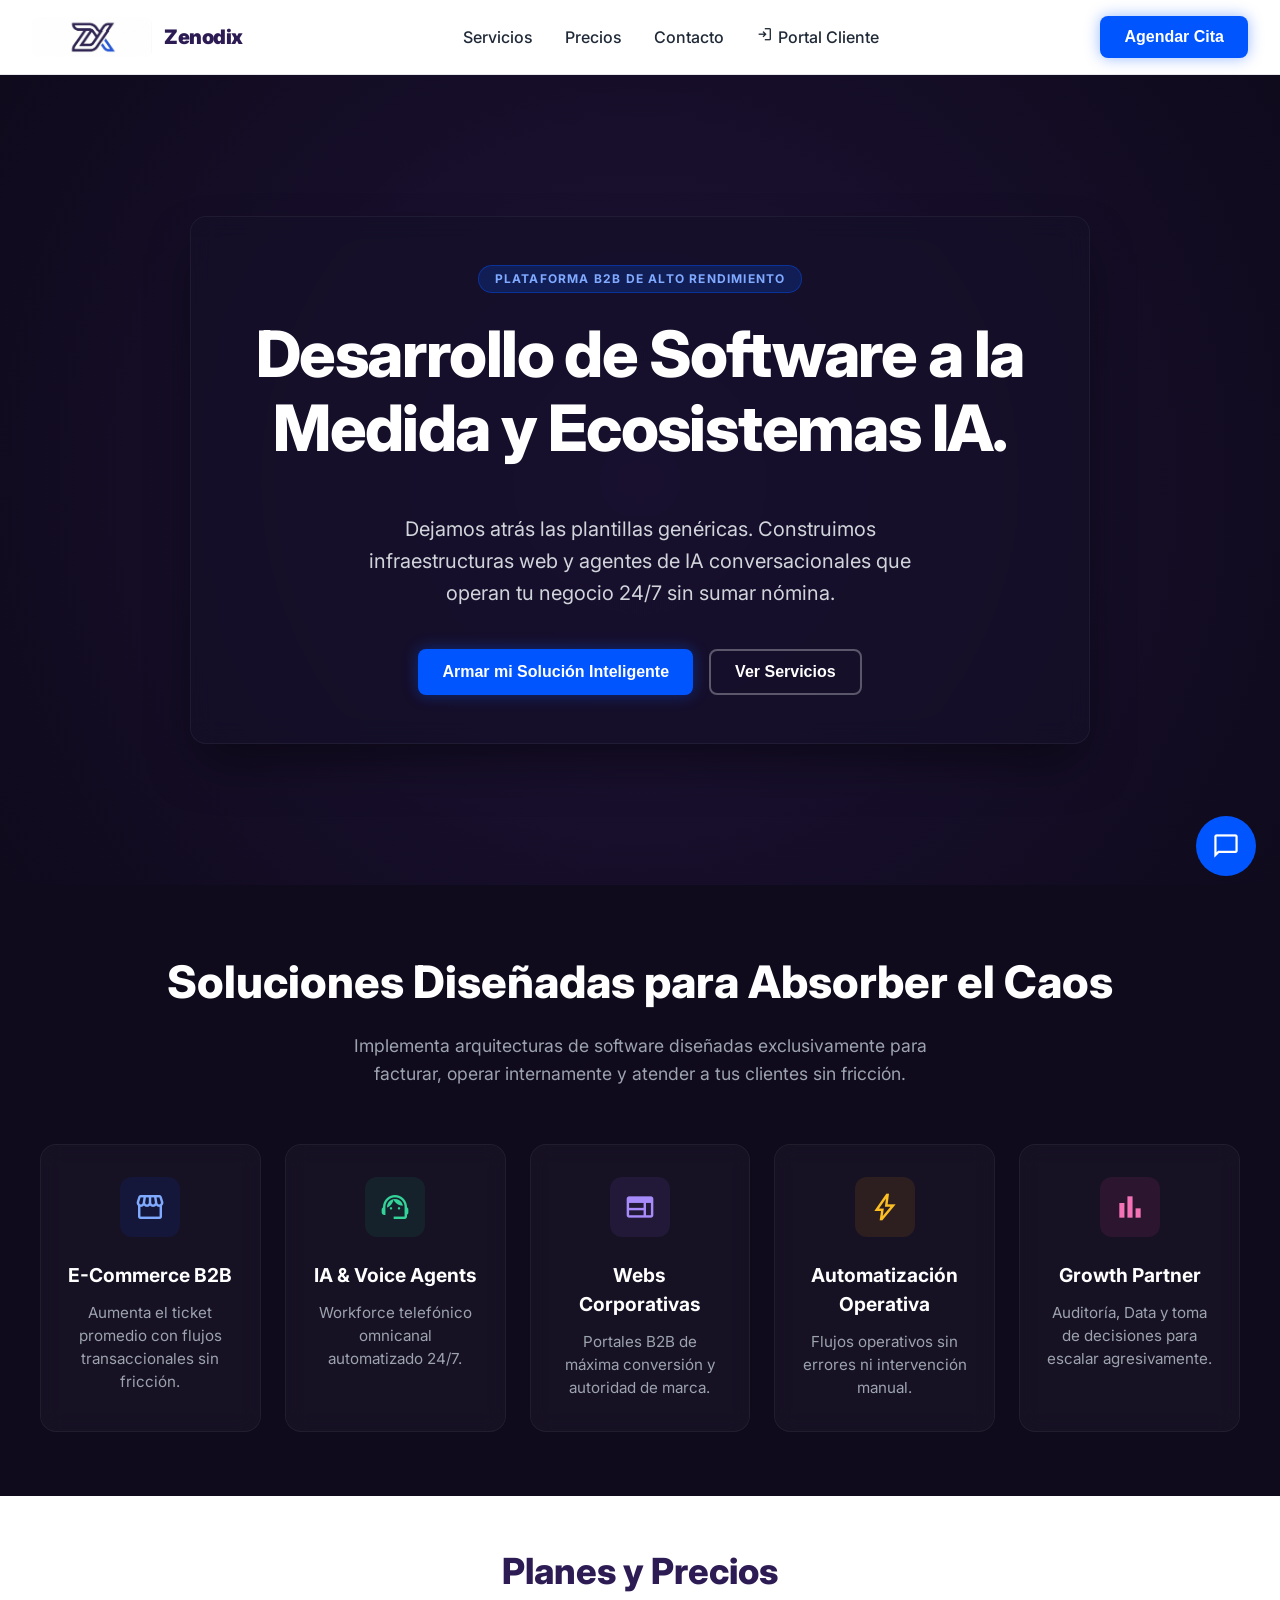
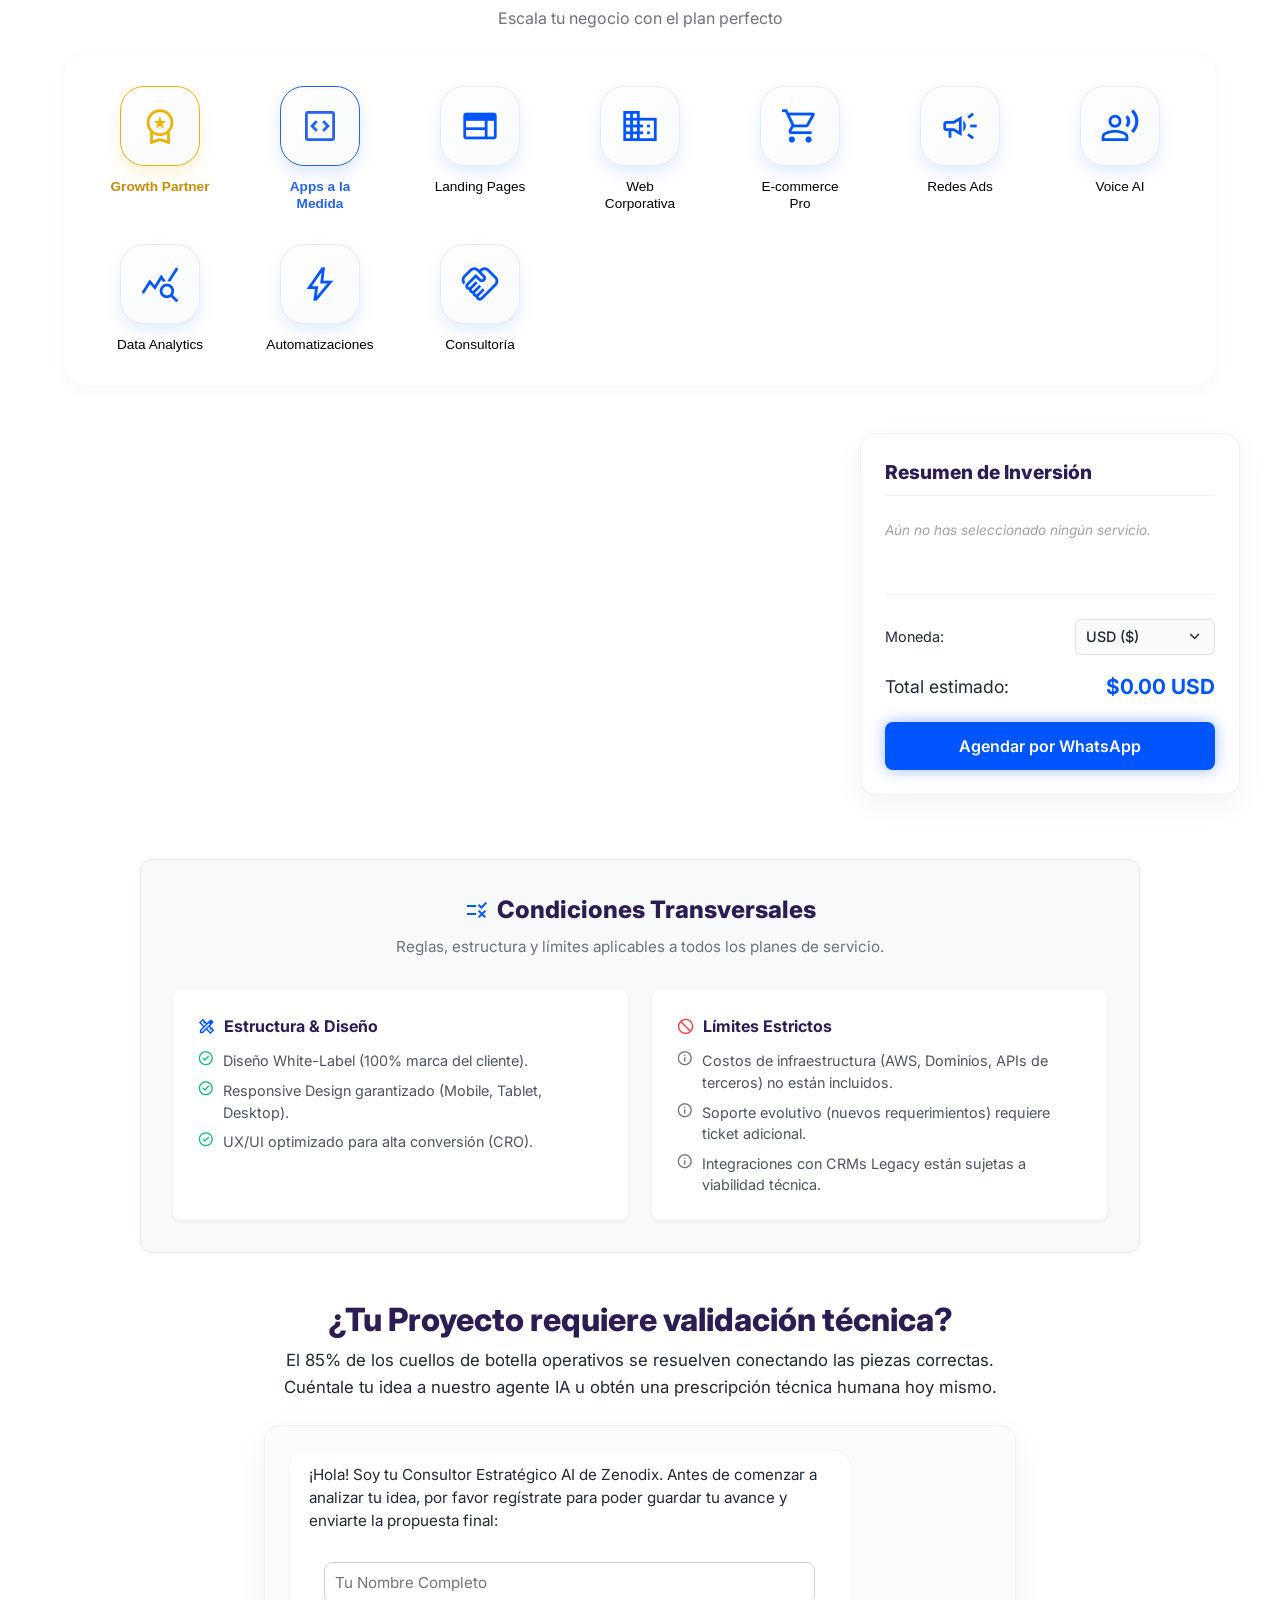
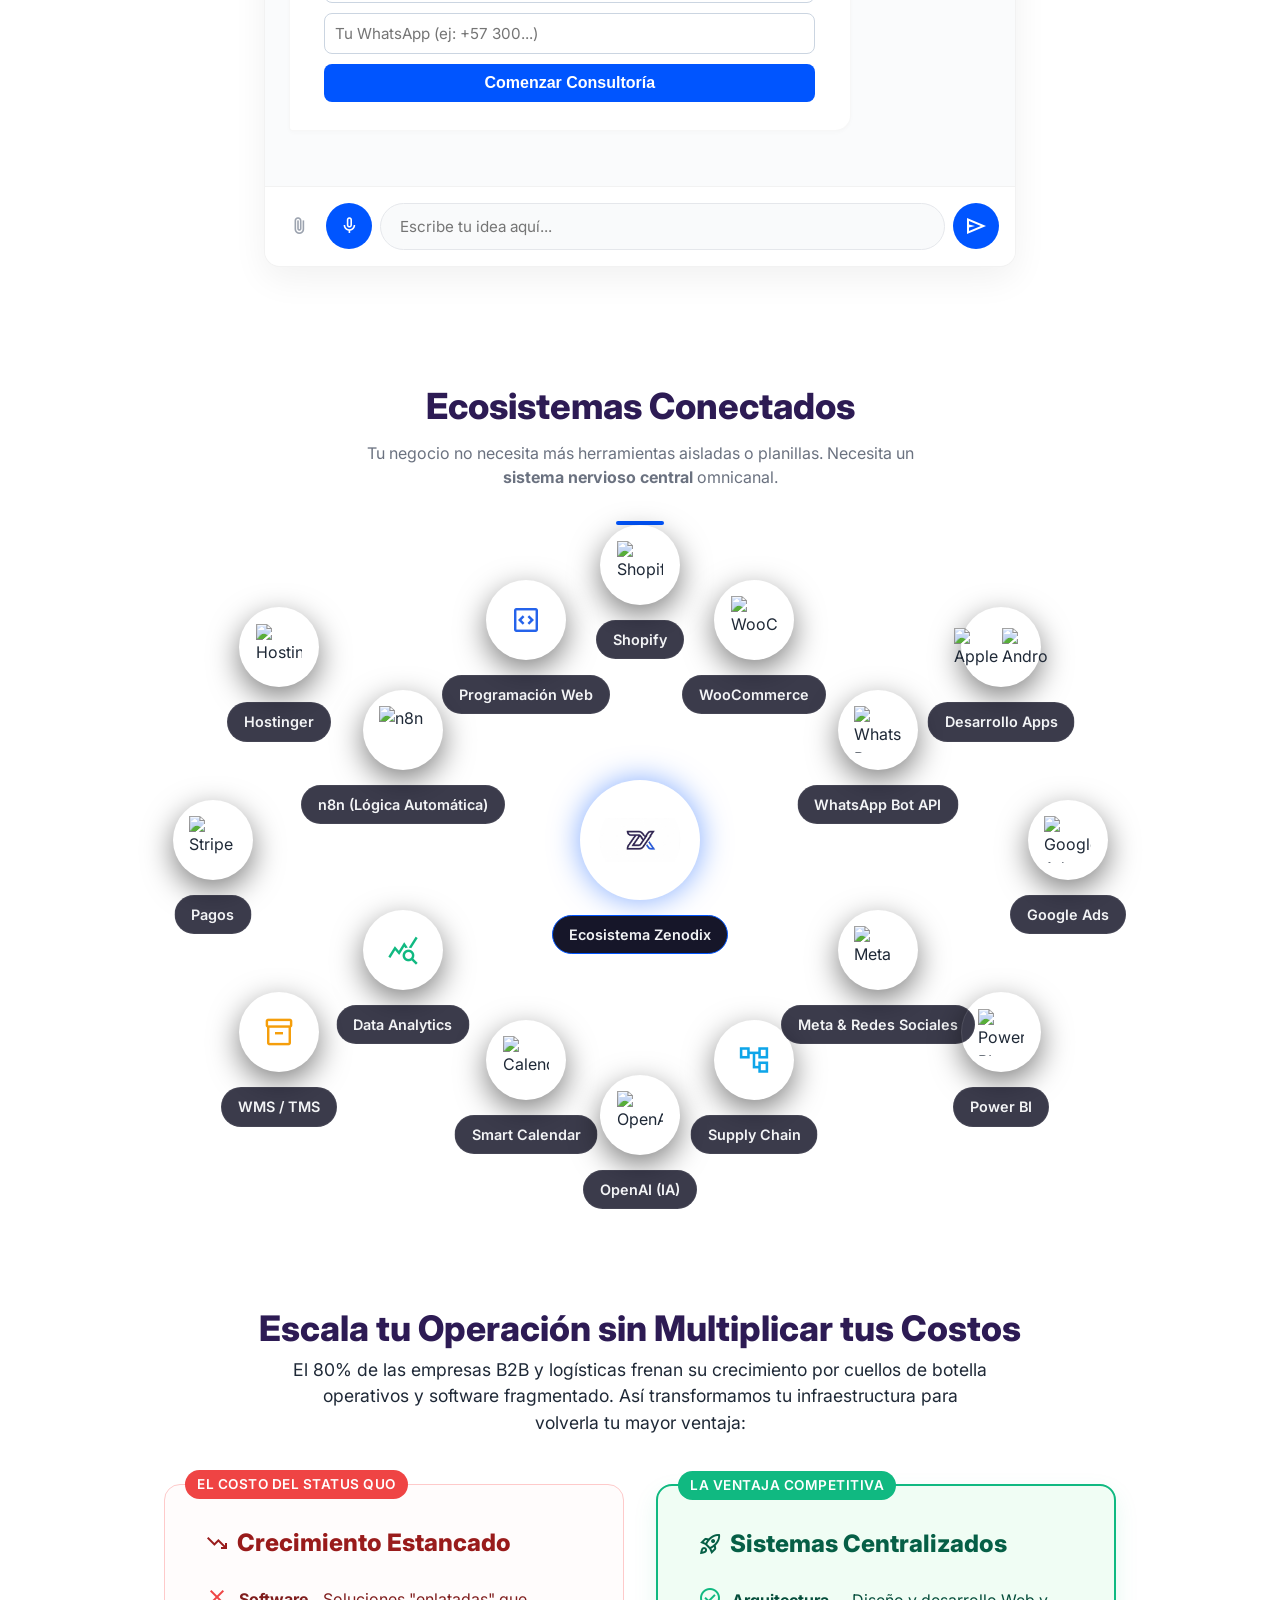
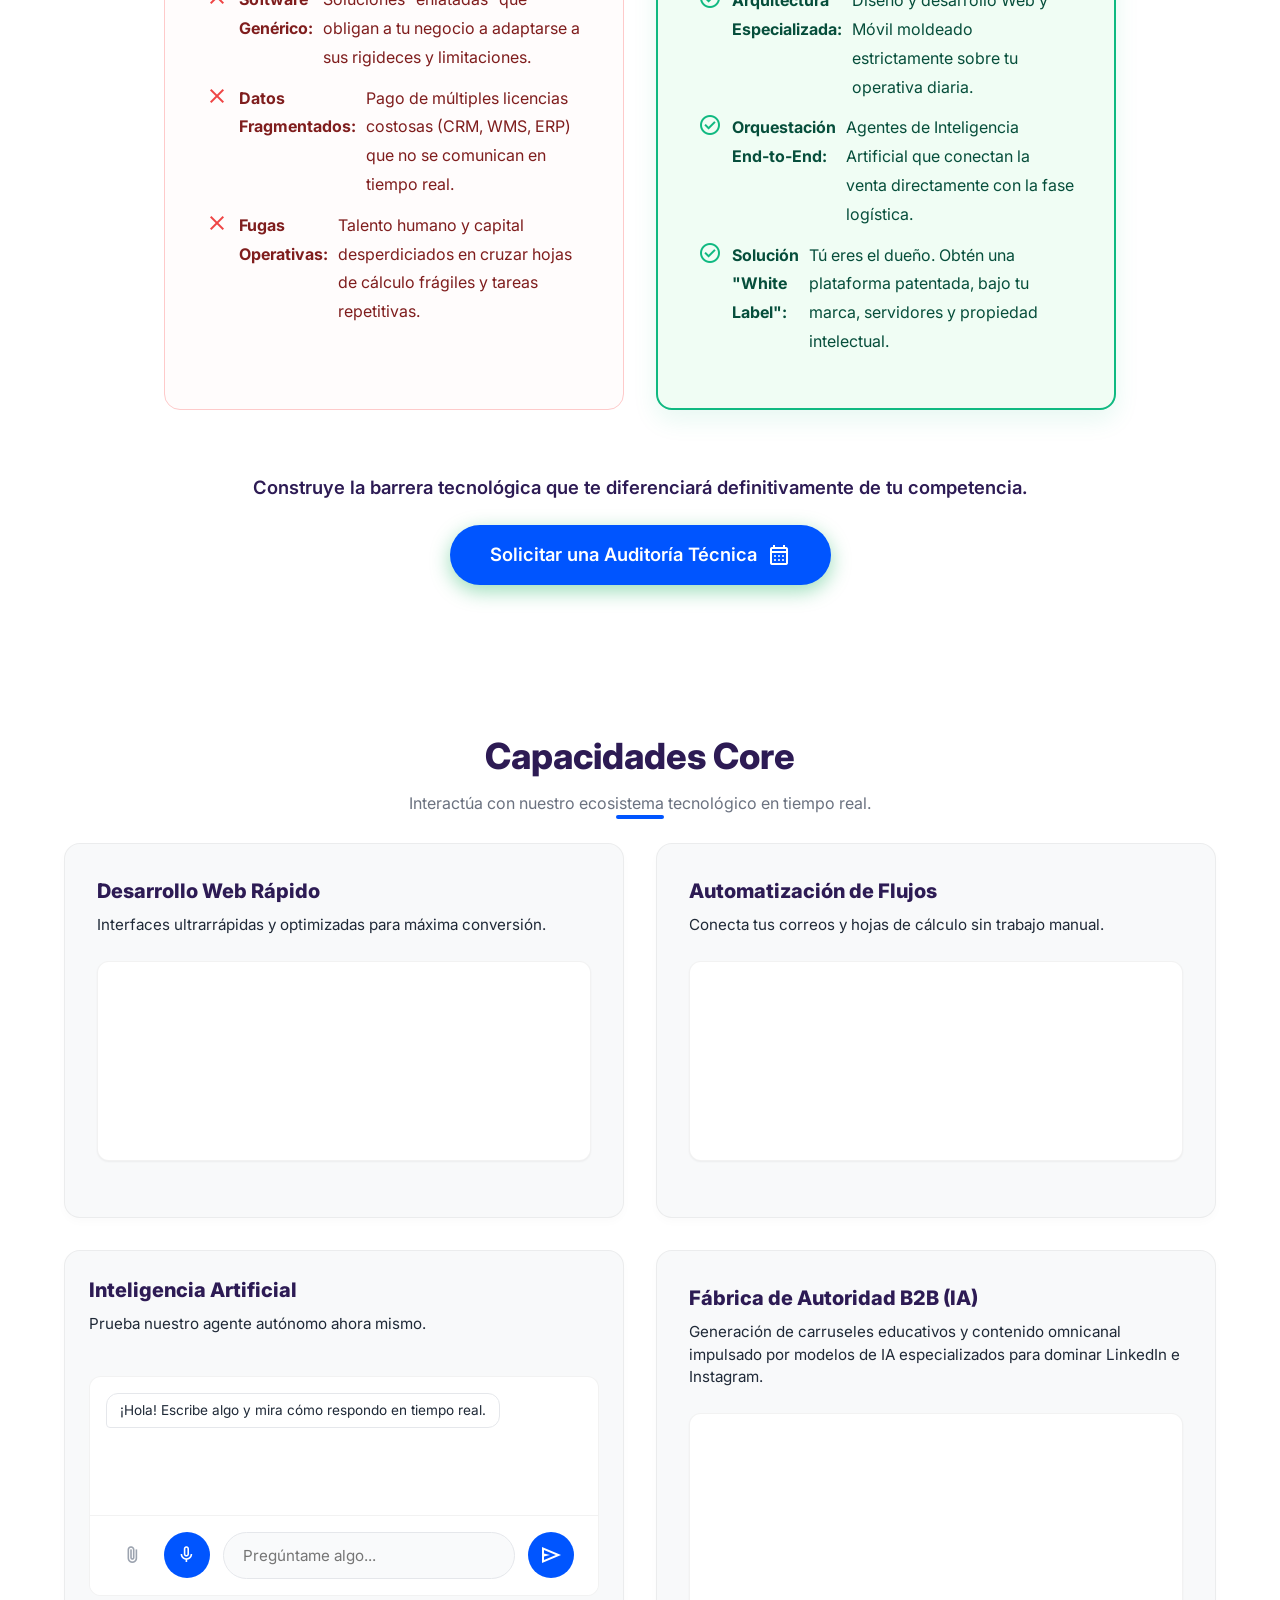
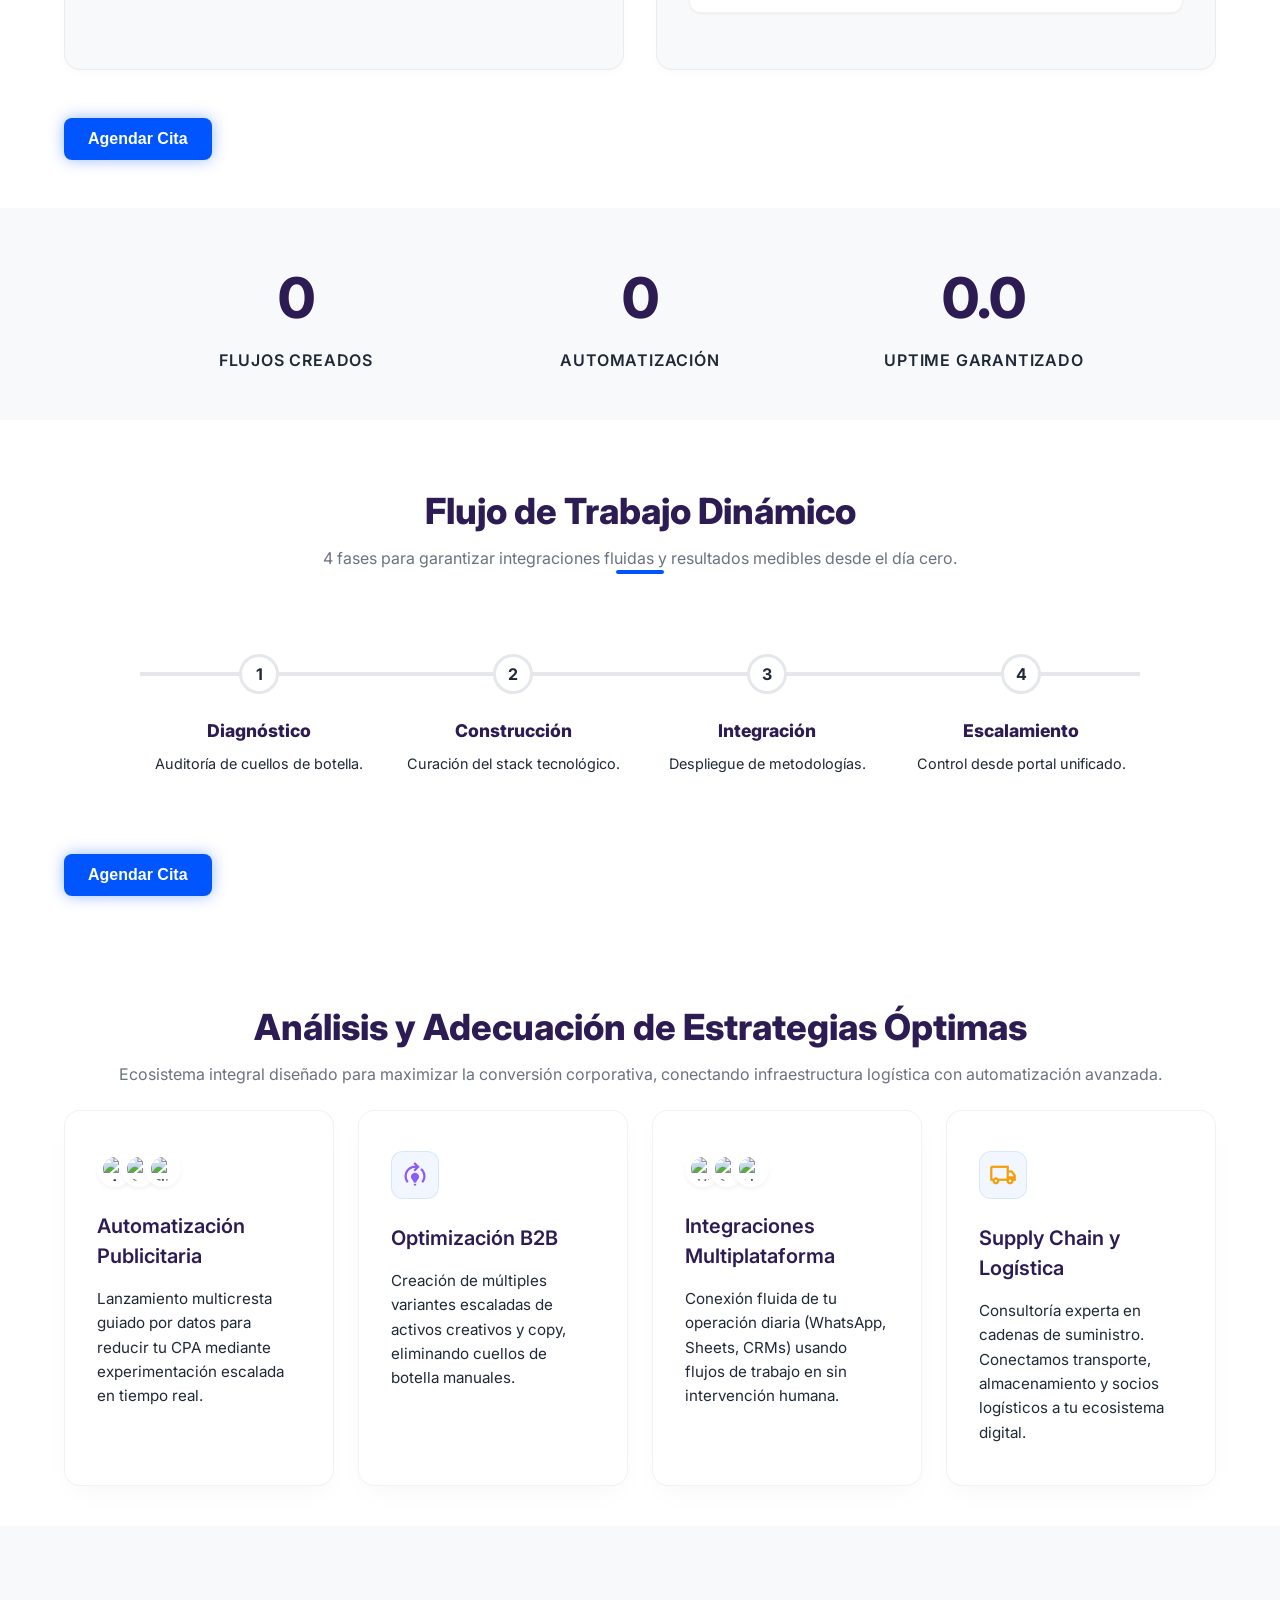
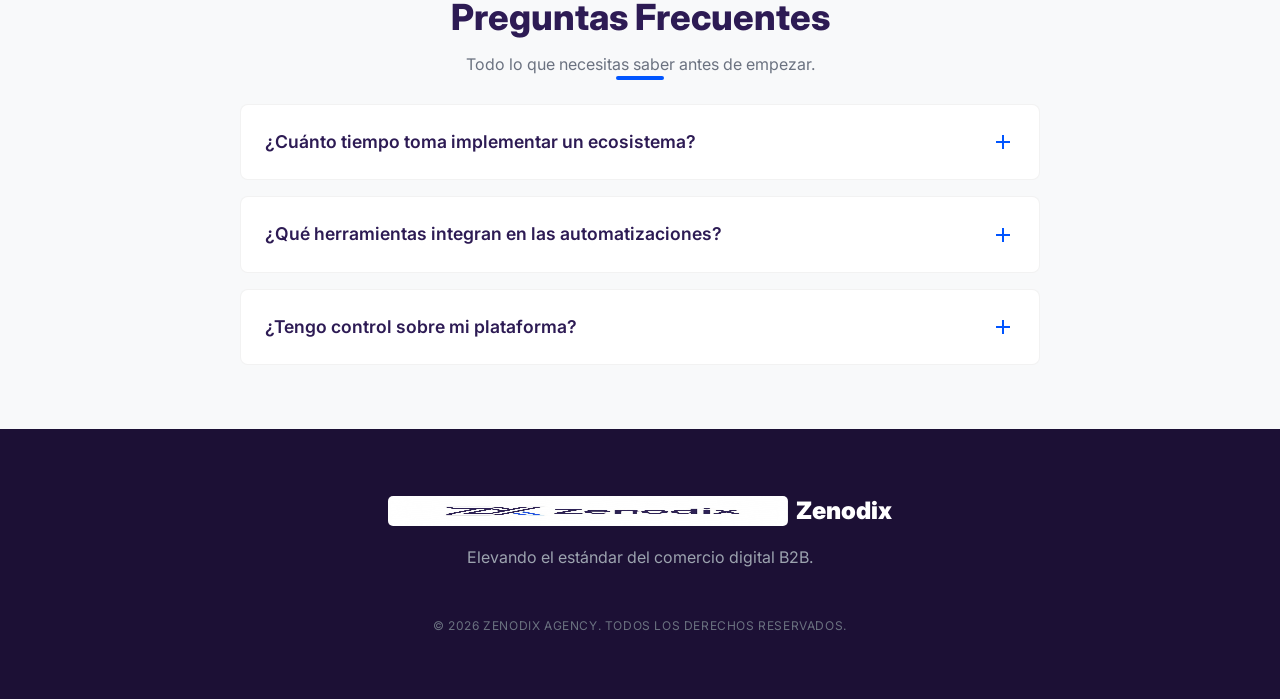
==== commit d49f2a21: "Add files via upload" ====
--- a/index.html
+++ b/index.html
@@ -1,1014 +1,2634 @@
-<!DOCTYPE html>
+<!doctype html>
 <html lang="es">
-<head>
-    <meta charset="UTF-8">
-    <meta name="viewport" content="width=device-width, initial-scale=1.0">
-    <title>Zenodix | Desarrollo Web, Inteligencia Artificial y Automatización B2B</title>
-    <meta name="description" content="Agencia tecnológica especializada en desarrollo de ecosistemas digitales, agentes de voz con IA (ElevenLabs, Vapi), automatización y Business Intelligence. Transformamos tu negocio en piloto automático.">
-    <meta name="keywords" content="desarrollo web, inteligencia artificial, agentes de voz, automatización, power bi, looker studio, ecosistemas digitales, agencia b2b, bots de whatsapp">
-    <meta name="author" content="Zenodix Agency">
-
-    <meta name="robots" content="index, follow">
-    <link rel="canonical" href="https://www.zenodix.com/"> 
-    
-    <meta property="og:title" content="Zenodix | Agencia de Inteligencia Artificial y Desarrollo B2B">
-    <meta property="og:description" content="Desarrollamos ecosistemas de ventas automatizados. Desde webs corporativas hasta agentes telefónicos con IA.">
-    <meta property="og:type" content="website">
-    <meta property="og:url" content="https://www.zenodix.com/">
-    <meta property="og:image" content="https://www.zenodix.com/preview.jpg"> 
-    <meta property="og:locale" content="es_CO">
-    
-    <meta name="twitter:card" content="summary_large_image">
-    <meta name="twitter:title" content="Zenodix | IA y Desarrollo Web">
-    <meta name="twitter:description" content="Automatiza tus ventas con agentes de voz y ecosistemas digitales desarrollados a medida.">
-    <meta name="twitter:image" content="https://www.zenodix.com/preview.jpg">
-    <link rel="preconnect" href="https://fonts.googleapis.com">
-    <link rel="preconnect" href="https://fonts.gstatic.com" crossorigin>
-    
-    
-    <link rel="icon" type="image/jpeg" href="favicon.jpg">
-    <link href="https://fonts.googleapis.com/css2?family=Inter:wght@400;500;600;700;800;900&display=swap" rel="stylesheet">
-    <link href="https://fonts.googleapis.com/css2?family=Material+Symbols+Outlined:wght,FILL@100..700,0..1&display=swap" rel="stylesheet">
-    <link rel="preload" as="style" href="styles.css">
-    <link rel="stylesheet" href="styles.css">
-    <link rel="preload" as="image" href="zenodix-logo-center.jpg">
-</head>
-<body>
-
+  <head>
+    <meta charset="UTF-8" />
+    <meta name="viewport" content="width=device-width, initial-scale=1.0" />
+    <title>
+      Zenodix | Desarrollo Web, Inteligencia Artificial y Automatización B2B
+    </title>
+    <meta
+      name="description"
+      content="Agencia tecnológica especializada en desarrollo de ecosistemas digitales, agentes de voz con IA (ElevenLabs, Vapi), automatización y Business Intelligence. Transformamos tu negocio en piloto automático."
+    />
+    <meta
+      name="keywords"
+      content="desarrollo web, inteligencia artificial, agentes de voz, automatización, power bi, looker studio, ecosistemas digitales, agencia b2b, bots de whatsapp"
+    />
+    <meta name="author" content="Zenodix Agency" />
+
+    <meta name="robots" content="index, follow" />
+    <link rel="canonical" href="https://www.zenodix.com/" />
+
+    <meta
+      property="og:title"
+      content="Zenodix | Agencia de Inteligencia Artificial y Desarrollo B2B"
+    />
+    <meta
+      property="og:description"
+      content="Desarrollamos ecosistemas de ventas automatizados. Desde webs corporativas hasta agentes telefónicos con IA."
+    />
+    <meta property="og:type" content="website" />
+    <meta property="og:url" content="https://www.zenodix.com/" />
+    <meta property="og:image" content="https://www.zenodix.com/preview.jpg" />
+    <meta property="og:locale" content="es_CO" />
+
+    <meta name="twitter:card" content="summary_large_image" />
+    <meta name="twitter:title" content="Zenodix | IA y Desarrollo Web" />
+    <meta
+      name="twitter:description"
+      content="Automatiza tus ventas con agentes de voz y ecosistemas digitales desarrollados a medida."
+    />
+    <meta name="twitter:image" content="https://www.zenodix.com/preview.jpg" />
+    <link rel="preconnect" href="https://fonts.googleapis.com" />
+    <link rel="preconnect" href="https://fonts.gstatic.com" crossorigin="" />
+
+    <link rel="icon" type="image/jpeg" href="favicon.jpg" />
+    <link
+      href="https://fonts.googleapis.com/css2?family=Inter:wght@400;500;600;700;800;900&amp;display=swap"
+      rel="stylesheet"
+    />
+    <link
+      href="https://fonts.googleapis.com/css2?family=Material+Symbols+Outlined:wght,FILL@100..700,0..1&amp;display=swap"
+      rel="stylesheet"
+    />
+    <link rel="preload" as="style" href="styles.css" />
+    <link rel="stylesheet" href="styles.css" />
+    <link rel="preload" as="image" href="zenodix-logo-center.jpg" />
+  </head>
+  <body>
     <!-- Header / Navbar -->
     <header class="navbar">
-        <div class="logo-container">
-            <img src="zenodix-logo-center.jpg" alt="Zenodix Logo" class="brand-logo" style="border-radius: 6px;" width="120" height="32">
-            <span class="brand-name">Zenodix</span>
-        </div>
-        <nav class="nav-links">
-            <a href="#servicios">Servicios</a>
-            <a href="#precios">Precios</a>
-            <a href="https://wa.me/573214741783?text=Hola,%20estoy%20interesado%20en%20sus%20servicios" target="_blank">Contacto</a>
-            <a href="login.html" class="portal-link">
-                <span class="material-symbols-outlined nav-icon" style="font-size: 1.1rem;">login</span>
-                Portal Cliente
-            </a>
-        </nav>
-        <button class="btn btn-primary glow-btn" onclick="window.open('https://cal.com/jhon-harlly-yate-linares-h4vio3/30min', '_blank')">Agendar Cita</button>
+      <div class="logo-container">
+        <img
+          src="zenodix-logo-center.jpg"
+          alt="Zenodix Logo"
+          class="brand-logo"
+          style="border-radius: 6px"
+          width="120"
+          height="32"
+        />
+        <span class="brand-name">Zenodix</span>
+      </div>
+      <nav class="nav-links">
+        <a href="#servicios">Servicios</a>
+        <a href="#precios">Precios</a>
+        <a
+          href="https://wa.me/573214741783?text=Hola,%20estoy%20interesado%20en%20sus%20servicios"
+          target="_blank"
+          >Contacto</a
+        >
+        <a href="login.html" class="portal-link">
+          <span
+            class="material-symbols-outlined nav-icon"
+            style="font-size: 1.1rem"
+            >login</span
+          >
+          Portal Cliente
+        </a>
+      </nav>
+      <button
+        class="btn btn-primary glow-btn"
+        onclick="
+          window.open(
+            'https://cal.com/jhon-harlly-yate-linares-h4vio3/30min',
+            '_blank',
+          )
+        "
+      >
+        Agendar Cita
+      </button>
     </header>
 
     <!-- Hero Section -->
     <section class="hero" id="hero-section">
-        <!-- Interactive Spiderweb Network Canvas -->
-        <canvas id="hero-canvas"></canvas>
-        
-        <div class="hero-content glass-effect" style="z-index: 10; max-width: 900px; padding-inline: 1rem;">
-            <span class="badge">Agencia de Software Factory</span>
-            <h1 style="font-size: clamp(2rem, 5vw, 4rem); line-height: 1.15; margin-bottom: 1.5rem;">Desarrollo de Software a la Medida y Ecosistemas IA.</h1>
-            <p class="subtitle" style="font-size: clamp(1rem, 2vw, 1.25rem); line-height: 1.6;">Construimos Web Apps y Aplicaciones Móviles nativas integradas con Inteligencia Artificial para automatizar y escalar tus operaciones de Logística, CRM y Marketing.</p>
-            <div class="hero-actions">
-                <button class="btn btn-primary glow-btn" onclick="window.open('https://cal.com/jhon-harlly-yate-linares-h4vio3/30min', '_blank')">Agendar Cita</button>
-                <button class="btn btn-outline" onclick="window.location.href='#servicios'">Ver Servicios</button>
-            </div>
-        </div>
+      <!-- Interactive Spiderweb Network Canvas -->
+      <canvas id="hero-canvas"></canvas>
+
+      <div
+        class="hero-content glass-effect"
+        style="z-index: 10; max-width: 900px; padding-inline: 1rem"
+      >
+        <span class="badge">PLATAFORMA B2B DE ALTO RENDIMIENTO</span>
+        <h1
+          style="
+            font-size: clamp(2rem, 5vw, 4rem);
+            line-height: 1.15;
+            margin-bottom: 1.5rem;
+          "
+        >
+          Desarrollo de Software a la Medida y Ecosistemas IA.
+        </h1>
+        <p
+          class="subtitle"
+          style="font-size: clamp(1rem, 2vw, 1.25rem); line-height: 1.6"
+        >
+          Dejamos atrás las plantillas genéricas. Construimos infraestructuras
+          web y agentes de IA conversacionales que operan tu negocio 24/7 sin
+          sumar nómina.
+        </p>
+        <div class="hero-actions">
+          <button
+            class="btn btn-primary glow-btn"
+            onclick="document.getElementById('precios').scrollIntoView()"
+          >
+            Armar mi Solución Inteligente
+          </button>
+          <button
+            class="btn btn-outline"
+            onclick="window.location.href = '#servicios'"
+          >
+            Ver Servicios
+          </button>
+        </div>
+      </div>
     </section>
+    <section
+      id="b2b-architecture"
+      style="
+        max-width: none;
+        margin: 0px auto;
+        padding: 4rem 1.5rem;
+        position: relative;
+        z-index: 10;
+        background: rgb(15, 10, 28);
+        width: 100%;
+      "
+    >
+      <div style="max-width: 1200px; margin: 0 auto">
+        <div style="text-align: center; margin-bottom: 3.5rem">
+          <h2
+            style="
+              font-size: clamp(1.8rem, 4vw, 2.8rem);
+              margin-bottom: 1rem;
+              color: #ffffff;
+            "
+          >
+            Soluciones Diseñadas para Absorber el Caos
+          </h2>
+          <p
+            style="
+              color: #9ca3af;
+              max-width: 600px;
+              margin: 0 auto;
+              font-size: 1.1rem;
+              line-height: 1.6;
+            "
+          >
+            Implementa arquitecturas de software diseñadas exclusivamente para
+            facturar, operar internamente y atender a tus clientes sin fricción.
+          </p>
+        </div>
+        <div
+          style="
+            display: grid;
+            grid-template-columns: repeat(auto-fit, minmax(220px, 1fr));
+            gap: 1.5rem;
+          "
+        >
+          <!-- Cards -->
+          <div
+            class="card-base shadow-neon"
+            style="
+              padding: 2rem 1.5rem;
+              text-align: center;
+              background: rgba(255, 255, 255, 0.03);
+              border: 1px solid rgba(255, 255, 255, 0.05);
+              border-radius: 16px;
+              backdrop-filter: blur(10px);
+              transition: transform 0.3s ease;
+            "
+          >
+            <div
+              style="
+                width: 60px;
+                height: 60px;
+                margin: 0 auto 1.5rem auto;
+                background: rgba(0, 85, 255, 0.1);
+                border-radius: 12px;
+                display: flex;
+                align-items: center;
+                justify-content: center;
+              "
+            >
+              <span
+                class="material-symbols-outlined"
+                style="font-size: 2rem; color: #80aaff"
+                >storefront</span
+              >
+            </div>
+            <h3
+              style="
+                font-size: 1.2rem;
+                margin-bottom: 0.75rem;
+                color: #ffffff;
+                font-weight: 700;
+              "
+            >
+              E-Commerce B2B
+            </h3>
+            <p style="font-size: 0.95rem; color: #9ca3af; line-height: 1.5">
+              Aumenta el ticket promedio con flujos transaccionales sin
+              fricción.
+            </p>
+          </div>
+
+          <div
+            class="card-base shadow-neon"
+            style="
+              padding: 2rem 1.5rem;
+              text-align: center;
+              background: rgba(255, 255, 255, 0.03);
+              border: 1px solid rgba(255, 255, 255, 0.05);
+              border-radius: 16px;
+              backdrop-filter: blur(10px);
+              transition: transform 0.3s ease;
+            "
+          >
+            <div
+              style="
+                width: 60px;
+                height: 60px;
+                margin: 0 auto 1.5rem auto;
+                background: rgba(16, 185, 129, 0.1);
+                border-radius: 12px;
+                display: flex;
+                align-items: center;
+                justify-content: center;
+              "
+            >
+              <span
+                class="material-symbols-outlined"
+                style="font-size: 2rem; color: #34d399"
+                >support_agent</span
+              >
+            </div>
+            <h3
+              style="
+                font-size: 1.2rem;
+                margin-bottom: 0.75rem;
+                color: #ffffff;
+                font-weight: 700;
+              "
+            >
+              IA &amp; Voice Agents
+            </h3>
+            <p style="font-size: 0.95rem; color: #9ca3af; line-height: 1.5">
+              Workforce telefónico omnicanal automatizado 24/7.
+            </p>
+          </div>
+
+          <div
+            class="card-base shadow-neon"
+            style="
+              padding: 2rem 1.5rem;
+              text-align: center;
+              background: rgba(255, 255, 255, 0.03);
+              border: 1px solid rgba(255, 255, 255, 0.05);
+              border-radius: 16px;
+              backdrop-filter: blur(10px);
+              transition: transform 0.3s ease;
+            "
+          >
+            <div
+              style="
+                width: 60px;
+                height: 60px;
+                margin: 0 auto 1.5rem auto;
+                background: rgba(139, 92, 246, 0.1);
+                border-radius: 12px;
+                display: flex;
+                align-items: center;
+                justify-content: center;
+              "
+            >
+              <span
+                class="material-symbols-outlined"
+                style="font-size: 2rem; color: #a78bfa"
+                >web</span
+              >
+            </div>
+            <h3
+              style="
+                font-size: 1.2rem;
+                margin-bottom: 0.75rem;
+                color: #ffffff;
+                font-weight: 700;
+              "
+            >
+              Webs Corporativas
+            </h3>
+            <p style="font-size: 0.95rem; color: #9ca3af; line-height: 1.5">
+              Portales B2B de máxima conversión y autoridad de marca.
+            </p>
+          </div>
+
+          <div
+            class="card-base shadow-neon"
+            style="
+              padding: 2rem 1.5rem;
+              text-align: center;
+              background: rgba(255, 255, 255, 0.03);
+              border: 1px solid rgba(255, 255, 255, 0.05);
+              border-radius: 16px;
+              backdrop-filter: blur(10px);
+              transition: transform 0.3s ease;
+            "
+          >
+            <div
+              style="
+                width: 60px;
+                height: 60px;
+                margin: 0 auto 1.5rem auto;
+                background: rgba(245, 158, 11, 0.1);
+                border-radius: 12px;
+                display: flex;
+                align-items: center;
+                justify-content: center;
+              "
+            >
+              <span
+                class="material-symbols-outlined"
+                style="font-size: 2rem; color: #fbbf24"
+                >bolt</span
+              >
+            </div>
+            <h3
+              style="
+                font-size: 1.2rem;
+                margin-bottom: 0.75rem;
+                color: #ffffff;
+                font-weight: 700;
+              "
+            >
+              Automatización Operativa
+            </h3>
+            <p style="font-size: 0.95rem; color: #9ca3af; line-height: 1.5">
+              Flujos operativos sin errores ni intervención manual.
+            </p>
+          </div>
+
+          <div
+            class="card-base shadow-neon"
+            style="
+              padding: 2rem 1.5rem;
+              text-align: center;
+              background: rgba(255, 255, 255, 0.03);
+              border: 1px solid rgba(255, 255, 255, 0.05);
+              border-radius: 16px;
+              backdrop-filter: blur(10px);
+              transition: transform 0.3s ease;
+            "
+          >
+            <div
+              style="
+                width: 60px;
+                height: 60px;
+                margin: 0 auto 1.5rem auto;
+                background: rgba(236, 72, 153, 0.1);
+                border-radius: 12px;
+                display: flex;
+                align-items: center;
+                justify-content: center;
+              "
+            >
+              <span
+                class="material-symbols-outlined"
+                style="font-size: 2rem; color: #f472b6"
+                >bar_chart</span
+              >
+            </div>
+            <h3
+              style="
+                font-size: 1.2rem;
+                margin-bottom: 0.75rem;
+                color: #ffffff;
+                font-weight: 700;
+              "
+            >
+              Growth Partner
+            </h3>
+            <p style="font-size: 0.95rem; color: #9ca3af; line-height: 1.5">
+              Auditoría, Data y toma de decisiones para escalar agresivamente.
+            </p>
+          </div>
+        </div>
+      </div>
+    </section>
+    <section id="precios" class="pricing">
+      <div class="section-header center">
+        <h2>Planes y Precios</h2>
+        <p>Escala tu negocio con el plan perfecto</p>
+      </div>
+      <div
+        class="app-grid-container"
+        style="max-width: 1200px; margin: 0 auto 3rem auto; padding: 0 1.5rem"
+      >
+        <div class="app-grid">
+          <!-- Growth Partner Button -->
+          <button
+            type="button"
+            class="app-icon-btn"
+            onclick="openAppPanel('panel-growth', 'growth_tier')"
+          >
+            <div
+              class="app-icon shadow-neon"
+              style="
+                border-color: #eab308;
+                box-shadow: 0 8px 16px rgba(234, 179, 8, 0.15);
+              "
+            >
+              <span
+                class="material-symbols-outlined"
+                style="color: #eab308; animation: none"
+                >workspace_premium</span
+              >
+            </div>
+            <span class="app-label" style="font-weight: 700; color: #ca8a04"
+              >Growth Partner</span
+            >
+          </button>
+          <button
+            type="button"
+            class="app-icon-btn"
+            onclick="openAppPanel('panel-srs', '')"
+          >
+            <div
+              class="app-icon shadow-neon"
+              style="
+                border-color: #2563eb;
+                box-shadow: 0 8px 16px rgba(37, 99, 235, 0.15);
+              "
+            >
+              <span class="material-symbols-outlined" style="color: #2563eb"
+                >code_blocks</span
+              >
+            </div>
+            <span class="app-label" style="font-weight: 700; color: #2563eb"
+              >Apps a la Medida</span
+            >
+          </button>
+          <button
+            type="button"
+            class="app-icon-btn"
+            onclick="openAppPanel('panel-landing', 'landing_tier')"
+          >
+            <div class="app-icon shadow-neon">
+              <span class="material-symbols-outlined">web</span>
+            </div>
+            <span class="app-label">Landing Pages</span>
+          </button>
+          <button
+            type="button"
+            class="app-icon-btn"
+            onclick="openAppPanel('panel-corp', 'corp_tier')"
+          >
+            <div class="app-icon shadow-neon">
+              <span class="material-symbols-outlined">domain</span>
+            </div>
+            <span class="app-label">Web Corporativa</span>
+          </button>
+          <button
+            type="button"
+            class="app-icon-btn"
+            onclick="openAppPanel('panel-ecom', 'ecom_tier')"
+          >
+            <div class="app-icon shadow-neon">
+              <span class="material-symbols-outlined">shopping_cart</span>
+            </div>
+            <span class="app-label">E-commerce Pro</span>
+          </button>
+          <button
+            type="button"
+            class="app-icon-btn"
+            onclick="openAppPanel('panel-social', 'social_tier')"
+          >
+            <div class="app-icon shadow-neon">
+              <span class="material-symbols-outlined">campaign</span>
+            </div>
+            <span class="app-label">Redes Ads</span>
+          </button>
+          <button
+            type="button"
+            class="app-icon-btn"
+            onclick="openAppPanel('panel-voice', 'voice_tier')"
+          >
+            <div class="app-icon shadow-neon">
+              <span class="material-symbols-outlined">record_voice_over</span>
+            </div>
+            <span class="app-label">Voice AI</span>
+          </button>
+          <button
+            type="button"
+            class="app-icon-btn"
+            onclick="openAppPanel('panel-data', 'data_tier')"
+          >
+            <div class="app-icon shadow-neon">
+              <span class="material-symbols-outlined">query_stats</span>
+            </div>
+            <span class="app-label">Data Analytics</span>
+          </button>
+          <button
+            type="button"
+            class="app-icon-btn"
+            onclick="openAppPanel('panel-powerups', 'power_ups')"
+          >
+            <div class="app-icon shadow-neon">
+              <span class="material-symbols-outlined">bolt</span>
+            </div>
+            <span class="app-label">Automatizaciones</span>
+          </button>
+          <button
+            type="button"
+            class="app-icon-btn"
+            onclick="openAppPanel('panel-consultoria', '')"
+          >
+            <div class="app-icon shadow-neon">
+              <span class="material-symbols-outlined">handshake</span>
+            </div>
+            <span class="app-label">Consultoría</span>
+          </button>
+        </div>
+      </div>
+
+      <div class="checkout-grid">
+        <!-- Left Column: Catalog -->
+        <div class="services-catalog left-panels-container">
+          <div class="app-panels">
+            <!-- Category Growth -->
+            <div id="panel-growth" class="app-panel accordion-item card-base">
+              <div class="accordion-content">
+                <div class="tier-options">
+                  <p
+                    style="
+                      font-size: 0.9rem;
+                      color: #666;
+                      margin-bottom: 1rem;
+                      line-height: 1.5;
+                    "
+                  >
+                    Implementación exclusiva de nuestro ecosistema de IA,
+                    desarrollo web y automatizaciones avanzadas. Incluye
+                    auditoría forense para definir la inversión operativa
+                    inicial y acordar el esquema de ganancias (RevShare) según
+                    tu industria. <br /><strong
+                      style="color: var(--color-primary)"
+                    >
+                      (Solo por invitación).</strong
+                    >
+                  </p>
+                  <label class="tier-label">
+                    <input
+                      type="radio"
+                      name="growth_tier"
+                      class="service-radio"
+                      value="Auditoría Forense &amp; Setup"
+                      data-price="0"
+                    />
+                    <div class="tier-card premium-tier-card">
+                      <div class="tier-info">
+                        <strong>Auditoría Forense &amp; Setup Inicial</strong>
+                        <span style="line-height: 1.4"
+                          >Fase de inversión de inicio de operaciones + RevShare
+                          variable post-análisis.</span
+                        >
+                      </div>
+                      <div
+                        class="tier-price"
+                        style="font-size: 0.95rem; text-transform: uppercase"
+                      >
+                        Por Evaluación
+                      </div>
+                    </div>
+                  </label>
+                </div>
+              </div>
+            </div>
+
+            <!-- Category 1: Landing Pages -->
+            <div id="panel-landing" class="app-panel accordion-item card-base">
+              <div class="accordion-content">
+                <div class="tier-options">
+                  <label class="tier-label">
+                    <input
+                      type="radio"
+                      name="landing_tier"
+                      class="service-radio"
+                      value="1 Landing Page"
+                      data-price="80000"
+                    />
+                    <div class="tier-card">
+                      <div class="tier-info">
+                        <strong>1 Landing Page</strong>
+                      </div>
+                      <div class="tier-price">$80.000 COP</div>
+                    </div>
+                  </label>
+                  <label class="tier-label">
+                    <input
+                      type="radio"
+                      name="landing_tier"
+                      class="service-radio"
+                      value="Pack x10 Landings"
+                      data-price="700000"
+                    />
+                    <div class="tier-card">
+                      <div class="tier-info">
+                        <strong>Pack x10 Landings</strong>
+                        <span>Ahorro 12%</span>
+                      </div>
+                      <div class="tier-price">$700.000 COP</div>
+                    </div>
+                  </label>
+                  <label class="tier-label">
+                    <input
+                      type="radio"
+                      name="landing_tier"
+                      class="service-radio"
+                      value="Pack x20 Landings"
+                      data-price="1300000"
+                    />
+                    <div class="tier-card">
+                      <div class="tier-info">
+                        <strong>Pack x20 Landings</strong>
+                        <span>Ahorro 18%</span>
+                      </div>
+                      <div class="tier-price">$1.300.000 COP</div>
+                    </div>
+                  </label>
+                  <label class="tier-label">
+                    <input
+                      type="radio"
+                      name="landing_tier"
+                      class="service-radio"
+                      value="Pack x40 Landings"
+                      data-price="2400000"
+                    />
+                    <div class="tier-card">
+                      <div class="tier-info">
+                        <strong>Pack x40 Landings</strong>
+                        <span>Ahorro 25%</span>
+                      </div>
+                      <div class="tier-price">$2.400.000 COP</div>
+                    </div>
+                  </label>
+                  <label class="tier-label">
+                    <input
+                      type="radio"
+                      name="landing_tier"
+                      class="service-radio"
+                      value="Pack x50 Landings"
+                      data-price="2750000"
+                    />
+                    <div class="tier-card">
+                      <div class="tier-info">
+                        <strong>Pack x50 Landings</strong>
+                        <span>Ahorro 31%</span>
+                      </div>
+                      <div class="tier-price">$2.750.000 COP</div>
+                    </div>
+                  </label>
+                  <label class="tier-label">
+                    <input
+                      type="radio"
+                      name="landing_tier"
+                      class="service-radio"
+                      value="Pack x100 Agency"
+                      data-price="5000000"
+                    />
+                    <div class="tier-card">
+                      <div class="tier-info">
+                        <strong>Pack x100 Agency</strong>
+                        <span>Ahorro 37%</span>
+                      </div>
+                      <div class="tier-price">$5.000.000 COP</div>
+                    </div>
+                  </label>
+                </div>
+              </div>
+            </div>
+
+            <!-- Category 2: Web Corporativa (Informativa/B2B) -->
+            <div id="panel-corp" class="app-panel accordion-item card-base">
+              <div class="accordion-content">
+                <div class="tier-options">
+                  <label class="tier-label">
+                    <input
+                      type="radio"
+                      name="corp_tier"
+                      class="service-radio"
+                      value="Plan Esencial"
+                      data-price="500000"
+                    />
+                    <div class="tier-card">
+                      <div class="tier-info">
+                        <strong>Plan Esencial</strong>
+                        <span>One-Page, 3 secciones completas.</span>
+                      </div>
+                      <div class="tier-price">$500.000 COP</div>
+                    </div>
+                  </label>
+                  <label class="tier-label">
+                    <input
+                      type="radio"
+                      name="corp_tier"
+                      class="service-radio"
+                      value="Plan Profesional"
+                      data-price="850000"
+                    />
+                    <div class="tier-card">
+                      <div class="tier-info">
+                        <strong>Plan Profesional</strong>
+                        <span>6 páginas, Blog, Correos Corporativos.</span>
+                      </div>
+                      <div class="tier-price">$850.000 COP</div>
+                    </div>
+                  </label>
+                  <label class="tier-label">
+                    <input
+                      type="radio"
+                      name="corp_tier"
+                      class="service-radio"
+                      value="Plan Élite"
+                      data-price="1200000"
+                    />
+                    <div class="tier-card">
+                      <div class="tier-info">
+                        <strong>Plan Élite</strong>
+                        <span>Catálogo online, Reservas, Optimizada SEO.</span>
+                      </div>
+                      <div class="tier-price">$1.200.000 COP</div>
+                    </div>
+                  </label>
+                </div>
+              </div>
+            </div>
+
+            <!-- Category 3: E-commerce Pro -->
+            <div id="panel-ecom" class="app-panel accordion-item card-base">
+              <div class="accordion-content">
+                <div class="tier-options">
+                  <label class="tier-label">
+                    <input
+                      type="radio"
+                      name="ecom_tier"
+                      class="service-radio"
+                      value="Tienda Starter"
+                      data-price="1200000"
+                    />
+                    <div class="tier-card">
+                      <div class="tier-info">
+                        <strong>Tienda Starter</strong>
+                        <span>Hasta 30 productos, Pasarelas de Pago.</span>
+                      </div>
+                      <div class="tier-price">$1.200.000 COP</div>
+                    </div>
+                  </label>
+                  <label class="tier-label">
+                    <input
+                      type="radio"
+                      name="ecom_tier"
+                      class="service-radio"
+                      value="Tienda Growth"
+                      data-price="1800000"
+                    />
+                    <div class="tier-card">
+                      <div class="tier-info">
+                        <strong>Tienda Growth</strong>
+                        <span>100 productos, Recuperación de Carritos.</span>
+                      </div>
+                      <div class="tier-price">$1.800.000 COP</div>
+                    </div>
+                  </label>
+                  <label class="tier-label">
+                    <input
+                      type="radio"
+                      name="ecom_tier"
+                      class="service-radio"
+                      value="Tienda Escala Custom"
+                      data-price="2800000"
+                    />
+                    <div class="tier-card">
+                      <div class="tier-info">
+                        <strong>Tienda Escala Custom</strong>
+                        <span>Productos ilimitados, Conexión a ERP.</span>
+                      </div>
+                      <div class="tier-price">$2.800.000 COP</div>
+                    </div>
+                  </label>
+                </div>
+              </div>
+            </div>
+
+            <!-- Category: App Development (Custom AI UI) -->
+            <div id="panel-srs" class="app-panel accordion-item card-base">
+              <div class="accordion-content">
+                <!-- Custom Web App SRS Inline Chat Interface -->
+                <div class="srs-chat-container">
+                  <div class="srs-chat-header">
+                    <span class="material-symbols-outlined">code_blocks</span>
+                    <strong>Arquitecto IA</strong> - Cotiza tu Software a la
+                    Medida
+                  </div>
+                  <div class="srs-chat-body" id="srsChatBody">
+                    <div class="srs-msg srs-ai">
+                      ¡Hola! Soy tu Arquitecto de Software conectado a la red
+                      Zenodix. Cuéntame qué aplicación o sistema necesitas
+                      construir. Pero primero, por favor indícame **tu nombre y
+                      tu número de WhatsApp (o correo)** para guardar el
+                      progreso.
+                    </div>
+                  </div>
+                  <div class="srs-input-group">
+                    <label
+                      class="chat-icon-btn multimodal-btn"
+                      title="Adjuntar Imagen"
+                    >
+                      <input
+                        type="file"
+                        id="srsFileInput"
+                        accept="image/*"
+                        hidden=""
+                        onchange="window.handleFileSelect(this, 'srsFileAlert')"
+                      />
+                      <span class="material-symbols-outlined" id="srsFileAlert"
+                        >attach_file</span
+                      >
+                    </label>
+                    <button
+                      class="chat-icon-btn multimodal-btn"
+                      id="srsMicBtn"
+                      title="Grabar Audio"
+                    >
+                      <span class="material-symbols-outlined">mic</span>
+                    </button>
+                    <input
+                      type="text"
+                      id="srsChatInput"
+                      placeholder="Ej: John Doe, +57 300 000 0000"
+                      onkeypress="if (event.key === 'Enter') srsSendMessage();"
+                    />
+                    <button onclick="srsSendMessage()" class="send-btn">
+                      <span class="material-symbols-outlined">send</span>
+                    </button>
+                  </div>
+                  <div
+                    class="srs-action-area"
+                    id="srsActionArea"
+                    style="display: none"
+                  >
+                    <button
+                      onclick="srsFinalizeWhatsApp()"
+                      class="btn btn-primary full-width glow-btn"
+                      style="text-align: center"
+                    >
+                      🟢 Enviar Documento a WhatsApp (+573214741783)
+                    </button>
+                  </div>
+                </div>
+              </div>
+            </div>
+
+            <!-- Category 4: Gestión de Redes & Contenido IA (Mensual) -->
+            <div id="panel-social" class="app-panel accordion-item card-base">
+              <div class="accordion-content">
+                <div class="tier-options">
+                  <label class="tier-label">
+                    <input
+                      type="radio"
+                      name="social_tier"
+                      class="service-radio"
+                      value="Plan Content Starter"
+                      data-price="1188000"
+                    />
+                    <div class="tier-card">
+                      <div class="tier-info">
+                        <strong>Plan Content Starter</strong>
+                        <span
+                          >12 posts mensuales generados por IA + gestión de 1
+                          red.</span
+                        >
+                      </div>
+                      <div class="tier-price">$1.188.000 COP / mes</div>
+                    </div>
+                  </label>
+                  <label class="tier-label">
+                    <input
+                      type="radio"
+                      name="social_tier"
+                      class="service-radio"
+                      value="Plan Growth B2B"
+                      data-price="1988000"
+                    />
+                    <div class="tier-card">
+                      <div class="tier-info">
+                        <strong>Plan Growth B2B</strong>
+                        <span
+                          >15 posts + 4 Carruseles de Autoridad
+                          (LinkedIn/IG).</span
+                        >
+                      </div>
+                      <div class="tier-price">$1.988.000 COP / mes</div>
+                    </div>
+                  </label>
+                  <label class="tier-label">
+                    <input
+                      type="radio"
+                      name="social_tier"
+                      class="service-radio"
+                      value="Plan Authority Pro"
+                      data-price="3188000"
+                    />
+                    <div class="tier-card">
+                      <div class="tier-info">
+                        <strong>Plan Authority Pro</strong>
+                        <span
+                          >Growth B2B + Publicación directa + Análisis de
+                          métricas.</span
+                        >
+                      </div>
+                      <div class="tier-price">$3.188.000 COP / mes</div>
+                    </div>
+                  </label>
+                </div>
+              </div>
+            </div>
+
+            <!-- Category 5: Voice AI & Agentes Telefónicos -->
+            <div id="panel-voice" class="app-panel accordion-item card-base">
+              <div class="accordion-content">
+                <div class="tier-options">
+                  <label class="tier-label">
+                    <input
+                      type="radio"
+                      name="voice_tier"
+                      class="service-radio"
+                      value="Agente WhatsApp Async"
+                      data-price="1500000"
+                    />
+                    <div class="tier-card">
+                      <div class="tier-info">
+                        <strong>Agente WhatsApp Async</strong>
+                        <span
+                          >Transcribe notas de voz y responde con audios
+                          clonados (Tecnología IA Zenodix).</span
+                        >
+                      </div>
+                      <div class="tier-price">$1.500.000 COP</div>
+                    </div>
+                  </label>
+                  <label class="tier-label">
+                    <input
+                      type="radio"
+                      name="voice_tier"
+                      class="service-radio"
+                      value="Agente Telefónico Inbound"
+                      data-price="3500000"
+                    />
+                    <div class="tier-card">
+                      <div class="tier-info">
+                        <strong>Agente Telefónico Inbound</strong>
+                        <span
+                          >Contesta llamadas entrantes en tiempo real, agendando
+                          citas en tu calendario.</span
+                        >
+                      </div>
+                      <div class="tier-price">$3.500.000 COP</div>
+                    </div>
+                  </label>
+                  <label class="tier-label">
+                    <input
+                      type="radio"
+                      name="voice_tier"
+                      class="service-radio"
+                      value="Call Center Outbound Pro"
+                      data-price="5000000"
+                    />
+                    <div class="tier-card">
+                      <div class="tier-info">
+                        <strong>Call Center Outbound Pro</strong>
+                        <span
+                          >Campañas de llamadas masivas automatizadas para
+                          cualificar leads.</span
+                        >
+                      </div>
+                      <div class="tier-price">$5.000.000 COP</div>
+                    </div>
+                  </label>
+                </div>
+              </div>
+            </div>
+
+            <!-- Category 6: Data Analytics & Business Intelligence -->
+            <div id="panel-data" class="app-panel accordion-item card-base">
+              <div class="accordion-content">
+                <div class="tier-options">
+                  <label class="tier-label">
+                    <input
+                      type="radio"
+                      name="data_tier"
+                      class="service-radio"
+                      value="Dashboard Esencial"
+                      data-price="1200000"
+                    />
+                    <div class="tier-card">
+                      <div class="tier-info">
+                        <strong>Dashboard Esencial (Looker Studio)</strong>
+                        <span
+                          >Conexión a 3 fuentes (Ej. Meta Ads, Analytics,
+                          Shopify) con KPIs de marketing y ventas.</span
+                        >
+                      </div>
+                      <div class="tier-price">$1.200.000 COP</div>
+                    </div>
+                  </label>
+                  <label class="tier-label">
+                    <input
+                      type="radio"
+                      name="data_tier"
+                      class="service-radio"
+                      value="Power BI Corporativo"
+                      data-price="2800000"
+                    />
+                    <div class="tier-card">
+                      <div class="tier-info">
+                        <strong>Power BI Corporativo</strong>
+                        <span
+                          >Modelado de datos avanzado, conexión directa a
+                          CRMs/ERPs y reportes gerenciales.</span
+                        >
+                      </div>
+                      <div class="tier-price">$2.800.000 COP</div>
+                    </div>
+                  </label>
+                  <label class="tier-label">
+                    <input
+                      type="radio"
+                      name="data_tier"
+                      class="service-radio"
+                      value="Ecosistema Big Data &amp; IA"
+                      data-price="4500000"
+                    />
+                    <div class="tier-card">
+                      <div class="tier-info">
+                        <strong>Ecosistema Big Data &amp; IA</strong>
+                        <span
+                          >Data Warehouse centralizado, limpieza automatizada y
+                          análisis predictivo.</span
+                        >
+                      </div>
+                      <div class="tier-price">$4.500.000 COP</div>
+                    </div>
+                  </label>
+                </div>
+              </div>
+            </div>
+
+            <!-- Category 7: Power-Ups (Checkbox) -->
+            <div id="panel-powerups" class="app-panel accordion-item card-base">
+              <div class="accordion-content">
+                <div class="tier-options">
+                  <label class="tier-label">
+                    <input
+                      type="checkbox"
+                      name="power_ups"
+                      class="service-checkbox"
+                      value="Agente IA Conversacional"
+                      data-price="1188000"
+                    />
+                    <div class="tier-card">
+                      <div class="tier-info">
+                        <strong>Agente IA Conversacional</strong>
+                        <span>Chatbot inteligente 24/7.</span>
+                      </div>
+                      <div class="tier-price">+$1.188.000 COP</div>
+                    </div>
+                  </label>
+                  <label class="tier-label">
+                    <input
+                      type="checkbox"
+                      name="power_ups"
+                      class="service-checkbox"
+                      value="IA Personal Shopper"
+                      data-price="1588000"
+                    />
+                    <div class="tier-card">
+                      <div class="tier-info">
+                        <strong>IA Personal Shopper</strong>
+                        <span>Especializado en cerrar ventas E-commerce.</span>
+                      </div>
+                      <div class="tier-price">+$1.588.000 COP</div>
+                    </div>
+                  </label>
+                  <label class="tier-label">
+                    <input
+                      type="checkbox"
+                      name="power_ups"
+                      class="service-checkbox"
+                      value="Automatización Operativa IA"
+                      data-price="1988000"
+                    />
+                    <div class="tier-card">
+                      <div class="tier-info">
+                        <strong>Automatización Operativa IA</strong>
+                        <span>Conexión directa CRM y WhatsApp.</span>
+                      </div>
+                      <div class="tier-price">+$1.988.000 COP</div>
+                    </div>
+                  </label>
+                </div>
+              </div>
+            </div>
+
+            <!-- Category 8: Consultoría Logística (Static) -->
+            <div
+              id="panel-consultoria"
+              class="app-panel accordion-item card-base static-card"
+            >
+              <div
+                class="service-card-content"
+                style="
+                  flex-direction: column;
+                  align-items: flex-start;
+                  border: none;
+                  padding: 1.5rem;
+                "
+              >
+                <div class="service-info" style="margin-bottom: 1rem">
+                  <h4>Consultoría Supply Chain, TMS &amp; CRM</h4>
+                  <p>
+                    Análisis, estrategia y desarrollo de sistemas de transporte
+                    e inventarios a la medida corporativa.
+                  </p>
+                </div>
+                <a
+                  href="https://wa.me/573214741783?text=Hola%20Zenodix%2C%20quiero%20cotizar%20un%20proyecto%20a%20medida%20de%20Consultor%C3%ADa%20Supply%20Chain."
+                  target="_blank"
+                  class="btn btn-outline"
+                  style="
+                    align-self: flex-start;
+                    padding: 0.5rem 1rem;
+                    font-size: 0.9rem;
+                  "
+                  >Cotizar a Medida</a
+                >
+              </div>
+            </div>
+          </div>
+          <!-- Close app-panels -->
+        </div>
+        <!-- Close services-catalog -->
+
+        <!-- Right Column: Sticky Cart -->
+        <div class="sticky-cart-panel card-base">
+          <div class="cart-header">
+            <h3>Resumen de Inversión</h3>
+          </div>
+
+          <ul id="cart-items" class="cart-items-list">
+            <li class="empty-cart-msg">
+              Aún no has seleccionado ningún servicio.
+            </li>
+          </ul>
+
+          <div class="cart-footer">
+            <div class="currency-selector">
+              <label>Moneda:</label>
+              <div class="custom-select-wrapper" id="currencySelectWrapper">
+                <div class="custom-select-trigger">
+                  <span id="customSelectValue" data-value="USD">USD ($)</span>
+                  <span
+                    class="material-symbols-outlined"
+                    style="font-size: 1.2rem"
+                    >expand_more</span
+                  >
+                </div>
+                <div class="custom-select-options">
+                  <div class="custom-option selected" data-value="USD">
+                    USD ($)
+                  </div>
+                  <div class="custom-option" data-value="MXN">MXN (Mex$)</div>
+                  <div class="custom-option" data-value="COP">COP (Col$)</div>
+                  <div class="custom-option" data-value="CLP">CLP (CLP$)</div>
+                  <div class="custom-option" data-value="ARS">ARS (AR$)</div>
+                </div>
+              </div>
+            </div>
+            <div class="cart-total-row">
+              <span>Total estimado:</span>
+              <div
+                id="cartTotalDisplay"
+                style="
+                  font-weight: 700;
+                  font-size: 1.3rem;
+                  color: var(--color-accent);
+                  text-align: right;
+                "
+              >
+                $0.00 USD
+              </div>
+            </div>
+            <a
+              href="https://wa.me/573214741783?text=Hola%20Zenodix"
+              id="btn-checkout-wa"
+              class="btn btn-primary full-width glow-btn"
+              target="_blank"
+              style="text-align: center; display: inline-block"
+            >
+              Agendar por WhatsApp
+            </a>
+          </div>
+        </div>
+      </div>
+
+      <div
+        id="condiciones-transversales"
+        style="
+          max-width: 1000px;
+          margin: 4rem auto 0;
+          padding: 2rem;
+          background: #f8f9fa;
+          border: 1px solid #e5e7eb;
+          border-radius: 12px;
+        "
+      >
+        <div style="text-align: center; margin-bottom: 2rem">
+          <h3
+            style="
+              color: #2d1b54;
+              font-size: 1.5rem;
+              font-weight: 800;
+              display: inline-flex;
+              align-items: center;
+              gap: 0.5rem;
+            "
+          >
+            <span class="material-symbols-outlined" style="color: #0055ff"
+              >rule</span
+            >
+            Condiciones Transversales
+          </h3>
+          <p style="color: #6b7280; font-size: 0.95rem; margin-top: 0.5rem">
+            Reglas, estructura y límites aplicables a todos los planes de
+            servicio.
+          </p>
+        </div>
+
+        <div
+          style="
+            display: grid;
+            grid-template-columns: repeat(auto-fit, minmax(300px, 1fr));
+            gap: 1.5rem;
+          "
+        >
+          <div
+            style="
+              background: white;
+              padding: 1.5rem;
+              border-radius: 8px;
+              box-shadow: 0 2px 4px rgba(0, 0, 0, 0.05);
+            "
+          >
+            <h4
+              style="
+                color: #2d1b54;
+                font-weight: 700;
+                margin-bottom: 0.75rem;
+                display: flex;
+                align-items: center;
+                gap: 0.5rem;
+              "
+            >
+              <span
+                class="material-symbols-outlined"
+                style="font-size: 1.2rem; color: #0055ff"
+                >design_services</span
+              >
+              Estructura &amp; Diseño
+            </h4>
+            <ul
+              style="
+                list-style: none;
+                padding: 0;
+                margin: 0;
+                font-size: 0.9rem;
+                color: #4b5563;
+                display: flex;
+                flex-direction: column;
+                gap: 0.5rem;
+              "
+            >
+              <li style="display: flex; gap: 0.5rem">
+                <span
+                  class="material-symbols-outlined"
+                  style="font-size: 1.1rem; color: #10b981"
+                  >check_circle</span
+                >
+                Diseño White-Label (100% marca del cliente).
+              </li>
+              <li style="display: flex; gap: 0.5rem">
+                <span
+                  class="material-symbols-outlined"
+                  style="font-size: 1.1rem; color: #10b981"
+                  >check_circle</span
+                >
+                Responsive Design garantizado (Mobile, Tablet, Desktop).
+              </li>
+              <li style="display: flex; gap: 0.5rem">
+                <span
+                  class="material-symbols-outlined"
+                  style="font-size: 1.1rem; color: #10b981"
+                  >check_circle</span
+                >
+                UX/UI optimizado para alta conversión (CRO).
+              </li>
+            </ul>
+          </div>
+
+          <div
+            style="
+              background: white;
+              padding: 1.5rem;
+              border-radius: 8px;
+              box-shadow: 0 2px 4px rgba(0, 0, 0, 0.05);
+            "
+          >
+            <h4
+              style="
+                color: #2d1b54;
+                font-weight: 700;
+                margin-bottom: 0.75rem;
+                display: flex;
+                align-items: center;
+                gap: 0.5rem;
+              "
+            >
+              <span
+                class="material-symbols-outlined"
+                style="font-size: 1.2rem; color: #ef4444"
+                >block</span
+              >
+              Límites Estrictos
+            </h4>
+            <ul
+              style="
+                list-style: none;
+                padding: 0;
+                margin: 0;
+                font-size: 0.9rem;
+                color: #4b5563;
+                display: flex;
+                flex-direction: column;
+                gap: 0.5rem;
+              "
+            >
+              <li style="display: flex; gap: 0.5rem">
+                <span
+                  class="material-symbols-outlined"
+                  style="font-size: 1.1rem; color: #6b7280"
+                  >info</span
+                >
+                Costos de infraestructura (AWS, Dominios, APIs de terceros) no
+                están incluidos.
+              </li>
+              <li style="display: flex; gap: 0.5rem">
+                <span
+                  class="material-symbols-outlined"
+                  style="font-size: 1.1rem; color: #6b7280"
+                  >info</span
+                >
+                Soporte evolutivo (nuevos requerimientos) requiere ticket
+                adicional.
+              </li>
+              <li style="display: flex; gap: 0.5rem">
+                <span
+                  class="material-symbols-outlined"
+                  style="font-size: 1.1rem; color: #6b7280"
+                  >info</span
+                >
+                Integraciones con CRMs Legacy están sujetas a viabilidad
+                técnica.
+              </li>
+            </ul>
+          </div>
+        </div>
+      </div>
+    </section>
+    <section
+      id="idea-chat"
+      style="
+        max-width: 800px;
+        margin: 0 auto 5rem auto;
+        padding: 0 1.5rem;
+        scroll-margin-top: 100px;
+      "
+    >
+      <div class="section-header center mb-8">
+        <h2
+          style="font-size: 2rem; color: var(--color-primary); line-height: 1.2"
+        >
+          ¿Tu Proyecto requiere validación técnica?
+        </h2>
+        <p
+          style="
+            font-size: 1.05rem;
+            color: var(--color-text-secondary);
+            line-height: 1.6;
+            margin-top: 0.5rem;
+          "
+        >
+          El 85% de los cuellos de botella operativos se resuelven conectando
+          las piezas correctas. Cuéntale tu idea a nuestro agente IA u obtén una
+          prescripción técnica humana hoy mismo.
+        </p>
+      </div>
+
+      <div class="idea-chat-container">
+        <div class="idea-chat-body" id="ideaChatBody">
+          <div class="srs-msg srs-ai" id="initialAiGreeting">
+            ¡Hola! Soy tu Consultor Estratégico AI de Zenodix. Antes de comenzar
+            a analizar tu idea, por favor regístrate para poder guardar tu
+            avance y enviarte la propuesta final:
+            <div
+              id="leadCaptureForm"
+              style="
+                margin-top: 15px;
+                display: flex;
+                flex-direction: column;
+                gap: 10px;
+                background: rgba(255, 255, 255, 0.5);
+                padding: 15px;
+                border-radius: 12px;
+              "
+            >
+              <input
+                type="text"
+                id="leadName"
+                placeholder="Tu Nombre Completo"
+                style="
+                  padding: 10px;
+                  border-radius: 8px;
+                  border: 1px solid #cbd5e1;
+                  font-family: inherit;
+                  font-size: 0.95rem;
+                "
+              />
+              <input
+                type="tel"
+                id="leadPhone"
+                placeholder="Tu WhatsApp (ej: +57 300...)"
+                style="
+                  padding: 10px;
+                  border-radius: 8px;
+                  border: 1px solid #cbd5e1;
+                  font-family: inherit;
+                  font-size: 0.95rem;
+                "
+              />
+              <button
+                id="saveLeadBtn"
+                style="
+                  padding: 10px;
+                  border-radius: 8px;
+                  border: none;
+                  background: var(--color-accent);
+                  color: white;
+                  font-weight: bold;
+                  cursor: pointer;
+                  transition: 0.2s;
+                  font-size: 1rem;
+                "
+              >
+                Comenzar Consultoría
+              </button>
+            </div>
+          </div>
+        </div>
+        <div class="idea-chat-input-area srs-input-group">
+          <label class="chat-icon-btn multimodal-btn" title="Adjuntar Archivo">
+            <input
+              type="file"
+              id="ideaFileInput"
+              accept="image/*,audio/*"
+              hidden=""
+              onchange="window.handleFileSelect(this, 'ideaFileAlert')"
+            />
+            <span class="material-symbols-outlined" id="ideaFileAlert"
+              >attach_file</span
+            >
+          </label>
+          <button
+            class="chat-icon-btn multimodal-btn"
+            id="ideaMicBtn"
+            title="Voz (Próximamente)"
+          >
+            <span class="material-symbols-outlined">mic</span>
+          </button>
+          <input
+            type="text"
+            id="ideaChatInput"
+            placeholder="Escribe tu idea aquí..."
+            autocomplete="off"
+          />
+          <button id="ideaSendBtn" class="send-btn">
+            <span class="material-symbols-outlined">send</span>
+          </button>
+        </div>
+      </div>
+    </section>
+    <section id="servicios" class="services">
+      <div class="section-header center mb-12">
+        <h2>Ecosistemas Conectados</h2>
+        <p style="max-width: 600px; margin: 0px auto 2rem">
+          Tu negocio no necesita más herramientas aisladas o planillas. Necesita
+          un <strong>sistema nervioso central</strong> omnicanal.
+        </p>
+        <div class="divider mt-4 mx-auto"></div>
+      </div>
+
+      <div class="node-network-wrapper">
+        <!-- Node Canvas for JS Connections -->
+        <canvas id="nodeConnections" class="node-canvas"></canvas>
+
+        <div class="node-container">
+          <!-- Center Hub -->
+          <div class="node-item center-hub" data-node="zenodix">
+            <div
+              class="node-icon"
+              style="
+                background: white;
+                padding: 2px;
+                border-radius: 50%;
+                overflow: hidden;
+              "
+            >
+              <img
+                src="zenodix-logo-center.jpg"
+                alt="Zenodix Logo"
+                width="56"
+                height="56"
+                style="
+                  border-radius: 50%;
+                  object-fit: contain;
+                  transform: scale(1.15);
+                "
+                loading="lazy"
+              />
+            </div>
+            <span class="node-label">Ecosistema Zenodix</span>
+          </div>
+
+          <!-- Far Left Orbit -->
+          <div
+            class="node-item satellite"
+            data-node="stripe"
+            style="top: 50%; left: 5%"
+          >
+            <div class="node-icon">
+              <img
+                src="https://res.cloudinary.com/dzzdjpjjp/image/upload/v1773704351/Gemini_Generated_Image_acjwh9acjwh9acjw_ahepip.jpg"
+                alt="Stripe"
+                width="40"
+                height="40"
+                loading="lazy"
+              />
+            </div>
+            <span class="node-label">Pagos</span>
+          </div>
+          <div
+            class="node-item satellite"
+            data-node="hostinger"
+            style="top: 15%; left: 12%"
+          >
+            <div class="node-icon">
+              <img
+                src="https://cdn.simpleicons.org/hostinger/673DE6"
+                alt="Hostinger"
+                width="36"
+                height="36"
+                loading="lazy"
+              />
+            </div>
+            <span class="node-label">Hostinger</span>
+          </div>
+          <div
+            class="node-item satellite"
+            data-node="wmstms"
+            style="top: 85%; left: 12%"
+          >
+            <div class="node-icon">
+              <span
+                class="material-symbols-outlined"
+                style="font-size: 32px; color: #f59e0b"
+                >inventory_2</span
+              >
+            </div>
+            <span class="node-label">WMS / TMS</span>
+          </div>
+
+          <!-- Mid Left Orbit -->
+          <div
+            class="node-item satellite"
+            data-node="n8n"
+            style="top: 30%; left: 25%"
+          >
+            <div class="node-icon">
+              <img
+                src="https://cdn.simpleicons.org/n8n/ea4b71"
+                alt="n8n"
+                width="40"
+                height="40"
+                loading="lazy"
+              />
+            </div>
+            <span class="node-label">n8n (Lógica Automática)</span>
+          </div>
+          <div
+            class="node-item satellite"
+            data-node="analytics"
+            style="top: 70%; left: 25%"
+          >
+            <div class="node-icon">
+              <span
+                class="material-symbols-outlined"
+                style="font-size: 32px; color: #10b981"
+                >query_stats</span
+              >
+            </div>
+            <span class="node-label">Data Analytics</span>
+          </div>
+          <div
+            class="node-item satellite"
+            data-node="webdev"
+            style="top: 10%; left: 38%"
+          >
+            <div class="node-icon">
+              <span
+                class="material-symbols-outlined"
+                style="font-size: 32px; color: #2563eb"
+                >code_blocks</span
+              >
+            </div>
+            <span class="node-label">Programación Web</span>
+          </div>
+          <div
+            class="node-item satellite"
+            data-node="calendar"
+            style="top: 90%; left: 38%"
+          >
+            <div class="node-icon">
+              <img
+                src="https://cdn.simpleicons.org/googlecalendar/4285F4"
+                alt="Calendar"
+                width="40"
+                height="40"
+                loading="lazy"
+              />
+            </div>
+            <span class="node-label">Smart Calendar</span>
+          </div>
+
+          <!-- Center Column -->
+          <div
+            class="node-item satellite"
+            data-node="shopify"
+            style="top: 0%; left: 50%"
+          >
+            <div class="node-icon">
+              <img
+                src="https://cdn.simpleicons.org/shopify/95BF47"
+                alt="Shopify"
+                width="40"
+                height="40"
+                loading="lazy"
+              />
+            </div>
+            <span class="node-label">Shopify</span>
+          </div>
+          <div
+            class="node-item satellite"
+            data-node="openai"
+            style="top: 100%; left: 50%"
+          >
+            <div class="node-icon">
+              <img
+                src="https://res.cloudinary.com/dzzdjpjjp/image/upload/v1773704012/open-ai-logo-png_seeklogo-428036_fy7shs.png"
+                alt="OpenAI"
+                width="36"
+                height="36"
+                loading="lazy"
+              />
+            </div>
+            <span class="node-label">OpenAI (IA)</span>
+          </div>
+
+          <!-- Mid Right Orbit -->
+          <div
+            class="node-item satellite"
+            data-node="woocommerce"
+            style="top: 10%; left: 62%"
+          >
+            <div class="node-icon">
+              <img
+                src="https://cdn.simpleicons.org/woocommerce/96588A"
+                alt="WooCommerce"
+                width="36"
+                height="36"
+                loading="lazy"
+              />
+            </div>
+            <span class="node-label">WooCommerce</span>
+          </div>
+          <div
+            class="node-item satellite"
+            data-node="supplychain"
+            style="top: 90%; left: 62%"
+          >
+            <div class="node-icon">
+              <span
+                class="material-symbols-outlined"
+                style="font-size: 34px; color: #0ea5e9"
+                >account_tree</span
+              >
+            </div>
+            <span class="node-label">Supply Chain</span>
+          </div>
+          <div
+            class="node-item satellite"
+            data-node="whatsapp"
+            style="top: 30%; left: 75%"
+          >
+            <div class="node-icon">
+              <img
+                src="https://cdn.simpleicons.org/whatsapp/25D366"
+                alt="WhatsApp Bot"
+                width="40"
+                height="40"
+                loading="lazy"
+              />
+            </div>
+            <span class="node-label">WhatsApp Bot API</span>
+          </div>
+          <div
+            class="node-item satellite"
+            data-node="social"
+            style="top: 70%; left: 75%"
+          >
+            <div class="node-icon">
+              <img
+                src="https://cdn.simpleicons.org/meta/046A38"
+                alt="Meta"
+                width="40"
+                height="40"
+                loading="lazy"
+              />
+            </div>
+            <span class="node-label">Meta &amp; Redes Sociales</span>
+          </div>
+
+          <!-- Far Right Orbit -->
+          <div
+            class="node-item satellite"
+            data-node="appdev"
+            style="top: 15%; left: 88%"
+          >
+            <div
+              class="node-icon"
+              style="display: flex; gap: 4px; padding-top: 5px"
+            >
+              <img
+                src="https://cdn.simpleicons.org/apple/000000"
+                width="22"
+                height="22"
+                alt="Apple"
+                loading="lazy"
+              />
+              <img
+                src="https://cdn.simpleicons.org/android/3DDC84"
+                width="22"
+                height="22"
+                alt="Android"
+                loading="lazy"
+              />
+            </div>
+            <span class="node-label">Desarrollo Apps</span>
+          </div>
+          <div
+            class="node-item satellite"
+            data-node="powerbi"
+            style="top: 85%; left: 88%"
+          >
+            <div class="node-icon">
+              <img
+                src="https://upload.wikimedia.org/wikipedia/commons/c/cf/New_Power_BI_Logo.svg"
+                alt="Power BI"
+                width="36"
+                height="36"
+                onerror="
+                  this.src = 'https://cdn.simpleicons.org/powerbi/F2C811'
+                "
+                loading="lazy"
+              />
+            </div>
+            <span class="node-label">Power BI</span>
+          </div>
+          <div
+            class="node-item satellite"
+            data-node="googleads"
+            style="top: 50%; left: 95%"
+          >
+            <div class="node-icon">
+              <img
+                src="https://cdn.simpleicons.org/googleads/F4B400"
+                alt="Google Ads"
+                width="40"
+                height="40"
+                loading="lazy"
+              />
+            </div>
+            <span class="node-label">Google Ads</span>
+          </div>
+        </div>
+      </div>
+    </section>
 
     <!-- Node Ecosystem Section (Advanced Services) -->
-    <section id="servicios" class="services">
-        <div class="section-header center mb-12">
-            <h2>Ecosistemas Conectados</h2>
-            <p>Desarrollo Web de Alto Rendimiento impulsado por Automatización Avanzada.</p>
-            <div class="divider mt-4 mx-auto"></div>
-        </div>
-        
-        <div class="node-network-wrapper">
-            <!-- Node Canvas for JS Connections -->
-            <canvas id="nodeConnections" class="node-canvas"></canvas>
-            
-            <div class="node-container">
-                <!-- Center Hub -->
-                <div class="node-item center-hub" data-node="zenodix">
-                    <div class="node-icon" style="background: white; padding: 2px; border-radius: 50%; overflow: hidden;">
-                        <img src="zenodix-logo-center.jpg" alt="Zenodix Logo" width="56" height="56" style="border-radius: 50%; object-fit: contain; transform: scale(1.15);" loading="lazy">
-                    </div>
-                    <span class="node-label">Ecosistema Zenodix</span>
-                </div>
-                
-                <!-- Far Left Orbit -->
-                <div class="node-item satellite" data-node="stripe" style="top: 50%; left: 5%;">
-                    <div class="node-icon">
-                        <img src="https://res.cloudinary.com/dzzdjpjjp/image/upload/v1773704351/Gemini_Generated_Image_acjwh9acjwh9acjw_ahepip.jpg" alt="Stripe" width="40" height="40" loading="lazy">
-                    </div>
-                    <span class="node-label">Pagos</span>
-                </div>
-                <div class="node-item satellite" data-node="hostinger" style="top: 15%; left: 12%;">
-                    <div class="node-icon">
-                        <img src="https://cdn.simpleicons.org/hostinger/673DE6" alt="Hostinger" width="36" height="36" loading="lazy">
-                    </div>
-                    <span class="node-label">Hostinger</span>
-                </div>
-                <div class="node-item satellite" data-node="wmstms" style="top: 85%; left: 12%;">
-                    <div class="node-icon">
-                        <span class="material-symbols-outlined" style="font-size: 32px; color: #F59E0B;">inventory_2</span>
-                    </div>
-                    <span class="node-label">WMS / TMS</span>
-                </div>
-
-                <!-- Mid Left Orbit -->
-                <div class="node-item satellite" data-node="n8n" style="top: 30%; left: 25%;">
-                    <div class="node-icon">
-                        <img src="https://cdn.simpleicons.org/n8n/ea4b71" alt="n8n" width="40" height="40" loading="lazy">
-                    </div>
-                    <span class="node-label">n8n (Lógica Automática)</span>
-                </div>
-                <div class="node-item satellite" data-node="analytics" style="top: 70%; left: 25%;">
-                    <div class="node-icon">
-                        <span class="material-symbols-outlined" style="font-size: 32px; color: #10B981;">query_stats</span>
-                    </div>
-                    <span class="node-label">Data Analytics</span>
-                </div>
-                <div class="node-item satellite" data-node="webdev" style="top: 10%; left: 38%;">
-                    <div class="node-icon">
-                        <span class="material-symbols-outlined" style="font-size: 32px; color: #2563EB;">code_blocks</span>
-                    </div>
-                    <span class="node-label">Programación Web</span>
-                </div>
-                <div class="node-item satellite" data-node="calendar" style="top: 90%; left: 38%;">
-                    <div class="node-icon">
-                        <img src="https://cdn.simpleicons.org/googlecalendar/4285F4" alt="Calendar" width="40" height="40" loading="lazy">
-                    </div>
-                    <span class="node-label">Smart Calendar</span>
-                </div>
-
-                <!-- Center Column -->
-                <div class="node-item satellite" data-node="shopify" style="top: 0%; left: 50%;">
-                    <div class="node-icon">
-                        <img src="https://cdn.simpleicons.org/shopify/95BF47" alt="Shopify" width="40" height="40" loading="lazy">
-                    </div>
-                    <span class="node-label">Shopify</span>
-                </div>
-                <div class="node-item satellite" data-node="openai" style="top: 100%; left: 50%;">
-                    <div class="node-icon">
-                        <img src="https://res.cloudinary.com/dzzdjpjjp/image/upload/v1773704012/open-ai-logo-png_seeklogo-428036_fy7shs.png" alt="OpenAI" width="36" height="36" loading="lazy">
-                    </div>
-                    <span class="node-label">OpenAI (IA)</span>
-                </div>
-
-                <!-- Mid Right Orbit -->
-                <div class="node-item satellite" data-node="woocommerce" style="top: 10%; left: 62%;">
-                    <div class="node-icon">
-                        <img src="https://cdn.simpleicons.org/woocommerce/96588A" alt="WooCommerce" width="36" height="36" loading="lazy">
-                    </div>
-                    <span class="node-label">WooCommerce</span>
-                </div>
-                <div class="node-item satellite" data-node="supplychain" style="top: 90%; left: 62%;">
-                    <div class="node-icon">
-                        <span class="material-symbols-outlined" style="font-size: 34px; color: #0EA5E9;">account_tree</span>
-                    </div>
-                    <span class="node-label">Supply Chain</span>
-                </div>
-                <div class="node-item satellite" data-node="whatsapp" style="top: 30%; left: 75%;">
-                    <div class="node-icon">
-                        <img src="https://cdn.simpleicons.org/whatsapp/25D366" alt="WhatsApp Bot" width="40" height="40" loading="lazy">
-                    </div>
-                    <span class="node-label">WhatsApp Bot API</span>
-                </div>
-                <div class="node-item satellite" data-node="social" style="top: 70%; left: 75%;">
-                    <div class="node-icon">
-                        <img src="https://cdn.simpleicons.org/meta/046A38" alt="Meta" width="40" height="40" loading="lazy">
-                    </div>
-                    <span class="node-label">Meta & Redes Sociales</span>
-                </div>
-
-                <!-- Far Right Orbit -->
-                <div class="node-item satellite" data-node="appdev" style="top: 15%; left: 88%;">
-                    <div class="node-icon" style="display: flex; gap: 4px; padding-top: 5px;">
-                        <img src="https://cdn.simpleicons.org/apple/000000" width="22" height="22" alt="Apple" loading="lazy">
-                        <img src="https://cdn.simpleicons.org/android/3DDC84" width="22" height="22" alt="Android" loading="lazy">
-                    </div>
-                    <span class="node-label">Desarrollo Apps</span>
-                </div>
-                <div class="node-item satellite" data-node="powerbi" style="top: 85%; left: 88%;">
-                    <div class="node-icon">
-                        <img src="https://upload.wikimedia.org/wikipedia/commons/c/cf/New_Power_BI_Logo.svg" alt="Power BI" width="36" height="36" onerror="this.src='https://cdn.simpleicons.org/powerbi/F2C811'" loading="lazy">
-                    </div>
-                    <span class="node-label">Power BI</span>
-                </div>
-                <div class="node-item satellite" data-node="googleads" style="top: 50%; left: 95%;">
-                    <div class="node-icon">
-                        <img src="https://cdn.simpleicons.org/googleads/F4B400" alt="Google Ads" width="40" height="40" loading="lazy">
-                    </div>
-                    <span class="node-label">Google Ads</span>
-                </div>
-            </div>
-        </div>
-
-
+
+    <!-- NEW MARKETING PSYCHOLOGY SECTION: CONTRAST EFFECT & LOSS AVERSION -->
+    <section
+      id="porque-zenodix"
+      style="max-width: 1000px; margin: 6rem auto; padding: 0 1.5rem"
+    >
+      <div class="section-header center mb-8">
+        <h2
+          style="
+            font-size: 2.2rem;
+            color: var(--color-primary);
+            line-height: 1.2;
+          "
+        >
+          Escala tu Operación sin Multiplicar tus Costos
+        </h2>
+        <p
+          style="
+            font-size: 1.1rem;
+            color: var(--color-text-secondary);
+            margin-top: 0.5rem;
+            max-width: 700px;
+            margin-inline: auto;
+          "
+        >
+          El 80% de las empresas B2B y logísticas frenan su crecimiento por
+          cuellos de botella operativos y software fragmentado. Así
+          transformamos tu infraestructura para volverla tu mayor ventaja:
+        </p>
+      </div>
+
+      <div
+        style="
+          display: grid;
+          grid-template-columns: repeat(
+            auto-fit,
+            minmax(min(100%, 280px), 1fr)
+          );
+          gap: 2rem;
+          margin-top: 3rem;
+        "
+      >
+        <!-- Lo que pierdes (Status Quo) -->
+        <div
+          style="
+            border: 1px solid #fecaca;
+            background: #fffcfc;
+            padding: 2.5rem;
+            border-radius: 16px;
+            position: relative;
+          "
+        >
+          <div
+            style="
+              position: absolute;
+              top: -15px;
+              left: 20px;
+              background: #ef4444;
+              color: white;
+              padding: 4px 12px;
+              border-radius: 20px;
+              font-weight: 600;
+              font-size: 0.85rem;
+              letter-spacing: 0.5px;
+            "
+          >
+            EL COSTO DEL STATUS QUO
+          </div>
+          <h3
+            style="
+              color: #991b1b;
+              font-size: 1.5rem;
+              margin-bottom: 1.5rem;
+              display: flex;
+              align-items: center;
+              gap: 8px;
+            "
+          >
+            <span class="material-symbols-outlined">trending_down</span>
+            Crecimiento Estancado
+          </h3>
+          <ul
+            style="
+              list-style: none;
+              padding: 0;
+              margin: 0;
+              color: #7f1d1d;
+              line-height: 1.8;
+            "
+          >
+            <li style="display: flex; gap: 10px; margin-bottom: 12px">
+              <span class="material-symbols-outlined" style="color: #ef4444"
+                >close</span
+              >
+              <strong>Software Genérico:</strong> Soluciones "enlatadas" que
+              obligan a tu negocio a adaptarse a sus rigideces y limitaciones.
+            </li>
+            <li style="display: flex; gap: 10px; margin-bottom: 12px">
+              <span class="material-symbols-outlined" style="color: #ef4444"
+                >close</span
+              >
+              <strong>Datos Fragmentados:</strong> Pago de múltiples licencias
+              costosas (CRM, WMS, ERP) que no se comunican en tiempo real.
+            </li>
+            <li style="display: flex; gap: 10px; margin-bottom: 12px">
+              <span class="material-symbols-outlined" style="color: #ef4444"
+                >close</span
+              >
+              <strong>Fugas Operativas:</strong> Talento humano y capital
+              desperdiciados en cruzar hojas de cálculo frágiles y tareas
+              repetitivas.
+            </li>
+          </ul>
+        </div>
+
+        <!-- Zenodix Way (Ganancia y Control) -->
+        <div
+          style="
+            border: 2px solid #10b981;
+            background: #f0fdf4;
+            padding: 2.5rem;
+            border-radius: 16px;
+            box-shadow: 0 10px 25px rgba(16, 185, 129, 0.1);
+            position: relative;
+          "
+        >
+          <div
+            style="
+              position: absolute;
+              top: -15px;
+              left: 20px;
+              background: #10b981;
+              color: white;
+              padding: 4px 12px;
+              border-radius: 20px;
+              font-weight: 600;
+              font-size: 0.85rem;
+              letter-spacing: 0.5px;
+            "
+          >
+            LA VENTAJA COMPETITIVA
+          </div>
+          <h3
+            style="
+              color: #065f46;
+              font-size: 1.5rem;
+              margin-bottom: 1.5rem;
+              display: flex;
+              align-items: center;
+              gap: 8px;
+            "
+          >
+            <span class="material-symbols-outlined">rocket_launch</span>
+            Sistemas Centralizados
+          </h3>
+          <ul
+            style="
+              list-style: none;
+              padding: 0;
+              margin: 0;
+              color: #064e3b;
+              line-height: 1.8;
+            "
+          >
+            <li style="display: flex; gap: 10px; margin-bottom: 12px">
+              <span class="material-symbols-outlined" style="color: #10b981"
+                >check_circle</span
+              >
+              <strong>Arquitectura Especializada:</strong> Diseño y desarrollo
+              Web y Móvil moldeado estrictamente sobre tu operativa diaria.
+            </li>
+            <li style="display: flex; gap: 10px; margin-bottom: 12px">
+              <span class="material-symbols-outlined" style="color: #10b981"
+                >check_circle</span
+              >
+              <strong>Orquestación End-to-End:</strong> Agentes de Inteligencia
+              Artificial que conectan la venta directamente con la fase
+              logística.
+            </li>
+            <li style="display: flex; gap: 10px; margin-bottom: 12px">
+              <span class="material-symbols-outlined" style="color: #10b981"
+                >check_circle</span
+              >
+              <strong>Solución "White Label":</strong> Tú eres el dueño. Obtén
+              una plataforma patentada, bajo tu marca, servidores y propiedad
+              intelectual.
+            </li>
+          </ul>
+        </div>
+      </div>
+
+      <div style="text-align: center; margin-top: 4rem">
+        <p
+          style="
+            font-size: 1.15rem;
+            color: var(--color-primary);
+            font-weight: 600;
+            margin-bottom: 1.5rem;
+          "
+        >
+          Construye la barrera tecnológica que te diferenciará definitivamente
+          de tu competencia.
+        </p>
+        <a
+          href="https://cal.com/jhon-harlly-yate-linares-h4vio3/30min"
+          target="_blank"
+          rel="noopener noreferrer"
+          class="btn btn-primary"
+          style="
+            font-size: 1.15rem;
+            padding: 1rem 2.5rem;
+            border-radius: 50px;
+            background: var(--color-accent);
+            display: inline-flex;
+            align-items: center;
+            justify-content: center;
+            gap: 10px;
+            box-shadow: 0 6px 20px rgba(0, 169, 79, 0.4);
+            text-decoration: none;
+            border: none;
+            cursor: pointer;
+          "
+        >
+          Solicitar una Auditoría Técnica
+          <span
+            class="material-symbols-outlined"
+            style="animation: bounce 2s infinite"
+            >calendar_month</span
+          >
+        </a>
+      </div>
+      <style>
+        @keyframes bounce {
+          0%,
+          20%,
+          50%,
+          80%,
+          100% {
+            transform: translateY(0);
+          }
+          40% {
+            transform: translateY(5px);
+          }
+          60% {
+            transform: translateY(3px);
+          }
+        }
+      </style>
     </section>
 
-    <!-- NEW MARKETING PSYCHOLOGY SECTION: CONTRAST EFFECT & LOSS AVERSION -->
-    <section id="porque-zenodix" style="max-width: 1000px; margin: 6rem auto; padding: 0 1.5rem;">
-        <div class="section-header center mb-8">
-            <h2 style="font-size: 2.2rem; color: var(--color-primary); line-height: 1.2;">Escala tu Operación sin Multiplicar tus Costos</h2>
-            <p style="font-size: 1.1rem; color: var(--color-text-secondary); margin-top: 0.5rem; max-width: 700px; margin-inline: auto;">El 80% de las empresas B2B y logísticas frenan su crecimiento por cuellos de botella operativos y software fragmentado. Así transformamos tu infraestructura para volverla tu mayor ventaja:</p>
-        </div>
-
-        <div style="display: grid; grid-template-columns: repeat(auto-fit, minmax(min(100%, 280px), 1fr)); gap: 2rem; margin-top: 3rem;">
-            <!-- Lo que pierdes (Status Quo) -->
-            <div style="border: 1px solid #fecaca; background: #fffcfc; padding: 2.5rem; border-radius: 16px; position: relative;">
-                <div style="position: absolute; top: -15px; left: 20px; background: #ef4444; color: white; padding: 4px 12px; border-radius: 20px; font-weight: 600; font-size: 0.85rem; letter-spacing: 0.5px;">EL COSTO DEL STATUS QUO</div>
-                <h3 style="color: #991b1b; font-size: 1.5rem; margin-bottom: 1.5rem; display: flex; align-items: center; gap: 8px;"><span class="material-symbols-outlined">trending_down</span> Crecimiento Estancado</h3>
-                <ul style="list-style: none; padding: 0; margin: 0; color: #7f1d1d; line-height: 1.8;">
-                    <li style="display: flex; gap: 10px; margin-bottom: 12px;"><span class="material-symbols-outlined" style="color: #ef4444;">close</span> <strong>Software Genérico:</strong> Soluciones "enlatadas" que obligan a tu negocio a adaptarse a sus rigideces y limitaciones.</li>
-                    <li style="display: flex; gap: 10px; margin-bottom: 12px;"><span class="material-symbols-outlined" style="color: #ef4444;">close</span> <strong>Datos Fragmentados:</strong> Pago de múltiples licencias costosas (CRM, WMS, ERP) que no se comunican en tiempo real.</li>
-                    <li style="display: flex; gap: 10px; margin-bottom: 12px;"><span class="material-symbols-outlined" style="color: #ef4444;">close</span> <strong>Fugas Operativas:</strong> Talento humano y capital desperdiciados en cruzar hojas de cálculo frágiles y tareas repetitivas.</li>
-                </ul>
-            </div>
-
-            <!-- Zenodix Way (Ganancia y Control) -->
-            <div style="border: 2px solid #10b981; background: #f0fdf4; padding: 2.5rem; border-radius: 16px; box-shadow: 0 10px 25px rgba(16,185,129,0.1); position: relative;">
-                <div style="position: absolute; top: -15px; left: 20px; background: #10b981; color: white; padding: 4px 12px; border-radius: 20px; font-weight: 600; font-size: 0.85rem; letter-spacing: 0.5px;">LA VENTAJA COMPETITIVA</div>
-                <h3 style="color: #065f46; font-size: 1.5rem; margin-bottom: 1.5rem; display: flex; align-items: center; gap: 8px;"><span class="material-symbols-outlined">rocket_launch</span> Sistemas Centralizados</h3>
-                <ul style="list-style: none; padding: 0; margin: 0; color: #064e3b; line-height: 1.8;">
-                    <li style="display: flex; gap: 10px; margin-bottom: 12px;"><span class="material-symbols-outlined" style="color: #10b981;">check_circle</span> <strong>Arquitectura Especializada:</strong> Diseño y desarrollo Web y Móvil moldeado estrictamente sobre tu operativa diaria.</li>
-                    <li style="display: flex; gap: 10px; margin-bottom: 12px;"><span class="material-symbols-outlined" style="color: #10b981;">check_circle</span> <strong>Orquestación End-to-End:</strong> Agentes de Inteligencia Artificial que conectan la venta directamente con la fase logística.</li>
-                    <li style="display: flex; gap: 10px; margin-bottom: 12px;"><span class="material-symbols-outlined" style="color: #10b981;">check_circle</span> <strong>Solución "White Label":</strong> Tú eres el dueño. Obtén una plataforma patentada, bajo tu marca, servidores y propiedad intelectual.</li>
-                </ul>
-            </div>
-        </div>
-
-        <div style="text-align: center; margin-top: 4rem;">
-            <p style="font-size: 1.15rem; color: var(--color-primary); font-weight: 600; margin-bottom: 1.5rem;">Construye la barrera tecnológica que te diferenciará definitivamente de tu competencia.</p>
-            <a href="https://cal.com/jhon-harlly-yate-linares-h4vio3/30min" target="_blank" rel="noopener noreferrer" class="btn btn-primary" style="font-size: 1.15rem; padding: 1rem 2.5rem; border-radius: 50px; background: var(--color-accent); display: inline-flex; align-items: center; justify-content: center; gap: 10px; box-shadow: 0 6px 20px rgba(0, 169, 79, 0.4); text-decoration: none; border: none; cursor: pointer;">
-                Solicitar una Auditoría Técnica <span class="material-symbols-outlined" style="animation: bounce 2s infinite;">calendar_month</span>
-            </a>
-        </div>
-        <style>
-            @keyframes bounce {
-                0%, 20%, 50%, 80%, 100% { transform: translateY(0); }
-                40% { transform: translateY(5px); }
-                60% { transform: translateY(3px); }
-            }
-        </style>
-    </section>
-
     <!-- Embedded AI Consult Chat Section -->
-    <section id="precios" class="pricing">
-        <div class="section-header center">
-            <h2>Planes y Precios</h2>
-            <p>Escala tu negocio con el plan perfecto</p>
-        </div>
-        <div class="app-grid-container" style="max-width: 1200px; margin: 0 auto 3rem auto; padding: 0 1.5rem;">
-            <div class="app-grid">
-                <!-- Growth Partner Button -->
-                <button type="button" class="app-icon-btn" onclick="openAppPanel('panel-growth', 'growth_tier')">
-                    <div class="app-icon shadow-neon" style="border-color: #eab308; box-shadow: 0 8px 16px rgba(234, 179, 8, 0.15);"><span class="material-symbols-outlined" style="color: #eab308; animation: none;">workspace_premium</span></div>
-                    <span class="app-label" style="font-weight: 700; color: #ca8a04;">Growth Partner</span>
-                </button>
-                <button type="button" class="app-icon-btn" onclick="openAppPanel('panel-srs', '')">
-                    <div class="app-icon shadow-neon" style="border-color: #2563EB; box-shadow: 0 8px 16px rgba(37, 99, 235, 0.15);"><span class="material-symbols-outlined" style="color: #2563EB;">code_blocks</span></div>
-                    <span class="app-label" style="font-weight: 700; color: #2563EB;">Apps a la Medida</span>
-                </button>
-                <button type="button" class="app-icon-btn" onclick="openAppPanel('panel-landing', 'landing_tier')">
-                    <div class="app-icon shadow-neon"><span class="material-symbols-outlined">web</span></div>
-                    <span class="app-label">Landing Pages</span>
-                </button>
-                <button type="button" class="app-icon-btn" onclick="openAppPanel('panel-corp', 'corp_tier')">
-                    <div class="app-icon shadow-neon"><span class="material-symbols-outlined">domain</span></div>
-                    <span class="app-label">Web Corporativa</span>
-                </button>
-                <button type="button" class="app-icon-btn" onclick="openAppPanel('panel-ecom', 'ecom_tier')">
-                    <div class="app-icon shadow-neon"><span class="material-symbols-outlined">shopping_cart</span></div>
-                    <span class="app-label">E-commerce Pro</span>
-                </button>
-                <button type="button" class="app-icon-btn" onclick="openAppPanel('panel-social', 'social_tier')">
-                    <div class="app-icon shadow-neon"><span class="material-symbols-outlined">campaign</span></div>
-                    <span class="app-label">Redes Ads</span>
-                </button>
-                <button type="button" class="app-icon-btn" onclick="openAppPanel('panel-voice', 'voice_tier')">
-                    <div class="app-icon shadow-neon"><span class="material-symbols-outlined">record_voice_over</span></div>
-                    <span class="app-label">Voice AI</span>
-                </button>
-                <button type="button" class="app-icon-btn" onclick="openAppPanel('panel-data', 'data_tier')">
-                    <div class="app-icon shadow-neon"><span class="material-symbols-outlined">query_stats</span></div>
-                    <span class="app-label">Data Analytics</span>
-                </button>
-                <button type="button" class="app-icon-btn" onclick="openAppPanel('panel-powerups', 'power_ups')">
-                    <div class="app-icon shadow-neon"><span class="material-symbols-outlined">bolt</span></div>
-                    <span class="app-label">Automatizaciones</span>
-                </button>
-                <button type="button" class="app-icon-btn" onclick="openAppPanel('panel-consultoria', '')">
-                    <div class="app-icon shadow-neon"><span class="material-symbols-outlined">handshake</span></div>
-                    <span class="app-label">Consultoría</span>
-                </button>
-            </div>
-        </div>
-
-        <div class="checkout-grid">
-            <!-- Left Column: Catalog -->
-            <div class="services-catalog left-panels-container">
-                <div class="app-panels">
-                <!-- Category Growth -->
-                <div id="panel-growth" class="app-panel accordion-item card-base">
-                    <div class="accordion-content">
-                        <div class="tier-options">
-                            <p style="font-size:0.9rem; color:#666; margin-bottom:1rem; line-height:1.5;">
-                                Implementación exclusiva de nuestro ecosistema de IA, desarrollo web y automatizaciones avanzadas. Incluye auditoría forense para definir la inversión operativa inicial y acordar el esquema de ganancias (RevShare) según tu industria. <br><strong style="color:var(--color-primary);"> (Solo por invitación).</strong>
-                            </p>
-                            <label class="tier-label">
-                                <input type="radio" name="growth_tier" class="service-radio" value="Auditoría Forense & Setup" data-price="0">
-                                <div class="tier-card premium-tier-card">
-                                    <div class="tier-info">
-                                        <strong>Auditoría Forense & Setup Inicial</strong>
-                                        <span style="line-height:1.4;">Fase de inversión de inicio de operaciones + RevShare variable post-análisis.</span>
-                                    </div>
-                                    <div class="tier-price" style="font-size: 0.95rem; text-transform: uppercase;">Por Evaluación</div>
-                                </div>
-                            </label>
-                        </div>
-                    </div>
-                </div>
-
-                <!-- Category 1: Landing Pages -->
-                <div id="panel-landing" class="app-panel accordion-item card-base">
-                    <div class="accordion-content">
-                        <div class="tier-options">
-                            <label class="tier-label">
-                                <input type="radio" name="landing_tier" class="service-radio" value="1 Landing Page" data-price="80000">
-                                <div class="tier-card">
-                                    <div class="tier-info">
-                                        <strong>1 Landing Page</strong>
-                                    </div>
-                                    <div class="tier-price">$80.000 COP</div>
-                                </div>
-                            </label>
-                            <label class="tier-label">
-                                <input type="radio" name="landing_tier" class="service-radio" value="Pack x10 Landings" data-price="700000">
-                                <div class="tier-card">
-                                    <div class="tier-info">
-                                        <strong>Pack x10 Landings</strong>
-                                        <span>Ahorro 12%</span>
-                                    </div>
-                                    <div class="tier-price">$700.000 COP</div>
-                                </div>
-                            </label>
-                            <label class="tier-label">
-                                <input type="radio" name="landing_tier" class="service-radio" value="Pack x20 Landings" data-price="1300000">
-                                <div class="tier-card">
-                                    <div class="tier-info">
-                                        <strong>Pack x20 Landings</strong>
-                                        <span>Ahorro 18%</span>
-                                    </div>
-                                    <div class="tier-price">$1.300.000 COP</div>
-                                </div>
-                            </label>
-                            <label class="tier-label">
-                                <input type="radio" name="landing_tier" class="service-radio" value="Pack x40 Landings" data-price="2400000">
-                                <div class="tier-card">
-                                    <div class="tier-info">
-                                        <strong>Pack x40 Landings</strong>
-                                        <span>Ahorro 25%</span>
-                                    </div>
-                                    <div class="tier-price">$2.400.000 COP</div>
-                                </div>
-                            </label>
-                            <label class="tier-label">
-                                <input type="radio" name="landing_tier" class="service-radio" value="Pack x50 Landings" data-price="2750000">
-                                <div class="tier-card">
-                                    <div class="tier-info">
-                                        <strong>Pack x50 Landings</strong>
-                                        <span>Ahorro 31%</span>
-                                    </div>
-                                    <div class="tier-price">$2.750.000 COP</div>
-                                </div>
-                            </label>
-                            <label class="tier-label">
-                                <input type="radio" name="landing_tier" class="service-radio" value="Pack x100 Agency" data-price="5000000">
-                                <div class="tier-card">
-                                    <div class="tier-info">
-                                        <strong>Pack x100 Agency</strong>
-                                        <span>Ahorro 37%</span>
-                                    </div>
-                                    <div class="tier-price">$5.000.000 COP</div>
-                                </div>
-                            </label>
-                        </div>
-                    </div>
-                </div>
-
-                <!-- Category 2: Web Corporativa (Informativa/B2B) -->
-                <div id="panel-corp" class="app-panel accordion-item card-base">
-                    <div class="accordion-content">
-                        <div class="tier-options">
-                            <label class="tier-label">
-                                <input type="radio" name="corp_tier" class="service-radio" value="Plan Esencial" data-price="500000">
-                                <div class="tier-card">
-                                    <div class="tier-info">
-                                        <strong>Plan Esencial</strong>
-                                        <span>One-Page, 3 secciones completas.</span>
-                                    </div>
-                                    <div class="tier-price">$500.000 COP</div>
-                                </div>
-                            </label>
-                            <label class="tier-label">
-                                <input type="radio" name="corp_tier" class="service-radio" value="Plan Profesional" data-price="850000">
-                                <div class="tier-card">
-                                    <div class="tier-info">
-                                        <strong>Plan Profesional</strong>
-                                        <span>6 páginas, Blog, Correos Corporativos.</span>
-                                    </div>
-                                    <div class="tier-price">$850.000 COP</div>
-                                </div>
-                            </label>
-                            <label class="tier-label">
-                                <input type="radio" name="corp_tier" class="service-radio" value="Plan Élite" data-price="1200000">
-                                <div class="tier-card">
-                                    <div class="tier-info">
-                                        <strong>Plan Élite</strong>
-                                        <span>Catálogo online, Reservas, Optimizada SEO.</span>
-                                    </div>
-                                    <div class="tier-price">$1.200.000 COP</div>
-                                </div>
-                            </label>
-                        </div>
-                    </div>
-                </div>
-
-                <!-- Category 3: E-commerce Pro -->
-                <div id="panel-ecom" class="app-panel accordion-item card-base">
-                    <div class="accordion-content">
-                        <div class="tier-options">
-                            <label class="tier-label">
-                                <input type="radio" name="ecom_tier" class="service-radio" value="Tienda Starter" data-price="1200000">
-                                <div class="tier-card">
-                                    <div class="tier-info">
-                                        <strong>Tienda Starter</strong>
-                                        <span>Hasta 30 productos, Pasarelas de Pago.</span>
-                                    </div>
-                                    <div class="tier-price">$1.200.000 COP</div>
-                                </div>
-                            </label>
-                            <label class="tier-label">
-                                <input type="radio" name="ecom_tier" class="service-radio" value="Tienda Growth" data-price="1800000">
-                                <div class="tier-card">
-                                    <div class="tier-info">
-                                        <strong>Tienda Growth</strong>
-                                        <span>100 productos, Recuperación de Carritos.</span>
-                                    </div>
-                                    <div class="tier-price">$1.800.000 COP</div>
-                                </div>
-                            </label>
-                            <label class="tier-label">
-                                <input type="radio" name="ecom_tier" class="service-radio" value="Tienda Escala Custom" data-price="2800000">
-                                <div class="tier-card">
-                                    <div class="tier-info">
-                                        <strong>Tienda Escala Custom</strong>
-                                        <span>Productos ilimitados, Conexión a ERP.</span>
-                                    </div>
-                                    <div class="tier-price">$2.800.000 COP</div>
-                                </div>
-                            </label>
-                        </div>
-                    </div>
-                </div>
-
-                <!-- Category: App Development (Custom AI UI) -->
-                <div id="panel-srs" class="app-panel accordion-item card-base">
-                    <div class="accordion-content">
-                        <!-- Custom Web App SRS Inline Chat Interface -->
-                        <div class="srs-chat-container">
-                            <div class="srs-chat-header">
-                                <span class="material-symbols-outlined">code_blocks</span>
-                                <strong>Arquitecto IA</strong> - Cotiza tu Software a la Medida
-                            </div>
-                            <div class="srs-chat-body" id="srsChatBody">
-                                <div class="srs-msg srs-ai">
-                                    ¡Hola! Soy tu Arquitecto de Software conectado a la red Zenodix. Cuéntame qué aplicación o sistema necesitas construir. Pero primero, por favor indícame **tu nombre y tu número de WhatsApp (o correo)** para guardar el progreso.
-                                </div>
-                            </div>
-                            <div class="srs-input-group">
-                                <label class="chat-icon-btn multimodal-btn" title="Adjuntar Imagen">
-                                    <input type="file" id="srsFileInput" accept="image/*" hidden onchange="window.handleFileSelect(this, 'srsFileAlert')">
-                                    <span class="material-symbols-outlined" id="srsFileAlert">attach_file</span>
-                                </label>
-                                <button class="chat-icon-btn multimodal-btn" id="srsMicBtn" title="Grabar Audio"><span class="material-symbols-outlined">mic</span></button>
-                                <input type="text" id="srsChatInput" placeholder="Ej: John Doe, +57 300 000 0000" onkeypress="if(event.key === 'Enter') srsSendMessage()">
-                                <button onclick="srsSendMessage()" class="send-btn"><span class="material-symbols-outlined">send</span></button>
-                            </div>
-                            <div class="srs-action-area" id="srsActionArea" style="display: none;">
-                                <button onclick="srsFinalizeWhatsApp()" class="btn btn-primary full-width glow-btn" style="text-align: center;">🟢 Enviar Documento a WhatsApp (+573214741783)</button>
-                            </div>
-                        </div>
-                    </div>
-                </div>
-
-                <!-- Category 4: Gestión de Redes & Contenido IA (Mensual) -->
-                <div id="panel-social" class="app-panel accordion-item card-base">
-                    <div class="accordion-content">
-                        <div class="tier-options">
-                            <label class="tier-label">
-                                <input type="radio" name="social_tier" class="service-radio" value="Plan Content Starter" data-price="1188000">
-                                <div class="tier-card">
-                                    <div class="tier-info">
-                                        <strong>Plan Content Starter</strong>
-                                        <span>12 posts mensuales generados por IA + gestión de 1 red.</span>
-                                    </div>
-                                    <div class="tier-price">$1.188.000 COP / mes</div>
-                                </div>
-                            </label>
-                            <label class="tier-label">
-                                <input type="radio" name="social_tier" class="service-radio" value="Plan Growth B2B" data-price="1988000">
-                                <div class="tier-card">
-                                    <div class="tier-info">
-                                        <strong>Plan Growth B2B</strong>
-                                        <span>15 posts + 4 Carruseles de Autoridad (LinkedIn/IG).</span>
-                                    </div>
-                                    <div class="tier-price">$1.988.000 COP / mes</div>
-                                </div>
-                            </label>
-                            <label class="tier-label">
-                                <input type="radio" name="social_tier" class="service-radio" value="Plan Authority Pro" data-price="3188000">
-                                <div class="tier-card">
-                                    <div class="tier-info">
-                                        <strong>Plan Authority Pro</strong>
-                                        <span>Growth B2B + Publicación directa  + Análisis de métricas.</span>
-                                    </div>
-                                    <div class="tier-price">$3.188.000 COP / mes</div>
-                                </div>
-                            </label>
-                        </div>
-                    </div>
-                </div>
-
-                <!-- Category 5: Voice AI & Agentes Telefónicos -->
-                <div id="panel-voice" class="app-panel accordion-item card-base">
-                    <div class="accordion-content">
-                        <div class="tier-options">
-                            <label class="tier-label">
-                                <input type="radio" name="voice_tier" class="service-radio" value="Agente WhatsApp Async" data-price="1500000">
-                                <div class="tier-card">
-                                    <div class="tier-info">
-                                        <strong>Agente WhatsApp Async</strong>
-                                        <span>Transcribe notas de voz y responde con audios clonados (Tecnología IA Zenodix).</span>
-                                    </div>
-                                    <div class="tier-price">$1.500.000 COP</div>
-                                </div>
-                            </label>
-                            <label class="tier-label">
-                                <input type="radio" name="voice_tier" class="service-radio" value="Agente Telefónico Inbound" data-price="3500000">
-                                <div class="tier-card">
-                                    <div class="tier-info">
-                                        <strong>Agente Telefónico Inbound</strong>
-                                        <span>Contesta llamadas entrantes en tiempo real, agendando citas en tu calendario.</span>
-                                    </div>
-                                    <div class="tier-price">$3.500.000 COP</div>
-                                </div>
-                            </label>
-                            <label class="tier-label">
-                                <input type="radio" name="voice_tier" class="service-radio" value="Call Center Outbound Pro" data-price="5000000">
-                                <div class="tier-card">
-                                    <div class="tier-info">
-                                        <strong>Call Center Outbound Pro</strong>
-                                        <span>Campañas de llamadas masivas automatizadas para cualificar leads.</span>
-                                    </div>
-                                    <div class="tier-price">$5.000.000 COP</div>
-                                </div>
-                            </label>
-                        </div>
-                    </div>
-                </div>
-
-                <!-- Category 6: Data Analytics & Business Intelligence -->
-                <div id="panel-data" class="app-panel accordion-item card-base">
-                    <div class="accordion-content">
-                        <div class="tier-options">
-                            <label class="tier-label">
-                                <input type="radio" name="data_tier" class="service-radio" value="Dashboard Esencial" data-price="1200000">
-                                <div class="tier-card">
-                                    <div class="tier-info">
-                                        <strong>Dashboard Esencial (Looker Studio)</strong>
-                                        <span>Conexión a 3 fuentes (Ej. Meta Ads, Analytics, Shopify) con KPIs de marketing y ventas.</span>
-                                    </div>
-                                    <div class="tier-price">$1.200.000 COP</div>
-                                </div>
-                            </label>
-                            <label class="tier-label">
-                                <input type="radio" name="data_tier" class="service-radio" value="Power BI Corporativo" data-price="2800000">
-                                <div class="tier-card">
-                                    <div class="tier-info">
-                                        <strong>Power BI Corporativo</strong>
-                                        <span>Modelado de datos avanzado, conexión directa a CRMs/ERPs y reportes gerenciales.</span>
-                                    </div>
-                                    <div class="tier-price">$2.800.000 COP</div>
-                                </div>
-                            </label>
-                            <label class="tier-label">
-                                <input type="radio" name="data_tier" class="service-radio" value="Ecosistema Big Data & IA" data-price="4500000">
-                                <div class="tier-card">
-                                    <div class="tier-info">
-                                        <strong>Ecosistema Big Data & IA</strong>
-                                        <span>Data Warehouse centralizado, limpieza automatizada y análisis predictivo.</span>
-                                    </div>
-                                    <div class="tier-price">$4.500.000 COP</div>
-                                </div>
-                            </label>
-                        </div>
-                    </div>
-                </div>
-
-                <!-- Category 7: Power-Ups (Checkbox) -->
-                <div id="panel-powerups" class="app-panel accordion-item card-base">
-                    <div class="accordion-content">
-                        <div class="tier-options">
-                            <label class="tier-label">
-                                <input type="checkbox" name="power_ups" class="service-checkbox" value="Agente IA Conversacional" data-price="1188000">
-                                <div class="tier-card">
-                                    <div class="tier-info">
-                                        <strong>Agente IA Conversacional</strong>
-                                        <span>Chatbot inteligente 24/7.</span>
-                                    </div>
-                                    <div class="tier-price">+$1.188.000 COP</div>
-                                </div>
-                            </label>
-                            <label class="tier-label">
-                                <input type="checkbox" name="power_ups" class="service-checkbox" value="IA Personal Shopper" data-price="1588000">
-                                <div class="tier-card">
-                                    <div class="tier-info">
-                                        <strong>IA Personal Shopper</strong>
-                                        <span>Especializado en cerrar ventas E-commerce.</span>
-                                    </div>
-                                    <div class="tier-price">+$1.588.000 COP</div>
-                                </div>
-                            </label>
-                            <label class="tier-label">
-                                <input type="checkbox" name="power_ups" class="service-checkbox" value="Automatización Operativa IA" data-price="1988000">
-                                <div class="tier-card">
-                                    <div class="tier-info">
-                                        <strong>Automatización Operativa IA</strong>
-                                        <span>Conexión directa CRM y WhatsApp.</span>
-                                    </div>
-                                    <div class="tier-price">+$1.988.000 COP</div>
-                                </div>
-                            </label>
-                        </div>
-                    </div>
-                </div>
-
-                    <!-- Category 8: Consultoría Logística (Static) -->
-                <div id="panel-consultoria" class="app-panel accordion-item card-base static-card">
-                    <div class="service-card-content" style="flex-direction: column; align-items: flex-start; border: none; padding: 1.5rem;">
-                        <div class="service-info" style="margin-bottom: 1rem;">
-                            <h4>Consultoría Supply Chain, TMS & CRM</h4>
-                            <p>Análisis, estrategia y desarrollo de sistemas de transporte e inventarios a la medida corporativa.</p>
-                        </div>
-                        <a href="https://wa.me/573214741783?text=Hola%20Zenodix%2C%20quiero%20cotizar%20un%20proyecto%20a%20medida%20de%20Consultor%C3%ADa%20Supply%20Chain." target="_blank" class="btn btn-outline" style="align-self: flex-start; padding: 0.5rem 1rem; font-size: 0.9rem;">Cotizar a Medida</a>
-                    </div>
-                </div>
-
-            </div> <!-- Close app-panels -->
-            </div> <!-- Close services-catalog -->
-
-            <!-- Right Column: Sticky Cart -->
-            <div class="sticky-cart-panel card-base">
-                <div class="cart-header">
-                    <h3>Resumen de Inversión</h3>
-                </div>
-                
-                <ul id="cart-items" class="cart-items-list">
-                    <li class="empty-cart-msg">Aún no has seleccionado ningún servicio.</li>
-                </ul>
-
-                <div class="cart-footer">
-                    <div class="currency-selector">
-                        <label>Moneda:</label>
-                        <div class="custom-select-wrapper" id="currencySelectWrapper">
-                            <div class="custom-select-trigger">
-                                <span id="customSelectValue" data-value="USD">USD ($)</span>
-                                <span class="material-symbols-outlined" style="font-size: 1.2rem;">expand_more</span>
-                            </div>
-                            <div class="custom-select-options">
-                                <div class="custom-option selected" data-value="USD">USD ($)</div>
-                                <div class="custom-option" data-value="MXN">MXN (Mex$)</div>
-                                <div class="custom-option" data-value="COP">COP (Col$)</div>
-                                <div class="custom-option" data-value="CLP">CLP (CLP$)</div>
-                                <div class="custom-option" data-value="ARS">ARS (AR$)</div>
-                            </div>
-                        </div>
-                    </div>
-                    <div class="cart-total-row">
-                        <span>Total estimado:</span>
-                        <div id="cartTotalDisplay" style="font-weight: 700; font-size: 1.3rem; color: var(--color-accent); text-align: right;">$0.00 USD</div>
-                    </div>
-                    <a href="https://wa.me/573214741783?text=Hola%20Zenodix" id="btn-checkout-wa" class="btn btn-primary full-width glow-btn" target="_blank" style="text-align: center; display: inline-block;">
-                        Agendar por WhatsApp
-                    </a>
-                </div>
-            </div>
-        </div>
-    </section>
-
-    
-
-    
-<section id="idea-chat" style="max-width: 800px; margin: 0 auto 5rem auto; padding: 0 1.5rem; scroll-margin-top: 100px;">
-        <div class="section-header center mb-8">
-            <h2 style="font-size: 2rem; color: var(--color-primary); line-height: 1.2;">¿Tienes dudas de lo que estás buscando?</h2>
-            <p style="font-size: 1.05rem; color: var(--color-text-secondary); line-height: 1.6; margin-top: 0.5rem;">Dime tu idea y juntos podemos aclararla para agendar una reunión y avanzar en tu proyecto.</p>
-        </div>
-        
-        <div class="idea-chat-container">
-            <div class="idea-chat-body" id="ideaChatBody">
-                <div class="srs-msg srs-ai" id="initialAiGreeting">
-                    ¡Hola! Soy tu Consultor Estratégico AI de Zenodix. Antes de comenzar a analizar tu idea, por favor regístrate para poder guardar tu avance y enviarte la propuesta final:
-                    <div id="leadCaptureForm" style="margin-top: 15px; display: flex; flex-direction: column; gap: 10px; background: rgba(255,255,255,0.5); padding: 15px; border-radius: 12px;">
-                        <input type="text" id="leadName" placeholder="Tu Nombre Completo" style="padding: 10px; border-radius: 8px; border: 1px solid #cbd5e1; font-family: inherit; font-size: 0.95rem;">
-                        <input type="tel" id="leadPhone" placeholder="Tu WhatsApp (ej: +57 300...)" style="padding: 10px; border-radius: 8px; border: 1px solid #cbd5e1; font-family: inherit; font-size: 0.95rem;">
-                        <button id="saveLeadBtn" style="padding: 10px; border-radius: 8px; border: none; background: var(--color-accent); color: white; font-weight: bold; cursor: pointer; transition: 0.2s; font-size: 1rem;">Comenzar Consultoría</button>
-                    </div>
-                </div>
-            </div>
-            <div class="idea-chat-input-area srs-input-group">
-                <label class="chat-icon-btn multimodal-btn" title="Adjuntar Archivo">
-                    <input type="file" id="ideaFileInput" accept="image/*,audio/*" hidden onchange="window.handleFileSelect(this, 'ideaFileAlert')">
-                    <span class="material-symbols-outlined" id="ideaFileAlert">attach_file</span>
-                </label>
-                <button class="chat-icon-btn multimodal-btn" id="ideaMicBtn" title="Voz (Próximamente)"><span class="material-symbols-outlined">mic</span></button>
-                <input type="text" id="ideaChatInput" placeholder="Escribe tu idea aquí..." autocomplete="off">
-                <button id="ideaSendBtn" class="send-btn"><span class="material-symbols-outlined">send</span></button>
-            </div>
-        </div>
-    </section>
 
     <!-- Features Micro UI Section -->
     <section id="features-micro" class="features-micro">
-        <div class="section-header center">
-            <h2>Capacidades Core</h2>
-            <p>Interactúa con nuestro ecosistema tecnológico en tiempo real.</p>
-            <div class="divider"></div>
-        </div>
-        <div class="micro-ui-grid">
-            <!-- Card 1: Web Scrolling -->
-            <div class="micro-card animate-on-scroll">
-                <div class="micro-content">
-                    <h3>Desarrollo Web Rápido</h3>
-                    <p>Interfaces ultrarrápidas y optimizadas para máxima conversión.</p>
-                </div>
-                <div class="video-mockup-wrapper">
-                    <video autoplay loop muted playsinline class="micro-video">
-                        <source src="https://res.cloudinary.com/dzzdjpjjp/video/upload/v1773578337/White_background_52daebbf4d_1_qlivcv.mp4" type="video/mp4">
-                    </video>
-                </div>
-            </div>
-            <!-- Card 2: Email to Excel Automation -->
-            <div class="micro-card animate-on-scroll">
-                <div class="micro-content">
-                    <h3>Automatización de Flujos</h3>
-                    <p>Conecta tus correos y hojas de cálculo sin trabajo manual.</p>
-                </div>
-                <div class="video-mockup-wrapper">
-                    <video autoplay loop muted playsinline class="micro-video">
-                        <source src="https://res.cloudinary.com/dzzdjpjjp/video/upload/v1773580446/Necesito_que_construtacas_una_red_de_conexioen_de__578d34342b_1_nnzvcl.mp4" type="video/mp4">
-                    </video>
-                </div>
-            </div>
-            <!-- Card 3: AI Interactive Demo -->
-            <div class="micro-card animate-on-scroll interactive-demo">
-                <div class="micro-content">
-                    <h3>Inteligencia Artificial</h3>
-                    <p>Prueba nuestro agente autónomo ahora mismo.</p>
-                </div>
-                <div class="mini-chat-ui">
-                    <div class="mini-chat-messages" id="demoChatArea">
-                        <div class="msg ai-msg">¡Hola! Escribe algo y mira cómo respondo en tiempo real.</div>
-                    </div>
-                    <div class="mini-chat-input srs-input-group">
-                        <label class="chat-icon-btn multimodal-btn" title="Adjuntar Imagen">
-                            <input type="file" id="demoFileInput" accept="image/*" hidden onchange="window.handleFileSelect(this, 'demoFileAlert')">
-                            <span class="material-symbols-outlined" id="demoFileAlert">attach_file</span>
-                        </label>
-                        <button id="demoMicBtn" class="chat-icon-btn multimodal-btn" title="Voz"><span class="material-symbols-outlined">mic</span></button>
-                        <input type="text" id="demoChatInput" placeholder="Pregúntame algo..." autocomplete="off">
-                        <button id="demoSendBtn" class="send-btn material-symbols-outlined">send</button>
-                    </div>
-                </div>
-            </div>
-            <!-- Card 4: Social Media -->
-            <div class="micro-card animate-on-scroll">
-                <div class="micro-content">
-                    <h3>Fábrica de Autoridad B2B (IA)</h3>
-                    <p>Generación de carruseles educativos y contenido omnicanal impulsado por modelos de IA especializados para dominar LinkedIn e Instagram.</p>
-                </div>
-                <div class="video-mockup-wrapper">
-                    <video autoplay loop muted playsinline class="micro-video">
-                        <source src="https://res.cloudinary.com/dzzdjpjjp/video/upload/v1773584033/_el_prompt_de_uso_real_de_redes_socialesa_clean_se_9c8175cea6_1_jhrvvu.mp4" type="video/mp4">
-                    </video>
-                </div>
-            </div>
-        </div>
-        <div class="center" style="margin-top: 3rem;">
-            <button class="btn btn-primary glow-btn">Agendar Cita</button>
-        </div>
+      <div class="section-header center">
+        <h2>Capacidades Core</h2>
+        <p>Interactúa con nuestro ecosistema tecnológico en tiempo real.</p>
+        <div class="divider"></div>
+      </div>
+      <div class="micro-ui-grid">
+        <!-- Card 1: Web Scrolling -->
+        <div class="micro-card animate-on-scroll">
+          <div class="micro-content">
+            <h3>Desarrollo Web Rápido</h3>
+            <p>
+              Interfaces ultrarrápidas y optimizadas para máxima conversión.
+            </p>
+          </div>
+          <div class="video-mockup-wrapper">
+            <video
+              autoplay=""
+              loop=""
+              muted=""
+              playsinline=""
+              class="micro-video"
+            >
+              <source
+                src="https://res.cloudinary.com/dzzdjpjjp/video/upload/v1773578337/White_background_52daebbf4d_1_qlivcv.mp4"
+                type="video/mp4"
+              />
+            </video>
+          </div>
+        </div>
+        <!-- Card 2: Email to Excel Automation -->
+        <div class="micro-card animate-on-scroll">
+          <div class="micro-content">
+            <h3>Automatización de Flujos</h3>
+            <p>Conecta tus correos y hojas de cálculo sin trabajo manual.</p>
+          </div>
+          <div class="video-mockup-wrapper">
+            <video
+              autoplay=""
+              loop=""
+              muted=""
+              playsinline=""
+              class="micro-video"
+            >
+              <source
+                src="https://res.cloudinary.com/dzzdjpjjp/video/upload/v1773580446/Necesito_que_construtacas_una_red_de_conexioen_de__578d34342b_1_nnzvcl.mp4"
+                type="video/mp4"
+              />
+            </video>
+          </div>
+        </div>
+        <!-- Card 3: AI Interactive Demo -->
+        <div class="micro-card animate-on-scroll interactive-demo">
+          <div class="micro-content">
+            <h3>Inteligencia Artificial</h3>
+            <p>Prueba nuestro agente autónomo ahora mismo.</p>
+          </div>
+          <div class="mini-chat-ui">
+            <div class="mini-chat-messages" id="demoChatArea">
+              <div class="msg ai-msg">
+                ¡Hola! Escribe algo y mira cómo respondo en tiempo real.
+              </div>
+            </div>
+            <div class="mini-chat-input srs-input-group">
+              <label
+                class="chat-icon-btn multimodal-btn"
+                title="Adjuntar Imagen"
+              >
+                <input
+                  type="file"
+                  id="demoFileInput"
+                  accept="image/*"
+                  hidden=""
+                  onchange="window.handleFileSelect(this, 'demoFileAlert')"
+                />
+                <span class="material-symbols-outlined" id="demoFileAlert"
+                  >attach_file</span
+                >
+              </label>
+              <button
+                id="demoMicBtn"
+                class="chat-icon-btn multimodal-btn"
+                title="Voz"
+              >
+                <span class="material-symbols-outlined">mic</span>
+              </button>
+              <input
+                type="text"
+                id="demoChatInput"
+                placeholder="Pregúntame algo..."
+                autocomplete="off"
+              />
+              <button
+                id="demoSendBtn"
+                class="send-btn material-symbols-outlined"
+              >
+                send
+              </button>
+            </div>
+          </div>
+        </div>
+        <!-- Card 4: Social Media -->
+        <div class="micro-card animate-on-scroll">
+          <div class="micro-content">
+            <h3>Fábrica de Autoridad B2B (IA)</h3>
+            <p>
+              Generación de carruseles educativos y contenido omnicanal
+              impulsado por modelos de IA especializados para dominar LinkedIn e
+              Instagram.
+            </p>
+          </div>
+          <div class="video-mockup-wrapper">
+            <video
+              autoplay=""
+              loop=""
+              muted=""
+              playsinline=""
+              class="micro-video"
+            >
+              <source
+                src="https://res.cloudinary.com/dzzdjpjjp/video/upload/v1773584033/_el_prompt_de_uso_real_de_redes_socialesa_clean_se_9c8175cea6_1_jhrvvu.mp4"
+                type="video/mp4"
+              />
+            </video>
+          </div>
+        </div>
+      </div>
+      <div class="center" style="margin-top: 3rem">
+        <button class="btn btn-primary glow-btn">Agendar Cita</button>
+      </div>
     </section>
 
     <!-- Metrics Section -->
     <section class="metrics-section">
-        <div class="metrics-grid">
-            <div class="metric-card animate-on-scroll">
-                <div class="metric-number" data-target="120" data-prefix="+">0</div>
-                <div class="metric-label">Flujos Creados</div>
-            </div>
-            <div class="metric-card animate-on-scroll">
-                <div class="metric-number" data-target="24" data-suffix="/7">0</div>
-                <div class="metric-label">Automatización</div>
-            </div>
-            <div class="metric-card animate-on-scroll">
-                <div class="metric-number" data-target="99.9" data-suffix="%">0.0</div>
-                <div class="metric-label">Uptime Garantizado</div>
-            </div>
-        </div>
+      <div class="metrics-grid">
+        <div class="metric-card animate-on-scroll">
+          <div class="metric-number" data-target="120" data-prefix="+">0</div>
+          <div class="metric-label">Flujos Creados</div>
+        </div>
+        <div class="metric-card animate-on-scroll">
+          <div class="metric-number" data-target="24" data-suffix="/7">0</div>
+          <div class="metric-label">Automatización</div>
+        </div>
+        <div class="metric-card animate-on-scroll">
+          <div class="metric-number" data-target="99.9" data-suffix="%">
+            0.0
+          </div>
+          <div class="metric-label">Uptime Garantizado</div>
+        </div>
+      </div>
     </section>
 
     <!-- Process Timeline Section -->
     <section id="process-flow" class="timeline-section">
-        <div class="section-header center">
-            <h2>Flujo de Trabajo Dinámico</h2>
-            <p>4 fases para garantizar integraciones fluidas y resultados medibles desde el día cero.</p>
-            <div class="divider"></div>
-        </div>
-        
-        <div class="timeline-container">
-            <div class="timeline-track">
-                <div class="timeline-progress"></div>
-            </div>
-            <div class="timeline-steps">
-                <div class="timeline-step">
-                    <div class="step-dot">1</div>
-                    <h3>Diagnóstico</h3>
-                    <p>Auditoría de cuellos de botella.</p>
-                </div>
-                <div class="timeline-step">
-                    <div class="step-dot">2</div>
-                    <h3>Construcción</h3>
-                    <p>Curación del stack tecnológico.</p>
-                </div>
-                <div class="timeline-step">
-                    <div class="step-dot">3</div>
-                    <h3>Integración</h3>
-                    <p>Despliegue de metodologías.</p>
-                </div>
-                <div class="timeline-step">
-                    <div class="step-dot">4</div>
-                    <h3>Escalamiento</h3>
-                    <p>Control desde portal unificado.</p>
-                </div>
-            </div>
-        </div>
-        <div class="center" style="margin-top: 3rem;">
-            <button class="btn btn-primary glow-btn">Agendar Cita</button>
-        </div>
+      <div class="section-header center">
+        <h2>Flujo de Trabajo Dinámico</h2>
+        <p>
+          4 fases para garantizar integraciones fluidas y resultados medibles
+          desde el día cero.
+        </p>
+        <div class="divider"></div>
+      </div>
+
+      <div class="timeline-container">
+        <div class="timeline-track">
+          <div class="timeline-progress"></div>
+        </div>
+        <div class="timeline-steps">
+          <div class="timeline-step">
+            <div class="step-dot">1</div>
+            <h3>Diagnóstico</h3>
+            <p>Auditoría de cuellos de botella.</p>
+          </div>
+          <div class="timeline-step">
+            <div class="step-dot">2</div>
+            <h3>Construcción</h3>
+            <p>Curación del stack tecnológico.</p>
+          </div>
+          <div class="timeline-step">
+            <div class="step-dot">3</div>
+            <h3>Integración</h3>
+            <p>Despliegue de metodologías.</p>
+          </div>
+          <div class="timeline-step">
+            <div class="step-dot">4</div>
+            <h3>Escalamiento</h3>
+            <p>Control desde portal unificado.</p>
+          </div>
+        </div>
+      </div>
+      <div class="center" style="margin-top: 3rem">
+        <button class="btn btn-primary glow-btn">Agendar Cita</button>
+      </div>
     </section>
 
     <!-- SaaS Strategy & Logstics Module -->
     <section id="strategy-module" class="ai-module-section">
-        <div class="section-header center mb-12 animate-on-scroll">
-            <h2>Análisis y Adecuación de Estrategias Óptimas</h2>
-            <p>Ecosistema integral diseñado para maximizar la conversión corporativa, conectando infraestructura logística con automatización avanzada.</p>
-        </div>
-        
-        <div class="ai-cards-grid">
-            <!-- Card 1: Ad Automation -->
-            <div class="strategy-card animate-on-scroll">
-                <div class="strategy-card-content">
-                    <div class="icon-wrapper">
-                        <div class="ai-icon-group">
-                            <img src="https://cdn.simpleicons.org/meta/046A38" alt="Meta" loading="lazy" width="48" height="48">
-                            <img src="https://cdn.simpleicons.org/googleads/F4B400" alt="Google" loading="lazy" width="48" height="48">
-                            <img src="https://cdn.simpleicons.org/tiktok/000000" alt="TikTok" loading="lazy" width="48" height="48">
-                        </div>
-                    </div>
-                    <h3>Automatización Publicitaria</h3>
-                    <p>Lanzamiento multicresta guiado por datos para reducir tu CPA mediante experimentación escalada en tiempo real.</p>
-                </div>
-            </div>
-
-            <!-- Card 2: Generative Media -->
-            <div class="strategy-card animate-on-scroll">
-                <div class="strategy-card-content">
-                    <div class="icon-wrapper">
-                        <div class="ai-icon single">
-                            <span class="material-symbols-outlined" style="color: #8B5CF6;">model_training</span>
-                        </div>
-                    </div>
-                    <h3>Optimización B2B</h3>
-                    <p>Creación de múltiples variantes escaladas de activos creativos y copy, eliminando cuellos de botella manuales.</p>
-                </div>
-            </div>
-
-            <!-- Card 3: Integrations (Replaced CRM) -->
-            <div class="strategy-card animate-on-scroll">
-                <div class="strategy-card-content">
-                    <div class="icon-wrapper">
-                        <div class="ai-icon-group">
-                            <img src="https://cdn.simpleicons.org/whatsapp/25D366" alt="WhatsApp" loading="lazy" width="48" height="48">
-                            <img src="https://cdn.simpleicons.org/google/4285F4" alt="Google Workspace" loading="lazy" width="48" height="48">
-                            <img src="https://cdn.simpleicons.org/airtable/18BFFF" alt="Airtable" loading="lazy" width="48" height="48">
-                        </div>
-                    </div>
-                    <h3>Integraciones Multiplataforma</h3>
-                    <p>Conexión fluida de tu operación diaria (WhatsApp, Sheets, CRMs) usando flujos de trabajo en sin intervención humana.</p>
-                </div>
-            </div>
-
-            <!-- Card 4: Supply Chain (Replaced Web) -->
-            <div class="strategy-card animate-on-scroll">
-                <div class="strategy-card-content">
-                    <div class="icon-wrapper">
-                        <div class="ai-icon single">
-                            <span class="material-symbols-outlined" style="color: #F59E0B;">local_shipping</span>
-                        </div>
-                    </div>
-                    <h3>Supply Chain y Logística</h3>
-                    <p>Consultoría experta en cadenas de suministro. Conectamos transporte, almacenamiento y socios logísticos a tu ecosistema digital.</p>
-                </div>
-            </div>
-        </div>
+      <div class="section-header center mb-12 animate-on-scroll">
+        <h2>Análisis y Adecuación de Estrategias Óptimas</h2>
+        <p>
+          Ecosistema integral diseñado para maximizar la conversión corporativa,
+          conectando infraestructura logística con automatización avanzada.
+        </p>
+      </div>
+
+      <div class="ai-cards-grid">
+        <!-- Card 1: Ad Automation -->
+        <div class="strategy-card animate-on-scroll">
+          <div class="strategy-card-content">
+            <div class="icon-wrapper">
+              <div class="ai-icon-group">
+                <img
+                  src="https://cdn.simpleicons.org/meta/046A38"
+                  alt="Meta"
+                  loading="lazy"
+                  width="48"
+                  height="48"
+                />
+                <img
+                  src="https://cdn.simpleicons.org/googleads/F4B400"
+                  alt="Google"
+                  loading="lazy"
+                  width="48"
+                  height="48"
+                />
+                <img
+                  src="https://cdn.simpleicons.org/tiktok/000000"
+                  alt="TikTok"
+                  loading="lazy"
+                  width="48"
+                  height="48"
+                />
+              </div>
+            </div>
+            <h3>Automatización Publicitaria</h3>
+            <p>
+              Lanzamiento multicresta guiado por datos para reducir tu CPA
+              mediante experimentación escalada en tiempo real.
+            </p>
+          </div>
+        </div>
+
+        <!-- Card 2: Generative Media -->
+        <div class="strategy-card animate-on-scroll">
+          <div class="strategy-card-content">
+            <div class="icon-wrapper">
+              <div class="ai-icon single">
+                <span class="material-symbols-outlined" style="color: #8b5cf6"
+                  >model_training</span
+                >
+              </div>
+            </div>
+            <h3>Optimización B2B</h3>
+            <p>
+              Creación de múltiples variantes escaladas de activos creativos y
+              copy, eliminando cuellos de botella manuales.
+            </p>
+          </div>
+        </div>
+
+        <!-- Card 3: Integrations (Replaced CRM) -->
+        <div class="strategy-card animate-on-scroll">
+          <div class="strategy-card-content">
+            <div class="icon-wrapper">
+              <div class="ai-icon-group">
+                <img
+                  src="https://cdn.simpleicons.org/whatsapp/25D366"
+                  alt="WhatsApp"
+                  loading="lazy"
+                  width="48"
+                  height="48"
+                />
+                <img
+                  src="https://cdn.simpleicons.org/google/4285F4"
+                  alt="Google Workspace"
+                  loading="lazy"
+                  width="48"
+                  height="48"
+                />
+                <img
+                  src="https://cdn.simpleicons.org/airtable/18BFFF"
+                  alt="Airtable"
+                  loading="lazy"
+                  width="48"
+                  height="48"
+                />
+              </div>
+            </div>
+            <h3>Integraciones Multiplataforma</h3>
+            <p>
+              Conexión fluida de tu operación diaria (WhatsApp, Sheets, CRMs)
+              usando flujos de trabajo en sin intervención humana.
+            </p>
+          </div>
+        </div>
+
+        <!-- Card 4: Supply Chain (Replaced Web) -->
+        <div class="strategy-card animate-on-scroll">
+          <div class="strategy-card-content">
+            <div class="icon-wrapper">
+              <div class="ai-icon single">
+                <span class="material-symbols-outlined" style="color: #f59e0b"
+                  >local_shipping</span
+                >
+              </div>
+            </div>
+            <h3>Supply Chain y Logística</h3>
+            <p>
+              Consultoría experta en cadenas de suministro. Conectamos
+              transporte, almacenamiento y socios logísticos a tu ecosistema
+              digital.
+            </p>
+          </div>
+        </div>
+      </div>
     </section>
 
     <!-- FAQ Section -->
     <section id="faq" class="faq-section">
-        <div class="section-header center">
-            <h2>Preguntas Frecuentes</h2>
-            <p>Todo lo que necesitas saber antes de empezar.</p>
-            <div class="divider"></div>
-        </div>
-        <div class="faq-container">
-            <details class="faq-item animate-on-scroll">
-                <summary>¿Cuánto tiempo toma implementar un ecosistema? <span class="material-symbols-outlined faq-icon">add</span></summary>
-                <div class="faq-content">
-                    Depende de la complejidad, pero los proyectos iniciales suelen tomar entre 1 a 2 semanas asegurando cero downtime en tu operación actual.
-                </div>
-            </details>
-            <details class="faq-item animate-on-scroll">
-                <summary>¿Qué herramientas integran en las automatizaciones? <span class="material-symbols-outlined faq-icon">add</span></summary>
-                <div class="faq-content">
-                    Usamos conectores limpios n8n, Zapier y APIs personalizadas Node.js para unificar tu CRM, ERP, eCommerce, correos y bases de datos transaccionales.
-                </div>
-            </details>
-            <details class="faq-item animate-on-scroll">
-                <summary>¿Tengo control sobre mi plataforma? <span class="material-symbols-outlined faq-icon">add</span></summary>
-                <div class="faq-content">
-                    100%. Construimos en código nativo o arquitecturas Headless para que seas dueño total de tu tecnología, sin suscripciones cautivas a modelos cerrados como Shopify monolítico o WordPress pesado.
-                </div>
-            </details>
-        </div>
+      <div class="section-header center">
+        <h2>Preguntas Frecuentes</h2>
+        <p>Todo lo que necesitas saber antes de empezar.</p>
+        <div class="divider"></div>
+      </div>
+      <div class="faq-container">
+        <details class="faq-item animate-on-scroll">
+          <summary>
+            ¿Cuánto tiempo toma implementar un ecosistema?
+            <span class="material-symbols-outlined faq-icon">add</span>
+          </summary>
+          <div class="faq-content">
+            Depende de la complejidad, pero los proyectos iniciales suelen tomar
+            entre 1 a 2 semanas asegurando cero downtime en tu operación actual.
+          </div>
+        </details>
+        <details class="faq-item animate-on-scroll">
+          <summary>
+            ¿Qué herramientas integran en las automatizaciones?
+            <span class="material-symbols-outlined faq-icon">add</span>
+          </summary>
+          <div class="faq-content">
+            Usamos conectores limpios n8n, Zapier y APIs personalizadas Node.js
+            para unificar tu CRM, ERP, eCommerce, correos y bases de datos
+            transaccionales.
+          </div>
+        </details>
+        <details class="faq-item animate-on-scroll">
+          <summary>
+            ¿Tengo control sobre mi plataforma?
+            <span class="material-symbols-outlined faq-icon">add</span>
+          </summary>
+          <div class="faq-content">
+            100%. Construimos en código nativo o arquitecturas Headless para que
+            seas dueño total de tu tecnología, sin suscripciones cautivas a
+            modelos cerrados como Shopify monolítico o WordPress pesado.
+          </div>
+        </details>
+      </div>
     </section>
 
     <!-- Footer -->
     <footer id="contacto" class="footer">
-        <div class="footer-logo">
-            <img src="Gemini_Generated_Image_8mtgmj8mtgmj8mtg.jpg" alt="Zenodix Logo" loading="lazy" width="400" height="300">
-            <span>Zenodix</span>
-        </div>
-        <p>Elevando el estándar del comercio digital B2B.</p>
-        <div class="copyright">© 2026 Zenodix Agency. Todos los derechos reservados.</div>
+      <div class="footer-logo">
+        <img
+          src="Gemini_Generated_Image_8mtgmj8mtgmj8mtg.jpg"
+          alt="Zenodix Logo"
+          loading="lazy"
+          width="400"
+          height="300"
+        />
+        <span>Zenodix</span>
+      </div>
+      <p>Elevando el estándar del comercio digital B2B.</p>
+      <div class="copyright">
+        © 2026 Zenodix Agency. Todos los derechos reservados.
+      </div>
     </footer>
 
     <!-- n8n Chatbot Floating UI -->
     <div class="chatbot-container">
-        <div id="chatWindow" class="chat-window hidden">
-            <div class="chat-header">
-                <strong>Asistente Zenodix</strong>
-                <button id="closeChatBtn" class="close-btn"><span class="material-symbols-outlined">close</span></button>
-            </div>
-            <div class="chat-messages" id="chatArea">
-                <div class="message ai-message" id="floatGreetingMessage">
-                    ¡Hola! ¿En qué te podemos ayudar para potenciar tu ecosistema?<br><br>
-                    <div id="floatLeadForm" style="display:flex; flex-direction:column; gap:8px; margin-top:8px;">
-                        <input type="text" id="floatLeadName" placeholder="Tu Nombre..." style="padding:8px; border:1px solid #334155; border-radius:6px; font-size:0.9rem; background:#1e293b; color:#f8fafc;" autocomplete="off">
-                        <input type="text" id="floatLeadPhone" placeholder="Tu WhatsApp..." style="padding:8px; border:1px solid #334155; border-radius:6px; font-size:0.9rem; background:#1e293b; color:#f8fafc;" autocomplete="off">
-                        <button id="floatLeadSaveBtn" class="btn btn-primary" style="padding:8px; font-size:0.9rem; border-radius:6px; width:100%;">Comenzar</button>
-                    </div>
-                </div>
-                <div class="quick-replies" id="quickRepliesContainer" style="display:none;">
-                    <button class="quick-reply-btn" onclick="window.open('https://cal.com/jhon-harlly-yate-linares-h4vio3/30min', '_blank')">Agendar Cita 📅</button>
-                    <button class="quick-reply-btn" onclick="document.getElementById('servicios').scrollIntoView(); document.getElementById('chatWindow').classList.add('hidden');">Ver Ecosistemas</button>
-                    <button class="quick-reply-btn" onclick="window.open('https://wa.me/573214741783?text=Hola,%20busco%20asesor%C3%ADa', '_blank')">Hablar con Asesor</button>
-                </div>
-            </div>
-            <div class="chat-input-area">
-                <label class="chat-icon-btn multimodal-btn" title="Adjuntar Imagen">
-                    <input type="file" id="floatFileInput" accept="image/*" hidden onchange="window.handleFileSelect(this, 'floatFileAlert')">
-                    <span class="material-symbols-outlined" id="floatFileAlert">attach_file</span>
-                </label>
-                <button id="floatMicBtn" class="chat-icon-btn multimodal-btn" title="Voz"><span class="material-symbols-outlined">mic</span></button>
-                <input type="text" id="chatInput" placeholder="Escribe tu mensaje..." autocomplete="off">
-                <button id="sendChatBtn" class="send-btn"><span class="material-symbols-outlined">send</span></button>
-            </div>
-        </div>
-        
-        <button id="chatToggleBtn" class="chat-fab">
-            <span class="material-symbols-outlined">chat_bubble</span>
-        </button>
+      <div id="chatWindow" class="chat-window hidden">
+        <div class="chat-header">
+          <strong>Asistente Zenodix</strong>
+          <button id="closeChatBtn" class="close-btn">
+            <span class="material-symbols-outlined">close</span>
+          </button>
+        </div>
+        <div class="chat-messages" id="chatArea">
+          <div class="message ai-message" id="floatGreetingMessage">
+            ¡Hola! ¿En qué te podemos ayudar para potenciar tu ecosistema?<br /><br />
+            <div
+              id="floatLeadForm"
+              style="
+                display: flex;
+                flex-direction: column;
+                gap: 8px;
+                margin-top: 8px;
+              "
+            >
+              <input
+                type="text"
+                id="floatLeadName"
+                placeholder="Tu Nombre..."
+                style="
+                  padding: 8px;
+                  border: 1px solid #334155;
+                  border-radius: 6px;
+                  font-size: 0.9rem;
+                  background: #1e293b;
+                  color: #f8fafc;
+                "
+                autocomplete="off"
+              />
+              <input
+                type="text"
+                id="floatLeadPhone"
+                placeholder="Tu WhatsApp..."
+                style="
+                  padding: 8px;
+                  border: 1px solid #334155;
+                  border-radius: 6px;
+                  font-size: 0.9rem;
+                  background: #1e293b;
+                  color: #f8fafc;
+                "
+                autocomplete="off"
+              />
+              <button
+                id="floatLeadSaveBtn"
+                class="btn btn-primary"
+                style="
+                  padding: 8px;
+                  font-size: 0.9rem;
+                  border-radius: 6px;
+                  width: 100%;
+                "
+              >
+                Comenzar
+              </button>
+            </div>
+          </div>
+          <div
+            class="quick-replies"
+            id="quickRepliesContainer"
+            style="display: none"
+          >
+            <button
+              class="quick-reply-btn"
+              onclick="
+                window.open(
+                  'https://cal.com/jhon-harlly-yate-linares-h4vio3/30min',
+                  '_blank',
+                )
+              "
+            >
+              Agendar Cita 📅
+            </button>
+            <button
+              class="quick-reply-btn"
+              onclick="
+                document.getElementById('servicios').scrollIntoView();
+                document.getElementById('chatWindow').classList.add('hidden');
+              "
+            >
+              Ver Ecosistemas
+            </button>
+            <button
+              class="quick-reply-btn"
+              onclick="
+                window.open(
+                  'https://wa.me/573214741783?text=Hola,%20busco%20asesor%C3%ADa',
+                  '_blank',
+                )
+              "
+            >
+              Hablar con Asesor
+            </button>
+          </div>
+        </div>
+        <div class="chat-input-area">
+          <label class="chat-icon-btn multimodal-btn" title="Adjuntar Imagen">
+            <input
+              type="file"
+              id="floatFileInput"
+              accept="image/*"
+              hidden=""
+              onchange="window.handleFileSelect(this, 'floatFileAlert')"
+            />
+            <span class="material-symbols-outlined" id="floatFileAlert"
+              >attach_file</span
+            >
+          </label>
+          <button
+            id="floatMicBtn"
+            class="chat-icon-btn multimodal-btn"
+            title="Voz"
+          >
+            <span class="material-symbols-outlined">mic</span>
+          </button>
+          <input
+            type="text"
+            id="chatInput"
+            placeholder="Escribe tu mensaje..."
+            autocomplete="off"
+          />
+          <button id="sendChatBtn" class="send-btn">
+            <span class="material-symbols-outlined">send</span>
+          </button>
+        </div>
+      </div>
+
+      <button id="chatToggleBtn" class="chat-fab">
+        <span class="material-symbols-outlined">chat_bubble</span>
+      </button>
     </div>
 
-    <script src="https://cdnjs.cloudflare.com/ajax/libs/gsap/3.12.2/gsap.min.js" defer></script>
-    <script src="https://cdnjs.cloudflare.com/ajax/libs/gsap/3.12.2/ScrollTrigger.min.js" defer></script>
-    <script src="app.js?v=1774377503403" defer></script>
-</body>
-</html>+    <script
+      src="https://cdnjs.cloudflare.com/ajax/libs/gsap/3.12.2/gsap.min.js"
+      defer=""
+    ></script>
+    <script
+      src="https://cdnjs.cloudflare.com/ajax/libs/gsap/3.12.2/ScrollTrigger.min.js"
+      defer=""
+    ></script>
+    <script src="app.js?v=1774377503403" defer=""></script>
+  </body>
+</html>
